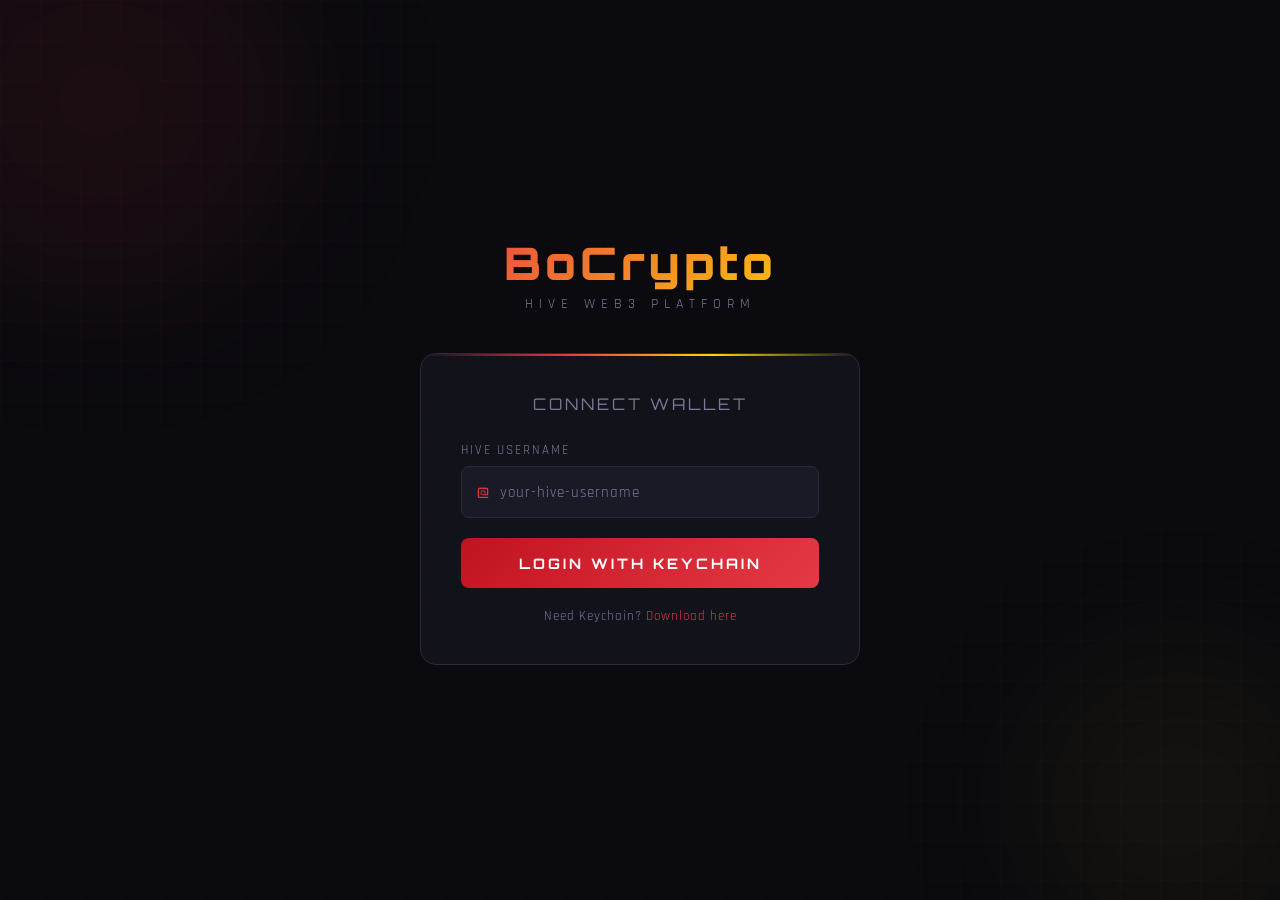
==== index.html @ 291c0d3e "BOKIPW - personal site + BoCrypto Web3 Platform" ====
<!DOCTYPE html>
<html lang="en">
<head>
<meta charset="UTF-8">
<meta name="viewport" content="width=device-width, initial-scale=1.0">
<title>BoCrypto — Hive Login</title>
<link href="https://fonts.googleapis.com/css2?family=Orbitron:wght@400;700;900&family=Rajdhani:wght@300;400;600&display=swap" rel="stylesheet">
<style>
  * { margin: 0; padding: 0; box-sizing: border-box; }
  :root {
    --red: #e63946; --red-dark: #c1121f; --gold: #ffd60a;
    --bg: #0a0a0f; --surface: #12121a; --surface2: #1a1a26;
    --border: #2a2a3a; --text: #e8e8f0; --text-dim: #7a7a9a;
  }
  body { font-family:'Rajdhani',sans-serif; background:var(--bg); color:var(--text); min-height:100vh; display:flex; align-items:center; justify-content:center; overflow:hidden; position:relative; }
  body::before { content:''; position:fixed; inset:0; background-image:linear-gradient(rgba(230,57,70,0.03) 1px,transparent 1px),linear-gradient(90deg,rgba(230,57,70,0.03) 1px,transparent 1px); background-size:40px 40px; animation:gridMove 20s linear infinite; }
  @keyframes gridMove { 0%{transform:translateY(0)} 100%{transform:translateY(40px)} }
  .orb { position:fixed; border-radius:50%; filter:blur(80px); pointer-events:none; }
  .orb-1 { width:400px; height:400px; background:rgba(230,57,70,0.08); top:-100px; left:-100px; animation:float1 8s ease-in-out infinite; }
  .orb-2 { width:300px; height:300px; background:rgba(255,214,10,0.05); bottom:-50px; right:-50px; animation:float2 10s ease-in-out infinite; }
  @keyframes float1 { 0%,100%{transform:translate(0,0)} 50%{transform:translate(30px,30px)} }
  @keyframes float2 { 0%,100%{transform:translate(0,0)} 50%{transform:translate(-20px,-20px)} }
  .container { position:relative; z-index:10; width:100%; max-width:480px; padding:20px; }
  .logo { text-align:center; margin-bottom:40px; animation:fadeDown 0.6s ease both; }
  .logo-text { font-family:'Orbitron',monospace; font-size:2.8rem; font-weight:900; letter-spacing:4px; background:linear-gradient(135deg,var(--red) 0%,var(--gold) 100%); -webkit-background-clip:text; -webkit-text-fill-color:transparent; background-clip:text; }
  .logo-sub { font-size:0.85rem; letter-spacing:6px; color:var(--text-dim); text-transform:uppercase; margin-top:4px; }
  .card { background:var(--surface); border:1px solid var(--border); border-radius:16px; padding:40px; position:relative; overflow:hidden; animation:fadeUp 0.6s ease 0.2s both; }
  .card::before { content:''; position:absolute; top:0; left:0; right:0; height:2px; background:linear-gradient(90deg,transparent,var(--red),var(--gold),transparent); }
  .card-title { font-family:'Orbitron',monospace; font-size:1rem; letter-spacing:3px; color:var(--text-dim); text-transform:uppercase; margin-bottom:28px; text-align:center; }
  .input-group { margin-bottom:20px; }
  .input-label { display:block; font-size:0.8rem; letter-spacing:2px; color:var(--text-dim); text-transform:uppercase; margin-bottom:8px; }
  .input-wrap { position:relative; }
  .input-wrap::before { content:'@'; position:absolute; left:16px; top:50%; transform:translateY(-50%); color:var(--red); font-family:'Orbitron',monospace; font-size:0.9rem; }
  input { width:100%; background:var(--surface2); border:1px solid var(--border); border-radius:8px; padding:14px 16px 14px 38px; color:var(--text); font-family:'Rajdhani',sans-serif; font-size:1.1rem; letter-spacing:1px; transition:border-color 0.2s,box-shadow 0.2s; outline:none; }
  input:focus { border-color:var(--red); box-shadow:0 0 0 3px rgba(230,57,70,0.1); }
  input::placeholder { color:var(--text-dim); font-size:0.95rem; }
  .btn { width:100%; padding:16px; background:linear-gradient(135deg,var(--red-dark),var(--red)); border:none; border-radius:8px; color:white; font-family:'Orbitron',monospace; font-size:0.9rem; font-weight:700; letter-spacing:3px; text-transform:uppercase; cursor:pointer; transition:all 0.2s; position:relative; overflow:hidden; }
  .btn::before { content:''; position:absolute; top:0; left:-100%; width:100%; height:100%; background:linear-gradient(90deg,transparent,rgba(255,255,255,0.1),transparent); transition:left 0.4s; }
  .btn:hover::before { left:100%; }
  .btn:hover { transform:translateY(-1px); box-shadow:0 8px 25px rgba(230,57,70,0.4); }
  .btn:active { transform:translateY(0); }
  .btn:disabled { opacity:0.5; cursor:not-allowed; transform:none; }
  .status { margin-top:16px; padding:12px 16px; border-radius:8px; font-size:0.9rem; letter-spacing:1px; display:none; animation:fadeIn 0.3s ease; }
  .status.error { display:block; background:rgba(230,57,70,0.1); border:1px solid rgba(230,57,70,0.3); color:#ff6b78; }
  .status.info { display:block; background:rgba(255,214,10,0.08); border:1px solid rgba(255,214,10,0.2); color:var(--gold); }
  .keychain-note { text-align:center; margin-top:20px; font-size:0.8rem; color:var(--text-dim); letter-spacing:1px; }
  .keychain-note a { color:var(--red); text-decoration:none; }
  #dashboard { display:none; animation:fadeUp 0.5s ease both; }
  .user-header { display:flex; align-items:center; gap:16px; margin-bottom:28px; padding-bottom:20px; border-bottom:1px solid var(--border); }
  .avatar { width:52px; height:52px; border-radius:50%; background:linear-gradient(135deg,var(--red),var(--gold)); display:flex; align-items:center; justify-content:center; font-family:'Orbitron',monospace; font-size:1.2rem; font-weight:900; color:white; flex-shrink:0; }
  .user-info h2 { font-family:'Orbitron',monospace; font-size:1rem; color:var(--text); }
  .user-info p { font-size:0.8rem; color:var(--text-dim); letter-spacing:1px; margin-top:2px; }
  .logout-btn { margin-left:auto; background:none; border:1px solid var(--border); color:var(--text-dim); padding:6px 14px; border-radius:6px; font-family:'Rajdhani',sans-serif; font-size:0.85rem; letter-spacing:1px; cursor:pointer; transition:all 0.2s; }
  .logout-btn:hover { border-color:var(--red); color:var(--red); }
  .balances-title { font-family:'Orbitron',monospace; font-size:0.75rem; letter-spacing:3px; color:var(--text-dim); text-transform:uppercase; margin-bottom:16px; }
  .balances-grid { display:grid; grid-template-columns:1fr 1fr; gap:12px; }
  .balance-card { background:var(--surface2); border:1px solid var(--border); border-radius:10px; padding:16px; transition:border-color 0.2s,transform 0.2s; position:relative; overflow:hidden; }
  .balance-card:hover { border-color:var(--red); transform:translateY(-2px); }
  .balance-card::after { content:''; position:absolute; bottom:0; left:0; right:0; height:2px; opacity:0; transition:opacity 0.2s; }
  .balance-card:hover::after { opacity:1; }
  .balance-card.hive::after { background:linear-gradient(90deg,#e63946,#ff6b78); }
  .balance-card.hbd::after { background:linear-gradient(90deg,#ffd60a,#ffb700); }
  .balance-card.token::after { background:linear-gradient(90deg,#4cc9f0,#4361ee); }
  .token-symbol { font-family:'Orbitron',monospace; font-size:0.7rem; letter-spacing:2px; color:var(--text-dim); margin-bottom:8px; }
  .token-amount { font-family:'Orbitron',monospace; font-size:1.3rem; font-weight:700; color:var(--text); }
  .token-amount.loading { color:var(--text-dim); font-size:0.9rem; animation:pulse 1.5s ease-in-out infinite; }
  @keyframes pulse { 0%,100%{opacity:1} 50%{opacity:0.4} }
  @keyframes fadeDown { from{opacity:0;transform:translateY(-20px)} to{opacity:1;transform:translateY(0)} }
  @keyframes fadeUp { from{opacity:0;transform:translateY(20px)} to{opacity:1;transform:translateY(0)} }
  @keyframes fadeIn { from{opacity:0} to{opacity:1} }
  .shop-link { display:block; margin-top:20px; padding:16px; background:linear-gradient(135deg,#c1121f,#e63946); border-radius:8px; color:white; font-family:'Orbitron',monospace; font-size:0.85rem; font-weight:700; letter-spacing:3px; text-transform:uppercase; text-align:center; text-decoration:none; transition:all 0.2s; }
  .shop-link:hover { transform:translateY(-1px); box-shadow:0 8px 25px rgba(230,57,70,0.4); }
</style>
</head>
<body>
<div class="orb orb-1"></div>
<div class="orb orb-2"></div>
<div class="container">
  <div class="logo">
    <div class="logo-text">BoCrypto</div>
    <div class="logo-sub">Hive Web3 Platform</div>
  </div>
  <div class="card" id="loginCard">
    <div class="card-title">Connect Wallet</div>
    <div class="input-group">
      <label class="input-label" for="username">Hive Username</label>
      <div class="input-wrap">
        <input type="text" id="username" placeholder="your-hive-username" autocomplete="off" />
      </div>
    </div>
    <button class="btn" id="loginBtn" onclick="loginWithKeychain()">Login with Keychain</button>
    <div class="status" id="statusMsg"></div>
    <div class="keychain-note">Need Keychain? <a href="https://hive-keychain.com" target="_blank">Download here</a></div>
  </div>
  <div class="card" id="dashboard">
    <div class="user-header">
      <div class="avatar" id="avatarEl">?</div>
      <div class="user-info">
        <h2 id="displayName">Loading...</h2>
        <p>HIVE ACCOUNT</p>
      </div>
      <button class="logout-btn" onclick="logout()">Logout</button>
    </div>
    <div class="balances-title">Token Balances</div>
    <div class="balances-grid">
      <div class="balance-card hive"><div class="token-symbol">HIVE</div><div class="token-amount loading" id="bal-HIVE">Loading...</div></div>
      <div class="balance-card hbd"><div class="token-symbol">HBD</div><div class="token-amount loading" id="bal-HBD">Loading...</div></div>
      <div class="balance-card token"><div class="token-symbol">BPW</div><div class="token-amount loading" id="bal-BPW">Loading...</div></div>
      <div class="balance-card token"><div class="token-symbol">BOCRYPTO</div><div class="token-amount loading" id="bal-BOCRYPTO">Loading...</div></div>
      <div class="balance-card token" style="grid-column:span 2"><div class="token-symbol">BCM</div><div class="token-amount loading" id="bal-BCM">Loading...</div></div>
    </div>
    <a href="shop.html" class="shop-link">🛒 ENTER SHOP</a>
    <a href="dungeon.html" style="display:block;margin-top:12px;padding:14px;background:linear-gradient(135deg,#1a0a0a,#4a1010);border:1px solid #5a2020;border-radius:8px;color:#c43030;font-family:'Orbitron',monospace;font-size:0.8rem;font-weight:700;letter-spacing:3px;text-transform:uppercase;text-align:center;text-decoration:none;transition:all 0.2s;" onmouseover="this.style.borderColor='#e63946';this.style.color='#e63946'" onmouseout="this.style.borderColor='#5a2020';this.style.color='#c43030'">⚔ BOCRYPTO DUNGEON</a>
    <a href="leaderboard.html" style="display:block;margin-top:12px;padding:14px;background:none;border:1px solid var(--border);border-radius:8px;color:var(--text-dim);font-family:'Orbitron',monospace;font-size:0.8rem;font-weight:700;letter-spacing:3px;text-transform:uppercase;text-align:center;text-decoration:none;transition:all 0.2s;" onmouseover="this.style.borderColor='var(--red)';this.style.color='var(--red)'" onmouseout="this.style.borderColor='var(--border)';this.style.color='var(--text-dim)'">🏆 LEADERBOARD</a>
    <a href="faucet.html" style="display:block;margin-top:12px;padding:14px;background:none;border:1px solid var(--border);border-radius:8px;color:var(--text-dim);font-family:'Orbitron',monospace;font-size:0.8rem;font-weight:700;letter-spacing:3px;text-transform:uppercase;text-align:center;text-decoration:none;transition:all 0.2s;" onmouseover="this.style.borderColor='var(--red)';this.style.color='var(--red)'" onmouseout="this.style.borderColor='var(--border)';this.style.color='var(--text-dim)'">⚡ BPW FAUCET</a>
    <a href="https://bokipw.github.io/hive-galaxy/" target="_blank" rel="noopener" style="display:block;margin-top:12px;padding:14px;background:linear-gradient(135deg,#0a1030,#1a2a6a);border:1px solid #3a5ad0;border-radius:8px;color:#6aa0ff;font-family:'Orbitron',monospace;font-size:0.8rem;font-weight:700;letter-spacing:3px;text-transform:uppercase;text-align:center;text-decoration:none;transition:all 0.2s;" onmouseover="this.style.borderColor='#8ab8ff';this.style.color='#8ab8ff'" onmouseout="this.style.borderColor='#3a5ad0';this.style.color='#6aa0ff'">🚀 HIVE GALAXY</a>
  </div>
</div>
<script>
  let currentUser = null;

  window.addEventListener('load', function() {
    const saved = sessionStorage.getItem('bocrypto_user');
    if (saved) { currentUser = saved; showDashboard(saved); }
  });

  function showStatus(msg, type) { const el=document.getElementById('statusMsg'); el.textContent=msg; el.className='status '+type; }
  function hideStatus() { document.getElementById('statusMsg').className='status'; }

  async function loginWithKeychain() {
    const username = document.getElementById('username').value.trim().toLowerCase();
    if (!username) { showStatus('Please enter your Hive username.','error'); return; }
    if (typeof window.hive_keychain==='undefined') { showStatus('Hive Keychain not detected. Please install the browser extension.','error'); return; }
    const btn = document.getElementById('loginBtn');
    btn.disabled=true; btn.textContent='Connecting...';
    showStatus('Waiting for Keychain confirmation...','info');
    window.hive_keychain.requestSignBuffer(username,`BoCrypto Login - ${Date.now()}`,'Posting',function(response){
      btn.disabled=false; btn.textContent='Login with Keychain';
      if (response.success) {
        currentUser=username;
        sessionStorage.setItem('bocrypto_user',username);
        hideStatus();
        showDashboard(username);
      } else {
        showStatus(response.message||'Login cancelled or failed.','error');
      }
    });
  }

  function showDashboard(username) {
    document.getElementById('loginCard').style.display='none';
    document.getElementById('dashboard').style.display='block';
    document.getElementById('avatarEl').textContent=username[0].toUpperCase();
    document.getElementById('displayName').textContent='@'+username;
    loadHiveBalances(username);
    loadHiveEngineBalances(username);
  }

  async function loadHiveBalances(username) {
    try {
      const res=await fetch('https://api.hive.blog',{method:'POST',headers:{'Content-Type':'application/json'},body:JSON.stringify({jsonrpc:'2.0',method:'condenser_api.get_accounts',params:[[username]],id:1})});
      const data=await res.json(); const account=data.result[0];
      if(account){
        document.getElementById('bal-HIVE').textContent=parseFloat(account.balance).toFixed(3); document.getElementById('bal-HIVE').className='token-amount';
        document.getElementById('bal-HBD').textContent=parseFloat(account.hbd_balance).toFixed(3); document.getElementById('bal-HBD').className='token-amount';
      }
    } catch(e){document.getElementById('bal-HIVE').textContent='Error';document.getElementById('bal-HBD').textContent='Error';}
  }

  async function loadHiveEngineBalances(username) {
    const tokens=['BPW','BOCRYPTO','BCM'];
    try {
      const res=await fetch('https://api.hive-engine.com/rpc/contracts',{method:'POST',headers:{'Content-Type':'application/json'},body:JSON.stringify({jsonrpc:'2.0',method:'find',params:{contract:'tokens',table:'balances',query:{account:username,symbol:{'$in':tokens}},limit:10,offset:0},id:1})});
      const data=await res.json();
      tokens.forEach(t=>{document.getElementById('bal-'+t).textContent='0.000';document.getElementById('bal-'+t).className='token-amount';});
      (data.result||[]).forEach(b=>{const el=document.getElementById('bal-'+b.symbol);if(el){el.textContent=parseFloat(b.balance).toFixed(3);el.className='token-amount';}});
    } catch(e){tokens.forEach(t=>{const el=document.getElementById('bal-'+t);if(el)el.textContent='Error';});}
  }

  function logout() {
    currentUser=null;
    sessionStorage.removeItem('bocrypto_user');
    document.getElementById('dashboard').style.display='none';
    document.getElementById('loginCard').style.display='block';
    document.getElementById('username').value='';
    hideStatus();
  }

  document.getElementById('username').addEventListener('keydown',function(e){if(e.key==='Enter')loginWithKeychain();});
</script>
</body>
</html>
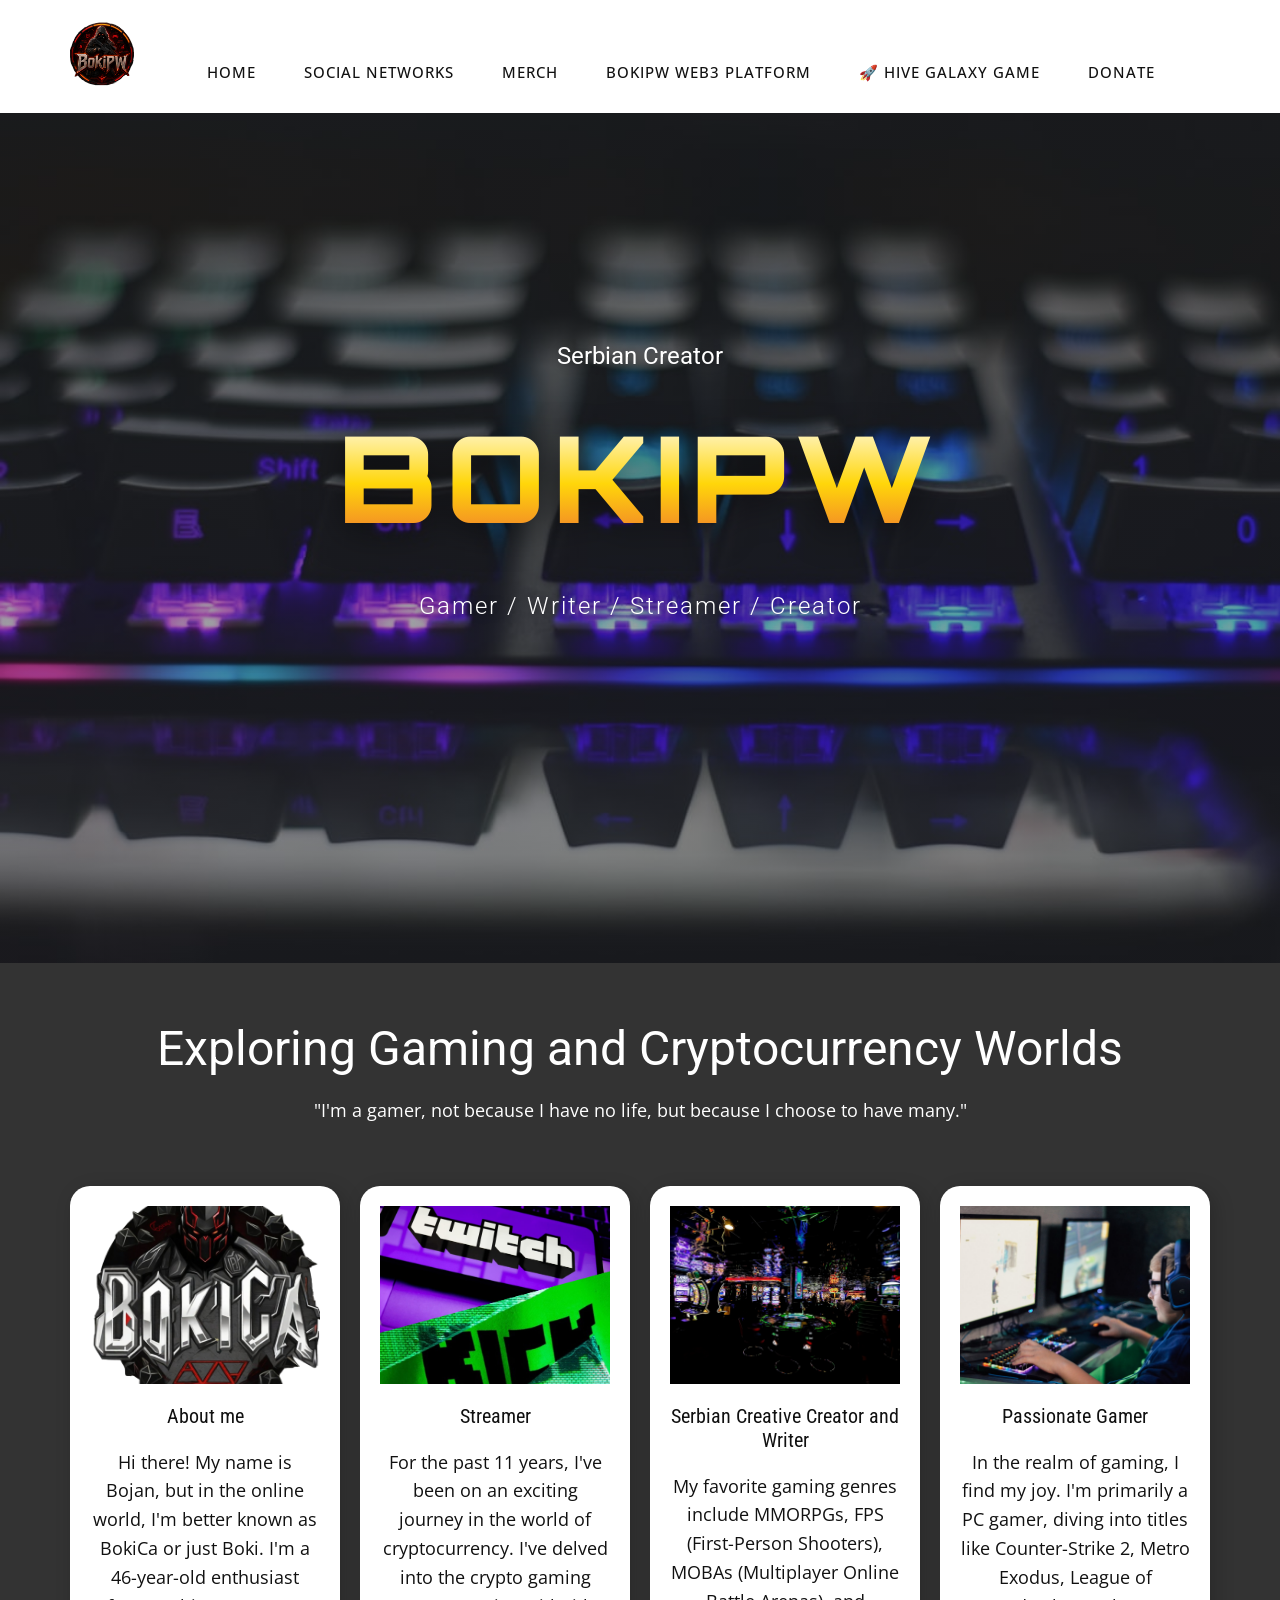
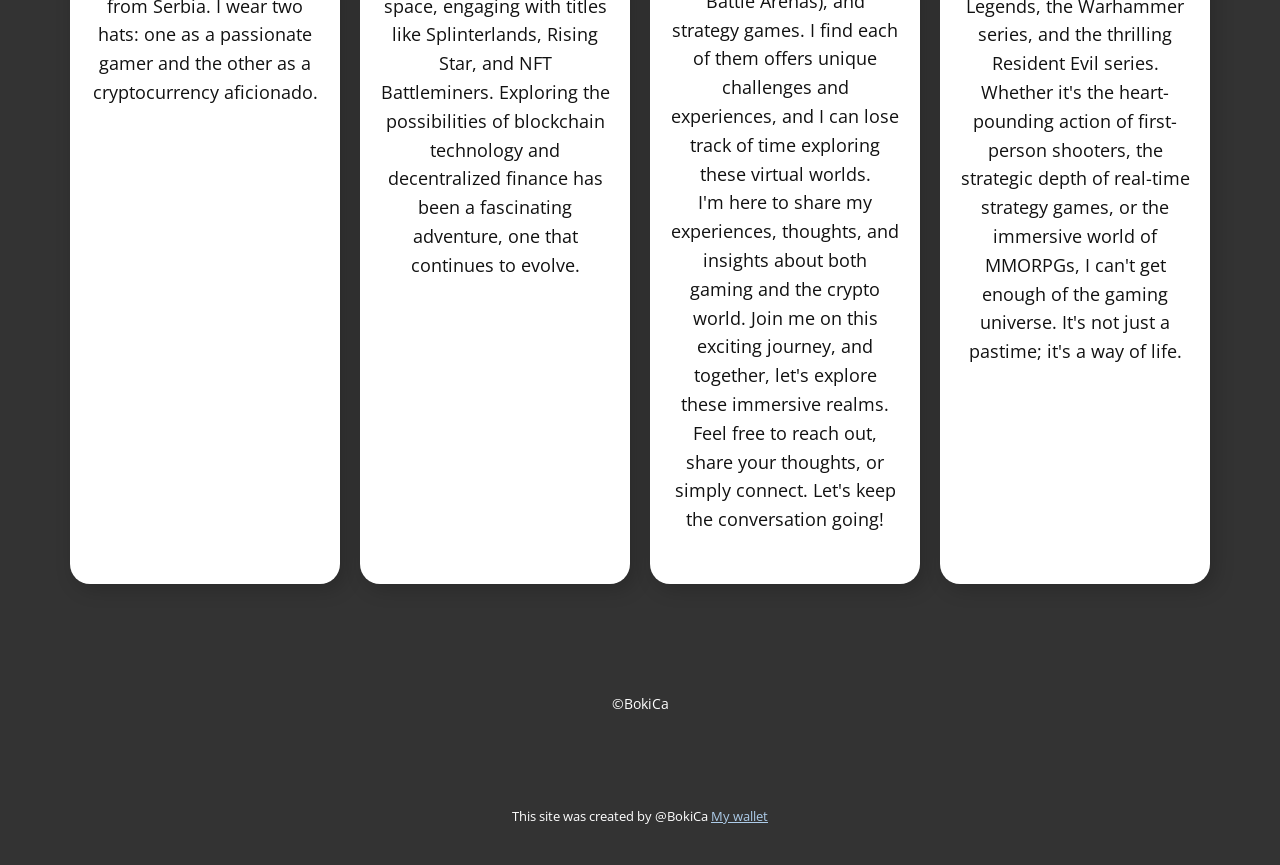
==== commit a7f505d2: "BOKIPW personal site as root, BoCrypto platform under /bocrypto" ====
--- a/index.html
+++ b/index.html
@@ -1,192 +1,156 @@
 <!DOCTYPE html>
-<html lang="en">
-<head>
-<meta charset="UTF-8">
-<meta name="viewport" content="width=device-width, initial-scale=1.0">
-<title>BoCrypto — Hive Login</title>
-<link href="https://fonts.googleapis.com/css2?family=Orbitron:wght@400;700;900&family=Rajdhani:wght@300;400;600&display=swap" rel="stylesheet">
-<style>
-  * { margin: 0; padding: 0; box-sizing: border-box; }
-  :root {
-    --red: #e63946; --red-dark: #c1121f; --gold: #ffd60a;
-    --bg: #0a0a0f; --surface: #12121a; --surface2: #1a1a26;
-    --border: #2a2a3a; --text: #e8e8f0; --text-dim: #7a7a9a;
-  }
-  body { font-family:'Rajdhani',sans-serif; background:var(--bg); color:var(--text); min-height:100vh; display:flex; align-items:center; justify-content:center; overflow:hidden; position:relative; }
-  body::before { content:''; position:fixed; inset:0; background-image:linear-gradient(rgba(230,57,70,0.03) 1px,transparent 1px),linear-gradient(90deg,rgba(230,57,70,0.03) 1px,transparent 1px); background-size:40px 40px; animation:gridMove 20s linear infinite; }
-  @keyframes gridMove { 0%{transform:translateY(0)} 100%{transform:translateY(40px)} }
-  .orb { position:fixed; border-radius:50%; filter:blur(80px); pointer-events:none; }
-  .orb-1 { width:400px; height:400px; background:rgba(230,57,70,0.08); top:-100px; left:-100px; animation:float1 8s ease-in-out infinite; }
-  .orb-2 { width:300px; height:300px; background:rgba(255,214,10,0.05); bottom:-50px; right:-50px; animation:float2 10s ease-in-out infinite; }
-  @keyframes float1 { 0%,100%{transform:translate(0,0)} 50%{transform:translate(30px,30px)} }
-  @keyframes float2 { 0%,100%{transform:translate(0,0)} 50%{transform:translate(-20px,-20px)} }
-  .container { position:relative; z-index:10; width:100%; max-width:480px; padding:20px; }
-  .logo { text-align:center; margin-bottom:40px; animation:fadeDown 0.6s ease both; }
-  .logo-text { font-family:'Orbitron',monospace; font-size:2.8rem; font-weight:900; letter-spacing:4px; background:linear-gradient(135deg,var(--red) 0%,var(--gold) 100%); -webkit-background-clip:text; -webkit-text-fill-color:transparent; background-clip:text; }
-  .logo-sub { font-size:0.85rem; letter-spacing:6px; color:var(--text-dim); text-transform:uppercase; margin-top:4px; }
-  .card { background:var(--surface); border:1px solid var(--border); border-radius:16px; padding:40px; position:relative; overflow:hidden; animation:fadeUp 0.6s ease 0.2s both; }
-  .card::before { content:''; position:absolute; top:0; left:0; right:0; height:2px; background:linear-gradient(90deg,transparent,var(--red),var(--gold),transparent); }
-  .card-title { font-family:'Orbitron',monospace; font-size:1rem; letter-spacing:3px; color:var(--text-dim); text-transform:uppercase; margin-bottom:28px; text-align:center; }
-  .input-group { margin-bottom:20px; }
-  .input-label { display:block; font-size:0.8rem; letter-spacing:2px; color:var(--text-dim); text-transform:uppercase; margin-bottom:8px; }
-  .input-wrap { position:relative; }
-  .input-wrap::before { content:'@'; position:absolute; left:16px; top:50%; transform:translateY(-50%); color:var(--red); font-family:'Orbitron',monospace; font-size:0.9rem; }
-  input { width:100%; background:var(--surface2); border:1px solid var(--border); border-radius:8px; padding:14px 16px 14px 38px; color:var(--text); font-family:'Rajdhani',sans-serif; font-size:1.1rem; letter-spacing:1px; transition:border-color 0.2s,box-shadow 0.2s; outline:none; }
-  input:focus { border-color:var(--red); box-shadow:0 0 0 3px rgba(230,57,70,0.1); }
-  input::placeholder { color:var(--text-dim); font-size:0.95rem; }
-  .btn { width:100%; padding:16px; background:linear-gradient(135deg,var(--red-dark),var(--red)); border:none; border-radius:8px; color:white; font-family:'Orbitron',monospace; font-size:0.9rem; font-weight:700; letter-spacing:3px; text-transform:uppercase; cursor:pointer; transition:all 0.2s; position:relative; overflow:hidden; }
-  .btn::before { content:''; position:absolute; top:0; left:-100%; width:100%; height:100%; background:linear-gradient(90deg,transparent,rgba(255,255,255,0.1),transparent); transition:left 0.4s; }
-  .btn:hover::before { left:100%; }
-  .btn:hover { transform:translateY(-1px); box-shadow:0 8px 25px rgba(230,57,70,0.4); }
-  .btn:active { transform:translateY(0); }
-  .btn:disabled { opacity:0.5; cursor:not-allowed; transform:none; }
-  .status { margin-top:16px; padding:12px 16px; border-radius:8px; font-size:0.9rem; letter-spacing:1px; display:none; animation:fadeIn 0.3s ease; }
-  .status.error { display:block; background:rgba(230,57,70,0.1); border:1px solid rgba(230,57,70,0.3); color:#ff6b78; }
-  .status.info { display:block; background:rgba(255,214,10,0.08); border:1px solid rgba(255,214,10,0.2); color:var(--gold); }
-  .keychain-note { text-align:center; margin-top:20px; font-size:0.8rem; color:var(--text-dim); letter-spacing:1px; }
-  .keychain-note a { color:var(--red); text-decoration:none; }
-  #dashboard { display:none; animation:fadeUp 0.5s ease both; }
-  .user-header { display:flex; align-items:center; gap:16px; margin-bottom:28px; padding-bottom:20px; border-bottom:1px solid var(--border); }
-  .avatar { width:52px; height:52px; border-radius:50%; background:linear-gradient(135deg,var(--red),var(--gold)); display:flex; align-items:center; justify-content:center; font-family:'Orbitron',monospace; font-size:1.2rem; font-weight:900; color:white; flex-shrink:0; }
-  .user-info h2 { font-family:'Orbitron',monospace; font-size:1rem; color:var(--text); }
-  .user-info p { font-size:0.8rem; color:var(--text-dim); letter-spacing:1px; margin-top:2px; }
-  .logout-btn { margin-left:auto; background:none; border:1px solid var(--border); color:var(--text-dim); padding:6px 14px; border-radius:6px; font-family:'Rajdhani',sans-serif; font-size:0.85rem; letter-spacing:1px; cursor:pointer; transition:all 0.2s; }
-  .logout-btn:hover { border-color:var(--red); color:var(--red); }
-  .balances-title { font-family:'Orbitron',monospace; font-size:0.75rem; letter-spacing:3px; color:var(--text-dim); text-transform:uppercase; margin-bottom:16px; }
-  .balances-grid { display:grid; grid-template-columns:1fr 1fr; gap:12px; }
-  .balance-card { background:var(--surface2); border:1px solid var(--border); border-radius:10px; padding:16px; transition:border-color 0.2s,transform 0.2s; position:relative; overflow:hidden; }
-  .balance-card:hover { border-color:var(--red); transform:translateY(-2px); }
-  .balance-card::after { content:''; position:absolute; bottom:0; left:0; right:0; height:2px; opacity:0; transition:opacity 0.2s; }
-  .balance-card:hover::after { opacity:1; }
-  .balance-card.hive::after { background:linear-gradient(90deg,#e63946,#ff6b78); }
-  .balance-card.hbd::after { background:linear-gradient(90deg,#ffd60a,#ffb700); }
-  .balance-card.token::after { background:linear-gradient(90deg,#4cc9f0,#4361ee); }
-  .token-symbol { font-family:'Orbitron',monospace; font-size:0.7rem; letter-spacing:2px; color:var(--text-dim); margin-bottom:8px; }
-  .token-amount { font-family:'Orbitron',monospace; font-size:1.3rem; font-weight:700; color:var(--text); }
-  .token-amount.loading { color:var(--text-dim); font-size:0.9rem; animation:pulse 1.5s ease-in-out infinite; }
-  @keyframes pulse { 0%,100%{opacity:1} 50%{opacity:0.4} }
-  @keyframes fadeDown { from{opacity:0;transform:translateY(-20px)} to{opacity:1;transform:translateY(0)} }
-  @keyframes fadeUp { from{opacity:0;transform:translateY(20px)} to{opacity:1;transform:translateY(0)} }
-  @keyframes fadeIn { from{opacity:0} to{opacity:1} }
-  .shop-link { display:block; margin-top:20px; padding:16px; background:linear-gradient(135deg,#c1121f,#e63946); border-radius:8px; color:white; font-family:'Orbitron',monospace; font-size:0.85rem; font-weight:700; letter-spacing:3px; text-transform:uppercase; text-align:center; text-decoration:none; transition:all 0.2s; }
-  .shop-link:hover { transform:translateY(-1px); box-shadow:0 8px 25px rgba(230,57,70,0.4); }
-</style>
-</head>
-<body>
-<div class="orb orb-1"></div>
-<div class="orb orb-2"></div>
-<div class="container">
-  <div class="logo">
-    <div class="logo-text">BoCrypto</div>
-    <div class="logo-sub">Hive Web3 Platform</div>
-  </div>
-  <div class="card" id="loginCard">
-    <div class="card-title">Connect Wallet</div>
-    <div class="input-group">
-      <label class="input-label" for="username">Hive Username</label>
-      <div class="input-wrap">
-        <input type="text" id="username" placeholder="your-hive-username" autocomplete="off" />
+<html style="font-size: 16px;" lang="en"><head>
+    <meta name="viewport" content="width=device-width, initial-scale=1.0">
+    <meta charset="utf-8">
+    <meta name="keywords" content="Passionate Gamer, Crypto Aficionado, Exploring Gaming and Cryptocurrency Worlds, Gaming Enthusiast, Diving into Thrilling Gaming Titles, Joy in PC Gaming and Crypto Space, Blockchain Gaming, Streamer Life, Embracing Gaming Universe and Blockchain, Serbian Enthusiast in Gaming and Crypto, Crypto Aficionado">
+    <meta name="description" content="BOKIPW — Bojan, gamer and crypto enthusiast from Serbia. Catch live streams, gaming content, crypto games like Splinterlands and Rising Star, and more.">
+    <title>BOKIPW | Home — Gaming &amp; Crypto Streamer</title>
+    <link rel="stylesheet" href="nicepage.css" media="screen">
+<link rel="stylesheet" href="index.css" media="screen">
+    <script class="u-script" type="text/javascript" src="jquery.js" defer=""></script>
+    <script class="u-script" type="text/javascript" src="nicepage.js" defer=""></script>
+    <meta name="generator" content="Nicepage 6.18.1, nicepage.com">
+    <link rel="icon" type="image/png" href="images/favicon.png">
+    <link id="u-theme-google-font" rel="stylesheet" href="https://fonts.googleapis.com/css?family=Roboto:100,100i,300,300i,400,400i,500,500i,700,700i,900,900i|Open+Sans:300,300i,400,400i,500,500i,600,600i,700,700i,800,800i">
+    <link id="u-page-google-font" rel="stylesheet" href="https://fonts.googleapis.com/css?family=Lato:100,100i,300,300i,400,400i,700,700i,900,900i|Roboto:100,100i,300,300i,400,400i,500,500i,700,700i,900,900i|Roboto+Condensed:100,100i,200,200i,300,300i,400,400i,500,500i,600,600i,700,700i,800,800i,900,900i">
+    <link rel="stylesheet" href="https://fonts.googleapis.com/css2?family=Orbitron:wght@700;900&display=swap">
+    
+    
+    
+    
+    <script type="application/ld+json">{
+		"@context": "http://schema.org",
+		"@type": "Organization",
+		"name": "BOKIPW",
+		"logo": "images/logo-web.png"
+}</script>
+    <meta name="theme-color" content="#478ac9">
+    <meta property="og:title" content="BOKIPW | Home — Gaming &amp; Crypto Streamer">
+    <meta property="og:type" content="website">
+  <meta data-intl-tel-input-cdn-path="intlTelInput/"></head>
+  <body data-home-page="Home.html" data-home-page-title="Home" data-path-to-root="./" data-include-products="false" class="u-body u-xl-mode" data-lang="en"><header class="u-clearfix u-header u-header" id="sec-3eed"><div class="u-clearfix u-sheet u-valign-middle u-sheet-1">
+        <a href="#" class="u-image u-logo u-image-1" data-image-width="500" data-image-height="500">
+          <img src="images/logo-web.png" class="u-logo-image u-logo-image-1">
+        </a>
+        <nav class="u-menu u-menu-dropdown u-offcanvas u-menu-1">
+          <div class="menu-collapse" style="font-size: 1rem; letter-spacing: 0px;">
+            <a class="u-button-style u-custom-left-right-menu-spacing u-custom-padding-bottom u-custom-top-bottom-menu-spacing u-nav-link u-text-active-palette-1-base u-text-hover-palette-2-base" href="#">
+              <svg class="u-svg-link" viewBox="0 0 24 24"><use xlink:href="#menu-hamburger"></use></svg>
+              <svg class="u-svg-content" version="1.1" id="menu-hamburger" viewBox="0 0 16 16" x="0px" y="0px" xmlns:xlink="http://www.w3.org/1999/xlink" xmlns="http://www.w3.org/2000/svg"><g><rect y="1" width="16" height="2"></rect><rect y="7" width="16" height="2"></rect><rect y="13" width="16" height="2"></rect>
+</g></svg>
+            </a>
+          </div>
+          <div class="u-nav-container">
+            <ul class="u-nav u-unstyled u-nav-1"><li class="u-nav-item"><a class="u-button-style u-nav-link u-text-active-palette-1-base u-text-hover-palette-2-base" href="./" style="padding: 10px 20px;">Home</a>
+</li><li class="u-nav-item"><a class="u-button-style u-nav-link u-text-active-palette-1-base u-text-hover-palette-2-base" href="Social-Networks.html" style="padding: 10px 20px;">Social Networks</a>
+</li><li class="u-nav-item"><a class="u-button-style u-nav-link u-text-active-palette-1-base u-text-hover-palette-2-base" href="Merch.html" style="padding: 10px 20px;">Merch</a>
+</li><li class="u-nav-item"><a class="u-button-style u-nav-link u-text-active-palette-1-base u-text-hover-palette-2-base" href="bocrypto/index.html" style="padding: 10px 20px;">BOKIPW WEB3 Platform</a></li><li class="u-nav-item"><a class="u-button-style u-nav-link u-text-active-palette-1-base u-text-hover-palette-2-base" href="https://bokipw.github.io/hive-galaxy/" target="_blank" rel="noopener" style="padding: 10px 20px;">🚀 HIVE GALAXY Game</a></li><li class="u-nav-item"><a class="u-button-style u-nav-link u-text-active-palette-1-base u-text-hover-palette-2-base" href="Donate.html" style="padding: 10px 20px;">Donate</a>
+</li></ul>
+          </div>
+          <div class="u-nav-container-collapse">
+            <div class="u-black u-container-style u-inner-container-layout u-opacity u-opacity-95 u-sidenav">
+              <div class="u-inner-container-layout u-sidenav-overflow">
+                <div class="u-menu-close"></div>
+                <ul class="u-align-center u-nav u-popupmenu-items u-unstyled u-nav-2"><li class="u-nav-item"><a class="u-button-style u-nav-link" href="./">Home</a>
+</li><li class="u-nav-item"><a class="u-button-style u-nav-link" href="Social-Networks.html">Social Networks</a>
+</li><li class="u-nav-item"><a class="u-button-style u-nav-link" href="Merch.html">Merch</a>
+</li><li class="u-nav-item"><a class="u-button-style u-nav-link" href="bocrypto/index.html">BOKIPW WEB3 Platform</a></li><li class="u-nav-item"><a class="u-button-style u-nav-link" href="https://bokipw.github.io/hive-galaxy/" target="_blank" rel="noopener">🚀 HIVE GALAXY Game</a></li><li class="u-nav-item"><a class="u-button-style u-nav-link" href="Donate.html">Donate</a>
+</li></ul>
+              </div>
+            </div>
+            <div class="u-black u-menu-overlay u-opacity u-opacity-70"></div>
+          </div>
+        </nav>
+      </div></header> 
+    <section class="u-align-center u-clearfix u-container-align-center u-image u-shading u-section-1" id="carousel_790c" data-image-width="1080" data-image-height="720">
+      <div class="u-clearfix u-sheet u-sheet-1">
+        <h4 class="u-align-center u-text u-text-default u-text-1" data-animation-name="customAnimationIn" data-animation-duration="1500">Serbian Creator</h4>
+        <h1 class="u-align-center u-text u-text-default u-text-2" data-animation-name="customAnimationIn" data-animation-duration="1500" data-animation-delay="500">BOKIPW </h1>
+        <h3 class="u-align-center u-text u-text-body-alt-color u-text-3" data-animation-name="customAnimationIn" data-animation-duration="1500" data-animation-delay="500">Gamer / Writer / Streamer / Creator<span style="font-weight: 700;"></span>
+        </h3>
       </div>
-    </div>
-    <button class="btn" id="loginBtn" onclick="loginWithKeychain()">Login with Keychain</button>
-    <div class="status" id="statusMsg"></div>
-    <div class="keychain-note">Need Keychain? <a href="https://hive-keychain.com" target="_blank">Download here</a></div>
-  </div>
-  <div class="card" id="dashboard">
-    <div class="user-header">
-      <div class="avatar" id="avatarEl">?</div>
-      <div class="user-info">
-        <h2 id="displayName">Loading...</h2>
-        <p>HIVE ACCOUNT</p>
+    </section>
+    <section class="u-align-center u-clearfix u-container-align-center u-grey-80 u-section-2" id="carousel_fe1c">
+      
+      
+      
+      
+      
+      
+      
+      
+      
+      
+      
+      
+      
+      
+      
+      
+      
+      
+      
+      
+      
+      
+      
+      
+      
+      
+      
+      <div class="u-clearfix u-sheet u-valign-middle u-sheet-1">
+        <h2 class="u-align-center u-text u-text-default u-text-1">Exploring Gaming and Cryptocurrency Worlds</h2>
+        <p class="u-align-center u-text u-text-2">"I'm a gamer, not because I have no life, but because I choose to have many." </p>
+        <div class="u-expanded-width u-list u-list-1">
+          <div class="u-repeater u-repeater-1">
+            <div class="u-align-center u-container-align-center u-container-style u-list-item u-radius-20 u-repeater-item u-shape-round u-white u-list-item-1">
+              <div class="u-container-layout u-similar-container u-container-layout-1">
+                <img class="u-expanded-width u-image u-image-default u-image-1" src="images/374207641_10229743266668938_2409367158348634727_n-removebg-preview.png" alt="" data-image-width="500" data-image-height="500">
+                <h4 class="u-custom-font u-font-roboto-condensed u-hover-feature u-text u-text-3">About me<br>
+                </h4>
+                <p class="u-hover-feature u-text u-text-4">Hi there! ​My name is Bojan, but in the online world, I'm better known as BokiCa or just Boki. I'm a 46-year-old enthusiast from Serbia. I wear two hats: one as a passionate gamer and the other as a cryptocurrency aficionado.</p>
+              </div>
+            </div>
+            <div class="u-align-center u-container-align-center u-container-style u-list-item u-radius-20 u-repeater-item u-shape-round u-video-cover u-white u-list-item-2">
+              <div class="u-container-layout u-similar-container u-container-layout-2">
+                <img class="u-expanded-width u-image u-image-default u-image-2" src="images/twitch-kick-crop.png" alt="" data-image-width="1200" data-image-height="1200">
+                <h4 class="u-custom-font u-font-roboto-condensed u-hover-feature u-text u-text-5">Streamer </h4>
+                <p class="u-hover-feature u-text u-text-6">For the past 11 years, I've been on an exciting journey in the world of cryptocurrency. I've delved into the crypto gaming space, engaging with titles like Splinterlands, Rising Star, and NFT Battleminers. Exploring the possibilities of blockchain technology and decentralized finance has been a fascinating adventure, one that continues to evolve. </p>
+              </div>
+            </div>
+            <div class="u-align-center u-container-align-center u-container-style u-list-item u-radius-20 u-repeater-item u-shape-round u-video-cover u-white u-list-item-3">
+              <div class="u-container-layout u-similar-container u-container-layout-3">
+                <img class="u-expanded-width u-image u-image-default u-image-3" src="images/photo-1543068658-74cb66994079.jpeg" alt="" data-image-width="425" data-image-height="283">
+                <h4 class="u-custom-font u-font-roboto-condensed u-hover-feature u-text u-text-7">Serbian Creative Creator and Writer<br>
+                </h4>
+                <p class="u-hover-feature u-text u-text-8"> My favorite gaming genres include MMORPGs, FPS (First-Person Shooters), MOBAs (Multiplayer Online Battle Arenas), and strategy games. I find each of them offers unique challenges and experiences, and I can lose track of time exploring these virtual worlds.<br>I'm here to share my experiences, thoughts, and insights about both gaming and the crypto world. Join me on this exciting journey, and together, let's explore these immersive realms.<br>Feel free to reach out, share your thoughts, or simply connect. Let's keep the conversation going! 
+                </p>
+              </div>
+            </div>
+            <div class="u-align-center u-container-align-center u-container-style u-list-item u-radius-20 u-repeater-item u-shape-round u-video-cover u-white u-list-item-4">
+              <div class="u-container-layout u-similar-container u-container-layout-4">
+                <img class="u-expanded-width u-image u-image-default u-image-4" src="images/photo-1548686304-89d188a80029.jpeg" alt="" data-image-width="1080" data-image-height="720">
+                <h4 class="u-custom-font u-font-roboto-condensed u-hover-feature u-text u-text-9">Passionate Gamer</h4>
+                <p class="u-hover-feature u-text u-text-10"> In the realm of gaming, I find my joy. I'm primarily a PC gamer, diving into titles like Counter-Strike 2, Metro Exodus, League of Legends, the Warhammer series, and the thrilling Resident Evil series. Whether it's the heart-pounding action of first-person shooters, the strategic depth of real-time strategy games, or the immersive world of MMORPGs, I can't get enough of the gaming universe. It's not just a pastime; it's a way of life. </p>
+              </div>
+            </div>
+          </div>
+        </div>
       </div>
-      <button class="logout-btn" onclick="logout()">Logout</button>
-    </div>
-    <div class="balances-title">Token Balances</div>
-    <div class="balances-grid">
-      <div class="balance-card hive"><div class="token-symbol">HIVE</div><div class="token-amount loading" id="bal-HIVE">Loading...</div></div>
-      <div class="balance-card hbd"><div class="token-symbol">HBD</div><div class="token-amount loading" id="bal-HBD">Loading...</div></div>
-      <div class="balance-card token"><div class="token-symbol">BPW</div><div class="token-amount loading" id="bal-BPW">Loading...</div></div>
-      <div class="balance-card token"><div class="token-symbol">BOCRYPTO</div><div class="token-amount loading" id="bal-BOCRYPTO">Loading...</div></div>
-      <div class="balance-card token" style="grid-column:span 2"><div class="token-symbol">BCM</div><div class="token-amount loading" id="bal-BCM">Loading...</div></div>
-    </div>
-    <a href="shop.html" class="shop-link">🛒 ENTER SHOP</a>
-    <a href="dungeon.html" style="display:block;margin-top:12px;padding:14px;background:linear-gradient(135deg,#1a0a0a,#4a1010);border:1px solid #5a2020;border-radius:8px;color:#c43030;font-family:'Orbitron',monospace;font-size:0.8rem;font-weight:700;letter-spacing:3px;text-transform:uppercase;text-align:center;text-decoration:none;transition:all 0.2s;" onmouseover="this.style.borderColor='#e63946';this.style.color='#e63946'" onmouseout="this.style.borderColor='#5a2020';this.style.color='#c43030'">⚔ BOCRYPTO DUNGEON</a>
-    <a href="leaderboard.html" style="display:block;margin-top:12px;padding:14px;background:none;border:1px solid var(--border);border-radius:8px;color:var(--text-dim);font-family:'Orbitron',monospace;font-size:0.8rem;font-weight:700;letter-spacing:3px;text-transform:uppercase;text-align:center;text-decoration:none;transition:all 0.2s;" onmouseover="this.style.borderColor='var(--red)';this.style.color='var(--red)'" onmouseout="this.style.borderColor='var(--border)';this.style.color='var(--text-dim)'">🏆 LEADERBOARD</a>
-    <a href="faucet.html" style="display:block;margin-top:12px;padding:14px;background:none;border:1px solid var(--border);border-radius:8px;color:var(--text-dim);font-family:'Orbitron',monospace;font-size:0.8rem;font-weight:700;letter-spacing:3px;text-transform:uppercase;text-align:center;text-decoration:none;transition:all 0.2s;" onmouseover="this.style.borderColor='var(--red)';this.style.color='var(--red)'" onmouseout="this.style.borderColor='var(--border)';this.style.color='var(--text-dim)'">⚡ BPW FAUCET</a>
-    <a href="https://bokipw.github.io/hive-galaxy/" target="_blank" rel="noopener" style="display:block;margin-top:12px;padding:14px;background:linear-gradient(135deg,#0a1030,#1a2a6a);border:1px solid #3a5ad0;border-radius:8px;color:#6aa0ff;font-family:'Orbitron',monospace;font-size:0.8rem;font-weight:700;letter-spacing:3px;text-transform:uppercase;text-align:center;text-decoration:none;transition:all 0.2s;" onmouseover="this.style.borderColor='#8ab8ff';this.style.color='#8ab8ff'" onmouseout="this.style.borderColor='#3a5ad0';this.style.color='#6aa0ff'">🚀 HIVE GALAXY</a>
-  </div>
-</div>
-<script>
-  let currentUser = null;
-
-  window.addEventListener('load', function() {
-    const saved = sessionStorage.getItem('bocrypto_user');
-    if (saved) { currentUser = saved; showDashboard(saved); }
-  });
-
-  function showStatus(msg, type) { const el=document.getElementById('statusMsg'); el.textContent=msg; el.className='status '+type; }
-  function hideStatus() { document.getElementById('statusMsg').className='status'; }
-
-  async function loginWithKeychain() {
-    const username = document.getElementById('username').value.trim().toLowerCase();
-    if (!username) { showStatus('Please enter your Hive username.','error'); return; }
-    if (typeof window.hive_keychain==='undefined') { showStatus('Hive Keychain not detected. Please install the browser extension.','error'); return; }
-    const btn = document.getElementById('loginBtn');
-    btn.disabled=true; btn.textContent='Connecting...';
-    showStatus('Waiting for Keychain confirmation...','info');
-    window.hive_keychain.requestSignBuffer(username,`BoCrypto Login - ${Date.now()}`,'Posting',function(response){
-      btn.disabled=false; btn.textContent='Login with Keychain';
-      if (response.success) {
-        currentUser=username;
-        sessionStorage.setItem('bocrypto_user',username);
-        hideStatus();
-        showDashboard(username);
-      } else {
-        showStatus(response.message||'Login cancelled or failed.','error');
-      }
-    });
-  }
-
-  function showDashboard(username) {
-    document.getElementById('loginCard').style.display='none';
-    document.getElementById('dashboard').style.display='block';
-    document.getElementById('avatarEl').textContent=username[0].toUpperCase();
-    document.getElementById('displayName').textContent='@'+username;
-    loadHiveBalances(username);
-    loadHiveEngineBalances(username);
-  }
-
-  async function loadHiveBalances(username) {
-    try {
-      const res=await fetch('https://api.hive.blog',{method:'POST',headers:{'Content-Type':'application/json'},body:JSON.stringify({jsonrpc:'2.0',method:'condenser_api.get_accounts',params:[[username]],id:1})});
-      const data=await res.json(); const account=data.result[0];
-      if(account){
-        document.getElementById('bal-HIVE').textContent=parseFloat(account.balance).toFixed(3); document.getElementById('bal-HIVE').className='token-amount';
-        document.getElementById('bal-HBD').textContent=parseFloat(account.hbd_balance).toFixed(3); document.getElementById('bal-HBD').className='token-amount';
-      }
-    } catch(e){document.getElementById('bal-HIVE').textContent='Error';document.getElementById('bal-HBD').textContent='Error';}
-  }
-
-  async function loadHiveEngineBalances(username) {
-    const tokens=['BPW','BOCRYPTO','BCM'];
-    try {
-      const res=await fetch('https://api.hive-engine.com/rpc/contracts',{method:'POST',headers:{'Content-Type':'application/json'},body:JSON.stringify({jsonrpc:'2.0',method:'find',params:{contract:'tokens',table:'balances',query:{account:username,symbol:{'$in':tokens}},limit:10,offset:0},id:1})});
-      const data=await res.json();
-      tokens.forEach(t=>{document.getElementById('bal-'+t).textContent='0.000';document.getElementById('bal-'+t).className='token-amount';});
-      (data.result||[]).forEach(b=>{const el=document.getElementById('bal-'+b.symbol);if(el){el.textContent=parseFloat(b.balance).toFixed(3);el.className='token-amount';}});
-    } catch(e){tokens.forEach(t=>{const el=document.getElementById('bal-'+t);if(el)el.textContent='Error';});}
-  }
-
-  function logout() {
-    currentUser=null;
-    sessionStorage.removeItem('bocrypto_user');
-    document.getElementById('dashboard').style.display='none';
-    document.getElementById('loginCard').style.display='block';
-    document.getElementById('username').value='';
-    hideStatus();
-  }
-
-  document.getElementById('username').addEventListener('keydown',function(e){if(e.key==='Enter')loginWithKeychain();});
-</script>
-</body>
-</html>
+    </section>
+    
+    
+    
+    <footer class="u-align-center u-clearfix u-container-align-center u-footer u-grey-80 u-footer" id="sec-1446"><div class="u-clearfix u-sheet u-sheet-1">
+        <p class="u-small-text u-text u-text-variant u-text-1">©BokiCa </p>
+      </div></footer>
+    <section class="u-backlink u-clearfix u-grey-80">
+      <p class="u-text">
+        <span>This site was created by @BokiCa </span>
+        <a class="u-link" href="https://ud.me/boki.unstoppable" target="_blank" rel="nofollow">
+          <span>my wallet</span>
+        </a>
+      </p>
+    </section>
+  
+</body></html>
--- a/nicepage.css
+++ b/nicepage.css
@@ -0,0 +1,43120 @@
+/*begin-commonstyles library*//*!
+ * froala_editor v4.0.6 (https://www.froala.com/wysiwyg-editor)
+ * License https://froala.com/wysiwyg-editor/terms/
+ * Copyright 2014-2021 Froala Labs
+ */
+
+.fr-clearfix::after {
+  clear: both;
+  display: block;
+  content: "";
+  height: 0; }
+
+.fr-hide-by-clipping {
+  position: absolute;
+  width: 1px;
+  height: 1px;
+  padding: 0;
+  margin: -1px;
+  overflow: hidden;
+  clip: rect(0, 0, 0, 0);
+  border: 0; }
+
+.fr-view img.fr-rounded, .fr-view .fr-img-caption.fr-rounded img {
+  border-radius: 10px;
+  -moz-border-radius: 10px;
+  -webkit-border-radius: 10px;
+  -moz-background-clip: padding;
+  -webkit-background-clip: padding-box;
+  background-clip: padding-box; }
+
+.fr-view img.fr-shadow, .fr-view .fr-img-caption.fr-shadow img {
+  -webkit-box-shadow: 10px 10px 5px 0px #cccccc;
+  -moz-box-shadow: 10px 10px 5px 0px #cccccc;
+  box-shadow: 10px 10px 5px 0px #cccccc; }
+
+.fr-view img.fr-bordered, .fr-view .fr-img-caption.fr-bordered img {
+  border: solid 5px #CCC; }
+
+.fr-view img.fr-bordered {
+  -webkit-box-sizing: content-box;
+  -moz-box-sizing: content-box;
+  box-sizing: content-box; }
+
+.fr-view .fr-img-caption.fr-bordered img {
+  -webkit-box-sizing: border-box;
+  -moz-box-sizing: border-box;
+  box-sizing: border-box; }
+
+.fr-view {
+  word-wrap: break-word; }
+  .fr-view span[style~="color:"] a {
+    color: inherit; }
+  .fr-view strong {
+    font-weight: 700; }
+  .fr-view table[border='0'] td:not([class]), .fr-view table[border='0'] th:not([class]), .fr-view table[border='0'] td[class=""], .fr-view table[border='0'] th[class=""] {
+    border-width: 0px; }
+  .fr-view table {
+    border: none;
+    border-collapse: collapse;
+    empty-cells: show;
+    max-width: 100%; }
+    .fr-view table td {
+      min-width: 5px; }
+    .fr-view table.fr-dashed-borders td, .fr-view table.fr-dashed-borders th {
+      border-style: dashed; }
+    .fr-view table.fr-alternate-rows tbody tr:nth-child(2n) {
+      background: whitesmoke; }
+    .fr-view table td, .fr-view table th {
+      border: 1px solid #DDD; }
+      .fr-view table td:empty, .fr-view table th:empty {
+        height: 20px; }
+      .fr-view table td.fr-highlighted, .fr-view table th.fr-highlighted {
+        border: 1px double red; }
+      .fr-view table td.fr-thick, .fr-view table th.fr-thick {
+        border-width: 2px; }
+    .fr-view table th {
+      background: #ececec; }
+  .fr-view hr {
+    clear: both;
+    user-select: none;
+    -o-user-select: none;
+    -moz-user-select: none;
+    -khtml-user-select: none;
+    -webkit-user-select: none;
+    -ms-user-select: none;
+    break-after: always;
+    page-break-after: always; }
+  .fr-view .fr-file {
+    position: relative; }
+    .fr-view .fr-file::after {
+      position: relative;
+      content: "\1F4CE";
+      font-weight: normal; }
+  .fr-view pre {
+    white-space: pre-wrap;
+    word-wrap: break-word;
+    overflow: visible; }
+/*  .fr-view[dir="rtl"] blockquote {
+    border-left: none;
+    border-right: solid 2px #5E35B1;
+    margin-right: 0;
+    padding-right: 5px;
+    padding-left: 0; }
+    .fr-view[dir="rtl"] blockquote blockquote {
+      border-color: #00BCD4; }
+      .fr-view[dir="rtl"] blockquote blockquote blockquote {
+        border-color: #43A047; }
+  .fr-view blockquote {
+    border-left: solid 2px #5E35B1;
+    margin-left: 0;
+    padding-left: 5px;
+    color: #5E35B1; }
+    .fr-view blockquote blockquote {
+      border-color: #00BCD4;
+      color: #00BCD4; }
+      .fr-view blockquote blockquote blockquote {
+        border-color: #43A047;
+        color: #43A047; } */
+  .fr-view span.fr-emoticon {
+    font-weight: normal;
+    font-family: "Apple Color Emoji","Segoe UI Emoji","NotoColorEmoji","Segoe UI Symbol","Android Emoji","EmojiSymbols";
+    display: inline;
+    line-height: 0; }
+    .fr-view span.fr-emoticon.fr-emoticon-img {
+      background-repeat: no-repeat !important;
+      font-size: inherit;
+      height: 1em;
+      width: 1em;
+      min-height: 20px;
+      min-width: 20px;
+      display: inline-block;
+      margin: -.1em .1em .1em;
+      line-height: 1;
+      vertical-align: middle; }
+  .fr-view .fr-text-gray {
+    color: #AAA !important; }
+  .fr-view .fr-text-bordered {
+    border-top: solid 1px #222;
+    border-bottom: solid 1px #222;
+    padding: 10px 0; }
+  .fr-view .fr-text-spaced {
+    letter-spacing: 1px; }
+  .fr-view .fr-text-uppercase {
+    text-transform: uppercase; }
+  .fr-view .fr-class-highlighted {
+    background-color: #ffff00; }
+  .fr-view .fr-class-code {
+    border-color: #cccccc;
+    border-radius: 2px;
+    -moz-border-radius: 2px;
+    -webkit-border-radius: 2px;
+    -moz-background-clip: padding;
+    -webkit-background-clip: padding-box;
+    background-clip: padding-box;
+    background: #f5f5f5;
+    padding: 10px;
+    font-family: "Courier New", Courier, monospace; }
+  .fr-view .fr-class-transparency {
+    opacity: 0.5; }
+  .fr-view img {
+    position: relative;
+    max-width: 100%; }
+    .fr-view img.fr-dib {
+      margin: 10px auto;
+      display: block;
+      float: none;
+      vertical-align: top; }
+      .fr-view img.fr-dib.fr-fil {
+        margin-left: 0;
+        text-align: left; }
+      .fr-view img.fr-dib.fr-fir {
+        margin-right: 0;
+        text-align: right; }
+    .fr-view img.fr-dii {
+      display: inline-block;
+      float: none;
+      vertical-align: bottom;
+      margin-left: 5px;
+      margin-right: 5px;
+      max-width: calc(100% - (2 * 5px)); }
+      .fr-view img.fr-dii.fr-fil {
+        float: left;
+        margin: 10px 15px 10px 0;
+        max-width: calc(100% - 5px); }
+      .fr-view img.fr-dii.fr-fir {
+        float: right;
+        margin: 10px 0 10px 15px;
+        max-width: calc(100% - 5px); }
+  .fr-view span.fr-img-caption {
+    position: relative;
+    max-width: 100%; }
+    .fr-view span.fr-img-caption.fr-dib {
+      margin: 5px auto;
+      display: block;
+      float: none;
+      vertical-align: top; }
+      .fr-view span.fr-img-caption.fr-dib.fr-fil {
+        margin-left: 0;
+        text-align: left; }
+      .fr-view span.fr-img-caption.fr-dib.fr-fir {
+        margin-right: 0;
+        text-align: right; }
+    .fr-view span.fr-img-caption.fr-dii {
+      display: inline-block;
+      float: none;
+      vertical-align: bottom;
+      margin-left: 5px;
+      margin-right: 5px;
+      max-width: calc(100% - (2 * 5px)); }
+      .fr-view span.fr-img-caption.fr-dii.fr-fil {
+        float: left;
+        margin: 5px 5px 5px 0;
+        max-width: calc(100% - 5px); }
+      .fr-view span.fr-img-caption.fr-dii.fr-fir {
+        float: right;
+        margin: 5px 0 5px 5px;
+        max-width: calc(100% - 5px); }
+  .fr-view .fr-video {
+    text-align: center;
+    position: relative; }
+    .fr-view .fr-video.fr-rv {
+      padding-bottom: 56.25%;
+      padding-top: 30px;
+      height: 0;
+      overflow: hidden; }
+      .fr-view .fr-video.fr-rv > iframe, .fr-view .fr-video.fr-rv object, .fr-view .fr-video.fr-rv embed {
+        position: absolute !important;
+        top: 0;
+        left: 0;
+        width: 100%;
+        height: 100%; }
+    .fr-view .fr-video > * {
+      -webkit-box-sizing: content-box;
+      -moz-box-sizing: content-box;
+      box-sizing: content-box;
+      max-width: 100%;
+      border: none; }
+    .fr-view .fr-video.fr-dvb {
+      display: block;
+      clear: both; }
+      .fr-view .fr-video.fr-dvb.fr-fvl {
+        text-align: left; }
+      .fr-view .fr-video.fr-dvb.fr-fvr {
+        text-align: right; }
+    .fr-view .fr-video.fr-dvi {
+      display: inline-block; }
+      .fr-view .fr-video.fr-dvi.fr-fvl {
+        float: left; }
+      .fr-view .fr-video.fr-dvi.fr-fvr {
+        float: right; }
+  .fr-view a.fr-strong {
+    font-weight: 700; }
+  .fr-view a.fr-green {
+    color: green; }
+  .fr-view .fr-img-caption {
+    text-align: center; }
+    .fr-view .fr-img-caption .fr-img-wrap {
+      padding: 0;
+      margin: auto;
+      text-align: center;
+      width: 100%; }
+      .fr-view .fr-img-caption .fr-img-wrap a {
+        display: block; }
+      .fr-view .fr-img-caption .fr-img-wrap img {
+        display: block;
+        margin: auto;
+        width: 100%; }
+      .fr-view .fr-img-caption .fr-img-wrap > span {
+        margin: auto;
+        display: block;
+        padding: 5px 5px 10px;
+        font-size: 14px;
+        font-weight: initial;
+        -webkit-box-sizing: border-box;
+        -moz-box-sizing: border-box;
+        box-sizing: border-box;
+        -webkit-opacity: 0.9;
+        -moz-opacity: 0.9;
+        opacity: 0.9;
+        -ms-filter: "progid:DXImageTransform.Microsoft.Alpha(Opacity=0)";
+        width: 100%;
+        text-align: center; }
+  .fr-view button.fr-rounded, .fr-view input.fr-rounded, .fr-view textarea.fr-rounded {
+    border-radius: 10px;
+    -moz-border-radius: 10px;
+    -webkit-border-radius: 10px;
+    -moz-background-clip: padding;
+    -webkit-background-clip: padding-box;
+    background-clip: padding-box; }
+  .fr-view button.fr-large, .fr-view input.fr-large, .fr-view textarea.fr-large {
+    font-size: 24px; }
+
+/**
+ * Image style.
+ */
+a.fr-view.fr-strong {
+  font-weight: 700; }
+a.fr-view.fr-green {
+  color: green; }
+
+/**
+ * Link style.
+ */
+img.fr-view {
+  position: relative;
+  max-width: 100%; }
+  img.fr-view.fr-dib {
+    margin: 5px auto;
+    display: block;
+    float: none;
+    vertical-align: top; }
+    img.fr-view.fr-dib.fr-fil {
+      margin-left: 0;
+      text-align: left; }
+    img.fr-view.fr-dib.fr-fir {
+      margin-right: 0;
+      text-align: right; }
+  img.fr-view.fr-dii {
+    display: inline-block;
+    float: none;
+    vertical-align: bottom;
+    margin-left: 5px;
+    margin-right: 5px;
+    max-width: calc(100% - (2 * 5px)); }
+    img.fr-view.fr-dii.fr-fil {
+      float: left;
+      margin: 5px 5px 5px 0;
+      max-width: calc(100% - 5px); }
+    img.fr-view.fr-dii.fr-fir {
+      float: right;
+      margin: 5px 0 5px 5px;
+      max-width: calc(100% - 5px); }
+
+span.fr-img-caption.fr-view {
+  position: relative;
+  max-width: 100%; }
+  span.fr-img-caption.fr-view.fr-dib {
+    margin: 5px auto;
+    display: block;
+    float: none;
+    vertical-align: top; }
+    span.fr-img-caption.fr-view.fr-dib.fr-fil {
+      margin-left: 0;
+      text-align: left; }
+    span.fr-img-caption.fr-view.fr-dib.fr-fir {
+      margin-right: 0;
+      text-align: right; }
+  span.fr-img-caption.fr-view.fr-dii {
+    display: inline-block;
+    float: none;
+    vertical-align: bottom;
+    margin-left: 5px;
+    margin-right: 5px;
+    max-width: calc(100% - (2 * 5px)); }
+    span.fr-img-caption.fr-view.fr-dii.fr-fil {
+      float: left;
+      margin: 5px 5px 5px 0;
+      max-width: calc(100% - 5px); }
+    span.fr-img-caption.fr-view.fr-dii.fr-fir {
+      float: right;
+      margin: 5px 0 5px 5px;
+      max-width: calc(100% - 5px); }
+/*end-commonstyles library*/@charset "UTF-8";
+.u-hidden-block {
+  visibility: hidden!important;
+}
+.u-locked-block {
+  pointer-events: none!important;
+}
+/*! normalize.css v4.1.1 | MIT License | github.com/necolas/normalize.css */
+html {
+  font-family: sans-serif;
+  -ms-text-size-adjust: 100%;
+  -webkit-text-size-adjust: 100%;
+}
+body {
+  margin: 0;
+}
+article,
+aside,
+details,
+figcaption,
+figure,
+footer,
+header,
+main,
+menu,
+nav,
+section,
+summary {
+  display: block;
+}
+audio,
+canvas,
+progress,
+video {
+  display: inline-block;
+}
+audio:not([controls]) {
+  display: none;
+  height: 0;
+}
+progress {
+  vertical-align: baseline;
+}
+template,
+[hidden] {
+  display: none;
+}
+a {
+  background-color: transparent;
+  -webkit-text-decoration-skip: objects;
+}
+a:active,
+a:hover {
+  outline-width: 0;
+}
+abbr[title] {
+  border-bottom: none;
+  text-decoration: underline;
+}
+b,
+strong {
+  font-weight: inherit;
+  font-weight: bold;
+}
+dfn {
+  font-style: italic;
+}
+h1 {
+  font-size: 2em;
+  margin: 0.67em 0;
+}
+mark {
+  background-color: #ff0;
+  color: #000;
+}
+small {
+  font-size: 80%;
+}
+sub,
+sup {
+  font-size: 75%;
+  line-height: 0;
+  position: relative;
+  vertical-align: baseline;
+}
+sub {
+  bottom: -0.25em;
+}
+sup {
+  top: -0.5em;
+}
+img {
+  border-style: none;
+}
+svg:not(:root) {
+  overflow: hidden;
+}
+code,
+kbd,
+pre,
+samp {
+  font-family: monospace,monospace;
+  font-size: 1em;
+}
+hr {
+  box-sizing: content-box;
+  height: 0;
+  overflow: visible;
+}
+button,
+input,
+optgroup,
+select,
+textarea {
+  color: inherit;
+  font: inherit;
+  margin: 0;
+}
+optgroup {
+  font-weight: 700;
+}
+button,
+input {
+  overflow: visible;
+}
+button,
+select {
+  text-transform: none;
+}
+button,
+html [type="button"],
+[type="reset"],
+[type="submit"] {
+  -webkit-appearance: button;
+}
+button::-moz-focus-inner,
+[type="button"]::-moz-focus-inner,
+[type="reset"]::-moz-focus-inner,
+[type="submit"]::-moz-focus-inner {
+  border-style: none;
+  padding: 0;
+}
+button:-moz-focusring,
+[type="button"]:-moz-focusring,
+[type="reset"]:-moz-focusring,
+[type="submit"]:-moz-focusring {
+  outline: 1px dotted ButtonText;
+}
+fieldset {
+  border: 1px solid silver;
+  margin: 0 2px;
+  padding: 0.35em 0.625em 0.75em;
+}
+legend {
+  box-sizing: border-box;
+  color: inherit;
+  display: table;
+  max-width: 100%;
+  padding: 0;
+  white-space: normal;
+}
+textarea {
+  overflow: auto;
+  outline: none;
+}
+button,
+select,
+input,
+textarea {
+  outline: none;
+}
+[type="checkbox"],
+[type="radio"] {
+  box-sizing: border-box;
+  padding: 0;
+}
+[type="number"]::-webkit-inner-spin-button,
+[type="number"]::-webkit-outer-spin-button {
+  height: auto;
+}
+[type="search"] {
+  -webkit-appearance: textfield;
+  outline-offset: -2px;
+}
+[type="search"]::-webkit-search-cancel-button,
+[type="search"]::-webkit-search-decoration {
+  -webkit-appearance: none;
+}
+::-webkit-input-placeholder {
+  color: inherit;
+  opacity: 0.54;
+}
+::-webkit-file-upload-button {
+  -webkit-appearance: button;
+  font: inherit;
+}
+ul,
+ol {
+  padding-left: 20px;
+}
+/* Fade effect */
+/* Over effect */
+/* Slide effect */
+/* Over and Slide effect */
+/* Flip Left effect */
+/* Flip Right effect */
+/* Flip Top effect */
+/* Flip Bottom effect */
+/* Wobble Left effect */
+/* Wobble Right effect */
+/* Wobble top effect */
+/* Wobble bottom effect */
+/* Zoom and Rotate Effects */
+/* Utility */
+.u-over-slide {
+  position: absolute;
+  left: 0;
+  top: 0;
+  width: 100%;
+  height: 100%;
+}
+.u-background-effect {
+  overflow: hidden;
+}
+.u-background-effect ~ .u-container-layout {
+  cursor: pointer;
+}
+/* Fade effect */
+.u-effect-fade .u-over-slide {
+  opacity: 0;
+  transition: all 500ms ease;
+}
+.u-effect-fade:hover .u-over-slide,
+.u-effect-fade.u-effect-active .u-over-slide {
+  opacity: 1;
+}
+/* Over effect */
+.u-effect-over-left .u-over-slide {
+  transform: translate(-100%, 0);
+  transition: all 500ms ease;
+}
+.u-effect-over-left:hover .u-over-slide,
+.u-effect-over-left.u-effect-active .u-over-slide {
+  transform: translate(0, 0);
+}
+.u-effect-over-right .u-over-slide {
+  transform: translate(100%, 0);
+  transition: all 500ms ease;
+}
+.u-effect-over-right:hover .u-over-slide,
+.u-effect-over-right.u-effect-active .u-over-slide {
+  transform: translate(0, 0);
+}
+.u-effect-over-top .u-over-slide {
+  transform: translate(0, -100%);
+  transition: all 500ms ease;
+}
+.u-effect-over-top:hover .u-over-slide,
+.u-effect-over-top.u-effect-active .u-over-slide {
+  transform: translate(0, 0);
+}
+.u-effect-over-bottom .u-over-slide {
+  transform: translate(0, 100%);
+  transition: all 500ms ease;
+}
+.u-effect-over-bottom:hover .u-over-slide,
+.u-effect-over-bottom.u-effect-active .u-over-slide {
+  transform: translate(0, 0);
+}
+.u-effect-over-topleft .u-over-slide {
+  transform: translate(-100%, -100%);
+  transition: all 500ms ease;
+}
+.u-effect-over-topleft:hover .u-over-slide,
+.u-effect-over-topleft.u-effect-active .u-over-slide {
+  transform: translate(0, 0);
+}
+.u-effect-over-topright .u-over-slide {
+  transform: translate(100%, -100%);
+  transition: all 500ms ease;
+}
+.u-effect-over-topright:hover .u-over-slide,
+.u-effect-over-topright.u-effect-active .u-over-slide {
+  transform: translate(0, 0);
+}
+.u-effect-over-bottomleft .u-over-slide {
+  transform: translate(-100%, 100%);
+  transition: all 500ms ease;
+}
+.u-effect-over-bottomleft:hover .u-over-slide,
+.u-effect-over-bottomleft.u-effect-active .u-over-slide {
+  transform: translate(0, 0);
+}
+.u-effect-over-bottomright .u-over-slide {
+  transform: translate(100%, 100%);
+  transition: all 500ms ease;
+}
+.u-effect-over-bottomright:hover .u-over-slide,
+.u-effect-over-bottomright.u-effect-active .u-over-slide {
+  transform: translate(0, 0);
+}
+/* Slide effect */
+.u-effect-slide-left .u-over-slide {
+  transform: translate(-100%, 0);
+  transition: all 500ms ease;
+}
+.u-effect-slide-left:hover .u-over-slide,
+.u-effect-slide-left.u-effect-active .u-over-slide {
+  transform: translate(0, 0);
+}
+.u-effect-slide-left .u-back-slide {
+  transition: all 500ms ease;
+}
+.u-effect-slide-left:hover .u-back-slide,
+.u-effect-slide-left.u-effect-active .u-back-slide {
+  transform: translate(100%, 0);
+}
+.u-effect-slide-right .u-over-slide {
+  transform: translate(100%, 0);
+  transition: all 500ms ease;
+}
+.u-effect-slide-right:hover .u-over-slide,
+.u-effect-slide-right.u-effect-active .u-over-slide {
+  transform: translate(0, 0);
+}
+.u-effect-slide-right .u-back-slide {
+  transition: all 500ms ease;
+}
+.u-effect-slide-right:hover .u-back-slide,
+.u-effect-slide-right.u-effect-active .u-back-slide {
+  transform: translate(-100%, 0);
+}
+.u-effect-slide-top .u-over-slide {
+  transform: translate(0, -100%);
+  transition: all 500ms ease;
+}
+.u-effect-slide-top:hover .u-over-slide,
+.u-effect-slide-top.u-effect-active .u-over-slide {
+  transform: translate(0, 0);
+}
+.u-effect-slide-top .u-back-slide {
+  transition: all 500ms ease;
+}
+.u-effect-slide-top:hover .u-back-slide,
+.u-effect-slide-top.u-effect-active .u-back-slide {
+  transform: translate(0, 100%);
+}
+.u-effect-slide-bottom .u-over-slide {
+  transform: translate(0, 100%);
+  transition: all 500ms ease;
+}
+.u-effect-slide-bottom:hover .u-over-slide,
+.u-effect-slide-bottom.u-effect-active .u-over-slide {
+  transform: translate(0, 0);
+}
+.u-effect-slide-bottom .u-back-slide {
+  transition: all 500ms ease;
+}
+.u-effect-slide-bottom:hover .u-back-slide,
+.u-effect-slide-bottom.u-effect-active .u-back-slide {
+  transform: translate(0, -100%);
+}
+.u-effect-slide-topleft .u-over-slide {
+  transform: translate(-100%, -100%);
+  transition: all 500ms ease;
+}
+.u-effect-slide-topleft:hover .u-over-slide,
+.u-effect-slide-topleft.u-effect-active .u-over-slide {
+  transform: translate(0, 0);
+}
+.u-effect-slide-topleft .u-back-slide {
+  transition: all 500ms ease;
+}
+.u-effect-slide-topleft:hover .u-back-slide,
+.u-effect-slide-topleft.u-effect-active .u-back-slide {
+  transform: translate(100%, 100%);
+}
+.u-effect-slide-topright .u-over-slide {
+  transform: translate(100%, -100%);
+  transition: all 500ms ease;
+}
+.u-effect-slide-topright:hover .u-over-slide,
+.u-effect-slide-topright.u-effect-active .u-over-slide {
+  transform: translate(0, 0);
+}
+.u-effect-slide-topright .u-back-slide {
+  transition: all 500ms ease;
+}
+.u-effect-slide-topright:hover .u-back-slide,
+.u-effect-slide-topright.u-effect-active .u-back-slide {
+  transform: translate(-100%, 100%);
+}
+.u-effect-slide-bottomleft .u-over-slide {
+  transform: translate(-100%, 100%);
+  transition: all 500ms ease;
+}
+.u-effect-slide-bottomleft:hover .u-over-slide,
+.u-effect-slide-bottomleft.u-effect-active .u-over-slide {
+  transform: translate(0, 0);
+}
+.u-effect-slide-bottomleft .u-back-slide {
+  transition: all 500ms ease;
+}
+.u-effect-slide-bottomleft:hover .u-back-slide,
+.u-effect-slide-bottomleft.u-effect-active .u-back-slide {
+  transform: translate(100%, -100%);
+}
+.u-effect-slide-bottomright .u-over-slide {
+  transform: translate(100%, 100%);
+  transition: all 500ms ease;
+}
+.u-effect-slide-bottomright:hover .u-over-slide,
+.u-effect-slide-bottomright.u-effect-active .u-over-slide {
+  transform: translate(0, 0);
+}
+.u-effect-slide-bottomright .u-back-slide {
+  transition: all 500ms ease;
+}
+.u-effect-slide-bottomright:hover .u-back-slide,
+.u-effect-slide-bottomright.u-effect-active .u-back-slide {
+  transform: translate(-100%, -100%);
+}
+/* Flip */
+.u-effect-flip-left,
+.u-effect-flip-left .u-slidesWrapper {
+  perspective: 300px;
+}
+.u-effect-flip-left .u-over-slide {
+  opacity: 0;
+  transform: rotateY(180deg);
+  transform-origin: center left;
+  transition: transform 500ms ease, transform-origin 500ms ease, opacity 0ms ease 500ms;
+}
+.u-effect-flip-left:hover .u-over-slide,
+.u-effect-flip-left.u-effect-active .u-over-slide {
+  opacity: 1;
+  transform: rotateY(0deg);
+  transition: transform 500ms ease, transform-origin 500ms ease;
+}
+.u-effect-flip-right,
+.u-effect-flip-right .u-slidesWrapper {
+  perspective: 300px;
+}
+.u-effect-flip-right .u-over-slide {
+  opacity: 0;
+  transform: rotateY(-180deg);
+  transform-origin: center right;
+  transition: transform 500ms ease, transform-origin 500ms ease, opacity 0ms ease 500ms;
+}
+.u-effect-flip-right:hover .u-over-slide,
+.u-effect-flip-right.u-effect-active .u-over-slide {
+  opacity: 1;
+  transform: rotateY(0deg);
+  transition: transform 500ms ease, transform-origin 500ms ease;
+}
+.u-effect-flip-top,
+.u-effect-flip-top .u-slidesWrapper {
+  perspective: 300px;
+}
+.u-effect-flip-top .u-over-slide {
+  opacity: 0;
+  transform: rotateX(-180deg);
+  transform-origin: center top;
+  transition: transform 500ms ease, transform-origin 500ms ease, opacity 0ms ease 500ms;
+}
+.u-effect-flip-top:hover .u-over-slide,
+.u-effect-flip-top.u-effect-active .u-over-slide {
+  opacity: 1;
+  transform: rotateX(0deg);
+  transition: transform 500ms ease, transform-origin 500ms ease;
+}
+.u-effect-flip-bottom,
+.u-effect-flip-bottom .u-slidesWrapper {
+  perspective: 300px;
+}
+.u-effect-flip-bottom .u-over-slide {
+  opacity: 0;
+  transform: rotateX(180deg);
+  transform-origin: center bottom;
+  transition: transform 500ms ease, transform-origin 500ms ease, opacity 0ms ease 500ms;
+}
+.u-effect-flip-bottom:hover .u-over-slide,
+.u-effect-flip-bottom.u-effect-active .u-over-slide {
+  opacity: 1;
+  transform: rotateX(0deg);
+  transition: transform 500ms ease, transform-origin 500ms ease;
+}
+/* Wooble */
+.u-effect-wobble-left,
+.u-effect-wobble-left .u-slidesWrapper {
+  perspective: 300px;
+}
+.u-effect-wobble-left .u-over-slide {
+  opacity: 0;
+  transform: rotateY(130deg);
+  transform-origin: center left;
+  transition: transform 500ms ease, transform-origin 500ms ease, opacity 0ms ease 500ms;
+}
+.u-effect-wobble-left:hover .u-over-slide,
+.u-effect-wobble-left.u-effect-active .u-over-slide {
+  opacity: 1;
+  transform: rotateY(0deg);
+  transform-origin: center right;
+  transition: transform 500ms ease, transform-origin 500ms ease;
+}
+.u-effect-wobble-right,
+.u-effect-wobble-right .u-slidesWrapper {
+  perspective: 300px;
+}
+.u-effect-wobble-right .u-over-slide {
+  opacity: 0;
+  transform: rotateY(-130deg);
+  transform-origin: center right;
+  transition: transform 500ms ease, transform-origin 500ms ease, opacity 0ms ease 500ms;
+}
+.u-effect-wobble-right:hover .u-over-slide,
+.u-effect-wobble-right.u-effect-active .u-over-slide {
+  opacity: 1;
+  transform: rotateY(0deg);
+  transform-origin: center left;
+  transition: transform 500ms ease, transform-origin 500ms ease;
+}
+.u-effect-wobble-top,
+.u-effect-wobble-top .u-slidesWrapper {
+  perspective: 300px;
+}
+.u-effect-wobble-top .u-over-slide {
+  opacity: 0;
+  transform: rotateX(-130deg);
+  transform-origin: center top;
+  transition: transform 500ms ease, transform-origin 500ms ease, opacity 0ms ease 500ms;
+}
+.u-effect-wobble-top:hover .u-over-slide,
+.u-effect-wobble-top.u-effect-active .u-over-slide {
+  opacity: 1;
+  transform: rotateX(0deg);
+  transform-origin: center bottom;
+  transition: transform 500ms ease, transform-origin 500ms ease;
+}
+.u-effect-wobble-bottom,
+.u-effect-wobble-bottom .u-slidesWrapper {
+  perspective: 300px;
+}
+.u-effect-wobble-bottom .u-over-slide {
+  opacity: 0;
+  transform: rotateX(130deg);
+  transform-origin: center bottom;
+  transition: transform 500ms ease, transform-origin 500ms ease, opacity 0ms ease 500ms;
+}
+.u-effect-wobble-bottom:hover .u-over-slide,
+.u-effect-wobble-bottom.u-effect-active .u-over-slide {
+  opacity: 1;
+  transform: rotateX(0deg);
+  transform-origin: center top;
+  transition: transform 500ms ease, transform-origin 500ms ease;
+}
+/* Zoom */
+.u-effect-zoom .u-over-slide {
+  transition: transform 500ms ease;
+  transform: scale(0, 0);
+}
+.u-effect-zoom:hover .u-over-slide,
+.u-effect-zoom.u-effect-active .u-over-slide {
+  transform: scale(1, 1);
+}
+.u-effect-hover-zoom .u-back-slide,
+.u-effect-hover-zoom .u-background-effect-image {
+  transition: transform 500ms ease;
+  transform: scale(1);
+}
+.u-effect-hover-zoom:hover .u-back-slide,
+.u-effect-hover-zoom:hover .u-background-effect-image,
+.u-effect-hover-zoom.u-effect-active .u-back-slide,
+.u-effect-hover-zoom.u-effect-active .u-background-effect-image {
+  transform: scale(var(--effect-scale));
+}
+.u-effect-hover-zoomOut .u-back-slide,
+.u-effect-hover-zoomOut .u-background-effect-image {
+  transition: transform 500ms ease;
+  transform: scale(var(--effect-scale));
+}
+.u-effect-hover-zoomOut:hover .u-back-slide,
+.u-effect-hover-zoomOut:hover .u-background-effect-image,
+.u-effect-hover-zoomOut.u-effect-active .u-back-slide,
+.u-effect-hover-zoomOut.u-effect-active .u-background-effect-image {
+  transform: scale(1);
+}
+.u-effect-hover-liftUp > .u-background-effect {
+  overflow: visible;
+}
+.u-effect-hover-liftUp .u-back-slide,
+.u-effect-hover-liftUp .u-background-effect-image {
+  transition: transform 500ms ease;
+  transform: scale(1);
+}
+.u-effect-hover-liftUp:hover .u-back-slide,
+.u-effect-hover-liftUp.u-effect-active .u-back-slide,
+.u-effect-hover-liftUp:hover .u-background-effect-image,
+.u-effect-hover-liftUp.u-effect-active .u-background-effect-image {
+  transform: scale(var(--effect-scale));
+  z-index: 1;
+}
+.u-effect-hover-liftUp:hover > .u-container-layout {
+  z-index: 2;
+}
+.u-effect-zoom-rotate .u-over-slide {
+  transition: transform 500ms ease;
+  transform: rotate(0deg) scale(0, 0);
+}
+.u-effect-zoom-rotate:hover .u-over-slide,
+.u-effect-zoom-rotate.u-effect-active .u-over-slide {
+  transform: rotate(360deg) scale(1, 1);
+}
+.u-effect-zoom-rotateX .u-over-slide {
+  transition: transform 500ms ease;
+  transform: rotateX(0deg) scale(0, 0);
+}
+.u-effect-zoom-rotateX:hover .u-over-slide,
+.u-effect-zoom-rotateX.u-effect-active .u-over-slide {
+  transform: rotateX(360deg) scale(1, 1);
+}
+.u-effect-zoom-rotateY .u-over-slide {
+  transition: transform 500ms ease;
+  transform: rotateY(0deg) scale(0, 0);
+}
+.u-effect-zoom-rotateY:hover .u-over-slide,
+.u-effect-zoom-rotateY.u-effect-active .u-over-slide {
+  transform: rotateY(360deg) scale(1, 1);
+}
+.u-effect-hover-slide .u-back-image,
+.u-effect-hover-slide .u-background-effect-image {
+  transition-duration: 500ms;
+  transition-timing-function: ease;
+  transition-property: left, right, top, bottom;
+}
+.u-effect-hover-slide .u-effect-hover-slide-direction-right {
+  left: auto;
+}
+.u-effect-hover-slide .u-effect-hover-slide-direction-up {
+  top: auto;
+}
+.u-effect-hover-slide:hover .u-back-image.u-effect-hover-slide-direction-left,
+.u-effect-hover-slide:hover .u-background-effect-image.u-effect-hover-slide-direction-left,
+.u-effect-hover-slide.u-effect-active .u-back-image.u-effect-hover-slide-direction-left,
+.u-effect-hover-slide.u-effect-active .u-background-effect-image.u-effect-hover-slide-direction-left {
+  left: 0 !important;
+}
+.u-effect-hover-slide:hover .u-back-image.u-effect-hover-slide-direction-right,
+.u-effect-hover-slide:hover .u-background-effect-image.u-effect-hover-slide-direction-right,
+.u-effect-hover-slide.u-effect-active .u-back-image.u-effect-hover-slide-direction-right,
+.u-effect-hover-slide.u-effect-active .u-background-effect-image.u-effect-hover-slide-direction-right {
+  right: 0 !important;
+}
+.u-effect-hover-slide:hover .u-back-image.u-effect-hover-slide-direction-up,
+.u-effect-hover-slide:hover .u-background-effect-image.u-effect-hover-slide-direction-up,
+.u-effect-hover-slide.u-effect-active .u-back-image.u-effect-hover-slide-direction-up,
+.u-effect-hover-slide.u-effect-active .u-background-effect-image.u-effect-hover-slide-direction-up {
+  bottom: 0 !important;
+}
+.u-effect-hover-slide:hover .u-back-image.u-effect-hover-slide-direction-down,
+.u-effect-hover-slide:hover .u-background-effect-image.u-effect-hover-slide-direction-down,
+.u-effect-hover-slide.u-effect-active .u-back-image.u-effect-hover-slide-direction-down,
+.u-effect-hover-slide.u-effect-active .u-background-effect-image.u-effect-hover-slide-direction-down {
+  top: 0 !important;
+}
+.u-btn {
+  /*display: inline-block;*/
+  display: table;
+  /*TODO maye need another solution for negative marin*/
+  cursor: pointer;
+  color: inherit;
+  font-size: inherit;
+  font-family: inherit;
+  line-height: inherit;
+  letter-spacing: inherit;
+  text-transform: inherit;
+  font-style: inherit;
+  font-weight: inherit;
+  text-decoration: none;
+  border: 0 none transparent;
+  outline-width: 0;
+  background-color: transparent;
+  margin: 0;
+  -webkit-text-decoration-skip: objects;
+  font-style: initial;
+  white-space: nowrap;
+  -webkit-user-select: none;
+      -ms-user-select: none;
+          user-select: none;
+  vertical-align: middle;
+  text-align: center;
+  padding: 10px 30px;
+  border-radius: 0;
+  --border-radius: 0;
+  align-self: flex-start;
+}
+.u-btn:focus,
+.u-btn:active:focus,
+.u-btn.active:focus {
+  outline: thin dotted;
+  outline: 5px auto -webkit-focus-ring-color;
+  outline-offset: -2px;
+}
+.u-btn:hover,
+.u-btn:focus {
+  text-decoration: none;
+}
+.u-btn:active,
+.u-btn.active {
+  outline: 0;
+  background-image: none;
+}
+.u-btn.disabled,
+.u-btn[disabled] {
+  opacity: 0.6;
+}
+.u-btn-circle {
+  border-radius: 50%;
+}
+.u-button-style.u-border-no-right.u-border-no-left.u-border-no-bottom,
+.u-button-style.u-border-no-top.u-border-no-left.u-border-no-bottom,
+.u-button-style.u-border-no-top.u-border-no-right.u-border-no-bottom,
+.u-button-style.u-border-no-top.u-border-no-right.u-border-no-left,
+.u-btn-rectangle {
+  border-radius: 0 !important;
+}
+.u-button-style {
+  transition-property: background-color, color, border-color;
+}
+.u-text a,
+.u-post-content a,
+.u-tab-item a,
+.u-nav-item a,
+.u-filter-item a,
+.u-product-control.u-text a {
+  font-size: inherit;
+  font-family: inherit;
+  line-height: inherit;
+  letter-spacing: inherit;
+  text-transform: inherit;
+}
+.u-text:not(ul):not(ol):not(p):not(.u-post-content):not(.u-block-content):not(.u-product-desc):not(.u-cart-block-content):not(.u-checkout-block-content) a {
+  color: inherit;
+}
+.u-text:not(ul):not(ol):not(p):not(.u-post-content):not(.u-block-content):not(.u-product-desc):not(.u-cart-block-content):not(.u-checkout-block-content) a,
+.u-text:not(ul):not(ol):not(p):not(.u-post-content):not(.u-block-content):not(.u-product-desc):not(.u-cart-block-content):not(.u-checkout-block-content) a:hover {
+  text-decoration: none;
+}
+.u-link,
+a {
+  border-top-width: 0;
+  border-left-width: 0;
+  border-right-width: 0;
+}
+.u-link {
+  display: table;
+  border-style: solid;
+  border-bottom-width: 0;
+  white-space: nowrap;
+  align-self: flex-start;
+}
+.u-link,
+.u-link:hover,
+.u-link:focus {
+  text-decoration: none;
+}
+.u-link:focus,
+.u-link:active:focus,
+.u-link.active:focus {
+  outline: thin dotted;
+  outline: 5px auto -webkit-focus-ring-color;
+  outline-offset: -2px;
+}
+.u-underline,
+.u-underline:hover {
+  text-decoration: underline;
+  border-bottom-width: 0;
+}
+.u-no-underline,
+.u-no-underline:hover {
+  text-decoration: none;
+  border-bottom-width: 0;
+}
+.u-block-content > :first-child,
+.u-product-desc > :first-child,
+.u-product-tab-pane > :first-child,
+.u-post-content > :first-child {
+  margin-top: 0;
+}
+.u-block-content > :last-child,
+.u-product-desc > :last-child,
+.u-product-tab-pane > :last-child,
+.u-post-content > :last-child {
+  margin-bottom: 0;
+}
+.u-block-content p,
+.u-product-desc p,
+.u-product-tab-pane p,
+.u-post-content p {
+  text-decoration: inherit !important;
+  color: inherit !important;
+  font-style: inherit !important;
+  font-size: inherit !important;
+  font-weight: inherit !important;
+  font-family: inherit !important;
+  line-height: inherit !important;
+  letter-spacing: inherit !important;
+  text-transform: inherit !important;
+}
+.u-logo {
+  color: inherit;
+  font-size: inherit;
+  font-family: inherit;
+  line-height: inherit;
+  letter-spacing: inherit;
+  text-transform: inherit;
+  font-style: inherit;
+  font-weight: inherit;
+  text-decoration: none;
+  border: 0 none transparent;
+  outline-width: 0;
+  background-color: transparent;
+  margin: 0;
+  -webkit-text-decoration-skip: objects;
+}
+.u-image.u-logo {
+  display: table;
+  white-space: nowrap;
+}
+.u-image.u-logo img {
+  display: block;
+}
+.u-form-horizontal {
+  display: flex;
+  flex-flow: row;
+  align-items: center;
+  flex-grow: 1;
+}
+.u-input {
+  display: block;
+  width: 100%;
+  padding: 10px 12px;
+  background-image: none;
+  background-clip: padding-box;
+  border-width: 0;
+  border-radius: 3px;
+  transition: border-color ease-in-out 0.15s, box-shadow ease-in-out 0.15s;
+  background-color: transparent;
+  color: inherit;
+  height: auto;
+}
+.u-form-horizontal .u-form-group:not(.u-label-top) label,
+.u-form-horizontal .u-form-group:not(.u-label-top) input,
+.u-form-horizontal .u-form-select-wrapper,
+.u-form-horizontal .u-form-radio-button-wrapper {
+  display: flex;
+  align-items: center;
+  justify-content: center;
+  margin-bottom: 0;
+  flex-grow: 1;
+}
+.u-form-vertical {
+  display: flex;
+  flex-wrap: wrap;
+  align-items: flex-end;
+}
+.u-form-vertical.u-form-spacing-50,
+.u-form-vertical.u-form-spacing-50 .u-form-step {
+  margin-left: -50px;
+  width: calc(100% +  50px);
+}
+.u-form-vertical.u-form-spacing-50 .u-form-group,
+.u-form-vertical.u-form-spacing-50 .u-form-step .u-form-group {
+  margin-bottom: 50px;
+}
+.u-form-vertical.u-form-spacing-50 .u-form-group:not(.u-image):not(.u-form-progress),
+.u-form-vertical.u-form-spacing-50 .u-form-step .u-form-group:not(.u-image):not(.u-form-progress) {
+  padding-left: 50px;
+}
+.u-form-vertical.u-form-spacing-50 .u-form-group.u-image,
+.u-form-vertical.u-form-spacing-50 .u-form-step .u-form-group.u-image {
+  margin-left: 50px !important;
+}
+.u-form-vertical.u-form-spacing-50 .u-form-group.u-form-line,
+.u-form-vertical.u-form-spacing-50 .u-form-step .u-form-group.u-form-line {
+  margin-left: 50px;
+}
+.u-form-vertical.u-form-spacing-49,
+.u-form-vertical.u-form-spacing-49 .u-form-step {
+  margin-left: -49px;
+  width: calc(100% +  49px);
+}
+.u-form-vertical.u-form-spacing-49 .u-form-group,
+.u-form-vertical.u-form-spacing-49 .u-form-step .u-form-group {
+  margin-bottom: 49px;
+}
+.u-form-vertical.u-form-spacing-49 .u-form-group:not(.u-image):not(.u-form-progress),
+.u-form-vertical.u-form-spacing-49 .u-form-step .u-form-group:not(.u-image):not(.u-form-progress) {
+  padding-left: 49px;
+}
+.u-form-vertical.u-form-spacing-49 .u-form-group.u-image,
+.u-form-vertical.u-form-spacing-49 .u-form-step .u-form-group.u-image {
+  margin-left: 49px !important;
+}
+.u-form-vertical.u-form-spacing-49 .u-form-group.u-form-line,
+.u-form-vertical.u-form-spacing-49 .u-form-step .u-form-group.u-form-line {
+  margin-left: 49px;
+}
+.u-form-vertical.u-form-spacing-48,
+.u-form-vertical.u-form-spacing-48 .u-form-step {
+  margin-left: -48px;
+  width: calc(100% +  48px);
+}
+.u-form-vertical.u-form-spacing-48 .u-form-group,
+.u-form-vertical.u-form-spacing-48 .u-form-step .u-form-group {
+  margin-bottom: 48px;
+}
+.u-form-vertical.u-form-spacing-48 .u-form-group:not(.u-image):not(.u-form-progress),
+.u-form-vertical.u-form-spacing-48 .u-form-step .u-form-group:not(.u-image):not(.u-form-progress) {
+  padding-left: 48px;
+}
+.u-form-vertical.u-form-spacing-48 .u-form-group.u-image,
+.u-form-vertical.u-form-spacing-48 .u-form-step .u-form-group.u-image {
+  margin-left: 48px !important;
+}
+.u-form-vertical.u-form-spacing-48 .u-form-group.u-form-line,
+.u-form-vertical.u-form-spacing-48 .u-form-step .u-form-group.u-form-line {
+  margin-left: 48px;
+}
+.u-form-vertical.u-form-spacing-47,
+.u-form-vertical.u-form-spacing-47 .u-form-step {
+  margin-left: -47px;
+  width: calc(100% +  47px);
+}
+.u-form-vertical.u-form-spacing-47 .u-form-group,
+.u-form-vertical.u-form-spacing-47 .u-form-step .u-form-group {
+  margin-bottom: 47px;
+}
+.u-form-vertical.u-form-spacing-47 .u-form-group:not(.u-image):not(.u-form-progress),
+.u-form-vertical.u-form-spacing-47 .u-form-step .u-form-group:not(.u-image):not(.u-form-progress) {
+  padding-left: 47px;
+}
+.u-form-vertical.u-form-spacing-47 .u-form-group.u-image,
+.u-form-vertical.u-form-spacing-47 .u-form-step .u-form-group.u-image {
+  margin-left: 47px !important;
+}
+.u-form-vertical.u-form-spacing-47 .u-form-group.u-form-line,
+.u-form-vertical.u-form-spacing-47 .u-form-step .u-form-group.u-form-line {
+  margin-left: 47px;
+}
+.u-form-vertical.u-form-spacing-46,
+.u-form-vertical.u-form-spacing-46 .u-form-step {
+  margin-left: -46px;
+  width: calc(100% +  46px);
+}
+.u-form-vertical.u-form-spacing-46 .u-form-group,
+.u-form-vertical.u-form-spacing-46 .u-form-step .u-form-group {
+  margin-bottom: 46px;
+}
+.u-form-vertical.u-form-spacing-46 .u-form-group:not(.u-image):not(.u-form-progress),
+.u-form-vertical.u-form-spacing-46 .u-form-step .u-form-group:not(.u-image):not(.u-form-progress) {
+  padding-left: 46px;
+}
+.u-form-vertical.u-form-spacing-46 .u-form-group.u-image,
+.u-form-vertical.u-form-spacing-46 .u-form-step .u-form-group.u-image {
+  margin-left: 46px !important;
+}
+.u-form-vertical.u-form-spacing-46 .u-form-group.u-form-line,
+.u-form-vertical.u-form-spacing-46 .u-form-step .u-form-group.u-form-line {
+  margin-left: 46px;
+}
+.u-form-vertical.u-form-spacing-45,
+.u-form-vertical.u-form-spacing-45 .u-form-step {
+  margin-left: -45px;
+  width: calc(100% +  45px);
+}
+.u-form-vertical.u-form-spacing-45 .u-form-group,
+.u-form-vertical.u-form-spacing-45 .u-form-step .u-form-group {
+  margin-bottom: 45px;
+}
+.u-form-vertical.u-form-spacing-45 .u-form-group:not(.u-image):not(.u-form-progress),
+.u-form-vertical.u-form-spacing-45 .u-form-step .u-form-group:not(.u-image):not(.u-form-progress) {
+  padding-left: 45px;
+}
+.u-form-vertical.u-form-spacing-45 .u-form-group.u-image,
+.u-form-vertical.u-form-spacing-45 .u-form-step .u-form-group.u-image {
+  margin-left: 45px !important;
+}
+.u-form-vertical.u-form-spacing-45 .u-form-group.u-form-line,
+.u-form-vertical.u-form-spacing-45 .u-form-step .u-form-group.u-form-line {
+  margin-left: 45px;
+}
+.u-form-vertical.u-form-spacing-44,
+.u-form-vertical.u-form-spacing-44 .u-form-step {
+  margin-left: -44px;
+  width: calc(100% +  44px);
+}
+.u-form-vertical.u-form-spacing-44 .u-form-group,
+.u-form-vertical.u-form-spacing-44 .u-form-step .u-form-group {
+  margin-bottom: 44px;
+}
+.u-form-vertical.u-form-spacing-44 .u-form-group:not(.u-image):not(.u-form-progress),
+.u-form-vertical.u-form-spacing-44 .u-form-step .u-form-group:not(.u-image):not(.u-form-progress) {
+  padding-left: 44px;
+}
+.u-form-vertical.u-form-spacing-44 .u-form-group.u-image,
+.u-form-vertical.u-form-spacing-44 .u-form-step .u-form-group.u-image {
+  margin-left: 44px !important;
+}
+.u-form-vertical.u-form-spacing-44 .u-form-group.u-form-line,
+.u-form-vertical.u-form-spacing-44 .u-form-step .u-form-group.u-form-line {
+  margin-left: 44px;
+}
+.u-form-vertical.u-form-spacing-43,
+.u-form-vertical.u-form-spacing-43 .u-form-step {
+  margin-left: -43px;
+  width: calc(100% +  43px);
+}
+.u-form-vertical.u-form-spacing-43 .u-form-group,
+.u-form-vertical.u-form-spacing-43 .u-form-step .u-form-group {
+  margin-bottom: 43px;
+}
+.u-form-vertical.u-form-spacing-43 .u-form-group:not(.u-image):not(.u-form-progress),
+.u-form-vertical.u-form-spacing-43 .u-form-step .u-form-group:not(.u-image):not(.u-form-progress) {
+  padding-left: 43px;
+}
+.u-form-vertical.u-form-spacing-43 .u-form-group.u-image,
+.u-form-vertical.u-form-spacing-43 .u-form-step .u-form-group.u-image {
+  margin-left: 43px !important;
+}
+.u-form-vertical.u-form-spacing-43 .u-form-group.u-form-line,
+.u-form-vertical.u-form-spacing-43 .u-form-step .u-form-group.u-form-line {
+  margin-left: 43px;
+}
+.u-form-vertical.u-form-spacing-42,
+.u-form-vertical.u-form-spacing-42 .u-form-step {
+  margin-left: -42px;
+  width: calc(100% +  42px);
+}
+.u-form-vertical.u-form-spacing-42 .u-form-group,
+.u-form-vertical.u-form-spacing-42 .u-form-step .u-form-group {
+  margin-bottom: 42px;
+}
+.u-form-vertical.u-form-spacing-42 .u-form-group:not(.u-image):not(.u-form-progress),
+.u-form-vertical.u-form-spacing-42 .u-form-step .u-form-group:not(.u-image):not(.u-form-progress) {
+  padding-left: 42px;
+}
+.u-form-vertical.u-form-spacing-42 .u-form-group.u-image,
+.u-form-vertical.u-form-spacing-42 .u-form-step .u-form-group.u-image {
+  margin-left: 42px !important;
+}
+.u-form-vertical.u-form-spacing-42 .u-form-group.u-form-line,
+.u-form-vertical.u-form-spacing-42 .u-form-step .u-form-group.u-form-line {
+  margin-left: 42px;
+}
+.u-form-vertical.u-form-spacing-41,
+.u-form-vertical.u-form-spacing-41 .u-form-step {
+  margin-left: -41px;
+  width: calc(100% +  41px);
+}
+.u-form-vertical.u-form-spacing-41 .u-form-group,
+.u-form-vertical.u-form-spacing-41 .u-form-step .u-form-group {
+  margin-bottom: 41px;
+}
+.u-form-vertical.u-form-spacing-41 .u-form-group:not(.u-image):not(.u-form-progress),
+.u-form-vertical.u-form-spacing-41 .u-form-step .u-form-group:not(.u-image):not(.u-form-progress) {
+  padding-left: 41px;
+}
+.u-form-vertical.u-form-spacing-41 .u-form-group.u-image,
+.u-form-vertical.u-form-spacing-41 .u-form-step .u-form-group.u-image {
+  margin-left: 41px !important;
+}
+.u-form-vertical.u-form-spacing-41 .u-form-group.u-form-line,
+.u-form-vertical.u-form-spacing-41 .u-form-step .u-form-group.u-form-line {
+  margin-left: 41px;
+}
+.u-form-vertical.u-form-spacing-40,
+.u-form-vertical.u-form-spacing-40 .u-form-step {
+  margin-left: -40px;
+  width: calc(100% +  40px);
+}
+.u-form-vertical.u-form-spacing-40 .u-form-group,
+.u-form-vertical.u-form-spacing-40 .u-form-step .u-form-group {
+  margin-bottom: 40px;
+}
+.u-form-vertical.u-form-spacing-40 .u-form-group:not(.u-image):not(.u-form-progress),
+.u-form-vertical.u-form-spacing-40 .u-form-step .u-form-group:not(.u-image):not(.u-form-progress) {
+  padding-left: 40px;
+}
+.u-form-vertical.u-form-spacing-40 .u-form-group.u-image,
+.u-form-vertical.u-form-spacing-40 .u-form-step .u-form-group.u-image {
+  margin-left: 40px !important;
+}
+.u-form-vertical.u-form-spacing-40 .u-form-group.u-form-line,
+.u-form-vertical.u-form-spacing-40 .u-form-step .u-form-group.u-form-line {
+  margin-left: 40px;
+}
+.u-form-vertical.u-form-spacing-39,
+.u-form-vertical.u-form-spacing-39 .u-form-step {
+  margin-left: -39px;
+  width: calc(100% +  39px);
+}
+.u-form-vertical.u-form-spacing-39 .u-form-group,
+.u-form-vertical.u-form-spacing-39 .u-form-step .u-form-group {
+  margin-bottom: 39px;
+}
+.u-form-vertical.u-form-spacing-39 .u-form-group:not(.u-image):not(.u-form-progress),
+.u-form-vertical.u-form-spacing-39 .u-form-step .u-form-group:not(.u-image):not(.u-form-progress) {
+  padding-left: 39px;
+}
+.u-form-vertical.u-form-spacing-39 .u-form-group.u-image,
+.u-form-vertical.u-form-spacing-39 .u-form-step .u-form-group.u-image {
+  margin-left: 39px !important;
+}
+.u-form-vertical.u-form-spacing-39 .u-form-group.u-form-line,
+.u-form-vertical.u-form-spacing-39 .u-form-step .u-form-group.u-form-line {
+  margin-left: 39px;
+}
+.u-form-vertical.u-form-spacing-38,
+.u-form-vertical.u-form-spacing-38 .u-form-step {
+  margin-left: -38px;
+  width: calc(100% +  38px);
+}
+.u-form-vertical.u-form-spacing-38 .u-form-group,
+.u-form-vertical.u-form-spacing-38 .u-form-step .u-form-group {
+  margin-bottom: 38px;
+}
+.u-form-vertical.u-form-spacing-38 .u-form-group:not(.u-image):not(.u-form-progress),
+.u-form-vertical.u-form-spacing-38 .u-form-step .u-form-group:not(.u-image):not(.u-form-progress) {
+  padding-left: 38px;
+}
+.u-form-vertical.u-form-spacing-38 .u-form-group.u-image,
+.u-form-vertical.u-form-spacing-38 .u-form-step .u-form-group.u-image {
+  margin-left: 38px !important;
+}
+.u-form-vertical.u-form-spacing-38 .u-form-group.u-form-line,
+.u-form-vertical.u-form-spacing-38 .u-form-step .u-form-group.u-form-line {
+  margin-left: 38px;
+}
+.u-form-vertical.u-form-spacing-37,
+.u-form-vertical.u-form-spacing-37 .u-form-step {
+  margin-left: -37px;
+  width: calc(100% +  37px);
+}
+.u-form-vertical.u-form-spacing-37 .u-form-group,
+.u-form-vertical.u-form-spacing-37 .u-form-step .u-form-group {
+  margin-bottom: 37px;
+}
+.u-form-vertical.u-form-spacing-37 .u-form-group:not(.u-image):not(.u-form-progress),
+.u-form-vertical.u-form-spacing-37 .u-form-step .u-form-group:not(.u-image):not(.u-form-progress) {
+  padding-left: 37px;
+}
+.u-form-vertical.u-form-spacing-37 .u-form-group.u-image,
+.u-form-vertical.u-form-spacing-37 .u-form-step .u-form-group.u-image {
+  margin-left: 37px !important;
+}
+.u-form-vertical.u-form-spacing-37 .u-form-group.u-form-line,
+.u-form-vertical.u-form-spacing-37 .u-form-step .u-form-group.u-form-line {
+  margin-left: 37px;
+}
+.u-form-vertical.u-form-spacing-36,
+.u-form-vertical.u-form-spacing-36 .u-form-step {
+  margin-left: -36px;
+  width: calc(100% +  36px);
+}
+.u-form-vertical.u-form-spacing-36 .u-form-group,
+.u-form-vertical.u-form-spacing-36 .u-form-step .u-form-group {
+  margin-bottom: 36px;
+}
+.u-form-vertical.u-form-spacing-36 .u-form-group:not(.u-image):not(.u-form-progress),
+.u-form-vertical.u-form-spacing-36 .u-form-step .u-form-group:not(.u-image):not(.u-form-progress) {
+  padding-left: 36px;
+}
+.u-form-vertical.u-form-spacing-36 .u-form-group.u-image,
+.u-form-vertical.u-form-spacing-36 .u-form-step .u-form-group.u-image {
+  margin-left: 36px !important;
+}
+.u-form-vertical.u-form-spacing-36 .u-form-group.u-form-line,
+.u-form-vertical.u-form-spacing-36 .u-form-step .u-form-group.u-form-line {
+  margin-left: 36px;
+}
+.u-form-vertical.u-form-spacing-35,
+.u-form-vertical.u-form-spacing-35 .u-form-step {
+  margin-left: -35px;
+  width: calc(100% +  35px);
+}
+.u-form-vertical.u-form-spacing-35 .u-form-group,
+.u-form-vertical.u-form-spacing-35 .u-form-step .u-form-group {
+  margin-bottom: 35px;
+}
+.u-form-vertical.u-form-spacing-35 .u-form-group:not(.u-image):not(.u-form-progress),
+.u-form-vertical.u-form-spacing-35 .u-form-step .u-form-group:not(.u-image):not(.u-form-progress) {
+  padding-left: 35px;
+}
+.u-form-vertical.u-form-spacing-35 .u-form-group.u-image,
+.u-form-vertical.u-form-spacing-35 .u-form-step .u-form-group.u-image {
+  margin-left: 35px !important;
+}
+.u-form-vertical.u-form-spacing-35 .u-form-group.u-form-line,
+.u-form-vertical.u-form-spacing-35 .u-form-step .u-form-group.u-form-line {
+  margin-left: 35px;
+}
+.u-form-vertical.u-form-spacing-34,
+.u-form-vertical.u-form-spacing-34 .u-form-step {
+  margin-left: -34px;
+  width: calc(100% +  34px);
+}
+.u-form-vertical.u-form-spacing-34 .u-form-group,
+.u-form-vertical.u-form-spacing-34 .u-form-step .u-form-group {
+  margin-bottom: 34px;
+}
+.u-form-vertical.u-form-spacing-34 .u-form-group:not(.u-image):not(.u-form-progress),
+.u-form-vertical.u-form-spacing-34 .u-form-step .u-form-group:not(.u-image):not(.u-form-progress) {
+  padding-left: 34px;
+}
+.u-form-vertical.u-form-spacing-34 .u-form-group.u-image,
+.u-form-vertical.u-form-spacing-34 .u-form-step .u-form-group.u-image {
+  margin-left: 34px !important;
+}
+.u-form-vertical.u-form-spacing-34 .u-form-group.u-form-line,
+.u-form-vertical.u-form-spacing-34 .u-form-step .u-form-group.u-form-line {
+  margin-left: 34px;
+}
+.u-form-vertical.u-form-spacing-33,
+.u-form-vertical.u-form-spacing-33 .u-form-step {
+  margin-left: -33px;
+  width: calc(100% +  33px);
+}
+.u-form-vertical.u-form-spacing-33 .u-form-group,
+.u-form-vertical.u-form-spacing-33 .u-form-step .u-form-group {
+  margin-bottom: 33px;
+}
+.u-form-vertical.u-form-spacing-33 .u-form-group:not(.u-image):not(.u-form-progress),
+.u-form-vertical.u-form-spacing-33 .u-form-step .u-form-group:not(.u-image):not(.u-form-progress) {
+  padding-left: 33px;
+}
+.u-form-vertical.u-form-spacing-33 .u-form-group.u-image,
+.u-form-vertical.u-form-spacing-33 .u-form-step .u-form-group.u-image {
+  margin-left: 33px !important;
+}
+.u-form-vertical.u-form-spacing-33 .u-form-group.u-form-line,
+.u-form-vertical.u-form-spacing-33 .u-form-step .u-form-group.u-form-line {
+  margin-left: 33px;
+}
+.u-form-vertical.u-form-spacing-32,
+.u-form-vertical.u-form-spacing-32 .u-form-step {
+  margin-left: -32px;
+  width: calc(100% +  32px);
+}
+.u-form-vertical.u-form-spacing-32 .u-form-group,
+.u-form-vertical.u-form-spacing-32 .u-form-step .u-form-group {
+  margin-bottom: 32px;
+}
+.u-form-vertical.u-form-spacing-32 .u-form-group:not(.u-image):not(.u-form-progress),
+.u-form-vertical.u-form-spacing-32 .u-form-step .u-form-group:not(.u-image):not(.u-form-progress) {
+  padding-left: 32px;
+}
+.u-form-vertical.u-form-spacing-32 .u-form-group.u-image,
+.u-form-vertical.u-form-spacing-32 .u-form-step .u-form-group.u-image {
+  margin-left: 32px !important;
+}
+.u-form-vertical.u-form-spacing-32 .u-form-group.u-form-line,
+.u-form-vertical.u-form-spacing-32 .u-form-step .u-form-group.u-form-line {
+  margin-left: 32px;
+}
+.u-form-vertical.u-form-spacing-31,
+.u-form-vertical.u-form-spacing-31 .u-form-step {
+  margin-left: -31px;
+  width: calc(100% +  31px);
+}
+.u-form-vertical.u-form-spacing-31 .u-form-group,
+.u-form-vertical.u-form-spacing-31 .u-form-step .u-form-group {
+  margin-bottom: 31px;
+}
+.u-form-vertical.u-form-spacing-31 .u-form-group:not(.u-image):not(.u-form-progress),
+.u-form-vertical.u-form-spacing-31 .u-form-step .u-form-group:not(.u-image):not(.u-form-progress) {
+  padding-left: 31px;
+}
+.u-form-vertical.u-form-spacing-31 .u-form-group.u-image,
+.u-form-vertical.u-form-spacing-31 .u-form-step .u-form-group.u-image {
+  margin-left: 31px !important;
+}
+.u-form-vertical.u-form-spacing-31 .u-form-group.u-form-line,
+.u-form-vertical.u-form-spacing-31 .u-form-step .u-form-group.u-form-line {
+  margin-left: 31px;
+}
+.u-form-vertical.u-form-spacing-30,
+.u-form-vertical.u-form-spacing-30 .u-form-step {
+  margin-left: -30px;
+  width: calc(100% +  30px);
+}
+.u-form-vertical.u-form-spacing-30 .u-form-group,
+.u-form-vertical.u-form-spacing-30 .u-form-step .u-form-group {
+  margin-bottom: 30px;
+}
+.u-form-vertical.u-form-spacing-30 .u-form-group:not(.u-image):not(.u-form-progress),
+.u-form-vertical.u-form-spacing-30 .u-form-step .u-form-group:not(.u-image):not(.u-form-progress) {
+  padding-left: 30px;
+}
+.u-form-vertical.u-form-spacing-30 .u-form-group.u-image,
+.u-form-vertical.u-form-spacing-30 .u-form-step .u-form-group.u-image {
+  margin-left: 30px !important;
+}
+.u-form-vertical.u-form-spacing-30 .u-form-group.u-form-line,
+.u-form-vertical.u-form-spacing-30 .u-form-step .u-form-group.u-form-line {
+  margin-left: 30px;
+}
+.u-form-vertical.u-form-spacing-29,
+.u-form-vertical.u-form-spacing-29 .u-form-step {
+  margin-left: -29px;
+  width: calc(100% +  29px);
+}
+.u-form-vertical.u-form-spacing-29 .u-form-group,
+.u-form-vertical.u-form-spacing-29 .u-form-step .u-form-group {
+  margin-bottom: 29px;
+}
+.u-form-vertical.u-form-spacing-29 .u-form-group:not(.u-image):not(.u-form-progress),
+.u-form-vertical.u-form-spacing-29 .u-form-step .u-form-group:not(.u-image):not(.u-form-progress) {
+  padding-left: 29px;
+}
+.u-form-vertical.u-form-spacing-29 .u-form-group.u-image,
+.u-form-vertical.u-form-spacing-29 .u-form-step .u-form-group.u-image {
+  margin-left: 29px !important;
+}
+.u-form-vertical.u-form-spacing-29 .u-form-group.u-form-line,
+.u-form-vertical.u-form-spacing-29 .u-form-step .u-form-group.u-form-line {
+  margin-left: 29px;
+}
+.u-form-vertical.u-form-spacing-28,
+.u-form-vertical.u-form-spacing-28 .u-form-step {
+  margin-left: -28px;
+  width: calc(100% +  28px);
+}
+.u-form-vertical.u-form-spacing-28 .u-form-group,
+.u-form-vertical.u-form-spacing-28 .u-form-step .u-form-group {
+  margin-bottom: 28px;
+}
+.u-form-vertical.u-form-spacing-28 .u-form-group:not(.u-image):not(.u-form-progress),
+.u-form-vertical.u-form-spacing-28 .u-form-step .u-form-group:not(.u-image):not(.u-form-progress) {
+  padding-left: 28px;
+}
+.u-form-vertical.u-form-spacing-28 .u-form-group.u-image,
+.u-form-vertical.u-form-spacing-28 .u-form-step .u-form-group.u-image {
+  margin-left: 28px !important;
+}
+.u-form-vertical.u-form-spacing-28 .u-form-group.u-form-line,
+.u-form-vertical.u-form-spacing-28 .u-form-step .u-form-group.u-form-line {
+  margin-left: 28px;
+}
+.u-form-vertical.u-form-spacing-27,
+.u-form-vertical.u-form-spacing-27 .u-form-step {
+  margin-left: -27px;
+  width: calc(100% +  27px);
+}
+.u-form-vertical.u-form-spacing-27 .u-form-group,
+.u-form-vertical.u-form-spacing-27 .u-form-step .u-form-group {
+  margin-bottom: 27px;
+}
+.u-form-vertical.u-form-spacing-27 .u-form-group:not(.u-image):not(.u-form-progress),
+.u-form-vertical.u-form-spacing-27 .u-form-step .u-form-group:not(.u-image):not(.u-form-progress) {
+  padding-left: 27px;
+}
+.u-form-vertical.u-form-spacing-27 .u-form-group.u-image,
+.u-form-vertical.u-form-spacing-27 .u-form-step .u-form-group.u-image {
+  margin-left: 27px !important;
+}
+.u-form-vertical.u-form-spacing-27 .u-form-group.u-form-line,
+.u-form-vertical.u-form-spacing-27 .u-form-step .u-form-group.u-form-line {
+  margin-left: 27px;
+}
+.u-form-vertical.u-form-spacing-26,
+.u-form-vertical.u-form-spacing-26 .u-form-step {
+  margin-left: -26px;
+  width: calc(100% +  26px);
+}
+.u-form-vertical.u-form-spacing-26 .u-form-group,
+.u-form-vertical.u-form-spacing-26 .u-form-step .u-form-group {
+  margin-bottom: 26px;
+}
+.u-form-vertical.u-form-spacing-26 .u-form-group:not(.u-image):not(.u-form-progress),
+.u-form-vertical.u-form-spacing-26 .u-form-step .u-form-group:not(.u-image):not(.u-form-progress) {
+  padding-left: 26px;
+}
+.u-form-vertical.u-form-spacing-26 .u-form-group.u-image,
+.u-form-vertical.u-form-spacing-26 .u-form-step .u-form-group.u-image {
+  margin-left: 26px !important;
+}
+.u-form-vertical.u-form-spacing-26 .u-form-group.u-form-line,
+.u-form-vertical.u-form-spacing-26 .u-form-step .u-form-group.u-form-line {
+  margin-left: 26px;
+}
+.u-form-vertical.u-form-spacing-25,
+.u-form-vertical.u-form-spacing-25 .u-form-step {
+  margin-left: -25px;
+  width: calc(100% +  25px);
+}
+.u-form-vertical.u-form-spacing-25 .u-form-group,
+.u-form-vertical.u-form-spacing-25 .u-form-step .u-form-group {
+  margin-bottom: 25px;
+}
+.u-form-vertical.u-form-spacing-25 .u-form-group:not(.u-image):not(.u-form-progress),
+.u-form-vertical.u-form-spacing-25 .u-form-step .u-form-group:not(.u-image):not(.u-form-progress) {
+  padding-left: 25px;
+}
+.u-form-vertical.u-form-spacing-25 .u-form-group.u-image,
+.u-form-vertical.u-form-spacing-25 .u-form-step .u-form-group.u-image {
+  margin-left: 25px !important;
+}
+.u-form-vertical.u-form-spacing-25 .u-form-group.u-form-line,
+.u-form-vertical.u-form-spacing-25 .u-form-step .u-form-group.u-form-line {
+  margin-left: 25px;
+}
+.u-form-vertical.u-form-spacing-24,
+.u-form-vertical.u-form-spacing-24 .u-form-step {
+  margin-left: -24px;
+  width: calc(100% +  24px);
+}
+.u-form-vertical.u-form-spacing-24 .u-form-group,
+.u-form-vertical.u-form-spacing-24 .u-form-step .u-form-group {
+  margin-bottom: 24px;
+}
+.u-form-vertical.u-form-spacing-24 .u-form-group:not(.u-image):not(.u-form-progress),
+.u-form-vertical.u-form-spacing-24 .u-form-step .u-form-group:not(.u-image):not(.u-form-progress) {
+  padding-left: 24px;
+}
+.u-form-vertical.u-form-spacing-24 .u-form-group.u-image,
+.u-form-vertical.u-form-spacing-24 .u-form-step .u-form-group.u-image {
+  margin-left: 24px !important;
+}
+.u-form-vertical.u-form-spacing-24 .u-form-group.u-form-line,
+.u-form-vertical.u-form-spacing-24 .u-form-step .u-form-group.u-form-line {
+  margin-left: 24px;
+}
+.u-form-vertical.u-form-spacing-23,
+.u-form-vertical.u-form-spacing-23 .u-form-step {
+  margin-left: -23px;
+  width: calc(100% +  23px);
+}
+.u-form-vertical.u-form-spacing-23 .u-form-group,
+.u-form-vertical.u-form-spacing-23 .u-form-step .u-form-group {
+  margin-bottom: 23px;
+}
+.u-form-vertical.u-form-spacing-23 .u-form-group:not(.u-image):not(.u-form-progress),
+.u-form-vertical.u-form-spacing-23 .u-form-step .u-form-group:not(.u-image):not(.u-form-progress) {
+  padding-left: 23px;
+}
+.u-form-vertical.u-form-spacing-23 .u-form-group.u-image,
+.u-form-vertical.u-form-spacing-23 .u-form-step .u-form-group.u-image {
+  margin-left: 23px !important;
+}
+.u-form-vertical.u-form-spacing-23 .u-form-group.u-form-line,
+.u-form-vertical.u-form-spacing-23 .u-form-step .u-form-group.u-form-line {
+  margin-left: 23px;
+}
+.u-form-vertical.u-form-spacing-22,
+.u-form-vertical.u-form-spacing-22 .u-form-step {
+  margin-left: -22px;
+  width: calc(100% +  22px);
+}
+.u-form-vertical.u-form-spacing-22 .u-form-group,
+.u-form-vertical.u-form-spacing-22 .u-form-step .u-form-group {
+  margin-bottom: 22px;
+}
+.u-form-vertical.u-form-spacing-22 .u-form-group:not(.u-image):not(.u-form-progress),
+.u-form-vertical.u-form-spacing-22 .u-form-step .u-form-group:not(.u-image):not(.u-form-progress) {
+  padding-left: 22px;
+}
+.u-form-vertical.u-form-spacing-22 .u-form-group.u-image,
+.u-form-vertical.u-form-spacing-22 .u-form-step .u-form-group.u-image {
+  margin-left: 22px !important;
+}
+.u-form-vertical.u-form-spacing-22 .u-form-group.u-form-line,
+.u-form-vertical.u-form-spacing-22 .u-form-step .u-form-group.u-form-line {
+  margin-left: 22px;
+}
+.u-form-vertical.u-form-spacing-21,
+.u-form-vertical.u-form-spacing-21 .u-form-step {
+  margin-left: -21px;
+  width: calc(100% +  21px);
+}
+.u-form-vertical.u-form-spacing-21 .u-form-group,
+.u-form-vertical.u-form-spacing-21 .u-form-step .u-form-group {
+  margin-bottom: 21px;
+}
+.u-form-vertical.u-form-spacing-21 .u-form-group:not(.u-image):not(.u-form-progress),
+.u-form-vertical.u-form-spacing-21 .u-form-step .u-form-group:not(.u-image):not(.u-form-progress) {
+  padding-left: 21px;
+}
+.u-form-vertical.u-form-spacing-21 .u-form-group.u-image,
+.u-form-vertical.u-form-spacing-21 .u-form-step .u-form-group.u-image {
+  margin-left: 21px !important;
+}
+.u-form-vertical.u-form-spacing-21 .u-form-group.u-form-line,
+.u-form-vertical.u-form-spacing-21 .u-form-step .u-form-group.u-form-line {
+  margin-left: 21px;
+}
+.u-form-vertical.u-form-spacing-20,
+.u-form-vertical.u-form-spacing-20 .u-form-step {
+  margin-left: -20px;
+  width: calc(100% +  20px);
+}
+.u-form-vertical.u-form-spacing-20 .u-form-group,
+.u-form-vertical.u-form-spacing-20 .u-form-step .u-form-group {
+  margin-bottom: 20px;
+}
+.u-form-vertical.u-form-spacing-20 .u-form-group:not(.u-image):not(.u-form-progress),
+.u-form-vertical.u-form-spacing-20 .u-form-step .u-form-group:not(.u-image):not(.u-form-progress) {
+  padding-left: 20px;
+}
+.u-form-vertical.u-form-spacing-20 .u-form-group.u-image,
+.u-form-vertical.u-form-spacing-20 .u-form-step .u-form-group.u-image {
+  margin-left: 20px !important;
+}
+.u-form-vertical.u-form-spacing-20 .u-form-group.u-form-line,
+.u-form-vertical.u-form-spacing-20 .u-form-step .u-form-group.u-form-line {
+  margin-left: 20px;
+}
+.u-form-vertical.u-form-spacing-19,
+.u-form-vertical.u-form-spacing-19 .u-form-step {
+  margin-left: -19px;
+  width: calc(100% +  19px);
+}
+.u-form-vertical.u-form-spacing-19 .u-form-group,
+.u-form-vertical.u-form-spacing-19 .u-form-step .u-form-group {
+  margin-bottom: 19px;
+}
+.u-form-vertical.u-form-spacing-19 .u-form-group:not(.u-image):not(.u-form-progress),
+.u-form-vertical.u-form-spacing-19 .u-form-step .u-form-group:not(.u-image):not(.u-form-progress) {
+  padding-left: 19px;
+}
+.u-form-vertical.u-form-spacing-19 .u-form-group.u-image,
+.u-form-vertical.u-form-spacing-19 .u-form-step .u-form-group.u-image {
+  margin-left: 19px !important;
+}
+.u-form-vertical.u-form-spacing-19 .u-form-group.u-form-line,
+.u-form-vertical.u-form-spacing-19 .u-form-step .u-form-group.u-form-line {
+  margin-left: 19px;
+}
+.u-form-vertical.u-form-spacing-18,
+.u-form-vertical.u-form-spacing-18 .u-form-step {
+  margin-left: -18px;
+  width: calc(100% +  18px);
+}
+.u-form-vertical.u-form-spacing-18 .u-form-group,
+.u-form-vertical.u-form-spacing-18 .u-form-step .u-form-group {
+  margin-bottom: 18px;
+}
+.u-form-vertical.u-form-spacing-18 .u-form-group:not(.u-image):not(.u-form-progress),
+.u-form-vertical.u-form-spacing-18 .u-form-step .u-form-group:not(.u-image):not(.u-form-progress) {
+  padding-left: 18px;
+}
+.u-form-vertical.u-form-spacing-18 .u-form-group.u-image,
+.u-form-vertical.u-form-spacing-18 .u-form-step .u-form-group.u-image {
+  margin-left: 18px !important;
+}
+.u-form-vertical.u-form-spacing-18 .u-form-group.u-form-line,
+.u-form-vertical.u-form-spacing-18 .u-form-step .u-form-group.u-form-line {
+  margin-left: 18px;
+}
+.u-form-vertical.u-form-spacing-17,
+.u-form-vertical.u-form-spacing-17 .u-form-step {
+  margin-left: -17px;
+  width: calc(100% +  17px);
+}
+.u-form-vertical.u-form-spacing-17 .u-form-group,
+.u-form-vertical.u-form-spacing-17 .u-form-step .u-form-group {
+  margin-bottom: 17px;
+}
+.u-form-vertical.u-form-spacing-17 .u-form-group:not(.u-image):not(.u-form-progress),
+.u-form-vertical.u-form-spacing-17 .u-form-step .u-form-group:not(.u-image):not(.u-form-progress) {
+  padding-left: 17px;
+}
+.u-form-vertical.u-form-spacing-17 .u-form-group.u-image,
+.u-form-vertical.u-form-spacing-17 .u-form-step .u-form-group.u-image {
+  margin-left: 17px !important;
+}
+.u-form-vertical.u-form-spacing-17 .u-form-group.u-form-line,
+.u-form-vertical.u-form-spacing-17 .u-form-step .u-form-group.u-form-line {
+  margin-left: 17px;
+}
+.u-form-vertical.u-form-spacing-16,
+.u-form-vertical.u-form-spacing-16 .u-form-step {
+  margin-left: -16px;
+  width: calc(100% +  16px);
+}
+.u-form-vertical.u-form-spacing-16 .u-form-group,
+.u-form-vertical.u-form-spacing-16 .u-form-step .u-form-group {
+  margin-bottom: 16px;
+}
+.u-form-vertical.u-form-spacing-16 .u-form-group:not(.u-image):not(.u-form-progress),
+.u-form-vertical.u-form-spacing-16 .u-form-step .u-form-group:not(.u-image):not(.u-form-progress) {
+  padding-left: 16px;
+}
+.u-form-vertical.u-form-spacing-16 .u-form-group.u-image,
+.u-form-vertical.u-form-spacing-16 .u-form-step .u-form-group.u-image {
+  margin-left: 16px !important;
+}
+.u-form-vertical.u-form-spacing-16 .u-form-group.u-form-line,
+.u-form-vertical.u-form-spacing-16 .u-form-step .u-form-group.u-form-line {
+  margin-left: 16px;
+}
+.u-form-vertical.u-form-spacing-15,
+.u-form-vertical.u-form-spacing-15 .u-form-step {
+  margin-left: -15px;
+  width: calc(100% +  15px);
+}
+.u-form-vertical.u-form-spacing-15 .u-form-group,
+.u-form-vertical.u-form-spacing-15 .u-form-step .u-form-group {
+  margin-bottom: 15px;
+}
+.u-form-vertical.u-form-spacing-15 .u-form-group:not(.u-image):not(.u-form-progress),
+.u-form-vertical.u-form-spacing-15 .u-form-step .u-form-group:not(.u-image):not(.u-form-progress) {
+  padding-left: 15px;
+}
+.u-form-vertical.u-form-spacing-15 .u-form-group.u-image,
+.u-form-vertical.u-form-spacing-15 .u-form-step .u-form-group.u-image {
+  margin-left: 15px !important;
+}
+.u-form-vertical.u-form-spacing-15 .u-form-group.u-form-line,
+.u-form-vertical.u-form-spacing-15 .u-form-step .u-form-group.u-form-line {
+  margin-left: 15px;
+}
+.u-form-vertical.u-form-spacing-14,
+.u-form-vertical.u-form-spacing-14 .u-form-step {
+  margin-left: -14px;
+  width: calc(100% +  14px);
+}
+.u-form-vertical.u-form-spacing-14 .u-form-group,
+.u-form-vertical.u-form-spacing-14 .u-form-step .u-form-group {
+  margin-bottom: 14px;
+}
+.u-form-vertical.u-form-spacing-14 .u-form-group:not(.u-image):not(.u-form-progress),
+.u-form-vertical.u-form-spacing-14 .u-form-step .u-form-group:not(.u-image):not(.u-form-progress) {
+  padding-left: 14px;
+}
+.u-form-vertical.u-form-spacing-14 .u-form-group.u-image,
+.u-form-vertical.u-form-spacing-14 .u-form-step .u-form-group.u-image {
+  margin-left: 14px !important;
+}
+.u-form-vertical.u-form-spacing-14 .u-form-group.u-form-line,
+.u-form-vertical.u-form-spacing-14 .u-form-step .u-form-group.u-form-line {
+  margin-left: 14px;
+}
+.u-form-vertical.u-form-spacing-13,
+.u-form-vertical.u-form-spacing-13 .u-form-step {
+  margin-left: -13px;
+  width: calc(100% +  13px);
+}
+.u-form-vertical.u-form-spacing-13 .u-form-group,
+.u-form-vertical.u-form-spacing-13 .u-form-step .u-form-group {
+  margin-bottom: 13px;
+}
+.u-form-vertical.u-form-spacing-13 .u-form-group:not(.u-image):not(.u-form-progress),
+.u-form-vertical.u-form-spacing-13 .u-form-step .u-form-group:not(.u-image):not(.u-form-progress) {
+  padding-left: 13px;
+}
+.u-form-vertical.u-form-spacing-13 .u-form-group.u-image,
+.u-form-vertical.u-form-spacing-13 .u-form-step .u-form-group.u-image {
+  margin-left: 13px !important;
+}
+.u-form-vertical.u-form-spacing-13 .u-form-group.u-form-line,
+.u-form-vertical.u-form-spacing-13 .u-form-step .u-form-group.u-form-line {
+  margin-left: 13px;
+}
+.u-form-vertical.u-form-spacing-12,
+.u-form-vertical.u-form-spacing-12 .u-form-step {
+  margin-left: -12px;
+  width: calc(100% +  12px);
+}
+.u-form-vertical.u-form-spacing-12 .u-form-group,
+.u-form-vertical.u-form-spacing-12 .u-form-step .u-form-group {
+  margin-bottom: 12px;
+}
+.u-form-vertical.u-form-spacing-12 .u-form-group:not(.u-image):not(.u-form-progress),
+.u-form-vertical.u-form-spacing-12 .u-form-step .u-form-group:not(.u-image):not(.u-form-progress) {
+  padding-left: 12px;
+}
+.u-form-vertical.u-form-spacing-12 .u-form-group.u-image,
+.u-form-vertical.u-form-spacing-12 .u-form-step .u-form-group.u-image {
+  margin-left: 12px !important;
+}
+.u-form-vertical.u-form-spacing-12 .u-form-group.u-form-line,
+.u-form-vertical.u-form-spacing-12 .u-form-step .u-form-group.u-form-line {
+  margin-left: 12px;
+}
+.u-form-vertical.u-form-spacing-11,
+.u-form-vertical.u-form-spacing-11 .u-form-step {
+  margin-left: -11px;
+  width: calc(100% +  11px);
+}
+.u-form-vertical.u-form-spacing-11 .u-form-group,
+.u-form-vertical.u-form-spacing-11 .u-form-step .u-form-group {
+  margin-bottom: 11px;
+}
+.u-form-vertical.u-form-spacing-11 .u-form-group:not(.u-image):not(.u-form-progress),
+.u-form-vertical.u-form-spacing-11 .u-form-step .u-form-group:not(.u-image):not(.u-form-progress) {
+  padding-left: 11px;
+}
+.u-form-vertical.u-form-spacing-11 .u-form-group.u-image,
+.u-form-vertical.u-form-spacing-11 .u-form-step .u-form-group.u-image {
+  margin-left: 11px !important;
+}
+.u-form-vertical.u-form-spacing-11 .u-form-group.u-form-line,
+.u-form-vertical.u-form-spacing-11 .u-form-step .u-form-group.u-form-line {
+  margin-left: 11px;
+}
+.u-form-vertical.u-form-spacing-10,
+.u-form-vertical.u-form-spacing-10 .u-form-step {
+  margin-left: -10px;
+  width: calc(100% +  10px);
+}
+.u-form-vertical.u-form-spacing-10 .u-form-group,
+.u-form-vertical.u-form-spacing-10 .u-form-step .u-form-group {
+  margin-bottom: 10px;
+}
+.u-form-vertical.u-form-spacing-10 .u-form-group:not(.u-image):not(.u-form-progress),
+.u-form-vertical.u-form-spacing-10 .u-form-step .u-form-group:not(.u-image):not(.u-form-progress) {
+  padding-left: 10px;
+}
+.u-form-vertical.u-form-spacing-10 .u-form-group.u-image,
+.u-form-vertical.u-form-spacing-10 .u-form-step .u-form-group.u-image {
+  margin-left: 10px !important;
+}
+.u-form-vertical.u-form-spacing-10 .u-form-group.u-form-line,
+.u-form-vertical.u-form-spacing-10 .u-form-step .u-form-group.u-form-line {
+  margin-left: 10px;
+}
+.u-form-vertical.u-form-spacing-9,
+.u-form-vertical.u-form-spacing-9 .u-form-step {
+  margin-left: -9px;
+  width: calc(100% +  9px);
+}
+.u-form-vertical.u-form-spacing-9 .u-form-group,
+.u-form-vertical.u-form-spacing-9 .u-form-step .u-form-group {
+  margin-bottom: 9px;
+}
+.u-form-vertical.u-form-spacing-9 .u-form-group:not(.u-image):not(.u-form-progress),
+.u-form-vertical.u-form-spacing-9 .u-form-step .u-form-group:not(.u-image):not(.u-form-progress) {
+  padding-left: 9px;
+}
+.u-form-vertical.u-form-spacing-9 .u-form-group.u-image,
+.u-form-vertical.u-form-spacing-9 .u-form-step .u-form-group.u-image {
+  margin-left: 9px !important;
+}
+.u-form-vertical.u-form-spacing-9 .u-form-group.u-form-line,
+.u-form-vertical.u-form-spacing-9 .u-form-step .u-form-group.u-form-line {
+  margin-left: 9px;
+}
+.u-form-vertical.u-form-spacing-8,
+.u-form-vertical.u-form-spacing-8 .u-form-step {
+  margin-left: -8px;
+  width: calc(100% +  8px);
+}
+.u-form-vertical.u-form-spacing-8 .u-form-group,
+.u-form-vertical.u-form-spacing-8 .u-form-step .u-form-group {
+  margin-bottom: 8px;
+}
+.u-form-vertical.u-form-spacing-8 .u-form-group:not(.u-image):not(.u-form-progress),
+.u-form-vertical.u-form-spacing-8 .u-form-step .u-form-group:not(.u-image):not(.u-form-progress) {
+  padding-left: 8px;
+}
+.u-form-vertical.u-form-spacing-8 .u-form-group.u-image,
+.u-form-vertical.u-form-spacing-8 .u-form-step .u-form-group.u-image {
+  margin-left: 8px !important;
+}
+.u-form-vertical.u-form-spacing-8 .u-form-group.u-form-line,
+.u-form-vertical.u-form-spacing-8 .u-form-step .u-form-group.u-form-line {
+  margin-left: 8px;
+}
+.u-form-vertical.u-form-spacing-7,
+.u-form-vertical.u-form-spacing-7 .u-form-step {
+  margin-left: -7px;
+  width: calc(100% +  7px);
+}
+.u-form-vertical.u-form-spacing-7 .u-form-group,
+.u-form-vertical.u-form-spacing-7 .u-form-step .u-form-group {
+  margin-bottom: 7px;
+}
+.u-form-vertical.u-form-spacing-7 .u-form-group:not(.u-image):not(.u-form-progress),
+.u-form-vertical.u-form-spacing-7 .u-form-step .u-form-group:not(.u-image):not(.u-form-progress) {
+  padding-left: 7px;
+}
+.u-form-vertical.u-form-spacing-7 .u-form-group.u-image,
+.u-form-vertical.u-form-spacing-7 .u-form-step .u-form-group.u-image {
+  margin-left: 7px !important;
+}
+.u-form-vertical.u-form-spacing-7 .u-form-group.u-form-line,
+.u-form-vertical.u-form-spacing-7 .u-form-step .u-form-group.u-form-line {
+  margin-left: 7px;
+}
+.u-form-vertical.u-form-spacing-6,
+.u-form-vertical.u-form-spacing-6 .u-form-step {
+  margin-left: -6px;
+  width: calc(100% +  6px);
+}
+.u-form-vertical.u-form-spacing-6 .u-form-group,
+.u-form-vertical.u-form-spacing-6 .u-form-step .u-form-group {
+  margin-bottom: 6px;
+}
+.u-form-vertical.u-form-spacing-6 .u-form-group:not(.u-image):not(.u-form-progress),
+.u-form-vertical.u-form-spacing-6 .u-form-step .u-form-group:not(.u-image):not(.u-form-progress) {
+  padding-left: 6px;
+}
+.u-form-vertical.u-form-spacing-6 .u-form-group.u-image,
+.u-form-vertical.u-form-spacing-6 .u-form-step .u-form-group.u-image {
+  margin-left: 6px !important;
+}
+.u-form-vertical.u-form-spacing-6 .u-form-group.u-form-line,
+.u-form-vertical.u-form-spacing-6 .u-form-step .u-form-group.u-form-line {
+  margin-left: 6px;
+}
+.u-form-vertical.u-form-spacing-5,
+.u-form-vertical.u-form-spacing-5 .u-form-step {
+  margin-left: -5px;
+  width: calc(100% +  5px);
+}
+.u-form-vertical.u-form-spacing-5 .u-form-group,
+.u-form-vertical.u-form-spacing-5 .u-form-step .u-form-group {
+  margin-bottom: 5px;
+}
+.u-form-vertical.u-form-spacing-5 .u-form-group:not(.u-image):not(.u-form-progress),
+.u-form-vertical.u-form-spacing-5 .u-form-step .u-form-group:not(.u-image):not(.u-form-progress) {
+  padding-left: 5px;
+}
+.u-form-vertical.u-form-spacing-5 .u-form-group.u-image,
+.u-form-vertical.u-form-spacing-5 .u-form-step .u-form-group.u-image {
+  margin-left: 5px !important;
+}
+.u-form-vertical.u-form-spacing-5 .u-form-group.u-form-line,
+.u-form-vertical.u-form-spacing-5 .u-form-step .u-form-group.u-form-line {
+  margin-left: 5px;
+}
+.u-form-vertical.u-form-spacing-4,
+.u-form-vertical.u-form-spacing-4 .u-form-step {
+  margin-left: -4px;
+  width: calc(100% +  4px);
+}
+.u-form-vertical.u-form-spacing-4 .u-form-group,
+.u-form-vertical.u-form-spacing-4 .u-form-step .u-form-group {
+  margin-bottom: 4px;
+}
+.u-form-vertical.u-form-spacing-4 .u-form-group:not(.u-image):not(.u-form-progress),
+.u-form-vertical.u-form-spacing-4 .u-form-step .u-form-group:not(.u-image):not(.u-form-progress) {
+  padding-left: 4px;
+}
+.u-form-vertical.u-form-spacing-4 .u-form-group.u-image,
+.u-form-vertical.u-form-spacing-4 .u-form-step .u-form-group.u-image {
+  margin-left: 4px !important;
+}
+.u-form-vertical.u-form-spacing-4 .u-form-group.u-form-line,
+.u-form-vertical.u-form-spacing-4 .u-form-step .u-form-group.u-form-line {
+  margin-left: 4px;
+}
+.u-form-vertical.u-form-spacing-3,
+.u-form-vertical.u-form-spacing-3 .u-form-step {
+  margin-left: -3px;
+  width: calc(100% +  3px);
+}
+.u-form-vertical.u-form-spacing-3 .u-form-group,
+.u-form-vertical.u-form-spacing-3 .u-form-step .u-form-group {
+  margin-bottom: 3px;
+}
+.u-form-vertical.u-form-spacing-3 .u-form-group:not(.u-image):not(.u-form-progress),
+.u-form-vertical.u-form-spacing-3 .u-form-step .u-form-group:not(.u-image):not(.u-form-progress) {
+  padding-left: 3px;
+}
+.u-form-vertical.u-form-spacing-3 .u-form-group.u-image,
+.u-form-vertical.u-form-spacing-3 .u-form-step .u-form-group.u-image {
+  margin-left: 3px !important;
+}
+.u-form-vertical.u-form-spacing-3 .u-form-group.u-form-line,
+.u-form-vertical.u-form-spacing-3 .u-form-step .u-form-group.u-form-line {
+  margin-left: 3px;
+}
+.u-form-vertical.u-form-spacing-2,
+.u-form-vertical.u-form-spacing-2 .u-form-step {
+  margin-left: -2px;
+  width: calc(100% +  2px);
+}
+.u-form-vertical.u-form-spacing-2 .u-form-group,
+.u-form-vertical.u-form-spacing-2 .u-form-step .u-form-group {
+  margin-bottom: 2px;
+}
+.u-form-vertical.u-form-spacing-2 .u-form-group:not(.u-image):not(.u-form-progress),
+.u-form-vertical.u-form-spacing-2 .u-form-step .u-form-group:not(.u-image):not(.u-form-progress) {
+  padding-left: 2px;
+}
+.u-form-vertical.u-form-spacing-2 .u-form-group.u-image,
+.u-form-vertical.u-form-spacing-2 .u-form-step .u-form-group.u-image {
+  margin-left: 2px !important;
+}
+.u-form-vertical.u-form-spacing-2 .u-form-group.u-form-line,
+.u-form-vertical.u-form-spacing-2 .u-form-step .u-form-group.u-form-line {
+  margin-left: 2px;
+}
+.u-form-vertical.u-form-spacing-1,
+.u-form-vertical.u-form-spacing-1 .u-form-step {
+  margin-left: -1px;
+  width: calc(100% +  1px);
+}
+.u-form-vertical.u-form-spacing-1 .u-form-group,
+.u-form-vertical.u-form-spacing-1 .u-form-step .u-form-group {
+  margin-bottom: 1px;
+}
+.u-form-vertical.u-form-spacing-1 .u-form-group:not(.u-image):not(.u-form-progress),
+.u-form-vertical.u-form-spacing-1 .u-form-step .u-form-group:not(.u-image):not(.u-form-progress) {
+  padding-left: 1px;
+}
+.u-form-vertical.u-form-spacing-1 .u-form-group.u-image,
+.u-form-vertical.u-form-spacing-1 .u-form-step .u-form-group.u-image {
+  margin-left: 1px !important;
+}
+.u-form-vertical.u-form-spacing-1 .u-form-group.u-form-line,
+.u-form-vertical.u-form-spacing-1 .u-form-step .u-form-group.u-form-line {
+  margin-left: 1px;
+}
+.u-form-vertical.u-form-spacing-0,
+.u-form-vertical.u-form-spacing-0 .u-form-step {
+  margin-left: 0px;
+  width: calc(100% +  0px);
+}
+.u-form-vertical.u-form-spacing-0 .u-form-group,
+.u-form-vertical.u-form-spacing-0 .u-form-step .u-form-group {
+  margin-bottom: 0px;
+}
+.u-form-vertical.u-form-spacing-0 .u-form-group:not(.u-image):not(.u-form-progress),
+.u-form-vertical.u-form-spacing-0 .u-form-step .u-form-group:not(.u-image):not(.u-form-progress) {
+  padding-left: 0px;
+}
+.u-form-vertical.u-form-spacing-0 .u-form-group.u-image,
+.u-form-vertical.u-form-spacing-0 .u-form-step .u-form-group.u-image {
+  margin-left: 0px !important;
+}
+.u-form-vertical.u-form-spacing-0 .u-form-group.u-form-line,
+.u-form-vertical.u-form-spacing-0 .u-form-step .u-form-group.u-form-line {
+  margin-left: 0px;
+}
+.u-form-vertical .u-form-group {
+  width: 100%;
+}
+.u-form-vertical .u-form-partition-factor-10 {
+  width: 10%;
+}
+.u-form-vertical .u-form-partition-factor-9 {
+  width: 11.11111111%;
+}
+.u-form-vertical .u-form-partition-factor-8 {
+  width: 12.5%;
+}
+.u-form-vertical .u-form-partition-factor-7 {
+  width: 14.28571429%;
+}
+.u-form-vertical .u-form-partition-factor-6 {
+  width: 16.66666667%;
+}
+.u-form-vertical .u-form-partition-factor-5 {
+  width: 20%;
+}
+.u-form-vertical .u-form-partition-factor-4 {
+  width: 25%;
+}
+.u-form-vertical .u-form-partition-factor-3 {
+  width: 33.33333333%;
+}
+.u-form-vertical .u-form-partition-factor-2 {
+  width: 50%;
+}
+.u-form-vertical .u-form-partition-factor-1 {
+  width: 100%;
+}
+@media (max-width: 575px) {
+  .u-form-vertical .u-form-group {
+    width: 100%;
+  }
+}
+@media (max-width: 575px) {
+  .u-form-vertical .u-form-group.u-label-left {
+    display: block;
+  }
+}
+.u-form-vertical.u-inner-form::before,
+.u-form-vertical.u-inner-form::after {
+  content: "";
+  width: 100%;
+  height: 0;
+  order: 1;
+}
+.u-form-vertical .u-form-image ~ .u-form-group {
+  order: 1;
+}
+.u-form-vertical .u-form-image ~ .u-form-image ~ .u-form-group {
+  order: 2;
+}
+.u-label-left {
+  display: flex;
+}
+.u-label-left label:nth-child(1) {
+  flex: none;
+  min-width: 100px;
+}
+.u-label-left label + input,
+.u-label-left label + textarea,
+.u-label-left label + .u-form-select-wrapper,
+.u-label-left label + div.u-input {
+  flex-grow: 1;
+}
+.u-agree-label {
+  width: auto!important;
+}
+.u-label-left.u-form-agree label + input {
+  flex-grow: 0;
+}
+.u-form-submit.u-label-left label {
+  pointer-events: none;
+}
+.u-form-submit.u-label-left .u-btn-submit {
+  pointer-events: auto;
+}
+.u-form-submit .u-btn-submit.disabled,
+.u-form-submit .u-btn-submit[disabled] {
+  pointer-events: none;
+  opacity: 0.6;
+}
+.u-form-horizontal .u-form-group:not(.u-label-top) {
+  display: flex;
+  flex: 0 0 auto;
+  flex-flow: row nowrap;
+  align-items: center;
+  margin-bottom: 0;
+  flex-grow: 1;
+}
+.u-form-horizontal .u-form-group.u-label-top:not(.u-form-submit) {
+  width: 100%;
+}
+.u-form-horizontal .u-form-group.u-form-image {
+  display: none;
+}
+.u-form-horizontal .u-form-group.u-form-line {
+  display: none;
+}
+.u-form-horizontal .u-form-submit {
+  display: flex;
+  flex-grow: 0 !important;
+}
+.u-form-horizontal .u-form-submit label {
+  display: none !important;
+}
+.u-form-horizontal .u-form-group.u-label-top.u-form-submit {
+  align-self: flex-end;
+}
+.u-form-horizontal .u-form-group:not(.u-label-top) label {
+  display: flex;
+  flex-grow: 0;
+  margin-right: 10px;
+}
+.u-form-horizontal .u-form-group:not(.u-label-top) .u-input {
+  display: flex;
+  width: 0;
+  vertical-align: middle;
+  flex-grow: 1;
+  flex-shrink: 1;
+  min-width: 0px;
+}
+.u-label-none:not(.u-form-agree):not(.u-form-checkbox) > label {
+  display: none !important;
+}
+.u-form-horizontal .input-group {
+  width: auto;
+}
+.u-form-control-hidden {
+  display: none !important;
+}
+.u-form .u-btn-submit,
+.u-form .u-btn-step {
+  margin-top: 1px;
+  margin-bottom: 1px;
+  position: relative;
+}
+.u-form-horizontal .u-form-group:not(.u-label-top) {
+  flex-shrink: 1;
+  min-width: 0;
+}
+/* ********  spacing ******** */
+.u-form-horizontal.u-form-spacing-50 .u-form-group {
+  margin-right: 50px;
+}
+.u-form-horizontal.u-form-spacing-49 .u-form-group {
+  margin-right: 49px;
+}
+.u-form-horizontal.u-form-spacing-48 .u-form-group {
+  margin-right: 48px;
+}
+.u-form-horizontal.u-form-spacing-47 .u-form-group {
+  margin-right: 47px;
+}
+.u-form-horizontal.u-form-spacing-46 .u-form-group {
+  margin-right: 46px;
+}
+.u-form-horizontal.u-form-spacing-45 .u-form-group {
+  margin-right: 45px;
+}
+.u-form-horizontal.u-form-spacing-44 .u-form-group {
+  margin-right: 44px;
+}
+.u-form-horizontal.u-form-spacing-43 .u-form-group {
+  margin-right: 43px;
+}
+.u-form-horizontal.u-form-spacing-42 .u-form-group {
+  margin-right: 42px;
+}
+.u-form-horizontal.u-form-spacing-41 .u-form-group {
+  margin-right: 41px;
+}
+.u-form-horizontal.u-form-spacing-40 .u-form-group {
+  margin-right: 40px;
+}
+.u-form-horizontal.u-form-spacing-39 .u-form-group {
+  margin-right: 39px;
+}
+.u-form-horizontal.u-form-spacing-38 .u-form-group {
+  margin-right: 38px;
+}
+.u-form-horizontal.u-form-spacing-37 .u-form-group {
+  margin-right: 37px;
+}
+.u-form-horizontal.u-form-spacing-36 .u-form-group {
+  margin-right: 36px;
+}
+.u-form-horizontal.u-form-spacing-35 .u-form-group {
+  margin-right: 35px;
+}
+.u-form-horizontal.u-form-spacing-34 .u-form-group {
+  margin-right: 34px;
+}
+.u-form-horizontal.u-form-spacing-33 .u-form-group {
+  margin-right: 33px;
+}
+.u-form-horizontal.u-form-spacing-32 .u-form-group {
+  margin-right: 32px;
+}
+.u-form-horizontal.u-form-spacing-31 .u-form-group {
+  margin-right: 31px;
+}
+.u-form-horizontal.u-form-spacing-30 .u-form-group {
+  margin-right: 30px;
+}
+.u-form-horizontal.u-form-spacing-29 .u-form-group {
+  margin-right: 29px;
+}
+.u-form-horizontal.u-form-spacing-28 .u-form-group {
+  margin-right: 28px;
+}
+.u-form-horizontal.u-form-spacing-27 .u-form-group {
+  margin-right: 27px;
+}
+.u-form-horizontal.u-form-spacing-26 .u-form-group {
+  margin-right: 26px;
+}
+.u-form-horizontal.u-form-spacing-25 .u-form-group {
+  margin-right: 25px;
+}
+.u-form-horizontal.u-form-spacing-24 .u-form-group {
+  margin-right: 24px;
+}
+.u-form-horizontal.u-form-spacing-23 .u-form-group {
+  margin-right: 23px;
+}
+.u-form-horizontal.u-form-spacing-22 .u-form-group {
+  margin-right: 22px;
+}
+.u-form-horizontal.u-form-spacing-21 .u-form-group {
+  margin-right: 21px;
+}
+.u-form-horizontal.u-form-spacing-20 .u-form-group {
+  margin-right: 20px;
+}
+.u-form-horizontal.u-form-spacing-19 .u-form-group {
+  margin-right: 19px;
+}
+.u-form-horizontal.u-form-spacing-18 .u-form-group {
+  margin-right: 18px;
+}
+.u-form-horizontal.u-form-spacing-17 .u-form-group {
+  margin-right: 17px;
+}
+.u-form-horizontal.u-form-spacing-16 .u-form-group {
+  margin-right: 16px;
+}
+.u-form-horizontal.u-form-spacing-15 .u-form-group {
+  margin-right: 15px;
+}
+.u-form-horizontal.u-form-spacing-14 .u-form-group {
+  margin-right: 14px;
+}
+.u-form-horizontal.u-form-spacing-13 .u-form-group {
+  margin-right: 13px;
+}
+.u-form-horizontal.u-form-spacing-12 .u-form-group {
+  margin-right: 12px;
+}
+.u-form-horizontal.u-form-spacing-11 .u-form-group {
+  margin-right: 11px;
+}
+.u-form-horizontal.u-form-spacing-10 .u-form-group {
+  margin-right: 10px;
+}
+.u-form-horizontal.u-form-spacing-9 .u-form-group {
+  margin-right: 9px;
+}
+.u-form-horizontal.u-form-spacing-8 .u-form-group {
+  margin-right: 8px;
+}
+.u-form-horizontal.u-form-spacing-7 .u-form-group {
+  margin-right: 7px;
+}
+.u-form-horizontal.u-form-spacing-6 .u-form-group {
+  margin-right: 6px;
+}
+.u-form-horizontal.u-form-spacing-5 .u-form-group {
+  margin-right: 5px;
+}
+.u-form-horizontal.u-form-spacing-4 .u-form-group {
+  margin-right: 4px;
+}
+.u-form-horizontal.u-form-spacing-3 .u-form-group {
+  margin-right: 3px;
+}
+.u-form-horizontal.u-form-spacing-2 .u-form-group {
+  margin-right: 2px;
+}
+.u-form-horizontal.u-form-spacing-1 .u-form-group {
+  margin-right: 1px;
+}
+.u-form-horizontal.u-form-spacing-0 .u-form-group {
+  margin-right: 0px;
+}
+/* ********  end of spacing ******** */
+.u-form-horizontal .u-form-group.u-form-submit {
+  margin-right: 0;
+}
+.u-form div.u-form-send-error,
+.u-form div.u-form-send-success {
+  display: none;
+  position: absolute;
+  bottom: 0px;
+  left: 0px;
+  width: 100%;
+  text-align: center;
+  color: #fff;
+  padding: 20px;
+  border: none;
+}
+.u-form .u-form-group.u-form-checkbox,
+.u-form .u-form-group.u-form-agree {
+  display: flex;
+}
+.u-form .u-form-group.u-form-checkbox input[type="checkbox"],
+.u-form .u-form-group.u-form-agree input[type="checkbox"] {
+  float: left;
+  flex-shrink: 0;
+}
+.u-form .u-form-group.u-form-checkbox label.u-field-label:last-child,
+.u-form .u-form-group.u-form-agree label.u-field-label:last-child,
+.u-form .u-form-group.u-form-checkbox label.u-label:last-child,
+.u-form .u-form-group.u-form-agree label.u-label:last-child {
+  margin-left: 5px;
+}
+.u-form .u-form-group.u-form-checkbox label.u-field-label:last-child a,
+.u-form .u-form-group.u-form-agree label.u-field-label:last-child a,
+.u-form .u-form-group.u-form-checkbox label.u-label:last-child a,
+.u-form .u-form-group.u-form-agree label.u-label:last-child a {
+  margin-top: 0;
+  margin-bottom: 0;
+}
+.u-form .u-form-horizontal .u-form-group.u-form-checkbox,
+.u-form .u-form-horizontal .u-form-group.u-form-agree {
+  align-items: center;
+}
+.u-form .u-form-horizontal input[type="checkbox"] {
+  width: 13px;
+  max-width: 13px;
+  margin-bottom: 3px;
+  min-width: 13px;
+}
+.u-form .u-form-vertical .u-form-group.u-form-checkbox,
+.u-form .u-form-vertical .u-form-group.u-form-agree {
+  align-items: baseline;
+}
+.u-form .u-form-send-message-close {
+  color: white;
+  position: absolute;
+  right: 8px;
+  top: 0;
+}
+.u-form-send-message {
+  z-index: 1;
+}
+.u-form-send-error {
+  background: #F95D51;
+}
+.u-form-send-success {
+  background: #62C584;
+}
+.u-form {
+  position: relative;
+  font-size: 1rem;
+  height: auto !important;
+}
+.u-form-group {
+  text-align: start;
+}
+.u-btn-submit,
+.u-btn-step {
+  display: inline-block;
+}
+.u-field-label,
+.u-label {
+  font-weight: normal;
+}
+.u-form ::placeholder {
+  opacity: 0.5;
+}
+.u-form :-ms-input-placeholder {
+  opacity: 1;
+}
+.u-form-horizontal .u-form-submit {
+  margin-right: 0 !important;
+}
+@media (max-width: 767px) {
+  .u-form-horizontal {
+    flex-direction: column;
+    align-items: stretch;
+    margin: -0.5rem !important;
+  }
+  .u-form-horizontal .u-form-group {
+    border: 0.5rem solid transparent !important;
+    margin-right: 0 !important;
+  }
+  .u-form-horizontal label {
+    display: none;
+  }
+  .u-form-horizontal .u-btn-submit {
+    flex-grow: 1;
+  }
+}
+.u-input-round {
+  border-radius: 4px;
+}
+.u-input-rectangle {
+  border-radius: 0;
+}
+.u-form-select-wrapper {
+  position: relative;
+}
+.u-form-select-wrapper select {
+  -webkit-appearance: none;
+     -moz-appearance: none;
+          appearance: none;
+}
+.u-form-select-wrapper .u-caret {
+  position: absolute;
+  top: 50%;
+  transform: translateY(-50%);
+  right: 10px;
+  pointer-events: none;
+}
+.u-form-select-wrapper select[size] ~ .u-caret {
+  display: none;
+}
+.u-btn-submit-container {
+  width: 100%;
+  pointer-events: none;
+}
+.u-form-file-upload input[type="file"] {
+  display: none !important;
+}
+.u-form-file-upload .u-file-template {
+  display: none !important;
+}
+.u-form-file-upload .u-file-input-wrapper,
+.u-form-file-upload .u-file-list,
+.u-form-file-upload .u-file-item {
+  display: flex;
+}
+.u-form-file-upload .u-file-input-wrapper {
+  flex-wrap: wrap;
+}
+.u-form-file-upload .u-file-item {
+  align-items: center;
+}
+.u-form-file-upload .u-file-name {
+  text-overflow: ellipsis;
+  word-wrap: normal;
+}
+.u-form-file-upload .u-file-list {
+  flex: 1 0 auto;
+  flex-direction: column;
+  max-width: 100%;
+}
+.u-form-file-upload .u-file-remove {
+  margin-left: 0.5em;
+}
+.u-form-file-upload .u-file-spinner {
+  margin-left: 0.5em;
+  width: 100%;
+  height: 100%;
+  border: 2px solid;
+  border-bottom-color: transparent;
+  border-radius: 50%;
+  display: inline-block;
+  box-sizing: border-box;
+  animation: loaderIconRotation 1s linear infinite;
+}
+@keyframes loaderIconRotation {
+  0% {
+    transform: rotate(0deg);
+  }
+  100% {
+    transform: rotate(360deg);
+  }
+}
+.u-form-file-upload .u-file-error-tooltip {
+  position: relative;
+  display: inline-block;
+  color: red;
+}
+.u-form-file-upload .u-file-error-tooltip-text {
+  visibility: hidden;
+  width: 420px;
+  background-color: #5d5d5d;
+  color: #fff;
+  text-align: center;
+  border-radius: 6px;
+  padding: 5px 0;
+  position: absolute;
+  z-index: 1;
+}
+.u-form-file-upload .u-file-error-tooltip:hover .u-file-error-tooltip-text {
+  visibility: visible;
+}
+.u-form-file-upload .u-upload-button {
+  margin: 0 0.5em 0 0;
+}
+.u-form-file-upload .u-file-remove {
+  cursor: pointer;
+}
+.u-form-file-upload .u-file-max {
+  flex-basis: 100%;
+  margin-top: 0.5em;
+  margin-bottom: 0;
+}
+.u-form-text.u-text {
+  margin-top: 0;
+  margin-bottom: 0;
+}
+.u-input-row {
+  display: flex;
+  align-items: center;
+}
+.u-input-row:first-child {
+  margin-top: 0 !important;
+}
+.u-input-row input {
+  margin: 0;
+  flex-shrink: 0;
+}
+.u-input-row .u-field-label,
+.u-input-row .u-label {
+  display: inline-block;
+  margin-left: 5px;
+  margin-bottom: 0;
+}
+.u-form-radiobutton.u-form-input-layout-horizontal .u-form-radio-button-wrapper,
+.u-form-radiobutton.u-form-input-layout-horizontal .u-form-checkbox-group-wrapper,
+.u-form-checkbox-group.u-form-input-layout-horizontal .u-form-radio-button-wrapper,
+.u-form-checkbox-group.u-form-input-layout-horizontal .u-form-checkbox-group-wrapper {
+  display: flex;
+  align-items: center;
+  flex-wrap: wrap;
+}
+.u-form-radiobutton.u-form-input-layout-horizontal .u-form-radio-button-wrapper .u-input-row,
+.u-form-radiobutton.u-form-input-layout-horizontal .u-form-checkbox-group-wrapper .u-input-row,
+.u-form-checkbox-group.u-form-input-layout-horizontal .u-form-radio-button-wrapper .u-input-row,
+.u-form-checkbox-group.u-form-input-layout-horizontal .u-form-checkbox-group-wrapper .u-input-row {
+  margin-top: 0;
+  margin-right: 1em;
+}
+.u-form-rating .u-input-hidden {
+  height: 100%;
+  width: 0 !important;
+  opacity: 0;
+  flex-grow: 0;
+  float: right;
+  display: block;
+  border: none;
+  pointer-events: none;
+  margin-left: -12%;
+}
+.u-form-rating .u-rating-icons {
+  display: flex;
+}
+.u-form-rating .u-rating-icons .u-form-rating-item {
+  display: inline;
+  line-height: 0;
+  cursor: pointer;
+}
+.u-form-horizontal .u-form-rating.u-form-group {
+  display: none;
+}
+.u-form-signature div {
+  position: relative;
+}
+.u-form-signature div canvas {
+  width: 100%;
+  height: 200px;
+}
+.u-form-signature div .u-clear-button {
+  position: absolute;
+  top: 2px;
+  right: 5px;
+  cursor: pointer;
+  margin: 0;
+}
+.u-form-gallery.u-layout-grid .u-back-slide {
+  height: auto;
+}
+.u-form-gallery.u-layout-grid .u-over-slide {
+  display: flex;
+  position: relative;
+  height: auto;
+}
+.u-form-gallery.u-layout-grid input {
+  margin: 0;
+  vertical-align: middle;
+}
+.u-form {
+  --thumb-color: transparent;
+  --thumb-hover-color: transparent;
+  --thumb-border-width: 0;
+  --thumb-border-color: transparent;
+  --thumb-radius: 50%;
+  --thumb-shadow: none;
+  --thumb-size: 13px;
+  --track-color: transparent;
+  --track-active-color: transparent;
+  --range-width: 50%;
+  --number-width: 100px;
+}
+.u-form-number {
+  --progress: 0%;
+}
+.u-form-number .u-input-row {
+  flex: 1;
+}
+.u-form-number .u-input-row .u-input:not(:first-child) {
+  margin-left: 12px;
+}
+.u-form-number.u-form-number-layout-range .u-input-row:after {
+  content: attr(data-value);
+  display: inline-block;
+  margin-left: 12px;
+}
+.u-form-number input[type="number"] {
+  width: var(--number-width);
+}
+.u-form-number input[type="range"] {
+  -webkit-appearance: none;
+  padding-left: 0;
+  padding-right: 0;
+  border: 0;
+}
+.u-form-number-layout-range.u-form-number input[type="range"] {
+  flex-shrink: 1;
+  width: var(--range-width);
+}
+.u-form-number-layout-range-number.u-form-number input[type="range"] {
+  flex: 1 1 0;
+}
+.u-form-number input[type="range"]:focus {
+  outline: none;
+}
+.u-form-number input[type="range"]::-webkit-slider-thumb {
+  -webkit-appearance: none;
+  width: var(--thumb-size);
+  height: var(--thumb-size);
+  border-radius: var(--thumb-radius);
+  background: var(--thumb-color);
+  border: var(--thumb-border-width) solid var(--thumb-border-color);
+  box-shadow: var(--thumb-shadow);
+  margin-top: -6px;
+}
+.u-form-number input[type="range"]::-webkit-slider-thumb:hover {
+  background: var(--thumb-hover-color);
+}
+.u-form-number input[type="range"]::-webkit-slider-runnable-track {
+  height: 2px;
+  border: none;
+  border-radius: 0;
+  box-shadow: none;
+}
+.u-form-number input[type="range"]::-webkit-slider-runnable-track {
+  background: linear-gradient(var(--track-active-color), var(--track-active-color)) 0/var(--progress) 100% no-repeat, var(--track-color);
+}
+.u-form-number input[type="range"]::-moz-range-thumb {
+  width: var(--thumb-size);
+  height: var(--thumb-size);
+  transform: translateY(-1px);
+  border-radius: var(--thumb-radius);
+  background: var(--thumb-color);
+  border: var(--thumb-border-width) solid var(--thumb-border-color);
+  box-shadow: var(--thumb-shadow);
+}
+.u-form-number input[type="range"]::-moz-range-thumb:hover {
+  background: var(--thumb-hover-color);
+}
+.u-form-number input[type="range"]::-moz-range-track {
+  height: 2px;
+  border: none;
+  border-radius: 0;
+  box-shadow: none;
+}
+.u-form-number input[type="range"]::-moz-range-track {
+  background: linear-gradient(var(--track-active-color), var(--track-active-color)) 0/var(--progress) 100% no-repeat, var(--track-color);
+}
+.u-form.u-carousel form {
+  width: 100%;
+  margin-left: unset;
+}
+.u-form.u-carousel .u-carousel-inner {
+  z-index: 1;
+}
+.u-form.u-carousel .u-form-step.u-carousel-item.u-active {
+  display: flex;
+  flex-wrap: wrap;
+  align-items: flex-end;
+}
+.u-form.u-carousel .u-form-submit {
+  padding-left: 0 !important;
+  margin-bottom: 0 !important;
+}
+.u-form.u-carousel .u-form-submit .u-btn {
+  margin-left: 0;
+  margin-right: 12px;
+}
+.u-form.u-carousel .u-form-submit.u-align-right .u-btn {
+  margin-left: 12px;
+  margin-right: 0;
+}
+.u-form {
+  --progress-spacing: 0px;
+  --bar-size: 0px;
+  --bar-default-color: transparent;
+  --bar-active-color: transparent;
+  --step-icon-default-color: transparent;
+  --step-icon-done-color: transparent;
+  --step-icon-active-color: transparent;
+  --step-icon-text-default-color: transparent;
+  --step-icon-text-done-color: transparent;
+  --step-icon-text-active-color: transparent;
+  --step-text-default-color: transparent;
+  --step-text-done-color: transparent;
+  --step-text-active-color: transparent;
+  --step-icon-border-color: transparent;
+  --step-icon-border-width: 0px;
+  --step-icon-border-radius: 0px;
+  --step-icon-size: 0px;
+  
+}
+.u-form-progress-responsive {
+  --step-icon-size: 0px;
+}
+.u-form-progress-inner {
+  display: flex;
+  justify-content: space-between;
+  counter-reset: step;
+  margin-top: 0;
+  margin-bottom: 2em;
+  position: relative;
+  margin-left: var(--progress-spacing);
+  margin-right: var(--progress-spacing);
+}
+.u-form-progress-inner:before,
+.u-form-progress-bar {
+  content: '';
+  position: absolute;
+  top: 50%;
+  left: calc(var(--step-icon-size) / 2);
+  width: calc(100% - var(--step-icon-size));
+  transform: translateY(-50%);
+  background-color: var(--bar-default-color);
+  height: var(--bar-size);
+}
+.u-form-progress.u-hidden-bar .u-form-progress-inner:before,
+.u-form-progress.u-hidden-bar .u-form-progress-bar {
+  display: none;
+}
+.u-form-progress-bar {
+  background-color: var(--bar-active-color);
+  transition: 0.5s;
+  width: 0;
+}
+.u-form-progress-step {
+  display: flex;
+  justify-content: center;
+  align-items: center;
+  z-index: 1;
+  margin-right: 7px;
+}
+.u-form-progress-step:last-child {
+  margin-right: 0;
+}
+.u-form-progress-responsive .u-form-progress-step {
+  display: none;
+}
+.u-form-progress-icon.u-icon {
+  display: flex;
+  align-items: center;
+  justify-content: center;
+  overflow: hidden;
+  transition: .5s;
+  counter-increment: step;
+  background-color: var(--step-icon-default-color);
+  border: var(--step-icon-border-width) solid var(--step-icon-border-color);
+  border-radius: var(--step-icon-border-radius);
+  color: var(--step-icon-text-default-color);
+  width: var(--step-icon-size);
+  height: var(--step-icon-size);
+}
+.u-form-progress-icon.u-icon svg:first-child {
+  width: 100% !important;
+  height: 100% !important;
+}
+.u-form-progress-icon.u-icon img {
+  height: 100% !important;
+  width: auto !important;
+}
+.u-form-progress-icon.u-icon:empty:before {
+  line-height: normal;
+}
+.u-form-progress-icon-text .u-form-progress-step .u-form-progress-icon.u-icon {
+  transform: none;
+}
+.u-form-progress-icon-text .u-form-progress-step .u-form-progress-icon.u-icon:empty:before {
+  content: counter(step);
+}
+.u-form-progress-step.active .u-form-progress-icon {
+  transform: scale(2);
+  background-color: var(--step-icon-active-color);
+  color: var(--step-icon-text-active-color);
+}
+.u-form-progress-step.done .u-form-progress-icon {
+  background-color: var(--step-icon-done-color);
+  color: var(--step-icon-text-done-color);
+}
+.u-form-progress .u-form-progress-text {
+  position: absolute;
+  top: calc(100% + 0.5rem);
+  bottom: auto;
+  color: var(--step-text-default-color);
+}
+.u-form-progress .u-form-progress-step.active .u-form-progress-text {
+  color: var(--step-text-active-color);
+}
+.u-form-progress .u-form-progress-step.done .u-form-progress-text {
+  color: var(--step-text-done-color);
+}
+.u-form-progress-text-top .u-form-progress-text {
+  top: auto;
+  bottom: calc(100% + 0.5rem);
+}
+.u-form-progress-text-top .u-form-progress-inner {
+  margin-bottom: 0;
+  margin-top: 2em;
+}
+.u-progress-text-hidden .u-form-progress-inner {
+  margin-bottom: 0;
+}
+.u-progress-text-hidden .u-form-progress-text {
+  display: none !important;
+}
+@media (min-width: 1400px) {
+  .u-progress-text-hidden-xxl .u-form-progress-inner {
+    margin-bottom: 0;
+  }
+  .u-progress-text-hidden-xxl .u-form-progress-text {
+    display: none !important;
+  }
+}
+@media (min-width: 1200px) {
+  .u-xl-mode .u-progress-text-hidden-xl .u-form-progress-inner {
+    margin-bottom: 0;
+  }
+  .u-xl-mode .u-progress-text-hidden-xl .u-form-progress-text {
+    display: none !important;
+  }
+}
+@media (min-width: 1200px) and (max-width: 1399px) {
+  .u-xxl-mode .u-progress-text-hidden-xl .u-form-progress-inner {
+    margin-bottom: 0;
+  }
+  .u-xxl-mode .u-progress-text-hidden-xl .u-form-progress-text {
+    display: none !important;
+  }
+}
+@media (min-width: 992px) and (max-width: 1199px) {
+  .u-progress-text-hidden-lg .u-form-progress-inner {
+    margin-bottom: 0;
+  }
+  .u-progress-text-hidden-lg .u-form-progress-text {
+    display: none !important;
+  }
+}
+@media (min-width: 768px) and (max-width: 991px) {
+  .u-progress-text-hidden-md .u-form-progress-inner {
+    margin-bottom: 0;
+  }
+  .u-progress-text-hidden-md .u-form-progress-text {
+    display: none !important;
+  }
+}
+@media (min-width: 576px) and (max-width: 767px) {
+  .u-progress-text-hidden-sm .u-form-progress-inner {
+    margin-bottom: 0;
+  }
+  .u-progress-text-hidden-sm .u-form-progress-text {
+    display: none !important;
+  }
+}
+@media (max-width: 575px) {
+  .u-progress-text-hidden-xs .u-form-progress-inner {
+    margin-bottom: 0;
+  }
+  .u-progress-text-hidden-xs .u-form-progress-text {
+    display: none !important;
+  }
+}
+*,
+*:before,
+*:after {
+  box-sizing: border-box;
+}
+html {
+  height: 100%;
+  overflow-y: auto;
+  overflow-x: hidden;
+}
+body {
+  height: auto;
+  min-height: 100%;
+  overflow-x: clip;
+}
+body,
+aside,
+.u-sidebar-block,
+section,
+header,
+footer {
+  position: relative;
+}
+section > *,
+header > *,
+footer > *,
+.u-sheet > *,
+.u-section-row > * {
+  position: relative;
+}
+base {
+  display: none;
+}
+a {
+  color: #259bca;
+  text-decoration: none;
+}
+a:hover {
+  color: #0676a4;
+}
+a:focus {
+  outline: thin dotted;
+  outline: 5px auto -webkit-focus-ring-color;
+  outline-offset: -2px;
+}
+.u-clearfix:after,
+.u-clearfix:before {
+  content: '';
+  display: table;
+}
+.u-clearfix:after {
+  clear: both;
+}
+.u-textlink,
+.u-textlink:hover,
+.u-textlink:focus,
+.u-textlink:active {
+  color: inherit;
+}
+.u-spacing-100.u-language-layout-dropdown .u-language-url + .u-language-url,
+.u-form-checks-spacing-100 .u-form-checkbox-group .u-input-row,
+.u-form-radios-spacing-100 .u-form-radiobutton .u-input-row {
+  margin-top: 100px;
+}
+.u-spacing-100.u-countdown-item .u-countdown-counter,
+.u-text.u-spacing-100 li {
+  margin-bottom: 100px;
+}
+.u-spacing-100.u-countdown-counter > div + div,
+.u-spacing-100.u-price-wrapper > div + div,
+.u-spacing-100.u-language-layout-icons .u-language-url + .u-language-url,
+.u-spacing-100 .u-social-url + .u-social-url {
+  margin-left: 100px;
+}
+.u-spacing-100.u-countdown-wrapper > div:not(.u-hidden) + div {
+  margin-left: 50px;
+}
+.u-form-vertical .u-label-left .u-spacing-100.u-field-label,
+.u-form-vertical .u-label-left .u-spacing-100.u-label,
+.u-rating-icons.u-spacing-100 > .u-form-rating-item,
+.u-form-checks-spacing-100 .u-form-checkbox-group.u-form-input-layout-horizontal .u-input-row,
+.u-form-radios-spacing-100 .u-form-radiobutton.u-form-input-layout-horizontal .u-input-row {
+  margin-right: 100px;
+}
+blockquote.u-text.u-indent-100 {
+  padding-left: 100px;
+}
+.u-text.u-indent-100,
+.u-text.u-indent-100 ul,
+.u-text.u-indent-100 ol {
+  padding-left: 120px;
+}
+.u-spacing-100.u-search-icon,
+.u-spacing-100.u-gallery-nav,
+.u-spacing-100.u-carousel-control {
+  padding: 100px;
+}
+.u-spacing-99.u-language-layout-dropdown .u-language-url + .u-language-url,
+.u-form-checks-spacing-99 .u-form-checkbox-group .u-input-row,
+.u-form-radios-spacing-99 .u-form-radiobutton .u-input-row {
+  margin-top: 99px;
+}
+.u-spacing-99.u-countdown-item .u-countdown-counter,
+.u-text.u-spacing-99 li {
+  margin-bottom: 99px;
+}
+.u-spacing-99.u-countdown-counter > div + div,
+.u-spacing-99.u-price-wrapper > div + div,
+.u-spacing-99.u-language-layout-icons .u-language-url + .u-language-url,
+.u-spacing-99 .u-social-url + .u-social-url {
+  margin-left: 99px;
+}
+.u-spacing-99.u-countdown-wrapper > div:not(.u-hidden) + div {
+  margin-left: 49.5px;
+}
+.u-form-vertical .u-label-left .u-spacing-99.u-field-label,
+.u-form-vertical .u-label-left .u-spacing-99.u-label,
+.u-rating-icons.u-spacing-99 > .u-form-rating-item,
+.u-form-checks-spacing-99 .u-form-checkbox-group.u-form-input-layout-horizontal .u-input-row,
+.u-form-radios-spacing-99 .u-form-radiobutton.u-form-input-layout-horizontal .u-input-row {
+  margin-right: 99px;
+}
+blockquote.u-text.u-indent-99 {
+  padding-left: 99px;
+}
+.u-text.u-indent-99,
+.u-text.u-indent-99 ul,
+.u-text.u-indent-99 ol {
+  padding-left: 119px;
+}
+.u-spacing-99.u-search-icon,
+.u-spacing-99.u-gallery-nav,
+.u-spacing-99.u-carousel-control {
+  padding: 99px;
+}
+.u-spacing-98.u-language-layout-dropdown .u-language-url + .u-language-url,
+.u-form-checks-spacing-98 .u-form-checkbox-group .u-input-row,
+.u-form-radios-spacing-98 .u-form-radiobutton .u-input-row {
+  margin-top: 98px;
+}
+.u-spacing-98.u-countdown-item .u-countdown-counter,
+.u-text.u-spacing-98 li {
+  margin-bottom: 98px;
+}
+.u-spacing-98.u-countdown-counter > div + div,
+.u-spacing-98.u-price-wrapper > div + div,
+.u-spacing-98.u-language-layout-icons .u-language-url + .u-language-url,
+.u-spacing-98 .u-social-url + .u-social-url {
+  margin-left: 98px;
+}
+.u-spacing-98.u-countdown-wrapper > div:not(.u-hidden) + div {
+  margin-left: 49px;
+}
+.u-form-vertical .u-label-left .u-spacing-98.u-field-label,
+.u-form-vertical .u-label-left .u-spacing-98.u-label,
+.u-rating-icons.u-spacing-98 > .u-form-rating-item,
+.u-form-checks-spacing-98 .u-form-checkbox-group.u-form-input-layout-horizontal .u-input-row,
+.u-form-radios-spacing-98 .u-form-radiobutton.u-form-input-layout-horizontal .u-input-row {
+  margin-right: 98px;
+}
+blockquote.u-text.u-indent-98 {
+  padding-left: 98px;
+}
+.u-text.u-indent-98,
+.u-text.u-indent-98 ul,
+.u-text.u-indent-98 ol {
+  padding-left: 118px;
+}
+.u-spacing-98.u-search-icon,
+.u-spacing-98.u-gallery-nav,
+.u-spacing-98.u-carousel-control {
+  padding: 98px;
+}
+.u-spacing-97.u-language-layout-dropdown .u-language-url + .u-language-url,
+.u-form-checks-spacing-97 .u-form-checkbox-group .u-input-row,
+.u-form-radios-spacing-97 .u-form-radiobutton .u-input-row {
+  margin-top: 97px;
+}
+.u-spacing-97.u-countdown-item .u-countdown-counter,
+.u-text.u-spacing-97 li {
+  margin-bottom: 97px;
+}
+.u-spacing-97.u-countdown-counter > div + div,
+.u-spacing-97.u-price-wrapper > div + div,
+.u-spacing-97.u-language-layout-icons .u-language-url + .u-language-url,
+.u-spacing-97 .u-social-url + .u-social-url {
+  margin-left: 97px;
+}
+.u-spacing-97.u-countdown-wrapper > div:not(.u-hidden) + div {
+  margin-left: 48.5px;
+}
+.u-form-vertical .u-label-left .u-spacing-97.u-field-label,
+.u-form-vertical .u-label-left .u-spacing-97.u-label,
+.u-rating-icons.u-spacing-97 > .u-form-rating-item,
+.u-form-checks-spacing-97 .u-form-checkbox-group.u-form-input-layout-horizontal .u-input-row,
+.u-form-radios-spacing-97 .u-form-radiobutton.u-form-input-layout-horizontal .u-input-row {
+  margin-right: 97px;
+}
+blockquote.u-text.u-indent-97 {
+  padding-left: 97px;
+}
+.u-text.u-indent-97,
+.u-text.u-indent-97 ul,
+.u-text.u-indent-97 ol {
+  padding-left: 117px;
+}
+.u-spacing-97.u-search-icon,
+.u-spacing-97.u-gallery-nav,
+.u-spacing-97.u-carousel-control {
+  padding: 97px;
+}
+.u-spacing-96.u-language-layout-dropdown .u-language-url + .u-language-url,
+.u-form-checks-spacing-96 .u-form-checkbox-group .u-input-row,
+.u-form-radios-spacing-96 .u-form-radiobutton .u-input-row {
+  margin-top: 96px;
+}
+.u-spacing-96.u-countdown-item .u-countdown-counter,
+.u-text.u-spacing-96 li {
+  margin-bottom: 96px;
+}
+.u-spacing-96.u-countdown-counter > div + div,
+.u-spacing-96.u-price-wrapper > div + div,
+.u-spacing-96.u-language-layout-icons .u-language-url + .u-language-url,
+.u-spacing-96 .u-social-url + .u-social-url {
+  margin-left: 96px;
+}
+.u-spacing-96.u-countdown-wrapper > div:not(.u-hidden) + div {
+  margin-left: 48px;
+}
+.u-form-vertical .u-label-left .u-spacing-96.u-field-label,
+.u-form-vertical .u-label-left .u-spacing-96.u-label,
+.u-rating-icons.u-spacing-96 > .u-form-rating-item,
+.u-form-checks-spacing-96 .u-form-checkbox-group.u-form-input-layout-horizontal .u-input-row,
+.u-form-radios-spacing-96 .u-form-radiobutton.u-form-input-layout-horizontal .u-input-row {
+  margin-right: 96px;
+}
+blockquote.u-text.u-indent-96 {
+  padding-left: 96px;
+}
+.u-text.u-indent-96,
+.u-text.u-indent-96 ul,
+.u-text.u-indent-96 ol {
+  padding-left: 116px;
+}
+.u-spacing-96.u-search-icon,
+.u-spacing-96.u-gallery-nav,
+.u-spacing-96.u-carousel-control {
+  padding: 96px;
+}
+.u-spacing-95.u-language-layout-dropdown .u-language-url + .u-language-url,
+.u-form-checks-spacing-95 .u-form-checkbox-group .u-input-row,
+.u-form-radios-spacing-95 .u-form-radiobutton .u-input-row {
+  margin-top: 95px;
+}
+.u-spacing-95.u-countdown-item .u-countdown-counter,
+.u-text.u-spacing-95 li {
+  margin-bottom: 95px;
+}
+.u-spacing-95.u-countdown-counter > div + div,
+.u-spacing-95.u-price-wrapper > div + div,
+.u-spacing-95.u-language-layout-icons .u-language-url + .u-language-url,
+.u-spacing-95 .u-social-url + .u-social-url {
+  margin-left: 95px;
+}
+.u-spacing-95.u-countdown-wrapper > div:not(.u-hidden) + div {
+  margin-left: 47.5px;
+}
+.u-form-vertical .u-label-left .u-spacing-95.u-field-label,
+.u-form-vertical .u-label-left .u-spacing-95.u-label,
+.u-rating-icons.u-spacing-95 > .u-form-rating-item,
+.u-form-checks-spacing-95 .u-form-checkbox-group.u-form-input-layout-horizontal .u-input-row,
+.u-form-radios-spacing-95 .u-form-radiobutton.u-form-input-layout-horizontal .u-input-row {
+  margin-right: 95px;
+}
+blockquote.u-text.u-indent-95 {
+  padding-left: 95px;
+}
+.u-text.u-indent-95,
+.u-text.u-indent-95 ul,
+.u-text.u-indent-95 ol {
+  padding-left: 115px;
+}
+.u-spacing-95.u-search-icon,
+.u-spacing-95.u-gallery-nav,
+.u-spacing-95.u-carousel-control {
+  padding: 95px;
+}
+.u-spacing-94.u-language-layout-dropdown .u-language-url + .u-language-url,
+.u-form-checks-spacing-94 .u-form-checkbox-group .u-input-row,
+.u-form-radios-spacing-94 .u-form-radiobutton .u-input-row {
+  margin-top: 94px;
+}
+.u-spacing-94.u-countdown-item .u-countdown-counter,
+.u-text.u-spacing-94 li {
+  margin-bottom: 94px;
+}
+.u-spacing-94.u-countdown-counter > div + div,
+.u-spacing-94.u-price-wrapper > div + div,
+.u-spacing-94.u-language-layout-icons .u-language-url + .u-language-url,
+.u-spacing-94 .u-social-url + .u-social-url {
+  margin-left: 94px;
+}
+.u-spacing-94.u-countdown-wrapper > div:not(.u-hidden) + div {
+  margin-left: 47px;
+}
+.u-form-vertical .u-label-left .u-spacing-94.u-field-label,
+.u-form-vertical .u-label-left .u-spacing-94.u-label,
+.u-rating-icons.u-spacing-94 > .u-form-rating-item,
+.u-form-checks-spacing-94 .u-form-checkbox-group.u-form-input-layout-horizontal .u-input-row,
+.u-form-radios-spacing-94 .u-form-radiobutton.u-form-input-layout-horizontal .u-input-row {
+  margin-right: 94px;
+}
+blockquote.u-text.u-indent-94 {
+  padding-left: 94px;
+}
+.u-text.u-indent-94,
+.u-text.u-indent-94 ul,
+.u-text.u-indent-94 ol {
+  padding-left: 114px;
+}
+.u-spacing-94.u-search-icon,
+.u-spacing-94.u-gallery-nav,
+.u-spacing-94.u-carousel-control {
+  padding: 94px;
+}
+.u-spacing-93.u-language-layout-dropdown .u-language-url + .u-language-url,
+.u-form-checks-spacing-93 .u-form-checkbox-group .u-input-row,
+.u-form-radios-spacing-93 .u-form-radiobutton .u-input-row {
+  margin-top: 93px;
+}
+.u-spacing-93.u-countdown-item .u-countdown-counter,
+.u-text.u-spacing-93 li {
+  margin-bottom: 93px;
+}
+.u-spacing-93.u-countdown-counter > div + div,
+.u-spacing-93.u-price-wrapper > div + div,
+.u-spacing-93.u-language-layout-icons .u-language-url + .u-language-url,
+.u-spacing-93 .u-social-url + .u-social-url {
+  margin-left: 93px;
+}
+.u-spacing-93.u-countdown-wrapper > div:not(.u-hidden) + div {
+  margin-left: 46.5px;
+}
+.u-form-vertical .u-label-left .u-spacing-93.u-field-label,
+.u-form-vertical .u-label-left .u-spacing-93.u-label,
+.u-rating-icons.u-spacing-93 > .u-form-rating-item,
+.u-form-checks-spacing-93 .u-form-checkbox-group.u-form-input-layout-horizontal .u-input-row,
+.u-form-radios-spacing-93 .u-form-radiobutton.u-form-input-layout-horizontal .u-input-row {
+  margin-right: 93px;
+}
+blockquote.u-text.u-indent-93 {
+  padding-left: 93px;
+}
+.u-text.u-indent-93,
+.u-text.u-indent-93 ul,
+.u-text.u-indent-93 ol {
+  padding-left: 113px;
+}
+.u-spacing-93.u-search-icon,
+.u-spacing-93.u-gallery-nav,
+.u-spacing-93.u-carousel-control {
+  padding: 93px;
+}
+.u-spacing-92.u-language-layout-dropdown .u-language-url + .u-language-url,
+.u-form-checks-spacing-92 .u-form-checkbox-group .u-input-row,
+.u-form-radios-spacing-92 .u-form-radiobutton .u-input-row {
+  margin-top: 92px;
+}
+.u-spacing-92.u-countdown-item .u-countdown-counter,
+.u-text.u-spacing-92 li {
+  margin-bottom: 92px;
+}
+.u-spacing-92.u-countdown-counter > div + div,
+.u-spacing-92.u-price-wrapper > div + div,
+.u-spacing-92.u-language-layout-icons .u-language-url + .u-language-url,
+.u-spacing-92 .u-social-url + .u-social-url {
+  margin-left: 92px;
+}
+.u-spacing-92.u-countdown-wrapper > div:not(.u-hidden) + div {
+  margin-left: 46px;
+}
+.u-form-vertical .u-label-left .u-spacing-92.u-field-label,
+.u-form-vertical .u-label-left .u-spacing-92.u-label,
+.u-rating-icons.u-spacing-92 > .u-form-rating-item,
+.u-form-checks-spacing-92 .u-form-checkbox-group.u-form-input-layout-horizontal .u-input-row,
+.u-form-radios-spacing-92 .u-form-radiobutton.u-form-input-layout-horizontal .u-input-row {
+  margin-right: 92px;
+}
+blockquote.u-text.u-indent-92 {
+  padding-left: 92px;
+}
+.u-text.u-indent-92,
+.u-text.u-indent-92 ul,
+.u-text.u-indent-92 ol {
+  padding-left: 112px;
+}
+.u-spacing-92.u-search-icon,
+.u-spacing-92.u-gallery-nav,
+.u-spacing-92.u-carousel-control {
+  padding: 92px;
+}
+.u-spacing-91.u-language-layout-dropdown .u-language-url + .u-language-url,
+.u-form-checks-spacing-91 .u-form-checkbox-group .u-input-row,
+.u-form-radios-spacing-91 .u-form-radiobutton .u-input-row {
+  margin-top: 91px;
+}
+.u-spacing-91.u-countdown-item .u-countdown-counter,
+.u-text.u-spacing-91 li {
+  margin-bottom: 91px;
+}
+.u-spacing-91.u-countdown-counter > div + div,
+.u-spacing-91.u-price-wrapper > div + div,
+.u-spacing-91.u-language-layout-icons .u-language-url + .u-language-url,
+.u-spacing-91 .u-social-url + .u-social-url {
+  margin-left: 91px;
+}
+.u-spacing-91.u-countdown-wrapper > div:not(.u-hidden) + div {
+  margin-left: 45.5px;
+}
+.u-form-vertical .u-label-left .u-spacing-91.u-field-label,
+.u-form-vertical .u-label-left .u-spacing-91.u-label,
+.u-rating-icons.u-spacing-91 > .u-form-rating-item,
+.u-form-checks-spacing-91 .u-form-checkbox-group.u-form-input-layout-horizontal .u-input-row,
+.u-form-radios-spacing-91 .u-form-radiobutton.u-form-input-layout-horizontal .u-input-row {
+  margin-right: 91px;
+}
+blockquote.u-text.u-indent-91 {
+  padding-left: 91px;
+}
+.u-text.u-indent-91,
+.u-text.u-indent-91 ul,
+.u-text.u-indent-91 ol {
+  padding-left: 111px;
+}
+.u-spacing-91.u-search-icon,
+.u-spacing-91.u-gallery-nav,
+.u-spacing-91.u-carousel-control {
+  padding: 91px;
+}
+.u-spacing-90.u-language-layout-dropdown .u-language-url + .u-language-url,
+.u-form-checks-spacing-90 .u-form-checkbox-group .u-input-row,
+.u-form-radios-spacing-90 .u-form-radiobutton .u-input-row {
+  margin-top: 90px;
+}
+.u-spacing-90.u-countdown-item .u-countdown-counter,
+.u-text.u-spacing-90 li {
+  margin-bottom: 90px;
+}
+.u-spacing-90.u-countdown-counter > div + div,
+.u-spacing-90.u-price-wrapper > div + div,
+.u-spacing-90.u-language-layout-icons .u-language-url + .u-language-url,
+.u-spacing-90 .u-social-url + .u-social-url {
+  margin-left: 90px;
+}
+.u-spacing-90.u-countdown-wrapper > div:not(.u-hidden) + div {
+  margin-left: 45px;
+}
+.u-form-vertical .u-label-left .u-spacing-90.u-field-label,
+.u-form-vertical .u-label-left .u-spacing-90.u-label,
+.u-rating-icons.u-spacing-90 > .u-form-rating-item,
+.u-form-checks-spacing-90 .u-form-checkbox-group.u-form-input-layout-horizontal .u-input-row,
+.u-form-radios-spacing-90 .u-form-radiobutton.u-form-input-layout-horizontal .u-input-row {
+  margin-right: 90px;
+}
+blockquote.u-text.u-indent-90 {
+  padding-left: 90px;
+}
+.u-text.u-indent-90,
+.u-text.u-indent-90 ul,
+.u-text.u-indent-90 ol {
+  padding-left: 110px;
+}
+.u-spacing-90.u-search-icon,
+.u-spacing-90.u-gallery-nav,
+.u-spacing-90.u-carousel-control {
+  padding: 90px;
+}
+.u-spacing-89.u-language-layout-dropdown .u-language-url + .u-language-url,
+.u-form-checks-spacing-89 .u-form-checkbox-group .u-input-row,
+.u-form-radios-spacing-89 .u-form-radiobutton .u-input-row {
+  margin-top: 89px;
+}
+.u-spacing-89.u-countdown-item .u-countdown-counter,
+.u-text.u-spacing-89 li {
+  margin-bottom: 89px;
+}
+.u-spacing-89.u-countdown-counter > div + div,
+.u-spacing-89.u-price-wrapper > div + div,
+.u-spacing-89.u-language-layout-icons .u-language-url + .u-language-url,
+.u-spacing-89 .u-social-url + .u-social-url {
+  margin-left: 89px;
+}
+.u-spacing-89.u-countdown-wrapper > div:not(.u-hidden) + div {
+  margin-left: 44.5px;
+}
+.u-form-vertical .u-label-left .u-spacing-89.u-field-label,
+.u-form-vertical .u-label-left .u-spacing-89.u-label,
+.u-rating-icons.u-spacing-89 > .u-form-rating-item,
+.u-form-checks-spacing-89 .u-form-checkbox-group.u-form-input-layout-horizontal .u-input-row,
+.u-form-radios-spacing-89 .u-form-radiobutton.u-form-input-layout-horizontal .u-input-row {
+  margin-right: 89px;
+}
+blockquote.u-text.u-indent-89 {
+  padding-left: 89px;
+}
+.u-text.u-indent-89,
+.u-text.u-indent-89 ul,
+.u-text.u-indent-89 ol {
+  padding-left: 109px;
+}
+.u-spacing-89.u-search-icon,
+.u-spacing-89.u-gallery-nav,
+.u-spacing-89.u-carousel-control {
+  padding: 89px;
+}
+.u-spacing-88.u-language-layout-dropdown .u-language-url + .u-language-url,
+.u-form-checks-spacing-88 .u-form-checkbox-group .u-input-row,
+.u-form-radios-spacing-88 .u-form-radiobutton .u-input-row {
+  margin-top: 88px;
+}
+.u-spacing-88.u-countdown-item .u-countdown-counter,
+.u-text.u-spacing-88 li {
+  margin-bottom: 88px;
+}
+.u-spacing-88.u-countdown-counter > div + div,
+.u-spacing-88.u-price-wrapper > div + div,
+.u-spacing-88.u-language-layout-icons .u-language-url + .u-language-url,
+.u-spacing-88 .u-social-url + .u-social-url {
+  margin-left: 88px;
+}
+.u-spacing-88.u-countdown-wrapper > div:not(.u-hidden) + div {
+  margin-left: 44px;
+}
+.u-form-vertical .u-label-left .u-spacing-88.u-field-label,
+.u-form-vertical .u-label-left .u-spacing-88.u-label,
+.u-rating-icons.u-spacing-88 > .u-form-rating-item,
+.u-form-checks-spacing-88 .u-form-checkbox-group.u-form-input-layout-horizontal .u-input-row,
+.u-form-radios-spacing-88 .u-form-radiobutton.u-form-input-layout-horizontal .u-input-row {
+  margin-right: 88px;
+}
+blockquote.u-text.u-indent-88 {
+  padding-left: 88px;
+}
+.u-text.u-indent-88,
+.u-text.u-indent-88 ul,
+.u-text.u-indent-88 ol {
+  padding-left: 108px;
+}
+.u-spacing-88.u-search-icon,
+.u-spacing-88.u-gallery-nav,
+.u-spacing-88.u-carousel-control {
+  padding: 88px;
+}
+.u-spacing-87.u-language-layout-dropdown .u-language-url + .u-language-url,
+.u-form-checks-spacing-87 .u-form-checkbox-group .u-input-row,
+.u-form-radios-spacing-87 .u-form-radiobutton .u-input-row {
+  margin-top: 87px;
+}
+.u-spacing-87.u-countdown-item .u-countdown-counter,
+.u-text.u-spacing-87 li {
+  margin-bottom: 87px;
+}
+.u-spacing-87.u-countdown-counter > div + div,
+.u-spacing-87.u-price-wrapper > div + div,
+.u-spacing-87.u-language-layout-icons .u-language-url + .u-language-url,
+.u-spacing-87 .u-social-url + .u-social-url {
+  margin-left: 87px;
+}
+.u-spacing-87.u-countdown-wrapper > div:not(.u-hidden) + div {
+  margin-left: 43.5px;
+}
+.u-form-vertical .u-label-left .u-spacing-87.u-field-label,
+.u-form-vertical .u-label-left .u-spacing-87.u-label,
+.u-rating-icons.u-spacing-87 > .u-form-rating-item,
+.u-form-checks-spacing-87 .u-form-checkbox-group.u-form-input-layout-horizontal .u-input-row,
+.u-form-radios-spacing-87 .u-form-radiobutton.u-form-input-layout-horizontal .u-input-row {
+  margin-right: 87px;
+}
+blockquote.u-text.u-indent-87 {
+  padding-left: 87px;
+}
+.u-text.u-indent-87,
+.u-text.u-indent-87 ul,
+.u-text.u-indent-87 ol {
+  padding-left: 107px;
+}
+.u-spacing-87.u-search-icon,
+.u-spacing-87.u-gallery-nav,
+.u-spacing-87.u-carousel-control {
+  padding: 87px;
+}
+.u-spacing-86.u-language-layout-dropdown .u-language-url + .u-language-url,
+.u-form-checks-spacing-86 .u-form-checkbox-group .u-input-row,
+.u-form-radios-spacing-86 .u-form-radiobutton .u-input-row {
+  margin-top: 86px;
+}
+.u-spacing-86.u-countdown-item .u-countdown-counter,
+.u-text.u-spacing-86 li {
+  margin-bottom: 86px;
+}
+.u-spacing-86.u-countdown-counter > div + div,
+.u-spacing-86.u-price-wrapper > div + div,
+.u-spacing-86.u-language-layout-icons .u-language-url + .u-language-url,
+.u-spacing-86 .u-social-url + .u-social-url {
+  margin-left: 86px;
+}
+.u-spacing-86.u-countdown-wrapper > div:not(.u-hidden) + div {
+  margin-left: 43px;
+}
+.u-form-vertical .u-label-left .u-spacing-86.u-field-label,
+.u-form-vertical .u-label-left .u-spacing-86.u-label,
+.u-rating-icons.u-spacing-86 > .u-form-rating-item,
+.u-form-checks-spacing-86 .u-form-checkbox-group.u-form-input-layout-horizontal .u-input-row,
+.u-form-radios-spacing-86 .u-form-radiobutton.u-form-input-layout-horizontal .u-input-row {
+  margin-right: 86px;
+}
+blockquote.u-text.u-indent-86 {
+  padding-left: 86px;
+}
+.u-text.u-indent-86,
+.u-text.u-indent-86 ul,
+.u-text.u-indent-86 ol {
+  padding-left: 106px;
+}
+.u-spacing-86.u-search-icon,
+.u-spacing-86.u-gallery-nav,
+.u-spacing-86.u-carousel-control {
+  padding: 86px;
+}
+.u-spacing-85.u-language-layout-dropdown .u-language-url + .u-language-url,
+.u-form-checks-spacing-85 .u-form-checkbox-group .u-input-row,
+.u-form-radios-spacing-85 .u-form-radiobutton .u-input-row {
+  margin-top: 85px;
+}
+.u-spacing-85.u-countdown-item .u-countdown-counter,
+.u-text.u-spacing-85 li {
+  margin-bottom: 85px;
+}
+.u-spacing-85.u-countdown-counter > div + div,
+.u-spacing-85.u-price-wrapper > div + div,
+.u-spacing-85.u-language-layout-icons .u-language-url + .u-language-url,
+.u-spacing-85 .u-social-url + .u-social-url {
+  margin-left: 85px;
+}
+.u-spacing-85.u-countdown-wrapper > div:not(.u-hidden) + div {
+  margin-left: 42.5px;
+}
+.u-form-vertical .u-label-left .u-spacing-85.u-field-label,
+.u-form-vertical .u-label-left .u-spacing-85.u-label,
+.u-rating-icons.u-spacing-85 > .u-form-rating-item,
+.u-form-checks-spacing-85 .u-form-checkbox-group.u-form-input-layout-horizontal .u-input-row,
+.u-form-radios-spacing-85 .u-form-radiobutton.u-form-input-layout-horizontal .u-input-row {
+  margin-right: 85px;
+}
+blockquote.u-text.u-indent-85 {
+  padding-left: 85px;
+}
+.u-text.u-indent-85,
+.u-text.u-indent-85 ul,
+.u-text.u-indent-85 ol {
+  padding-left: 105px;
+}
+.u-spacing-85.u-search-icon,
+.u-spacing-85.u-gallery-nav,
+.u-spacing-85.u-carousel-control {
+  padding: 85px;
+}
+.u-spacing-84.u-language-layout-dropdown .u-language-url + .u-language-url,
+.u-form-checks-spacing-84 .u-form-checkbox-group .u-input-row,
+.u-form-radios-spacing-84 .u-form-radiobutton .u-input-row {
+  margin-top: 84px;
+}
+.u-spacing-84.u-countdown-item .u-countdown-counter,
+.u-text.u-spacing-84 li {
+  margin-bottom: 84px;
+}
+.u-spacing-84.u-countdown-counter > div + div,
+.u-spacing-84.u-price-wrapper > div + div,
+.u-spacing-84.u-language-layout-icons .u-language-url + .u-language-url,
+.u-spacing-84 .u-social-url + .u-social-url {
+  margin-left: 84px;
+}
+.u-spacing-84.u-countdown-wrapper > div:not(.u-hidden) + div {
+  margin-left: 42px;
+}
+.u-form-vertical .u-label-left .u-spacing-84.u-field-label,
+.u-form-vertical .u-label-left .u-spacing-84.u-label,
+.u-rating-icons.u-spacing-84 > .u-form-rating-item,
+.u-form-checks-spacing-84 .u-form-checkbox-group.u-form-input-layout-horizontal .u-input-row,
+.u-form-radios-spacing-84 .u-form-radiobutton.u-form-input-layout-horizontal .u-input-row {
+  margin-right: 84px;
+}
+blockquote.u-text.u-indent-84 {
+  padding-left: 84px;
+}
+.u-text.u-indent-84,
+.u-text.u-indent-84 ul,
+.u-text.u-indent-84 ol {
+  padding-left: 104px;
+}
+.u-spacing-84.u-search-icon,
+.u-spacing-84.u-gallery-nav,
+.u-spacing-84.u-carousel-control {
+  padding: 84px;
+}
+.u-spacing-83.u-language-layout-dropdown .u-language-url + .u-language-url,
+.u-form-checks-spacing-83 .u-form-checkbox-group .u-input-row,
+.u-form-radios-spacing-83 .u-form-radiobutton .u-input-row {
+  margin-top: 83px;
+}
+.u-spacing-83.u-countdown-item .u-countdown-counter,
+.u-text.u-spacing-83 li {
+  margin-bottom: 83px;
+}
+.u-spacing-83.u-countdown-counter > div + div,
+.u-spacing-83.u-price-wrapper > div + div,
+.u-spacing-83.u-language-layout-icons .u-language-url + .u-language-url,
+.u-spacing-83 .u-social-url + .u-social-url {
+  margin-left: 83px;
+}
+.u-spacing-83.u-countdown-wrapper > div:not(.u-hidden) + div {
+  margin-left: 41.5px;
+}
+.u-form-vertical .u-label-left .u-spacing-83.u-field-label,
+.u-form-vertical .u-label-left .u-spacing-83.u-label,
+.u-rating-icons.u-spacing-83 > .u-form-rating-item,
+.u-form-checks-spacing-83 .u-form-checkbox-group.u-form-input-layout-horizontal .u-input-row,
+.u-form-radios-spacing-83 .u-form-radiobutton.u-form-input-layout-horizontal .u-input-row {
+  margin-right: 83px;
+}
+blockquote.u-text.u-indent-83 {
+  padding-left: 83px;
+}
+.u-text.u-indent-83,
+.u-text.u-indent-83 ul,
+.u-text.u-indent-83 ol {
+  padding-left: 103px;
+}
+.u-spacing-83.u-search-icon,
+.u-spacing-83.u-gallery-nav,
+.u-spacing-83.u-carousel-control {
+  padding: 83px;
+}
+.u-spacing-82.u-language-layout-dropdown .u-language-url + .u-language-url,
+.u-form-checks-spacing-82 .u-form-checkbox-group .u-input-row,
+.u-form-radios-spacing-82 .u-form-radiobutton .u-input-row {
+  margin-top: 82px;
+}
+.u-spacing-82.u-countdown-item .u-countdown-counter,
+.u-text.u-spacing-82 li {
+  margin-bottom: 82px;
+}
+.u-spacing-82.u-countdown-counter > div + div,
+.u-spacing-82.u-price-wrapper > div + div,
+.u-spacing-82.u-language-layout-icons .u-language-url + .u-language-url,
+.u-spacing-82 .u-social-url + .u-social-url {
+  margin-left: 82px;
+}
+.u-spacing-82.u-countdown-wrapper > div:not(.u-hidden) + div {
+  margin-left: 41px;
+}
+.u-form-vertical .u-label-left .u-spacing-82.u-field-label,
+.u-form-vertical .u-label-left .u-spacing-82.u-label,
+.u-rating-icons.u-spacing-82 > .u-form-rating-item,
+.u-form-checks-spacing-82 .u-form-checkbox-group.u-form-input-layout-horizontal .u-input-row,
+.u-form-radios-spacing-82 .u-form-radiobutton.u-form-input-layout-horizontal .u-input-row {
+  margin-right: 82px;
+}
+blockquote.u-text.u-indent-82 {
+  padding-left: 82px;
+}
+.u-text.u-indent-82,
+.u-text.u-indent-82 ul,
+.u-text.u-indent-82 ol {
+  padding-left: 102px;
+}
+.u-spacing-82.u-search-icon,
+.u-spacing-82.u-gallery-nav,
+.u-spacing-82.u-carousel-control {
+  padding: 82px;
+}
+.u-spacing-81.u-language-layout-dropdown .u-language-url + .u-language-url,
+.u-form-checks-spacing-81 .u-form-checkbox-group .u-input-row,
+.u-form-radios-spacing-81 .u-form-radiobutton .u-input-row {
+  margin-top: 81px;
+}
+.u-spacing-81.u-countdown-item .u-countdown-counter,
+.u-text.u-spacing-81 li {
+  margin-bottom: 81px;
+}
+.u-spacing-81.u-countdown-counter > div + div,
+.u-spacing-81.u-price-wrapper > div + div,
+.u-spacing-81.u-language-layout-icons .u-language-url + .u-language-url,
+.u-spacing-81 .u-social-url + .u-social-url {
+  margin-left: 81px;
+}
+.u-spacing-81.u-countdown-wrapper > div:not(.u-hidden) + div {
+  margin-left: 40.5px;
+}
+.u-form-vertical .u-label-left .u-spacing-81.u-field-label,
+.u-form-vertical .u-label-left .u-spacing-81.u-label,
+.u-rating-icons.u-spacing-81 > .u-form-rating-item,
+.u-form-checks-spacing-81 .u-form-checkbox-group.u-form-input-layout-horizontal .u-input-row,
+.u-form-radios-spacing-81 .u-form-radiobutton.u-form-input-layout-horizontal .u-input-row {
+  margin-right: 81px;
+}
+blockquote.u-text.u-indent-81 {
+  padding-left: 81px;
+}
+.u-text.u-indent-81,
+.u-text.u-indent-81 ul,
+.u-text.u-indent-81 ol {
+  padding-left: 101px;
+}
+.u-spacing-81.u-search-icon,
+.u-spacing-81.u-gallery-nav,
+.u-spacing-81.u-carousel-control {
+  padding: 81px;
+}
+.u-spacing-80.u-language-layout-dropdown .u-language-url + .u-language-url,
+.u-form-checks-spacing-80 .u-form-checkbox-group .u-input-row,
+.u-form-radios-spacing-80 .u-form-radiobutton .u-input-row {
+  margin-top: 80px;
+}
+.u-spacing-80.u-countdown-item .u-countdown-counter,
+.u-text.u-spacing-80 li {
+  margin-bottom: 80px;
+}
+.u-spacing-80.u-countdown-counter > div + div,
+.u-spacing-80.u-price-wrapper > div + div,
+.u-spacing-80.u-language-layout-icons .u-language-url + .u-language-url,
+.u-spacing-80 .u-social-url + .u-social-url {
+  margin-left: 80px;
+}
+.u-spacing-80.u-countdown-wrapper > div:not(.u-hidden) + div {
+  margin-left: 40px;
+}
+.u-form-vertical .u-label-left .u-spacing-80.u-field-label,
+.u-form-vertical .u-label-left .u-spacing-80.u-label,
+.u-rating-icons.u-spacing-80 > .u-form-rating-item,
+.u-form-checks-spacing-80 .u-form-checkbox-group.u-form-input-layout-horizontal .u-input-row,
+.u-form-radios-spacing-80 .u-form-radiobutton.u-form-input-layout-horizontal .u-input-row {
+  margin-right: 80px;
+}
+blockquote.u-text.u-indent-80 {
+  padding-left: 80px;
+}
+.u-text.u-indent-80,
+.u-text.u-indent-80 ul,
+.u-text.u-indent-80 ol {
+  padding-left: 100px;
+}
+.u-spacing-80.u-search-icon,
+.u-spacing-80.u-gallery-nav,
+.u-spacing-80.u-carousel-control {
+  padding: 80px;
+}
+.u-spacing-79.u-language-layout-dropdown .u-language-url + .u-language-url,
+.u-form-checks-spacing-79 .u-form-checkbox-group .u-input-row,
+.u-form-radios-spacing-79 .u-form-radiobutton .u-input-row {
+  margin-top: 79px;
+}
+.u-spacing-79.u-countdown-item .u-countdown-counter,
+.u-text.u-spacing-79 li {
+  margin-bottom: 79px;
+}
+.u-spacing-79.u-countdown-counter > div + div,
+.u-spacing-79.u-price-wrapper > div + div,
+.u-spacing-79.u-language-layout-icons .u-language-url + .u-language-url,
+.u-spacing-79 .u-social-url + .u-social-url {
+  margin-left: 79px;
+}
+.u-spacing-79.u-countdown-wrapper > div:not(.u-hidden) + div {
+  margin-left: 39.5px;
+}
+.u-form-vertical .u-label-left .u-spacing-79.u-field-label,
+.u-form-vertical .u-label-left .u-spacing-79.u-label,
+.u-rating-icons.u-spacing-79 > .u-form-rating-item,
+.u-form-checks-spacing-79 .u-form-checkbox-group.u-form-input-layout-horizontal .u-input-row,
+.u-form-radios-spacing-79 .u-form-radiobutton.u-form-input-layout-horizontal .u-input-row {
+  margin-right: 79px;
+}
+blockquote.u-text.u-indent-79 {
+  padding-left: 79px;
+}
+.u-text.u-indent-79,
+.u-text.u-indent-79 ul,
+.u-text.u-indent-79 ol {
+  padding-left: 99px;
+}
+.u-spacing-79.u-search-icon,
+.u-spacing-79.u-gallery-nav,
+.u-spacing-79.u-carousel-control {
+  padding: 79px;
+}
+.u-spacing-78.u-language-layout-dropdown .u-language-url + .u-language-url,
+.u-form-checks-spacing-78 .u-form-checkbox-group .u-input-row,
+.u-form-radios-spacing-78 .u-form-radiobutton .u-input-row {
+  margin-top: 78px;
+}
+.u-spacing-78.u-countdown-item .u-countdown-counter,
+.u-text.u-spacing-78 li {
+  margin-bottom: 78px;
+}
+.u-spacing-78.u-countdown-counter > div + div,
+.u-spacing-78.u-price-wrapper > div + div,
+.u-spacing-78.u-language-layout-icons .u-language-url + .u-language-url,
+.u-spacing-78 .u-social-url + .u-social-url {
+  margin-left: 78px;
+}
+.u-spacing-78.u-countdown-wrapper > div:not(.u-hidden) + div {
+  margin-left: 39px;
+}
+.u-form-vertical .u-label-left .u-spacing-78.u-field-label,
+.u-form-vertical .u-label-left .u-spacing-78.u-label,
+.u-rating-icons.u-spacing-78 > .u-form-rating-item,
+.u-form-checks-spacing-78 .u-form-checkbox-group.u-form-input-layout-horizontal .u-input-row,
+.u-form-radios-spacing-78 .u-form-radiobutton.u-form-input-layout-horizontal .u-input-row {
+  margin-right: 78px;
+}
+blockquote.u-text.u-indent-78 {
+  padding-left: 78px;
+}
+.u-text.u-indent-78,
+.u-text.u-indent-78 ul,
+.u-text.u-indent-78 ol {
+  padding-left: 98px;
+}
+.u-spacing-78.u-search-icon,
+.u-spacing-78.u-gallery-nav,
+.u-spacing-78.u-carousel-control {
+  padding: 78px;
+}
+.u-spacing-77.u-language-layout-dropdown .u-language-url + .u-language-url,
+.u-form-checks-spacing-77 .u-form-checkbox-group .u-input-row,
+.u-form-radios-spacing-77 .u-form-radiobutton .u-input-row {
+  margin-top: 77px;
+}
+.u-spacing-77.u-countdown-item .u-countdown-counter,
+.u-text.u-spacing-77 li {
+  margin-bottom: 77px;
+}
+.u-spacing-77.u-countdown-counter > div + div,
+.u-spacing-77.u-price-wrapper > div + div,
+.u-spacing-77.u-language-layout-icons .u-language-url + .u-language-url,
+.u-spacing-77 .u-social-url + .u-social-url {
+  margin-left: 77px;
+}
+.u-spacing-77.u-countdown-wrapper > div:not(.u-hidden) + div {
+  margin-left: 38.5px;
+}
+.u-form-vertical .u-label-left .u-spacing-77.u-field-label,
+.u-form-vertical .u-label-left .u-spacing-77.u-label,
+.u-rating-icons.u-spacing-77 > .u-form-rating-item,
+.u-form-checks-spacing-77 .u-form-checkbox-group.u-form-input-layout-horizontal .u-input-row,
+.u-form-radios-spacing-77 .u-form-radiobutton.u-form-input-layout-horizontal .u-input-row {
+  margin-right: 77px;
+}
+blockquote.u-text.u-indent-77 {
+  padding-left: 77px;
+}
+.u-text.u-indent-77,
+.u-text.u-indent-77 ul,
+.u-text.u-indent-77 ol {
+  padding-left: 97px;
+}
+.u-spacing-77.u-search-icon,
+.u-spacing-77.u-gallery-nav,
+.u-spacing-77.u-carousel-control {
+  padding: 77px;
+}
+.u-spacing-76.u-language-layout-dropdown .u-language-url + .u-language-url,
+.u-form-checks-spacing-76 .u-form-checkbox-group .u-input-row,
+.u-form-radios-spacing-76 .u-form-radiobutton .u-input-row {
+  margin-top: 76px;
+}
+.u-spacing-76.u-countdown-item .u-countdown-counter,
+.u-text.u-spacing-76 li {
+  margin-bottom: 76px;
+}
+.u-spacing-76.u-countdown-counter > div + div,
+.u-spacing-76.u-price-wrapper > div + div,
+.u-spacing-76.u-language-layout-icons .u-language-url + .u-language-url,
+.u-spacing-76 .u-social-url + .u-social-url {
+  margin-left: 76px;
+}
+.u-spacing-76.u-countdown-wrapper > div:not(.u-hidden) + div {
+  margin-left: 38px;
+}
+.u-form-vertical .u-label-left .u-spacing-76.u-field-label,
+.u-form-vertical .u-label-left .u-spacing-76.u-label,
+.u-rating-icons.u-spacing-76 > .u-form-rating-item,
+.u-form-checks-spacing-76 .u-form-checkbox-group.u-form-input-layout-horizontal .u-input-row,
+.u-form-radios-spacing-76 .u-form-radiobutton.u-form-input-layout-horizontal .u-input-row {
+  margin-right: 76px;
+}
+blockquote.u-text.u-indent-76 {
+  padding-left: 76px;
+}
+.u-text.u-indent-76,
+.u-text.u-indent-76 ul,
+.u-text.u-indent-76 ol {
+  padding-left: 96px;
+}
+.u-spacing-76.u-search-icon,
+.u-spacing-76.u-gallery-nav,
+.u-spacing-76.u-carousel-control {
+  padding: 76px;
+}
+.u-spacing-75.u-language-layout-dropdown .u-language-url + .u-language-url,
+.u-form-checks-spacing-75 .u-form-checkbox-group .u-input-row,
+.u-form-radios-spacing-75 .u-form-radiobutton .u-input-row {
+  margin-top: 75px;
+}
+.u-spacing-75.u-countdown-item .u-countdown-counter,
+.u-text.u-spacing-75 li {
+  margin-bottom: 75px;
+}
+.u-spacing-75.u-countdown-counter > div + div,
+.u-spacing-75.u-price-wrapper > div + div,
+.u-spacing-75.u-language-layout-icons .u-language-url + .u-language-url,
+.u-spacing-75 .u-social-url + .u-social-url {
+  margin-left: 75px;
+}
+.u-spacing-75.u-countdown-wrapper > div:not(.u-hidden) + div {
+  margin-left: 37.5px;
+}
+.u-form-vertical .u-label-left .u-spacing-75.u-field-label,
+.u-form-vertical .u-label-left .u-spacing-75.u-label,
+.u-rating-icons.u-spacing-75 > .u-form-rating-item,
+.u-form-checks-spacing-75 .u-form-checkbox-group.u-form-input-layout-horizontal .u-input-row,
+.u-form-radios-spacing-75 .u-form-radiobutton.u-form-input-layout-horizontal .u-input-row {
+  margin-right: 75px;
+}
+blockquote.u-text.u-indent-75 {
+  padding-left: 75px;
+}
+.u-text.u-indent-75,
+.u-text.u-indent-75 ul,
+.u-text.u-indent-75 ol {
+  padding-left: 95px;
+}
+.u-spacing-75.u-search-icon,
+.u-spacing-75.u-gallery-nav,
+.u-spacing-75.u-carousel-control {
+  padding: 75px;
+}
+.u-spacing-74.u-language-layout-dropdown .u-language-url + .u-language-url,
+.u-form-checks-spacing-74 .u-form-checkbox-group .u-input-row,
+.u-form-radios-spacing-74 .u-form-radiobutton .u-input-row {
+  margin-top: 74px;
+}
+.u-spacing-74.u-countdown-item .u-countdown-counter,
+.u-text.u-spacing-74 li {
+  margin-bottom: 74px;
+}
+.u-spacing-74.u-countdown-counter > div + div,
+.u-spacing-74.u-price-wrapper > div + div,
+.u-spacing-74.u-language-layout-icons .u-language-url + .u-language-url,
+.u-spacing-74 .u-social-url + .u-social-url {
+  margin-left: 74px;
+}
+.u-spacing-74.u-countdown-wrapper > div:not(.u-hidden) + div {
+  margin-left: 37px;
+}
+.u-form-vertical .u-label-left .u-spacing-74.u-field-label,
+.u-form-vertical .u-label-left .u-spacing-74.u-label,
+.u-rating-icons.u-spacing-74 > .u-form-rating-item,
+.u-form-checks-spacing-74 .u-form-checkbox-group.u-form-input-layout-horizontal .u-input-row,
+.u-form-radios-spacing-74 .u-form-radiobutton.u-form-input-layout-horizontal .u-input-row {
+  margin-right: 74px;
+}
+blockquote.u-text.u-indent-74 {
+  padding-left: 74px;
+}
+.u-text.u-indent-74,
+.u-text.u-indent-74 ul,
+.u-text.u-indent-74 ol {
+  padding-left: 94px;
+}
+.u-spacing-74.u-search-icon,
+.u-spacing-74.u-gallery-nav,
+.u-spacing-74.u-carousel-control {
+  padding: 74px;
+}
+.u-spacing-73.u-language-layout-dropdown .u-language-url + .u-language-url,
+.u-form-checks-spacing-73 .u-form-checkbox-group .u-input-row,
+.u-form-radios-spacing-73 .u-form-radiobutton .u-input-row {
+  margin-top: 73px;
+}
+.u-spacing-73.u-countdown-item .u-countdown-counter,
+.u-text.u-spacing-73 li {
+  margin-bottom: 73px;
+}
+.u-spacing-73.u-countdown-counter > div + div,
+.u-spacing-73.u-price-wrapper > div + div,
+.u-spacing-73.u-language-layout-icons .u-language-url + .u-language-url,
+.u-spacing-73 .u-social-url + .u-social-url {
+  margin-left: 73px;
+}
+.u-spacing-73.u-countdown-wrapper > div:not(.u-hidden) + div {
+  margin-left: 36.5px;
+}
+.u-form-vertical .u-label-left .u-spacing-73.u-field-label,
+.u-form-vertical .u-label-left .u-spacing-73.u-label,
+.u-rating-icons.u-spacing-73 > .u-form-rating-item,
+.u-form-checks-spacing-73 .u-form-checkbox-group.u-form-input-layout-horizontal .u-input-row,
+.u-form-radios-spacing-73 .u-form-radiobutton.u-form-input-layout-horizontal .u-input-row {
+  margin-right: 73px;
+}
+blockquote.u-text.u-indent-73 {
+  padding-left: 73px;
+}
+.u-text.u-indent-73,
+.u-text.u-indent-73 ul,
+.u-text.u-indent-73 ol {
+  padding-left: 93px;
+}
+.u-spacing-73.u-search-icon,
+.u-spacing-73.u-gallery-nav,
+.u-spacing-73.u-carousel-control {
+  padding: 73px;
+}
+.u-spacing-72.u-language-layout-dropdown .u-language-url + .u-language-url,
+.u-form-checks-spacing-72 .u-form-checkbox-group .u-input-row,
+.u-form-radios-spacing-72 .u-form-radiobutton .u-input-row {
+  margin-top: 72px;
+}
+.u-spacing-72.u-countdown-item .u-countdown-counter,
+.u-text.u-spacing-72 li {
+  margin-bottom: 72px;
+}
+.u-spacing-72.u-countdown-counter > div + div,
+.u-spacing-72.u-price-wrapper > div + div,
+.u-spacing-72.u-language-layout-icons .u-language-url + .u-language-url,
+.u-spacing-72 .u-social-url + .u-social-url {
+  margin-left: 72px;
+}
+.u-spacing-72.u-countdown-wrapper > div:not(.u-hidden) + div {
+  margin-left: 36px;
+}
+.u-form-vertical .u-label-left .u-spacing-72.u-field-label,
+.u-form-vertical .u-label-left .u-spacing-72.u-label,
+.u-rating-icons.u-spacing-72 > .u-form-rating-item,
+.u-form-checks-spacing-72 .u-form-checkbox-group.u-form-input-layout-horizontal .u-input-row,
+.u-form-radios-spacing-72 .u-form-radiobutton.u-form-input-layout-horizontal .u-input-row {
+  margin-right: 72px;
+}
+blockquote.u-text.u-indent-72 {
+  padding-left: 72px;
+}
+.u-text.u-indent-72,
+.u-text.u-indent-72 ul,
+.u-text.u-indent-72 ol {
+  padding-left: 92px;
+}
+.u-spacing-72.u-search-icon,
+.u-spacing-72.u-gallery-nav,
+.u-spacing-72.u-carousel-control {
+  padding: 72px;
+}
+.u-spacing-71.u-language-layout-dropdown .u-language-url + .u-language-url,
+.u-form-checks-spacing-71 .u-form-checkbox-group .u-input-row,
+.u-form-radios-spacing-71 .u-form-radiobutton .u-input-row {
+  margin-top: 71px;
+}
+.u-spacing-71.u-countdown-item .u-countdown-counter,
+.u-text.u-spacing-71 li {
+  margin-bottom: 71px;
+}
+.u-spacing-71.u-countdown-counter > div + div,
+.u-spacing-71.u-price-wrapper > div + div,
+.u-spacing-71.u-language-layout-icons .u-language-url + .u-language-url,
+.u-spacing-71 .u-social-url + .u-social-url {
+  margin-left: 71px;
+}
+.u-spacing-71.u-countdown-wrapper > div:not(.u-hidden) + div {
+  margin-left: 35.5px;
+}
+.u-form-vertical .u-label-left .u-spacing-71.u-field-label,
+.u-form-vertical .u-label-left .u-spacing-71.u-label,
+.u-rating-icons.u-spacing-71 > .u-form-rating-item,
+.u-form-checks-spacing-71 .u-form-checkbox-group.u-form-input-layout-horizontal .u-input-row,
+.u-form-radios-spacing-71 .u-form-radiobutton.u-form-input-layout-horizontal .u-input-row {
+  margin-right: 71px;
+}
+blockquote.u-text.u-indent-71 {
+  padding-left: 71px;
+}
+.u-text.u-indent-71,
+.u-text.u-indent-71 ul,
+.u-text.u-indent-71 ol {
+  padding-left: 91px;
+}
+.u-spacing-71.u-search-icon,
+.u-spacing-71.u-gallery-nav,
+.u-spacing-71.u-carousel-control {
+  padding: 71px;
+}
+.u-spacing-70.u-language-layout-dropdown .u-language-url + .u-language-url,
+.u-form-checks-spacing-70 .u-form-checkbox-group .u-input-row,
+.u-form-radios-spacing-70 .u-form-radiobutton .u-input-row {
+  margin-top: 70px;
+}
+.u-spacing-70.u-countdown-item .u-countdown-counter,
+.u-text.u-spacing-70 li {
+  margin-bottom: 70px;
+}
+.u-spacing-70.u-countdown-counter > div + div,
+.u-spacing-70.u-price-wrapper > div + div,
+.u-spacing-70.u-language-layout-icons .u-language-url + .u-language-url,
+.u-spacing-70 .u-social-url + .u-social-url {
+  margin-left: 70px;
+}
+.u-spacing-70.u-countdown-wrapper > div:not(.u-hidden) + div {
+  margin-left: 35px;
+}
+.u-form-vertical .u-label-left .u-spacing-70.u-field-label,
+.u-form-vertical .u-label-left .u-spacing-70.u-label,
+.u-rating-icons.u-spacing-70 > .u-form-rating-item,
+.u-form-checks-spacing-70 .u-form-checkbox-group.u-form-input-layout-horizontal .u-input-row,
+.u-form-radios-spacing-70 .u-form-radiobutton.u-form-input-layout-horizontal .u-input-row {
+  margin-right: 70px;
+}
+blockquote.u-text.u-indent-70 {
+  padding-left: 70px;
+}
+.u-text.u-indent-70,
+.u-text.u-indent-70 ul,
+.u-text.u-indent-70 ol {
+  padding-left: 90px;
+}
+.u-spacing-70.u-search-icon,
+.u-spacing-70.u-gallery-nav,
+.u-spacing-70.u-carousel-control {
+  padding: 70px;
+}
+.u-spacing-69.u-language-layout-dropdown .u-language-url + .u-language-url,
+.u-form-checks-spacing-69 .u-form-checkbox-group .u-input-row,
+.u-form-radios-spacing-69 .u-form-radiobutton .u-input-row {
+  margin-top: 69px;
+}
+.u-spacing-69.u-countdown-item .u-countdown-counter,
+.u-text.u-spacing-69 li {
+  margin-bottom: 69px;
+}
+.u-spacing-69.u-countdown-counter > div + div,
+.u-spacing-69.u-price-wrapper > div + div,
+.u-spacing-69.u-language-layout-icons .u-language-url + .u-language-url,
+.u-spacing-69 .u-social-url + .u-social-url {
+  margin-left: 69px;
+}
+.u-spacing-69.u-countdown-wrapper > div:not(.u-hidden) + div {
+  margin-left: 34.5px;
+}
+.u-form-vertical .u-label-left .u-spacing-69.u-field-label,
+.u-form-vertical .u-label-left .u-spacing-69.u-label,
+.u-rating-icons.u-spacing-69 > .u-form-rating-item,
+.u-form-checks-spacing-69 .u-form-checkbox-group.u-form-input-layout-horizontal .u-input-row,
+.u-form-radios-spacing-69 .u-form-radiobutton.u-form-input-layout-horizontal .u-input-row {
+  margin-right: 69px;
+}
+blockquote.u-text.u-indent-69 {
+  padding-left: 69px;
+}
+.u-text.u-indent-69,
+.u-text.u-indent-69 ul,
+.u-text.u-indent-69 ol {
+  padding-left: 89px;
+}
+.u-spacing-69.u-search-icon,
+.u-spacing-69.u-gallery-nav,
+.u-spacing-69.u-carousel-control {
+  padding: 69px;
+}
+.u-spacing-68.u-language-layout-dropdown .u-language-url + .u-language-url,
+.u-form-checks-spacing-68 .u-form-checkbox-group .u-input-row,
+.u-form-radios-spacing-68 .u-form-radiobutton .u-input-row {
+  margin-top: 68px;
+}
+.u-spacing-68.u-countdown-item .u-countdown-counter,
+.u-text.u-spacing-68 li {
+  margin-bottom: 68px;
+}
+.u-spacing-68.u-countdown-counter > div + div,
+.u-spacing-68.u-price-wrapper > div + div,
+.u-spacing-68.u-language-layout-icons .u-language-url + .u-language-url,
+.u-spacing-68 .u-social-url + .u-social-url {
+  margin-left: 68px;
+}
+.u-spacing-68.u-countdown-wrapper > div:not(.u-hidden) + div {
+  margin-left: 34px;
+}
+.u-form-vertical .u-label-left .u-spacing-68.u-field-label,
+.u-form-vertical .u-label-left .u-spacing-68.u-label,
+.u-rating-icons.u-spacing-68 > .u-form-rating-item,
+.u-form-checks-spacing-68 .u-form-checkbox-group.u-form-input-layout-horizontal .u-input-row,
+.u-form-radios-spacing-68 .u-form-radiobutton.u-form-input-layout-horizontal .u-input-row {
+  margin-right: 68px;
+}
+blockquote.u-text.u-indent-68 {
+  padding-left: 68px;
+}
+.u-text.u-indent-68,
+.u-text.u-indent-68 ul,
+.u-text.u-indent-68 ol {
+  padding-left: 88px;
+}
+.u-spacing-68.u-search-icon,
+.u-spacing-68.u-gallery-nav,
+.u-spacing-68.u-carousel-control {
+  padding: 68px;
+}
+.u-spacing-67.u-language-layout-dropdown .u-language-url + .u-language-url,
+.u-form-checks-spacing-67 .u-form-checkbox-group .u-input-row,
+.u-form-radios-spacing-67 .u-form-radiobutton .u-input-row {
+  margin-top: 67px;
+}
+.u-spacing-67.u-countdown-item .u-countdown-counter,
+.u-text.u-spacing-67 li {
+  margin-bottom: 67px;
+}
+.u-spacing-67.u-countdown-counter > div + div,
+.u-spacing-67.u-price-wrapper > div + div,
+.u-spacing-67.u-language-layout-icons .u-language-url + .u-language-url,
+.u-spacing-67 .u-social-url + .u-social-url {
+  margin-left: 67px;
+}
+.u-spacing-67.u-countdown-wrapper > div:not(.u-hidden) + div {
+  margin-left: 33.5px;
+}
+.u-form-vertical .u-label-left .u-spacing-67.u-field-label,
+.u-form-vertical .u-label-left .u-spacing-67.u-label,
+.u-rating-icons.u-spacing-67 > .u-form-rating-item,
+.u-form-checks-spacing-67 .u-form-checkbox-group.u-form-input-layout-horizontal .u-input-row,
+.u-form-radios-spacing-67 .u-form-radiobutton.u-form-input-layout-horizontal .u-input-row {
+  margin-right: 67px;
+}
+blockquote.u-text.u-indent-67 {
+  padding-left: 67px;
+}
+.u-text.u-indent-67,
+.u-text.u-indent-67 ul,
+.u-text.u-indent-67 ol {
+  padding-left: 87px;
+}
+.u-spacing-67.u-search-icon,
+.u-spacing-67.u-gallery-nav,
+.u-spacing-67.u-carousel-control {
+  padding: 67px;
+}
+.u-spacing-66.u-language-layout-dropdown .u-language-url + .u-language-url,
+.u-form-checks-spacing-66 .u-form-checkbox-group .u-input-row,
+.u-form-radios-spacing-66 .u-form-radiobutton .u-input-row {
+  margin-top: 66px;
+}
+.u-spacing-66.u-countdown-item .u-countdown-counter,
+.u-text.u-spacing-66 li {
+  margin-bottom: 66px;
+}
+.u-spacing-66.u-countdown-counter > div + div,
+.u-spacing-66.u-price-wrapper > div + div,
+.u-spacing-66.u-language-layout-icons .u-language-url + .u-language-url,
+.u-spacing-66 .u-social-url + .u-social-url {
+  margin-left: 66px;
+}
+.u-spacing-66.u-countdown-wrapper > div:not(.u-hidden) + div {
+  margin-left: 33px;
+}
+.u-form-vertical .u-label-left .u-spacing-66.u-field-label,
+.u-form-vertical .u-label-left .u-spacing-66.u-label,
+.u-rating-icons.u-spacing-66 > .u-form-rating-item,
+.u-form-checks-spacing-66 .u-form-checkbox-group.u-form-input-layout-horizontal .u-input-row,
+.u-form-radios-spacing-66 .u-form-radiobutton.u-form-input-layout-horizontal .u-input-row {
+  margin-right: 66px;
+}
+blockquote.u-text.u-indent-66 {
+  padding-left: 66px;
+}
+.u-text.u-indent-66,
+.u-text.u-indent-66 ul,
+.u-text.u-indent-66 ol {
+  padding-left: 86px;
+}
+.u-spacing-66.u-search-icon,
+.u-spacing-66.u-gallery-nav,
+.u-spacing-66.u-carousel-control {
+  padding: 66px;
+}
+.u-spacing-65.u-language-layout-dropdown .u-language-url + .u-language-url,
+.u-form-checks-spacing-65 .u-form-checkbox-group .u-input-row,
+.u-form-radios-spacing-65 .u-form-radiobutton .u-input-row {
+  margin-top: 65px;
+}
+.u-spacing-65.u-countdown-item .u-countdown-counter,
+.u-text.u-spacing-65 li {
+  margin-bottom: 65px;
+}
+.u-spacing-65.u-countdown-counter > div + div,
+.u-spacing-65.u-price-wrapper > div + div,
+.u-spacing-65.u-language-layout-icons .u-language-url + .u-language-url,
+.u-spacing-65 .u-social-url + .u-social-url {
+  margin-left: 65px;
+}
+.u-spacing-65.u-countdown-wrapper > div:not(.u-hidden) + div {
+  margin-left: 32.5px;
+}
+.u-form-vertical .u-label-left .u-spacing-65.u-field-label,
+.u-form-vertical .u-label-left .u-spacing-65.u-label,
+.u-rating-icons.u-spacing-65 > .u-form-rating-item,
+.u-form-checks-spacing-65 .u-form-checkbox-group.u-form-input-layout-horizontal .u-input-row,
+.u-form-radios-spacing-65 .u-form-radiobutton.u-form-input-layout-horizontal .u-input-row {
+  margin-right: 65px;
+}
+blockquote.u-text.u-indent-65 {
+  padding-left: 65px;
+}
+.u-text.u-indent-65,
+.u-text.u-indent-65 ul,
+.u-text.u-indent-65 ol {
+  padding-left: 85px;
+}
+.u-spacing-65.u-search-icon,
+.u-spacing-65.u-gallery-nav,
+.u-spacing-65.u-carousel-control {
+  padding: 65px;
+}
+.u-spacing-64.u-language-layout-dropdown .u-language-url + .u-language-url,
+.u-form-checks-spacing-64 .u-form-checkbox-group .u-input-row,
+.u-form-radios-spacing-64 .u-form-radiobutton .u-input-row {
+  margin-top: 64px;
+}
+.u-spacing-64.u-countdown-item .u-countdown-counter,
+.u-text.u-spacing-64 li {
+  margin-bottom: 64px;
+}
+.u-spacing-64.u-countdown-counter > div + div,
+.u-spacing-64.u-price-wrapper > div + div,
+.u-spacing-64.u-language-layout-icons .u-language-url + .u-language-url,
+.u-spacing-64 .u-social-url + .u-social-url {
+  margin-left: 64px;
+}
+.u-spacing-64.u-countdown-wrapper > div:not(.u-hidden) + div {
+  margin-left: 32px;
+}
+.u-form-vertical .u-label-left .u-spacing-64.u-field-label,
+.u-form-vertical .u-label-left .u-spacing-64.u-label,
+.u-rating-icons.u-spacing-64 > .u-form-rating-item,
+.u-form-checks-spacing-64 .u-form-checkbox-group.u-form-input-layout-horizontal .u-input-row,
+.u-form-radios-spacing-64 .u-form-radiobutton.u-form-input-layout-horizontal .u-input-row {
+  margin-right: 64px;
+}
+blockquote.u-text.u-indent-64 {
+  padding-left: 64px;
+}
+.u-text.u-indent-64,
+.u-text.u-indent-64 ul,
+.u-text.u-indent-64 ol {
+  padding-left: 84px;
+}
+.u-spacing-64.u-search-icon,
+.u-spacing-64.u-gallery-nav,
+.u-spacing-64.u-carousel-control {
+  padding: 64px;
+}
+.u-spacing-63.u-language-layout-dropdown .u-language-url + .u-language-url,
+.u-form-checks-spacing-63 .u-form-checkbox-group .u-input-row,
+.u-form-radios-spacing-63 .u-form-radiobutton .u-input-row {
+  margin-top: 63px;
+}
+.u-spacing-63.u-countdown-item .u-countdown-counter,
+.u-text.u-spacing-63 li {
+  margin-bottom: 63px;
+}
+.u-spacing-63.u-countdown-counter > div + div,
+.u-spacing-63.u-price-wrapper > div + div,
+.u-spacing-63.u-language-layout-icons .u-language-url + .u-language-url,
+.u-spacing-63 .u-social-url + .u-social-url {
+  margin-left: 63px;
+}
+.u-spacing-63.u-countdown-wrapper > div:not(.u-hidden) + div {
+  margin-left: 31.5px;
+}
+.u-form-vertical .u-label-left .u-spacing-63.u-field-label,
+.u-form-vertical .u-label-left .u-spacing-63.u-label,
+.u-rating-icons.u-spacing-63 > .u-form-rating-item,
+.u-form-checks-spacing-63 .u-form-checkbox-group.u-form-input-layout-horizontal .u-input-row,
+.u-form-radios-spacing-63 .u-form-radiobutton.u-form-input-layout-horizontal .u-input-row {
+  margin-right: 63px;
+}
+blockquote.u-text.u-indent-63 {
+  padding-left: 63px;
+}
+.u-text.u-indent-63,
+.u-text.u-indent-63 ul,
+.u-text.u-indent-63 ol {
+  padding-left: 83px;
+}
+.u-spacing-63.u-search-icon,
+.u-spacing-63.u-gallery-nav,
+.u-spacing-63.u-carousel-control {
+  padding: 63px;
+}
+.u-spacing-62.u-language-layout-dropdown .u-language-url + .u-language-url,
+.u-form-checks-spacing-62 .u-form-checkbox-group .u-input-row,
+.u-form-radios-spacing-62 .u-form-radiobutton .u-input-row {
+  margin-top: 62px;
+}
+.u-spacing-62.u-countdown-item .u-countdown-counter,
+.u-text.u-spacing-62 li {
+  margin-bottom: 62px;
+}
+.u-spacing-62.u-countdown-counter > div + div,
+.u-spacing-62.u-price-wrapper > div + div,
+.u-spacing-62.u-language-layout-icons .u-language-url + .u-language-url,
+.u-spacing-62 .u-social-url + .u-social-url {
+  margin-left: 62px;
+}
+.u-spacing-62.u-countdown-wrapper > div:not(.u-hidden) + div {
+  margin-left: 31px;
+}
+.u-form-vertical .u-label-left .u-spacing-62.u-field-label,
+.u-form-vertical .u-label-left .u-spacing-62.u-label,
+.u-rating-icons.u-spacing-62 > .u-form-rating-item,
+.u-form-checks-spacing-62 .u-form-checkbox-group.u-form-input-layout-horizontal .u-input-row,
+.u-form-radios-spacing-62 .u-form-radiobutton.u-form-input-layout-horizontal .u-input-row {
+  margin-right: 62px;
+}
+blockquote.u-text.u-indent-62 {
+  padding-left: 62px;
+}
+.u-text.u-indent-62,
+.u-text.u-indent-62 ul,
+.u-text.u-indent-62 ol {
+  padding-left: 82px;
+}
+.u-spacing-62.u-search-icon,
+.u-spacing-62.u-gallery-nav,
+.u-spacing-62.u-carousel-control {
+  padding: 62px;
+}
+.u-spacing-61.u-language-layout-dropdown .u-language-url + .u-language-url,
+.u-form-checks-spacing-61 .u-form-checkbox-group .u-input-row,
+.u-form-radios-spacing-61 .u-form-radiobutton .u-input-row {
+  margin-top: 61px;
+}
+.u-spacing-61.u-countdown-item .u-countdown-counter,
+.u-text.u-spacing-61 li {
+  margin-bottom: 61px;
+}
+.u-spacing-61.u-countdown-counter > div + div,
+.u-spacing-61.u-price-wrapper > div + div,
+.u-spacing-61.u-language-layout-icons .u-language-url + .u-language-url,
+.u-spacing-61 .u-social-url + .u-social-url {
+  margin-left: 61px;
+}
+.u-spacing-61.u-countdown-wrapper > div:not(.u-hidden) + div {
+  margin-left: 30.5px;
+}
+.u-form-vertical .u-label-left .u-spacing-61.u-field-label,
+.u-form-vertical .u-label-left .u-spacing-61.u-label,
+.u-rating-icons.u-spacing-61 > .u-form-rating-item,
+.u-form-checks-spacing-61 .u-form-checkbox-group.u-form-input-layout-horizontal .u-input-row,
+.u-form-radios-spacing-61 .u-form-radiobutton.u-form-input-layout-horizontal .u-input-row {
+  margin-right: 61px;
+}
+blockquote.u-text.u-indent-61 {
+  padding-left: 61px;
+}
+.u-text.u-indent-61,
+.u-text.u-indent-61 ul,
+.u-text.u-indent-61 ol {
+  padding-left: 81px;
+}
+.u-spacing-61.u-search-icon,
+.u-spacing-61.u-gallery-nav,
+.u-spacing-61.u-carousel-control {
+  padding: 61px;
+}
+.u-spacing-60.u-language-layout-dropdown .u-language-url + .u-language-url,
+.u-form-checks-spacing-60 .u-form-checkbox-group .u-input-row,
+.u-form-radios-spacing-60 .u-form-radiobutton .u-input-row {
+  margin-top: 60px;
+}
+.u-spacing-60.u-countdown-item .u-countdown-counter,
+.u-text.u-spacing-60 li {
+  margin-bottom: 60px;
+}
+.u-spacing-60.u-countdown-counter > div + div,
+.u-spacing-60.u-price-wrapper > div + div,
+.u-spacing-60.u-language-layout-icons .u-language-url + .u-language-url,
+.u-spacing-60 .u-social-url + .u-social-url {
+  margin-left: 60px;
+}
+.u-spacing-60.u-countdown-wrapper > div:not(.u-hidden) + div {
+  margin-left: 30px;
+}
+.u-form-vertical .u-label-left .u-spacing-60.u-field-label,
+.u-form-vertical .u-label-left .u-spacing-60.u-label,
+.u-rating-icons.u-spacing-60 > .u-form-rating-item,
+.u-form-checks-spacing-60 .u-form-checkbox-group.u-form-input-layout-horizontal .u-input-row,
+.u-form-radios-spacing-60 .u-form-radiobutton.u-form-input-layout-horizontal .u-input-row {
+  margin-right: 60px;
+}
+blockquote.u-text.u-indent-60 {
+  padding-left: 60px;
+}
+.u-text.u-indent-60,
+.u-text.u-indent-60 ul,
+.u-text.u-indent-60 ol {
+  padding-left: 80px;
+}
+.u-spacing-60.u-search-icon,
+.u-spacing-60.u-gallery-nav,
+.u-spacing-60.u-carousel-control {
+  padding: 60px;
+}
+.u-spacing-59.u-language-layout-dropdown .u-language-url + .u-language-url,
+.u-form-checks-spacing-59 .u-form-checkbox-group .u-input-row,
+.u-form-radios-spacing-59 .u-form-radiobutton .u-input-row {
+  margin-top: 59px;
+}
+.u-spacing-59.u-countdown-item .u-countdown-counter,
+.u-text.u-spacing-59 li {
+  margin-bottom: 59px;
+}
+.u-spacing-59.u-countdown-counter > div + div,
+.u-spacing-59.u-price-wrapper > div + div,
+.u-spacing-59.u-language-layout-icons .u-language-url + .u-language-url,
+.u-spacing-59 .u-social-url + .u-social-url {
+  margin-left: 59px;
+}
+.u-spacing-59.u-countdown-wrapper > div:not(.u-hidden) + div {
+  margin-left: 29.5px;
+}
+.u-form-vertical .u-label-left .u-spacing-59.u-field-label,
+.u-form-vertical .u-label-left .u-spacing-59.u-label,
+.u-rating-icons.u-spacing-59 > .u-form-rating-item,
+.u-form-checks-spacing-59 .u-form-checkbox-group.u-form-input-layout-horizontal .u-input-row,
+.u-form-radios-spacing-59 .u-form-radiobutton.u-form-input-layout-horizontal .u-input-row {
+  margin-right: 59px;
+}
+blockquote.u-text.u-indent-59 {
+  padding-left: 59px;
+}
+.u-text.u-indent-59,
+.u-text.u-indent-59 ul,
+.u-text.u-indent-59 ol {
+  padding-left: 79px;
+}
+.u-spacing-59.u-search-icon,
+.u-spacing-59.u-gallery-nav,
+.u-spacing-59.u-carousel-control {
+  padding: 59px;
+}
+.u-spacing-58.u-language-layout-dropdown .u-language-url + .u-language-url,
+.u-form-checks-spacing-58 .u-form-checkbox-group .u-input-row,
+.u-form-radios-spacing-58 .u-form-radiobutton .u-input-row {
+  margin-top: 58px;
+}
+.u-spacing-58.u-countdown-item .u-countdown-counter,
+.u-text.u-spacing-58 li {
+  margin-bottom: 58px;
+}
+.u-spacing-58.u-countdown-counter > div + div,
+.u-spacing-58.u-price-wrapper > div + div,
+.u-spacing-58.u-language-layout-icons .u-language-url + .u-language-url,
+.u-spacing-58 .u-social-url + .u-social-url {
+  margin-left: 58px;
+}
+.u-spacing-58.u-countdown-wrapper > div:not(.u-hidden) + div {
+  margin-left: 29px;
+}
+.u-form-vertical .u-label-left .u-spacing-58.u-field-label,
+.u-form-vertical .u-label-left .u-spacing-58.u-label,
+.u-rating-icons.u-spacing-58 > .u-form-rating-item,
+.u-form-checks-spacing-58 .u-form-checkbox-group.u-form-input-layout-horizontal .u-input-row,
+.u-form-radios-spacing-58 .u-form-radiobutton.u-form-input-layout-horizontal .u-input-row {
+  margin-right: 58px;
+}
+blockquote.u-text.u-indent-58 {
+  padding-left: 58px;
+}
+.u-text.u-indent-58,
+.u-text.u-indent-58 ul,
+.u-text.u-indent-58 ol {
+  padding-left: 78px;
+}
+.u-spacing-58.u-search-icon,
+.u-spacing-58.u-gallery-nav,
+.u-spacing-58.u-carousel-control {
+  padding: 58px;
+}
+.u-spacing-57.u-language-layout-dropdown .u-language-url + .u-language-url,
+.u-form-checks-spacing-57 .u-form-checkbox-group .u-input-row,
+.u-form-radios-spacing-57 .u-form-radiobutton .u-input-row {
+  margin-top: 57px;
+}
+.u-spacing-57.u-countdown-item .u-countdown-counter,
+.u-text.u-spacing-57 li {
+  margin-bottom: 57px;
+}
+.u-spacing-57.u-countdown-counter > div + div,
+.u-spacing-57.u-price-wrapper > div + div,
+.u-spacing-57.u-language-layout-icons .u-language-url + .u-language-url,
+.u-spacing-57 .u-social-url + .u-social-url {
+  margin-left: 57px;
+}
+.u-spacing-57.u-countdown-wrapper > div:not(.u-hidden) + div {
+  margin-left: 28.5px;
+}
+.u-form-vertical .u-label-left .u-spacing-57.u-field-label,
+.u-form-vertical .u-label-left .u-spacing-57.u-label,
+.u-rating-icons.u-spacing-57 > .u-form-rating-item,
+.u-form-checks-spacing-57 .u-form-checkbox-group.u-form-input-layout-horizontal .u-input-row,
+.u-form-radios-spacing-57 .u-form-radiobutton.u-form-input-layout-horizontal .u-input-row {
+  margin-right: 57px;
+}
+blockquote.u-text.u-indent-57 {
+  padding-left: 57px;
+}
+.u-text.u-indent-57,
+.u-text.u-indent-57 ul,
+.u-text.u-indent-57 ol {
+  padding-left: 77px;
+}
+.u-spacing-57.u-search-icon,
+.u-spacing-57.u-gallery-nav,
+.u-spacing-57.u-carousel-control {
+  padding: 57px;
+}
+.u-spacing-56.u-language-layout-dropdown .u-language-url + .u-language-url,
+.u-form-checks-spacing-56 .u-form-checkbox-group .u-input-row,
+.u-form-radios-spacing-56 .u-form-radiobutton .u-input-row {
+  margin-top: 56px;
+}
+.u-spacing-56.u-countdown-item .u-countdown-counter,
+.u-text.u-spacing-56 li {
+  margin-bottom: 56px;
+}
+.u-spacing-56.u-countdown-counter > div + div,
+.u-spacing-56.u-price-wrapper > div + div,
+.u-spacing-56.u-language-layout-icons .u-language-url + .u-language-url,
+.u-spacing-56 .u-social-url + .u-social-url {
+  margin-left: 56px;
+}
+.u-spacing-56.u-countdown-wrapper > div:not(.u-hidden) + div {
+  margin-left: 28px;
+}
+.u-form-vertical .u-label-left .u-spacing-56.u-field-label,
+.u-form-vertical .u-label-left .u-spacing-56.u-label,
+.u-rating-icons.u-spacing-56 > .u-form-rating-item,
+.u-form-checks-spacing-56 .u-form-checkbox-group.u-form-input-layout-horizontal .u-input-row,
+.u-form-radios-spacing-56 .u-form-radiobutton.u-form-input-layout-horizontal .u-input-row {
+  margin-right: 56px;
+}
+blockquote.u-text.u-indent-56 {
+  padding-left: 56px;
+}
+.u-text.u-indent-56,
+.u-text.u-indent-56 ul,
+.u-text.u-indent-56 ol {
+  padding-left: 76px;
+}
+.u-spacing-56.u-search-icon,
+.u-spacing-56.u-gallery-nav,
+.u-spacing-56.u-carousel-control {
+  padding: 56px;
+}
+.u-spacing-55.u-language-layout-dropdown .u-language-url + .u-language-url,
+.u-form-checks-spacing-55 .u-form-checkbox-group .u-input-row,
+.u-form-radios-spacing-55 .u-form-radiobutton .u-input-row {
+  margin-top: 55px;
+}
+.u-spacing-55.u-countdown-item .u-countdown-counter,
+.u-text.u-spacing-55 li {
+  margin-bottom: 55px;
+}
+.u-spacing-55.u-countdown-counter > div + div,
+.u-spacing-55.u-price-wrapper > div + div,
+.u-spacing-55.u-language-layout-icons .u-language-url + .u-language-url,
+.u-spacing-55 .u-social-url + .u-social-url {
+  margin-left: 55px;
+}
+.u-spacing-55.u-countdown-wrapper > div:not(.u-hidden) + div {
+  margin-left: 27.5px;
+}
+.u-form-vertical .u-label-left .u-spacing-55.u-field-label,
+.u-form-vertical .u-label-left .u-spacing-55.u-label,
+.u-rating-icons.u-spacing-55 > .u-form-rating-item,
+.u-form-checks-spacing-55 .u-form-checkbox-group.u-form-input-layout-horizontal .u-input-row,
+.u-form-radios-spacing-55 .u-form-radiobutton.u-form-input-layout-horizontal .u-input-row {
+  margin-right: 55px;
+}
+blockquote.u-text.u-indent-55 {
+  padding-left: 55px;
+}
+.u-text.u-indent-55,
+.u-text.u-indent-55 ul,
+.u-text.u-indent-55 ol {
+  padding-left: 75px;
+}
+.u-spacing-55.u-search-icon,
+.u-spacing-55.u-gallery-nav,
+.u-spacing-55.u-carousel-control {
+  padding: 55px;
+}
+.u-spacing-54.u-language-layout-dropdown .u-language-url + .u-language-url,
+.u-form-checks-spacing-54 .u-form-checkbox-group .u-input-row,
+.u-form-radios-spacing-54 .u-form-radiobutton .u-input-row {
+  margin-top: 54px;
+}
+.u-spacing-54.u-countdown-item .u-countdown-counter,
+.u-text.u-spacing-54 li {
+  margin-bottom: 54px;
+}
+.u-spacing-54.u-countdown-counter > div + div,
+.u-spacing-54.u-price-wrapper > div + div,
+.u-spacing-54.u-language-layout-icons .u-language-url + .u-language-url,
+.u-spacing-54 .u-social-url + .u-social-url {
+  margin-left: 54px;
+}
+.u-spacing-54.u-countdown-wrapper > div:not(.u-hidden) + div {
+  margin-left: 27px;
+}
+.u-form-vertical .u-label-left .u-spacing-54.u-field-label,
+.u-form-vertical .u-label-left .u-spacing-54.u-label,
+.u-rating-icons.u-spacing-54 > .u-form-rating-item,
+.u-form-checks-spacing-54 .u-form-checkbox-group.u-form-input-layout-horizontal .u-input-row,
+.u-form-radios-spacing-54 .u-form-radiobutton.u-form-input-layout-horizontal .u-input-row {
+  margin-right: 54px;
+}
+blockquote.u-text.u-indent-54 {
+  padding-left: 54px;
+}
+.u-text.u-indent-54,
+.u-text.u-indent-54 ul,
+.u-text.u-indent-54 ol {
+  padding-left: 74px;
+}
+.u-spacing-54.u-search-icon,
+.u-spacing-54.u-gallery-nav,
+.u-spacing-54.u-carousel-control {
+  padding: 54px;
+}
+.u-spacing-53.u-language-layout-dropdown .u-language-url + .u-language-url,
+.u-form-checks-spacing-53 .u-form-checkbox-group .u-input-row,
+.u-form-radios-spacing-53 .u-form-radiobutton .u-input-row {
+  margin-top: 53px;
+}
+.u-spacing-53.u-countdown-item .u-countdown-counter,
+.u-text.u-spacing-53 li {
+  margin-bottom: 53px;
+}
+.u-spacing-53.u-countdown-counter > div + div,
+.u-spacing-53.u-price-wrapper > div + div,
+.u-spacing-53.u-language-layout-icons .u-language-url + .u-language-url,
+.u-spacing-53 .u-social-url + .u-social-url {
+  margin-left: 53px;
+}
+.u-spacing-53.u-countdown-wrapper > div:not(.u-hidden) + div {
+  margin-left: 26.5px;
+}
+.u-form-vertical .u-label-left .u-spacing-53.u-field-label,
+.u-form-vertical .u-label-left .u-spacing-53.u-label,
+.u-rating-icons.u-spacing-53 > .u-form-rating-item,
+.u-form-checks-spacing-53 .u-form-checkbox-group.u-form-input-layout-horizontal .u-input-row,
+.u-form-radios-spacing-53 .u-form-radiobutton.u-form-input-layout-horizontal .u-input-row {
+  margin-right: 53px;
+}
+blockquote.u-text.u-indent-53 {
+  padding-left: 53px;
+}
+.u-text.u-indent-53,
+.u-text.u-indent-53 ul,
+.u-text.u-indent-53 ol {
+  padding-left: 73px;
+}
+.u-spacing-53.u-search-icon,
+.u-spacing-53.u-gallery-nav,
+.u-spacing-53.u-carousel-control {
+  padding: 53px;
+}
+.u-spacing-52.u-language-layout-dropdown .u-language-url + .u-language-url,
+.u-form-checks-spacing-52 .u-form-checkbox-group .u-input-row,
+.u-form-radios-spacing-52 .u-form-radiobutton .u-input-row {
+  margin-top: 52px;
+}
+.u-spacing-52.u-countdown-item .u-countdown-counter,
+.u-text.u-spacing-52 li {
+  margin-bottom: 52px;
+}
+.u-spacing-52.u-countdown-counter > div + div,
+.u-spacing-52.u-price-wrapper > div + div,
+.u-spacing-52.u-language-layout-icons .u-language-url + .u-language-url,
+.u-spacing-52 .u-social-url + .u-social-url {
+  margin-left: 52px;
+}
+.u-spacing-52.u-countdown-wrapper > div:not(.u-hidden) + div {
+  margin-left: 26px;
+}
+.u-form-vertical .u-label-left .u-spacing-52.u-field-label,
+.u-form-vertical .u-label-left .u-spacing-52.u-label,
+.u-rating-icons.u-spacing-52 > .u-form-rating-item,
+.u-form-checks-spacing-52 .u-form-checkbox-group.u-form-input-layout-horizontal .u-input-row,
+.u-form-radios-spacing-52 .u-form-radiobutton.u-form-input-layout-horizontal .u-input-row {
+  margin-right: 52px;
+}
+blockquote.u-text.u-indent-52 {
+  padding-left: 52px;
+}
+.u-text.u-indent-52,
+.u-text.u-indent-52 ul,
+.u-text.u-indent-52 ol {
+  padding-left: 72px;
+}
+.u-spacing-52.u-search-icon,
+.u-spacing-52.u-gallery-nav,
+.u-spacing-52.u-carousel-control {
+  padding: 52px;
+}
+.u-spacing-51.u-language-layout-dropdown .u-language-url + .u-language-url,
+.u-form-checks-spacing-51 .u-form-checkbox-group .u-input-row,
+.u-form-radios-spacing-51 .u-form-radiobutton .u-input-row {
+  margin-top: 51px;
+}
+.u-spacing-51.u-countdown-item .u-countdown-counter,
+.u-text.u-spacing-51 li {
+  margin-bottom: 51px;
+}
+.u-spacing-51.u-countdown-counter > div + div,
+.u-spacing-51.u-price-wrapper > div + div,
+.u-spacing-51.u-language-layout-icons .u-language-url + .u-language-url,
+.u-spacing-51 .u-social-url + .u-social-url {
+  margin-left: 51px;
+}
+.u-spacing-51.u-countdown-wrapper > div:not(.u-hidden) + div {
+  margin-left: 25.5px;
+}
+.u-form-vertical .u-label-left .u-spacing-51.u-field-label,
+.u-form-vertical .u-label-left .u-spacing-51.u-label,
+.u-rating-icons.u-spacing-51 > .u-form-rating-item,
+.u-form-checks-spacing-51 .u-form-checkbox-group.u-form-input-layout-horizontal .u-input-row,
+.u-form-radios-spacing-51 .u-form-radiobutton.u-form-input-layout-horizontal .u-input-row {
+  margin-right: 51px;
+}
+blockquote.u-text.u-indent-51 {
+  padding-left: 51px;
+}
+.u-text.u-indent-51,
+.u-text.u-indent-51 ul,
+.u-text.u-indent-51 ol {
+  padding-left: 71px;
+}
+.u-spacing-51.u-search-icon,
+.u-spacing-51.u-gallery-nav,
+.u-spacing-51.u-carousel-control {
+  padding: 51px;
+}
+.u-spacing-50.u-language-layout-dropdown .u-language-url + .u-language-url,
+.u-form-checks-spacing-50 .u-form-checkbox-group .u-input-row,
+.u-form-radios-spacing-50 .u-form-radiobutton .u-input-row {
+  margin-top: 50px;
+}
+.u-spacing-50.u-countdown-item .u-countdown-counter,
+.u-text.u-spacing-50 li {
+  margin-bottom: 50px;
+}
+.u-spacing-50.u-countdown-counter > div + div,
+.u-spacing-50.u-price-wrapper > div + div,
+.u-spacing-50.u-language-layout-icons .u-language-url + .u-language-url,
+.u-spacing-50 .u-social-url + .u-social-url {
+  margin-left: 50px;
+}
+.u-spacing-50.u-countdown-wrapper > div:not(.u-hidden) + div {
+  margin-left: 25px;
+}
+.u-form-vertical .u-label-left .u-spacing-50.u-field-label,
+.u-form-vertical .u-label-left .u-spacing-50.u-label,
+.u-rating-icons.u-spacing-50 > .u-form-rating-item,
+.u-form-checks-spacing-50 .u-form-checkbox-group.u-form-input-layout-horizontal .u-input-row,
+.u-form-radios-spacing-50 .u-form-radiobutton.u-form-input-layout-horizontal .u-input-row {
+  margin-right: 50px;
+}
+blockquote.u-text.u-indent-50 {
+  padding-left: 50px;
+}
+.u-text.u-indent-50,
+.u-text.u-indent-50 ul,
+.u-text.u-indent-50 ol {
+  padding-left: 70px;
+}
+.u-spacing-50.u-search-icon,
+.u-spacing-50.u-gallery-nav,
+.u-spacing-50.u-carousel-control {
+  padding: 50px;
+}
+.u-spacing-49.u-language-layout-dropdown .u-language-url + .u-language-url,
+.u-form-checks-spacing-49 .u-form-checkbox-group .u-input-row,
+.u-form-radios-spacing-49 .u-form-radiobutton .u-input-row {
+  margin-top: 49px;
+}
+.u-spacing-49.u-countdown-item .u-countdown-counter,
+.u-text.u-spacing-49 li {
+  margin-bottom: 49px;
+}
+.u-spacing-49.u-countdown-counter > div + div,
+.u-spacing-49.u-price-wrapper > div + div,
+.u-spacing-49.u-language-layout-icons .u-language-url + .u-language-url,
+.u-spacing-49 .u-social-url + .u-social-url {
+  margin-left: 49px;
+}
+.u-spacing-49.u-countdown-wrapper > div:not(.u-hidden) + div {
+  margin-left: 24.5px;
+}
+.u-form-vertical .u-label-left .u-spacing-49.u-field-label,
+.u-form-vertical .u-label-left .u-spacing-49.u-label,
+.u-rating-icons.u-spacing-49 > .u-form-rating-item,
+.u-form-checks-spacing-49 .u-form-checkbox-group.u-form-input-layout-horizontal .u-input-row,
+.u-form-radios-spacing-49 .u-form-radiobutton.u-form-input-layout-horizontal .u-input-row {
+  margin-right: 49px;
+}
+blockquote.u-text.u-indent-49 {
+  padding-left: 49px;
+}
+.u-text.u-indent-49,
+.u-text.u-indent-49 ul,
+.u-text.u-indent-49 ol {
+  padding-left: 69px;
+}
+.u-spacing-49.u-search-icon,
+.u-spacing-49.u-gallery-nav,
+.u-spacing-49.u-carousel-control {
+  padding: 49px;
+}
+.u-spacing-48.u-language-layout-dropdown .u-language-url + .u-language-url,
+.u-form-checks-spacing-48 .u-form-checkbox-group .u-input-row,
+.u-form-radios-spacing-48 .u-form-radiobutton .u-input-row {
+  margin-top: 48px;
+}
+.u-spacing-48.u-countdown-item .u-countdown-counter,
+.u-text.u-spacing-48 li {
+  margin-bottom: 48px;
+}
+.u-spacing-48.u-countdown-counter > div + div,
+.u-spacing-48.u-price-wrapper > div + div,
+.u-spacing-48.u-language-layout-icons .u-language-url + .u-language-url,
+.u-spacing-48 .u-social-url + .u-social-url {
+  margin-left: 48px;
+}
+.u-spacing-48.u-countdown-wrapper > div:not(.u-hidden) + div {
+  margin-left: 24px;
+}
+.u-form-vertical .u-label-left .u-spacing-48.u-field-label,
+.u-form-vertical .u-label-left .u-spacing-48.u-label,
+.u-rating-icons.u-spacing-48 > .u-form-rating-item,
+.u-form-checks-spacing-48 .u-form-checkbox-group.u-form-input-layout-horizontal .u-input-row,
+.u-form-radios-spacing-48 .u-form-radiobutton.u-form-input-layout-horizontal .u-input-row {
+  margin-right: 48px;
+}
+blockquote.u-text.u-indent-48 {
+  padding-left: 48px;
+}
+.u-text.u-indent-48,
+.u-text.u-indent-48 ul,
+.u-text.u-indent-48 ol {
+  padding-left: 68px;
+}
+.u-spacing-48.u-search-icon,
+.u-spacing-48.u-gallery-nav,
+.u-spacing-48.u-carousel-control {
+  padding: 48px;
+}
+.u-spacing-47.u-language-layout-dropdown .u-language-url + .u-language-url,
+.u-form-checks-spacing-47 .u-form-checkbox-group .u-input-row,
+.u-form-radios-spacing-47 .u-form-radiobutton .u-input-row {
+  margin-top: 47px;
+}
+.u-spacing-47.u-countdown-item .u-countdown-counter,
+.u-text.u-spacing-47 li {
+  margin-bottom: 47px;
+}
+.u-spacing-47.u-countdown-counter > div + div,
+.u-spacing-47.u-price-wrapper > div + div,
+.u-spacing-47.u-language-layout-icons .u-language-url + .u-language-url,
+.u-spacing-47 .u-social-url + .u-social-url {
+  margin-left: 47px;
+}
+.u-spacing-47.u-countdown-wrapper > div:not(.u-hidden) + div {
+  margin-left: 23.5px;
+}
+.u-form-vertical .u-label-left .u-spacing-47.u-field-label,
+.u-form-vertical .u-label-left .u-spacing-47.u-label,
+.u-rating-icons.u-spacing-47 > .u-form-rating-item,
+.u-form-checks-spacing-47 .u-form-checkbox-group.u-form-input-layout-horizontal .u-input-row,
+.u-form-radios-spacing-47 .u-form-radiobutton.u-form-input-layout-horizontal .u-input-row {
+  margin-right: 47px;
+}
+blockquote.u-text.u-indent-47 {
+  padding-left: 47px;
+}
+.u-text.u-indent-47,
+.u-text.u-indent-47 ul,
+.u-text.u-indent-47 ol {
+  padding-left: 67px;
+}
+.u-spacing-47.u-search-icon,
+.u-spacing-47.u-gallery-nav,
+.u-spacing-47.u-carousel-control {
+  padding: 47px;
+}
+.u-spacing-46.u-language-layout-dropdown .u-language-url + .u-language-url,
+.u-form-checks-spacing-46 .u-form-checkbox-group .u-input-row,
+.u-form-radios-spacing-46 .u-form-radiobutton .u-input-row {
+  margin-top: 46px;
+}
+.u-spacing-46.u-countdown-item .u-countdown-counter,
+.u-text.u-spacing-46 li {
+  margin-bottom: 46px;
+}
+.u-spacing-46.u-countdown-counter > div + div,
+.u-spacing-46.u-price-wrapper > div + div,
+.u-spacing-46.u-language-layout-icons .u-language-url + .u-language-url,
+.u-spacing-46 .u-social-url + .u-social-url {
+  margin-left: 46px;
+}
+.u-spacing-46.u-countdown-wrapper > div:not(.u-hidden) + div {
+  margin-left: 23px;
+}
+.u-form-vertical .u-label-left .u-spacing-46.u-field-label,
+.u-form-vertical .u-label-left .u-spacing-46.u-label,
+.u-rating-icons.u-spacing-46 > .u-form-rating-item,
+.u-form-checks-spacing-46 .u-form-checkbox-group.u-form-input-layout-horizontal .u-input-row,
+.u-form-radios-spacing-46 .u-form-radiobutton.u-form-input-layout-horizontal .u-input-row {
+  margin-right: 46px;
+}
+blockquote.u-text.u-indent-46 {
+  padding-left: 46px;
+}
+.u-text.u-indent-46,
+.u-text.u-indent-46 ul,
+.u-text.u-indent-46 ol {
+  padding-left: 66px;
+}
+.u-spacing-46.u-search-icon,
+.u-spacing-46.u-gallery-nav,
+.u-spacing-46.u-carousel-control {
+  padding: 46px;
+}
+.u-spacing-45.u-language-layout-dropdown .u-language-url + .u-language-url,
+.u-form-checks-spacing-45 .u-form-checkbox-group .u-input-row,
+.u-form-radios-spacing-45 .u-form-radiobutton .u-input-row {
+  margin-top: 45px;
+}
+.u-spacing-45.u-countdown-item .u-countdown-counter,
+.u-text.u-spacing-45 li {
+  margin-bottom: 45px;
+}
+.u-spacing-45.u-countdown-counter > div + div,
+.u-spacing-45.u-price-wrapper > div + div,
+.u-spacing-45.u-language-layout-icons .u-language-url + .u-language-url,
+.u-spacing-45 .u-social-url + .u-social-url {
+  margin-left: 45px;
+}
+.u-spacing-45.u-countdown-wrapper > div:not(.u-hidden) + div {
+  margin-left: 22.5px;
+}
+.u-form-vertical .u-label-left .u-spacing-45.u-field-label,
+.u-form-vertical .u-label-left .u-spacing-45.u-label,
+.u-rating-icons.u-spacing-45 > .u-form-rating-item,
+.u-form-checks-spacing-45 .u-form-checkbox-group.u-form-input-layout-horizontal .u-input-row,
+.u-form-radios-spacing-45 .u-form-radiobutton.u-form-input-layout-horizontal .u-input-row {
+  margin-right: 45px;
+}
+blockquote.u-text.u-indent-45 {
+  padding-left: 45px;
+}
+.u-text.u-indent-45,
+.u-text.u-indent-45 ul,
+.u-text.u-indent-45 ol {
+  padding-left: 65px;
+}
+.u-spacing-45.u-search-icon,
+.u-spacing-45.u-gallery-nav,
+.u-spacing-45.u-carousel-control {
+  padding: 45px;
+}
+.u-spacing-44.u-language-layout-dropdown .u-language-url + .u-language-url,
+.u-form-checks-spacing-44 .u-form-checkbox-group .u-input-row,
+.u-form-radios-spacing-44 .u-form-radiobutton .u-input-row {
+  margin-top: 44px;
+}
+.u-spacing-44.u-countdown-item .u-countdown-counter,
+.u-text.u-spacing-44 li {
+  margin-bottom: 44px;
+}
+.u-spacing-44.u-countdown-counter > div + div,
+.u-spacing-44.u-price-wrapper > div + div,
+.u-spacing-44.u-language-layout-icons .u-language-url + .u-language-url,
+.u-spacing-44 .u-social-url + .u-social-url {
+  margin-left: 44px;
+}
+.u-spacing-44.u-countdown-wrapper > div:not(.u-hidden) + div {
+  margin-left: 22px;
+}
+.u-form-vertical .u-label-left .u-spacing-44.u-field-label,
+.u-form-vertical .u-label-left .u-spacing-44.u-label,
+.u-rating-icons.u-spacing-44 > .u-form-rating-item,
+.u-form-checks-spacing-44 .u-form-checkbox-group.u-form-input-layout-horizontal .u-input-row,
+.u-form-radios-spacing-44 .u-form-radiobutton.u-form-input-layout-horizontal .u-input-row {
+  margin-right: 44px;
+}
+blockquote.u-text.u-indent-44 {
+  padding-left: 44px;
+}
+.u-text.u-indent-44,
+.u-text.u-indent-44 ul,
+.u-text.u-indent-44 ol {
+  padding-left: 64px;
+}
+.u-spacing-44.u-search-icon,
+.u-spacing-44.u-gallery-nav,
+.u-spacing-44.u-carousel-control {
+  padding: 44px;
+}
+.u-spacing-43.u-language-layout-dropdown .u-language-url + .u-language-url,
+.u-form-checks-spacing-43 .u-form-checkbox-group .u-input-row,
+.u-form-radios-spacing-43 .u-form-radiobutton .u-input-row {
+  margin-top: 43px;
+}
+.u-spacing-43.u-countdown-item .u-countdown-counter,
+.u-text.u-spacing-43 li {
+  margin-bottom: 43px;
+}
+.u-spacing-43.u-countdown-counter > div + div,
+.u-spacing-43.u-price-wrapper > div + div,
+.u-spacing-43.u-language-layout-icons .u-language-url + .u-language-url,
+.u-spacing-43 .u-social-url + .u-social-url {
+  margin-left: 43px;
+}
+.u-spacing-43.u-countdown-wrapper > div:not(.u-hidden) + div {
+  margin-left: 21.5px;
+}
+.u-form-vertical .u-label-left .u-spacing-43.u-field-label,
+.u-form-vertical .u-label-left .u-spacing-43.u-label,
+.u-rating-icons.u-spacing-43 > .u-form-rating-item,
+.u-form-checks-spacing-43 .u-form-checkbox-group.u-form-input-layout-horizontal .u-input-row,
+.u-form-radios-spacing-43 .u-form-radiobutton.u-form-input-layout-horizontal .u-input-row {
+  margin-right: 43px;
+}
+blockquote.u-text.u-indent-43 {
+  padding-left: 43px;
+}
+.u-text.u-indent-43,
+.u-text.u-indent-43 ul,
+.u-text.u-indent-43 ol {
+  padding-left: 63px;
+}
+.u-spacing-43.u-search-icon,
+.u-spacing-43.u-gallery-nav,
+.u-spacing-43.u-carousel-control {
+  padding: 43px;
+}
+.u-spacing-42.u-language-layout-dropdown .u-language-url + .u-language-url,
+.u-form-checks-spacing-42 .u-form-checkbox-group .u-input-row,
+.u-form-radios-spacing-42 .u-form-radiobutton .u-input-row {
+  margin-top: 42px;
+}
+.u-spacing-42.u-countdown-item .u-countdown-counter,
+.u-text.u-spacing-42 li {
+  margin-bottom: 42px;
+}
+.u-spacing-42.u-countdown-counter > div + div,
+.u-spacing-42.u-price-wrapper > div + div,
+.u-spacing-42.u-language-layout-icons .u-language-url + .u-language-url,
+.u-spacing-42 .u-social-url + .u-social-url {
+  margin-left: 42px;
+}
+.u-spacing-42.u-countdown-wrapper > div:not(.u-hidden) + div {
+  margin-left: 21px;
+}
+.u-form-vertical .u-label-left .u-spacing-42.u-field-label,
+.u-form-vertical .u-label-left .u-spacing-42.u-label,
+.u-rating-icons.u-spacing-42 > .u-form-rating-item,
+.u-form-checks-spacing-42 .u-form-checkbox-group.u-form-input-layout-horizontal .u-input-row,
+.u-form-radios-spacing-42 .u-form-radiobutton.u-form-input-layout-horizontal .u-input-row {
+  margin-right: 42px;
+}
+blockquote.u-text.u-indent-42 {
+  padding-left: 42px;
+}
+.u-text.u-indent-42,
+.u-text.u-indent-42 ul,
+.u-text.u-indent-42 ol {
+  padding-left: 62px;
+}
+.u-spacing-42.u-search-icon,
+.u-spacing-42.u-gallery-nav,
+.u-spacing-42.u-carousel-control {
+  padding: 42px;
+}
+.u-spacing-41.u-language-layout-dropdown .u-language-url + .u-language-url,
+.u-form-checks-spacing-41 .u-form-checkbox-group .u-input-row,
+.u-form-radios-spacing-41 .u-form-radiobutton .u-input-row {
+  margin-top: 41px;
+}
+.u-spacing-41.u-countdown-item .u-countdown-counter,
+.u-text.u-spacing-41 li {
+  margin-bottom: 41px;
+}
+.u-spacing-41.u-countdown-counter > div + div,
+.u-spacing-41.u-price-wrapper > div + div,
+.u-spacing-41.u-language-layout-icons .u-language-url + .u-language-url,
+.u-spacing-41 .u-social-url + .u-social-url {
+  margin-left: 41px;
+}
+.u-spacing-41.u-countdown-wrapper > div:not(.u-hidden) + div {
+  margin-left: 20.5px;
+}
+.u-form-vertical .u-label-left .u-spacing-41.u-field-label,
+.u-form-vertical .u-label-left .u-spacing-41.u-label,
+.u-rating-icons.u-spacing-41 > .u-form-rating-item,
+.u-form-checks-spacing-41 .u-form-checkbox-group.u-form-input-layout-horizontal .u-input-row,
+.u-form-radios-spacing-41 .u-form-radiobutton.u-form-input-layout-horizontal .u-input-row {
+  margin-right: 41px;
+}
+blockquote.u-text.u-indent-41 {
+  padding-left: 41px;
+}
+.u-text.u-indent-41,
+.u-text.u-indent-41 ul,
+.u-text.u-indent-41 ol {
+  padding-left: 61px;
+}
+.u-spacing-41.u-search-icon,
+.u-spacing-41.u-gallery-nav,
+.u-spacing-41.u-carousel-control {
+  padding: 41px;
+}
+.u-spacing-40.u-language-layout-dropdown .u-language-url + .u-language-url,
+.u-form-checks-spacing-40 .u-form-checkbox-group .u-input-row,
+.u-form-radios-spacing-40 .u-form-radiobutton .u-input-row {
+  margin-top: 40px;
+}
+.u-spacing-40.u-countdown-item .u-countdown-counter,
+.u-text.u-spacing-40 li {
+  margin-bottom: 40px;
+}
+.u-spacing-40.u-countdown-counter > div + div,
+.u-spacing-40.u-price-wrapper > div + div,
+.u-spacing-40.u-language-layout-icons .u-language-url + .u-language-url,
+.u-spacing-40 .u-social-url + .u-social-url {
+  margin-left: 40px;
+}
+.u-spacing-40.u-countdown-wrapper > div:not(.u-hidden) + div {
+  margin-left: 20px;
+}
+.u-form-vertical .u-label-left .u-spacing-40.u-field-label,
+.u-form-vertical .u-label-left .u-spacing-40.u-label,
+.u-rating-icons.u-spacing-40 > .u-form-rating-item,
+.u-form-checks-spacing-40 .u-form-checkbox-group.u-form-input-layout-horizontal .u-input-row,
+.u-form-radios-spacing-40 .u-form-radiobutton.u-form-input-layout-horizontal .u-input-row {
+  margin-right: 40px;
+}
+blockquote.u-text.u-indent-40 {
+  padding-left: 40px;
+}
+.u-text.u-indent-40,
+.u-text.u-indent-40 ul,
+.u-text.u-indent-40 ol {
+  padding-left: 60px;
+}
+.u-spacing-40.u-search-icon,
+.u-spacing-40.u-gallery-nav,
+.u-spacing-40.u-carousel-control {
+  padding: 40px;
+}
+.u-spacing-39.u-language-layout-dropdown .u-language-url + .u-language-url,
+.u-form-checks-spacing-39 .u-form-checkbox-group .u-input-row,
+.u-form-radios-spacing-39 .u-form-radiobutton .u-input-row {
+  margin-top: 39px;
+}
+.u-spacing-39.u-countdown-item .u-countdown-counter,
+.u-text.u-spacing-39 li {
+  margin-bottom: 39px;
+}
+.u-spacing-39.u-countdown-counter > div + div,
+.u-spacing-39.u-price-wrapper > div + div,
+.u-spacing-39.u-language-layout-icons .u-language-url + .u-language-url,
+.u-spacing-39 .u-social-url + .u-social-url {
+  margin-left: 39px;
+}
+.u-spacing-39.u-countdown-wrapper > div:not(.u-hidden) + div {
+  margin-left: 19.5px;
+}
+.u-form-vertical .u-label-left .u-spacing-39.u-field-label,
+.u-form-vertical .u-label-left .u-spacing-39.u-label,
+.u-rating-icons.u-spacing-39 > .u-form-rating-item,
+.u-form-checks-spacing-39 .u-form-checkbox-group.u-form-input-layout-horizontal .u-input-row,
+.u-form-radios-spacing-39 .u-form-radiobutton.u-form-input-layout-horizontal .u-input-row {
+  margin-right: 39px;
+}
+blockquote.u-text.u-indent-39 {
+  padding-left: 39px;
+}
+.u-text.u-indent-39,
+.u-text.u-indent-39 ul,
+.u-text.u-indent-39 ol {
+  padding-left: 59px;
+}
+.u-spacing-39.u-search-icon,
+.u-spacing-39.u-gallery-nav,
+.u-spacing-39.u-carousel-control {
+  padding: 39px;
+}
+.u-spacing-38.u-language-layout-dropdown .u-language-url + .u-language-url,
+.u-form-checks-spacing-38 .u-form-checkbox-group .u-input-row,
+.u-form-radios-spacing-38 .u-form-radiobutton .u-input-row {
+  margin-top: 38px;
+}
+.u-spacing-38.u-countdown-item .u-countdown-counter,
+.u-text.u-spacing-38 li {
+  margin-bottom: 38px;
+}
+.u-spacing-38.u-countdown-counter > div + div,
+.u-spacing-38.u-price-wrapper > div + div,
+.u-spacing-38.u-language-layout-icons .u-language-url + .u-language-url,
+.u-spacing-38 .u-social-url + .u-social-url {
+  margin-left: 38px;
+}
+.u-spacing-38.u-countdown-wrapper > div:not(.u-hidden) + div {
+  margin-left: 19px;
+}
+.u-form-vertical .u-label-left .u-spacing-38.u-field-label,
+.u-form-vertical .u-label-left .u-spacing-38.u-label,
+.u-rating-icons.u-spacing-38 > .u-form-rating-item,
+.u-form-checks-spacing-38 .u-form-checkbox-group.u-form-input-layout-horizontal .u-input-row,
+.u-form-radios-spacing-38 .u-form-radiobutton.u-form-input-layout-horizontal .u-input-row {
+  margin-right: 38px;
+}
+blockquote.u-text.u-indent-38 {
+  padding-left: 38px;
+}
+.u-text.u-indent-38,
+.u-text.u-indent-38 ul,
+.u-text.u-indent-38 ol {
+  padding-left: 58px;
+}
+.u-spacing-38.u-search-icon,
+.u-spacing-38.u-gallery-nav,
+.u-spacing-38.u-carousel-control {
+  padding: 38px;
+}
+.u-spacing-37.u-language-layout-dropdown .u-language-url + .u-language-url,
+.u-form-checks-spacing-37 .u-form-checkbox-group .u-input-row,
+.u-form-radios-spacing-37 .u-form-radiobutton .u-input-row {
+  margin-top: 37px;
+}
+.u-spacing-37.u-countdown-item .u-countdown-counter,
+.u-text.u-spacing-37 li {
+  margin-bottom: 37px;
+}
+.u-spacing-37.u-countdown-counter > div + div,
+.u-spacing-37.u-price-wrapper > div + div,
+.u-spacing-37.u-language-layout-icons .u-language-url + .u-language-url,
+.u-spacing-37 .u-social-url + .u-social-url {
+  margin-left: 37px;
+}
+.u-spacing-37.u-countdown-wrapper > div:not(.u-hidden) + div {
+  margin-left: 18.5px;
+}
+.u-form-vertical .u-label-left .u-spacing-37.u-field-label,
+.u-form-vertical .u-label-left .u-spacing-37.u-label,
+.u-rating-icons.u-spacing-37 > .u-form-rating-item,
+.u-form-checks-spacing-37 .u-form-checkbox-group.u-form-input-layout-horizontal .u-input-row,
+.u-form-radios-spacing-37 .u-form-radiobutton.u-form-input-layout-horizontal .u-input-row {
+  margin-right: 37px;
+}
+blockquote.u-text.u-indent-37 {
+  padding-left: 37px;
+}
+.u-text.u-indent-37,
+.u-text.u-indent-37 ul,
+.u-text.u-indent-37 ol {
+  padding-left: 57px;
+}
+.u-spacing-37.u-search-icon,
+.u-spacing-37.u-gallery-nav,
+.u-spacing-37.u-carousel-control {
+  padding: 37px;
+}
+.u-spacing-36.u-language-layout-dropdown .u-language-url + .u-language-url,
+.u-form-checks-spacing-36 .u-form-checkbox-group .u-input-row,
+.u-form-radios-spacing-36 .u-form-radiobutton .u-input-row {
+  margin-top: 36px;
+}
+.u-spacing-36.u-countdown-item .u-countdown-counter,
+.u-text.u-spacing-36 li {
+  margin-bottom: 36px;
+}
+.u-spacing-36.u-countdown-counter > div + div,
+.u-spacing-36.u-price-wrapper > div + div,
+.u-spacing-36.u-language-layout-icons .u-language-url + .u-language-url,
+.u-spacing-36 .u-social-url + .u-social-url {
+  margin-left: 36px;
+}
+.u-spacing-36.u-countdown-wrapper > div:not(.u-hidden) + div {
+  margin-left: 18px;
+}
+.u-form-vertical .u-label-left .u-spacing-36.u-field-label,
+.u-form-vertical .u-label-left .u-spacing-36.u-label,
+.u-rating-icons.u-spacing-36 > .u-form-rating-item,
+.u-form-checks-spacing-36 .u-form-checkbox-group.u-form-input-layout-horizontal .u-input-row,
+.u-form-radios-spacing-36 .u-form-radiobutton.u-form-input-layout-horizontal .u-input-row {
+  margin-right: 36px;
+}
+blockquote.u-text.u-indent-36 {
+  padding-left: 36px;
+}
+.u-text.u-indent-36,
+.u-text.u-indent-36 ul,
+.u-text.u-indent-36 ol {
+  padding-left: 56px;
+}
+.u-spacing-36.u-search-icon,
+.u-spacing-36.u-gallery-nav,
+.u-spacing-36.u-carousel-control {
+  padding: 36px;
+}
+.u-spacing-35.u-language-layout-dropdown .u-language-url + .u-language-url,
+.u-form-checks-spacing-35 .u-form-checkbox-group .u-input-row,
+.u-form-radios-spacing-35 .u-form-radiobutton .u-input-row {
+  margin-top: 35px;
+}
+.u-spacing-35.u-countdown-item .u-countdown-counter,
+.u-text.u-spacing-35 li {
+  margin-bottom: 35px;
+}
+.u-spacing-35.u-countdown-counter > div + div,
+.u-spacing-35.u-price-wrapper > div + div,
+.u-spacing-35.u-language-layout-icons .u-language-url + .u-language-url,
+.u-spacing-35 .u-social-url + .u-social-url {
+  margin-left: 35px;
+}
+.u-spacing-35.u-countdown-wrapper > div:not(.u-hidden) + div {
+  margin-left: 17.5px;
+}
+.u-form-vertical .u-label-left .u-spacing-35.u-field-label,
+.u-form-vertical .u-label-left .u-spacing-35.u-label,
+.u-rating-icons.u-spacing-35 > .u-form-rating-item,
+.u-form-checks-spacing-35 .u-form-checkbox-group.u-form-input-layout-horizontal .u-input-row,
+.u-form-radios-spacing-35 .u-form-radiobutton.u-form-input-layout-horizontal .u-input-row {
+  margin-right: 35px;
+}
+blockquote.u-text.u-indent-35 {
+  padding-left: 35px;
+}
+.u-text.u-indent-35,
+.u-text.u-indent-35 ul,
+.u-text.u-indent-35 ol {
+  padding-left: 55px;
+}
+.u-spacing-35.u-search-icon,
+.u-spacing-35.u-gallery-nav,
+.u-spacing-35.u-carousel-control {
+  padding: 35px;
+}
+.u-spacing-34.u-language-layout-dropdown .u-language-url + .u-language-url,
+.u-form-checks-spacing-34 .u-form-checkbox-group .u-input-row,
+.u-form-radios-spacing-34 .u-form-radiobutton .u-input-row {
+  margin-top: 34px;
+}
+.u-spacing-34.u-countdown-item .u-countdown-counter,
+.u-text.u-spacing-34 li {
+  margin-bottom: 34px;
+}
+.u-spacing-34.u-countdown-counter > div + div,
+.u-spacing-34.u-price-wrapper > div + div,
+.u-spacing-34.u-language-layout-icons .u-language-url + .u-language-url,
+.u-spacing-34 .u-social-url + .u-social-url {
+  margin-left: 34px;
+}
+.u-spacing-34.u-countdown-wrapper > div:not(.u-hidden) + div {
+  margin-left: 17px;
+}
+.u-form-vertical .u-label-left .u-spacing-34.u-field-label,
+.u-form-vertical .u-label-left .u-spacing-34.u-label,
+.u-rating-icons.u-spacing-34 > .u-form-rating-item,
+.u-form-checks-spacing-34 .u-form-checkbox-group.u-form-input-layout-horizontal .u-input-row,
+.u-form-radios-spacing-34 .u-form-radiobutton.u-form-input-layout-horizontal .u-input-row {
+  margin-right: 34px;
+}
+blockquote.u-text.u-indent-34 {
+  padding-left: 34px;
+}
+.u-text.u-indent-34,
+.u-text.u-indent-34 ul,
+.u-text.u-indent-34 ol {
+  padding-left: 54px;
+}
+.u-spacing-34.u-search-icon,
+.u-spacing-34.u-gallery-nav,
+.u-spacing-34.u-carousel-control {
+  padding: 34px;
+}
+.u-spacing-33.u-language-layout-dropdown .u-language-url + .u-language-url,
+.u-form-checks-spacing-33 .u-form-checkbox-group .u-input-row,
+.u-form-radios-spacing-33 .u-form-radiobutton .u-input-row {
+  margin-top: 33px;
+}
+.u-spacing-33.u-countdown-item .u-countdown-counter,
+.u-text.u-spacing-33 li {
+  margin-bottom: 33px;
+}
+.u-spacing-33.u-countdown-counter > div + div,
+.u-spacing-33.u-price-wrapper > div + div,
+.u-spacing-33.u-language-layout-icons .u-language-url + .u-language-url,
+.u-spacing-33 .u-social-url + .u-social-url {
+  margin-left: 33px;
+}
+.u-spacing-33.u-countdown-wrapper > div:not(.u-hidden) + div {
+  margin-left: 16.5px;
+}
+.u-form-vertical .u-label-left .u-spacing-33.u-field-label,
+.u-form-vertical .u-label-left .u-spacing-33.u-label,
+.u-rating-icons.u-spacing-33 > .u-form-rating-item,
+.u-form-checks-spacing-33 .u-form-checkbox-group.u-form-input-layout-horizontal .u-input-row,
+.u-form-radios-spacing-33 .u-form-radiobutton.u-form-input-layout-horizontal .u-input-row {
+  margin-right: 33px;
+}
+blockquote.u-text.u-indent-33 {
+  padding-left: 33px;
+}
+.u-text.u-indent-33,
+.u-text.u-indent-33 ul,
+.u-text.u-indent-33 ol {
+  padding-left: 53px;
+}
+.u-spacing-33.u-search-icon,
+.u-spacing-33.u-gallery-nav,
+.u-spacing-33.u-carousel-control {
+  padding: 33px;
+}
+.u-spacing-32.u-language-layout-dropdown .u-language-url + .u-language-url,
+.u-form-checks-spacing-32 .u-form-checkbox-group .u-input-row,
+.u-form-radios-spacing-32 .u-form-radiobutton .u-input-row {
+  margin-top: 32px;
+}
+.u-spacing-32.u-countdown-item .u-countdown-counter,
+.u-text.u-spacing-32 li {
+  margin-bottom: 32px;
+}
+.u-spacing-32.u-countdown-counter > div + div,
+.u-spacing-32.u-price-wrapper > div + div,
+.u-spacing-32.u-language-layout-icons .u-language-url + .u-language-url,
+.u-spacing-32 .u-social-url + .u-social-url {
+  margin-left: 32px;
+}
+.u-spacing-32.u-countdown-wrapper > div:not(.u-hidden) + div {
+  margin-left: 16px;
+}
+.u-form-vertical .u-label-left .u-spacing-32.u-field-label,
+.u-form-vertical .u-label-left .u-spacing-32.u-label,
+.u-rating-icons.u-spacing-32 > .u-form-rating-item,
+.u-form-checks-spacing-32 .u-form-checkbox-group.u-form-input-layout-horizontal .u-input-row,
+.u-form-radios-spacing-32 .u-form-radiobutton.u-form-input-layout-horizontal .u-input-row {
+  margin-right: 32px;
+}
+blockquote.u-text.u-indent-32 {
+  padding-left: 32px;
+}
+.u-text.u-indent-32,
+.u-text.u-indent-32 ul,
+.u-text.u-indent-32 ol {
+  padding-left: 52px;
+}
+.u-spacing-32.u-search-icon,
+.u-spacing-32.u-gallery-nav,
+.u-spacing-32.u-carousel-control {
+  padding: 32px;
+}
+.u-spacing-31.u-language-layout-dropdown .u-language-url + .u-language-url,
+.u-form-checks-spacing-31 .u-form-checkbox-group .u-input-row,
+.u-form-radios-spacing-31 .u-form-radiobutton .u-input-row {
+  margin-top: 31px;
+}
+.u-spacing-31.u-countdown-item .u-countdown-counter,
+.u-text.u-spacing-31 li {
+  margin-bottom: 31px;
+}
+.u-spacing-31.u-countdown-counter > div + div,
+.u-spacing-31.u-price-wrapper > div + div,
+.u-spacing-31.u-language-layout-icons .u-language-url + .u-language-url,
+.u-spacing-31 .u-social-url + .u-social-url {
+  margin-left: 31px;
+}
+.u-spacing-31.u-countdown-wrapper > div:not(.u-hidden) + div {
+  margin-left: 15.5px;
+}
+.u-form-vertical .u-label-left .u-spacing-31.u-field-label,
+.u-form-vertical .u-label-left .u-spacing-31.u-label,
+.u-rating-icons.u-spacing-31 > .u-form-rating-item,
+.u-form-checks-spacing-31 .u-form-checkbox-group.u-form-input-layout-horizontal .u-input-row,
+.u-form-radios-spacing-31 .u-form-radiobutton.u-form-input-layout-horizontal .u-input-row {
+  margin-right: 31px;
+}
+blockquote.u-text.u-indent-31 {
+  padding-left: 31px;
+}
+.u-text.u-indent-31,
+.u-text.u-indent-31 ul,
+.u-text.u-indent-31 ol {
+  padding-left: 51px;
+}
+.u-spacing-31.u-search-icon,
+.u-spacing-31.u-gallery-nav,
+.u-spacing-31.u-carousel-control {
+  padding: 31px;
+}
+.u-spacing-30.u-language-layout-dropdown .u-language-url + .u-language-url,
+.u-form-checks-spacing-30 .u-form-checkbox-group .u-input-row,
+.u-form-radios-spacing-30 .u-form-radiobutton .u-input-row {
+  margin-top: 30px;
+}
+.u-spacing-30.u-countdown-item .u-countdown-counter,
+.u-text.u-spacing-30 li {
+  margin-bottom: 30px;
+}
+.u-spacing-30.u-countdown-counter > div + div,
+.u-spacing-30.u-price-wrapper > div + div,
+.u-spacing-30.u-language-layout-icons .u-language-url + .u-language-url,
+.u-spacing-30 .u-social-url + .u-social-url {
+  margin-left: 30px;
+}
+.u-spacing-30.u-countdown-wrapper > div:not(.u-hidden) + div {
+  margin-left: 15px;
+}
+.u-form-vertical .u-label-left .u-spacing-30.u-field-label,
+.u-form-vertical .u-label-left .u-spacing-30.u-label,
+.u-rating-icons.u-spacing-30 > .u-form-rating-item,
+.u-form-checks-spacing-30 .u-form-checkbox-group.u-form-input-layout-horizontal .u-input-row,
+.u-form-radios-spacing-30 .u-form-radiobutton.u-form-input-layout-horizontal .u-input-row {
+  margin-right: 30px;
+}
+blockquote.u-text.u-indent-30 {
+  padding-left: 30px;
+}
+.u-text.u-indent-30,
+.u-text.u-indent-30 ul,
+.u-text.u-indent-30 ol {
+  padding-left: 50px;
+}
+.u-spacing-30.u-search-icon,
+.u-spacing-30.u-gallery-nav,
+.u-spacing-30.u-carousel-control {
+  padding: 30px;
+}
+.u-spacing-29.u-language-layout-dropdown .u-language-url + .u-language-url,
+.u-form-checks-spacing-29 .u-form-checkbox-group .u-input-row,
+.u-form-radios-spacing-29 .u-form-radiobutton .u-input-row {
+  margin-top: 29px;
+}
+.u-spacing-29.u-countdown-item .u-countdown-counter,
+.u-text.u-spacing-29 li {
+  margin-bottom: 29px;
+}
+.u-spacing-29.u-countdown-counter > div + div,
+.u-spacing-29.u-price-wrapper > div + div,
+.u-spacing-29.u-language-layout-icons .u-language-url + .u-language-url,
+.u-spacing-29 .u-social-url + .u-social-url {
+  margin-left: 29px;
+}
+.u-spacing-29.u-countdown-wrapper > div:not(.u-hidden) + div {
+  margin-left: 14.5px;
+}
+.u-form-vertical .u-label-left .u-spacing-29.u-field-label,
+.u-form-vertical .u-label-left .u-spacing-29.u-label,
+.u-rating-icons.u-spacing-29 > .u-form-rating-item,
+.u-form-checks-spacing-29 .u-form-checkbox-group.u-form-input-layout-horizontal .u-input-row,
+.u-form-radios-spacing-29 .u-form-radiobutton.u-form-input-layout-horizontal .u-input-row {
+  margin-right: 29px;
+}
+blockquote.u-text.u-indent-29 {
+  padding-left: 29px;
+}
+.u-text.u-indent-29,
+.u-text.u-indent-29 ul,
+.u-text.u-indent-29 ol {
+  padding-left: 49px;
+}
+.u-spacing-29.u-search-icon,
+.u-spacing-29.u-gallery-nav,
+.u-spacing-29.u-carousel-control {
+  padding: 29px;
+}
+.u-spacing-28.u-language-layout-dropdown .u-language-url + .u-language-url,
+.u-form-checks-spacing-28 .u-form-checkbox-group .u-input-row,
+.u-form-radios-spacing-28 .u-form-radiobutton .u-input-row {
+  margin-top: 28px;
+}
+.u-spacing-28.u-countdown-item .u-countdown-counter,
+.u-text.u-spacing-28 li {
+  margin-bottom: 28px;
+}
+.u-spacing-28.u-countdown-counter > div + div,
+.u-spacing-28.u-price-wrapper > div + div,
+.u-spacing-28.u-language-layout-icons .u-language-url + .u-language-url,
+.u-spacing-28 .u-social-url + .u-social-url {
+  margin-left: 28px;
+}
+.u-spacing-28.u-countdown-wrapper > div:not(.u-hidden) + div {
+  margin-left: 14px;
+}
+.u-form-vertical .u-label-left .u-spacing-28.u-field-label,
+.u-form-vertical .u-label-left .u-spacing-28.u-label,
+.u-rating-icons.u-spacing-28 > .u-form-rating-item,
+.u-form-checks-spacing-28 .u-form-checkbox-group.u-form-input-layout-horizontal .u-input-row,
+.u-form-radios-spacing-28 .u-form-radiobutton.u-form-input-layout-horizontal .u-input-row {
+  margin-right: 28px;
+}
+blockquote.u-text.u-indent-28 {
+  padding-left: 28px;
+}
+.u-text.u-indent-28,
+.u-text.u-indent-28 ul,
+.u-text.u-indent-28 ol {
+  padding-left: 48px;
+}
+.u-spacing-28.u-search-icon,
+.u-spacing-28.u-gallery-nav,
+.u-spacing-28.u-carousel-control {
+  padding: 28px;
+}
+.u-spacing-27.u-language-layout-dropdown .u-language-url + .u-language-url,
+.u-form-checks-spacing-27 .u-form-checkbox-group .u-input-row,
+.u-form-radios-spacing-27 .u-form-radiobutton .u-input-row {
+  margin-top: 27px;
+}
+.u-spacing-27.u-countdown-item .u-countdown-counter,
+.u-text.u-spacing-27 li {
+  margin-bottom: 27px;
+}
+.u-spacing-27.u-countdown-counter > div + div,
+.u-spacing-27.u-price-wrapper > div + div,
+.u-spacing-27.u-language-layout-icons .u-language-url + .u-language-url,
+.u-spacing-27 .u-social-url + .u-social-url {
+  margin-left: 27px;
+}
+.u-spacing-27.u-countdown-wrapper > div:not(.u-hidden) + div {
+  margin-left: 13.5px;
+}
+.u-form-vertical .u-label-left .u-spacing-27.u-field-label,
+.u-form-vertical .u-label-left .u-spacing-27.u-label,
+.u-rating-icons.u-spacing-27 > .u-form-rating-item,
+.u-form-checks-spacing-27 .u-form-checkbox-group.u-form-input-layout-horizontal .u-input-row,
+.u-form-radios-spacing-27 .u-form-radiobutton.u-form-input-layout-horizontal .u-input-row {
+  margin-right: 27px;
+}
+blockquote.u-text.u-indent-27 {
+  padding-left: 27px;
+}
+.u-text.u-indent-27,
+.u-text.u-indent-27 ul,
+.u-text.u-indent-27 ol {
+  padding-left: 47px;
+}
+.u-spacing-27.u-search-icon,
+.u-spacing-27.u-gallery-nav,
+.u-spacing-27.u-carousel-control {
+  padding: 27px;
+}
+.u-spacing-26.u-language-layout-dropdown .u-language-url + .u-language-url,
+.u-form-checks-spacing-26 .u-form-checkbox-group .u-input-row,
+.u-form-radios-spacing-26 .u-form-radiobutton .u-input-row {
+  margin-top: 26px;
+}
+.u-spacing-26.u-countdown-item .u-countdown-counter,
+.u-text.u-spacing-26 li {
+  margin-bottom: 26px;
+}
+.u-spacing-26.u-countdown-counter > div + div,
+.u-spacing-26.u-price-wrapper > div + div,
+.u-spacing-26.u-language-layout-icons .u-language-url + .u-language-url,
+.u-spacing-26 .u-social-url + .u-social-url {
+  margin-left: 26px;
+}
+.u-spacing-26.u-countdown-wrapper > div:not(.u-hidden) + div {
+  margin-left: 13px;
+}
+.u-form-vertical .u-label-left .u-spacing-26.u-field-label,
+.u-form-vertical .u-label-left .u-spacing-26.u-label,
+.u-rating-icons.u-spacing-26 > .u-form-rating-item,
+.u-form-checks-spacing-26 .u-form-checkbox-group.u-form-input-layout-horizontal .u-input-row,
+.u-form-radios-spacing-26 .u-form-radiobutton.u-form-input-layout-horizontal .u-input-row {
+  margin-right: 26px;
+}
+blockquote.u-text.u-indent-26 {
+  padding-left: 26px;
+}
+.u-text.u-indent-26,
+.u-text.u-indent-26 ul,
+.u-text.u-indent-26 ol {
+  padding-left: 46px;
+}
+.u-spacing-26.u-search-icon,
+.u-spacing-26.u-gallery-nav,
+.u-spacing-26.u-carousel-control {
+  padding: 26px;
+}
+.u-spacing-25.u-language-layout-dropdown .u-language-url + .u-language-url,
+.u-form-checks-spacing-25 .u-form-checkbox-group .u-input-row,
+.u-form-radios-spacing-25 .u-form-radiobutton .u-input-row {
+  margin-top: 25px;
+}
+.u-spacing-25.u-countdown-item .u-countdown-counter,
+.u-text.u-spacing-25 li {
+  margin-bottom: 25px;
+}
+.u-spacing-25.u-countdown-counter > div + div,
+.u-spacing-25.u-price-wrapper > div + div,
+.u-spacing-25.u-language-layout-icons .u-language-url + .u-language-url,
+.u-spacing-25 .u-social-url + .u-social-url {
+  margin-left: 25px;
+}
+.u-spacing-25.u-countdown-wrapper > div:not(.u-hidden) + div {
+  margin-left: 12.5px;
+}
+.u-form-vertical .u-label-left .u-spacing-25.u-field-label,
+.u-form-vertical .u-label-left .u-spacing-25.u-label,
+.u-rating-icons.u-spacing-25 > .u-form-rating-item,
+.u-form-checks-spacing-25 .u-form-checkbox-group.u-form-input-layout-horizontal .u-input-row,
+.u-form-radios-spacing-25 .u-form-radiobutton.u-form-input-layout-horizontal .u-input-row {
+  margin-right: 25px;
+}
+blockquote.u-text.u-indent-25 {
+  padding-left: 25px;
+}
+.u-text.u-indent-25,
+.u-text.u-indent-25 ul,
+.u-text.u-indent-25 ol {
+  padding-left: 45px;
+}
+.u-spacing-25.u-search-icon,
+.u-spacing-25.u-gallery-nav,
+.u-spacing-25.u-carousel-control {
+  padding: 25px;
+}
+.u-spacing-24.u-language-layout-dropdown .u-language-url + .u-language-url,
+.u-form-checks-spacing-24 .u-form-checkbox-group .u-input-row,
+.u-form-radios-spacing-24 .u-form-radiobutton .u-input-row {
+  margin-top: 24px;
+}
+.u-spacing-24.u-countdown-item .u-countdown-counter,
+.u-text.u-spacing-24 li {
+  margin-bottom: 24px;
+}
+.u-spacing-24.u-countdown-counter > div + div,
+.u-spacing-24.u-price-wrapper > div + div,
+.u-spacing-24.u-language-layout-icons .u-language-url + .u-language-url,
+.u-spacing-24 .u-social-url + .u-social-url {
+  margin-left: 24px;
+}
+.u-spacing-24.u-countdown-wrapper > div:not(.u-hidden) + div {
+  margin-left: 12px;
+}
+.u-form-vertical .u-label-left .u-spacing-24.u-field-label,
+.u-form-vertical .u-label-left .u-spacing-24.u-label,
+.u-rating-icons.u-spacing-24 > .u-form-rating-item,
+.u-form-checks-spacing-24 .u-form-checkbox-group.u-form-input-layout-horizontal .u-input-row,
+.u-form-radios-spacing-24 .u-form-radiobutton.u-form-input-layout-horizontal .u-input-row {
+  margin-right: 24px;
+}
+blockquote.u-text.u-indent-24 {
+  padding-left: 24px;
+}
+.u-text.u-indent-24,
+.u-text.u-indent-24 ul,
+.u-text.u-indent-24 ol {
+  padding-left: 44px;
+}
+.u-spacing-24.u-search-icon,
+.u-spacing-24.u-gallery-nav,
+.u-spacing-24.u-carousel-control {
+  padding: 24px;
+}
+.u-spacing-23.u-language-layout-dropdown .u-language-url + .u-language-url,
+.u-form-checks-spacing-23 .u-form-checkbox-group .u-input-row,
+.u-form-radios-spacing-23 .u-form-radiobutton .u-input-row {
+  margin-top: 23px;
+}
+.u-spacing-23.u-countdown-item .u-countdown-counter,
+.u-text.u-spacing-23 li {
+  margin-bottom: 23px;
+}
+.u-spacing-23.u-countdown-counter > div + div,
+.u-spacing-23.u-price-wrapper > div + div,
+.u-spacing-23.u-language-layout-icons .u-language-url + .u-language-url,
+.u-spacing-23 .u-social-url + .u-social-url {
+  margin-left: 23px;
+}
+.u-spacing-23.u-countdown-wrapper > div:not(.u-hidden) + div {
+  margin-left: 11.5px;
+}
+.u-form-vertical .u-label-left .u-spacing-23.u-field-label,
+.u-form-vertical .u-label-left .u-spacing-23.u-label,
+.u-rating-icons.u-spacing-23 > .u-form-rating-item,
+.u-form-checks-spacing-23 .u-form-checkbox-group.u-form-input-layout-horizontal .u-input-row,
+.u-form-radios-spacing-23 .u-form-radiobutton.u-form-input-layout-horizontal .u-input-row {
+  margin-right: 23px;
+}
+blockquote.u-text.u-indent-23 {
+  padding-left: 23px;
+}
+.u-text.u-indent-23,
+.u-text.u-indent-23 ul,
+.u-text.u-indent-23 ol {
+  padding-left: 43px;
+}
+.u-spacing-23.u-search-icon,
+.u-spacing-23.u-gallery-nav,
+.u-spacing-23.u-carousel-control {
+  padding: 23px;
+}
+.u-spacing-22.u-language-layout-dropdown .u-language-url + .u-language-url,
+.u-form-checks-spacing-22 .u-form-checkbox-group .u-input-row,
+.u-form-radios-spacing-22 .u-form-radiobutton .u-input-row {
+  margin-top: 22px;
+}
+.u-spacing-22.u-countdown-item .u-countdown-counter,
+.u-text.u-spacing-22 li {
+  margin-bottom: 22px;
+}
+.u-spacing-22.u-countdown-counter > div + div,
+.u-spacing-22.u-price-wrapper > div + div,
+.u-spacing-22.u-language-layout-icons .u-language-url + .u-language-url,
+.u-spacing-22 .u-social-url + .u-social-url {
+  margin-left: 22px;
+}
+.u-spacing-22.u-countdown-wrapper > div:not(.u-hidden) + div {
+  margin-left: 11px;
+}
+.u-form-vertical .u-label-left .u-spacing-22.u-field-label,
+.u-form-vertical .u-label-left .u-spacing-22.u-label,
+.u-rating-icons.u-spacing-22 > .u-form-rating-item,
+.u-form-checks-spacing-22 .u-form-checkbox-group.u-form-input-layout-horizontal .u-input-row,
+.u-form-radios-spacing-22 .u-form-radiobutton.u-form-input-layout-horizontal .u-input-row {
+  margin-right: 22px;
+}
+blockquote.u-text.u-indent-22 {
+  padding-left: 22px;
+}
+.u-text.u-indent-22,
+.u-text.u-indent-22 ul,
+.u-text.u-indent-22 ol {
+  padding-left: 42px;
+}
+.u-spacing-22.u-search-icon,
+.u-spacing-22.u-gallery-nav,
+.u-spacing-22.u-carousel-control {
+  padding: 22px;
+}
+.u-spacing-21.u-language-layout-dropdown .u-language-url + .u-language-url,
+.u-form-checks-spacing-21 .u-form-checkbox-group .u-input-row,
+.u-form-radios-spacing-21 .u-form-radiobutton .u-input-row {
+  margin-top: 21px;
+}
+.u-spacing-21.u-countdown-item .u-countdown-counter,
+.u-text.u-spacing-21 li {
+  margin-bottom: 21px;
+}
+.u-spacing-21.u-countdown-counter > div + div,
+.u-spacing-21.u-price-wrapper > div + div,
+.u-spacing-21.u-language-layout-icons .u-language-url + .u-language-url,
+.u-spacing-21 .u-social-url + .u-social-url {
+  margin-left: 21px;
+}
+.u-spacing-21.u-countdown-wrapper > div:not(.u-hidden) + div {
+  margin-left: 10.5px;
+}
+.u-form-vertical .u-label-left .u-spacing-21.u-field-label,
+.u-form-vertical .u-label-left .u-spacing-21.u-label,
+.u-rating-icons.u-spacing-21 > .u-form-rating-item,
+.u-form-checks-spacing-21 .u-form-checkbox-group.u-form-input-layout-horizontal .u-input-row,
+.u-form-radios-spacing-21 .u-form-radiobutton.u-form-input-layout-horizontal .u-input-row {
+  margin-right: 21px;
+}
+blockquote.u-text.u-indent-21 {
+  padding-left: 21px;
+}
+.u-text.u-indent-21,
+.u-text.u-indent-21 ul,
+.u-text.u-indent-21 ol {
+  padding-left: 41px;
+}
+.u-spacing-21.u-search-icon,
+.u-spacing-21.u-gallery-nav,
+.u-spacing-21.u-carousel-control {
+  padding: 21px;
+}
+.u-spacing-20.u-language-layout-dropdown .u-language-url + .u-language-url,
+.u-form-checks-spacing-20 .u-form-checkbox-group .u-input-row,
+.u-form-radios-spacing-20 .u-form-radiobutton .u-input-row {
+  margin-top: 20px;
+}
+.u-spacing-20.u-countdown-item .u-countdown-counter,
+.u-text.u-spacing-20 li {
+  margin-bottom: 20px;
+}
+.u-spacing-20.u-countdown-counter > div + div,
+.u-spacing-20.u-price-wrapper > div + div,
+.u-spacing-20.u-language-layout-icons .u-language-url + .u-language-url,
+.u-spacing-20 .u-social-url + .u-social-url {
+  margin-left: 20px;
+}
+.u-spacing-20.u-countdown-wrapper > div:not(.u-hidden) + div {
+  margin-left: 10px;
+}
+.u-form-vertical .u-label-left .u-spacing-20.u-field-label,
+.u-form-vertical .u-label-left .u-spacing-20.u-label,
+.u-rating-icons.u-spacing-20 > .u-form-rating-item,
+.u-form-checks-spacing-20 .u-form-checkbox-group.u-form-input-layout-horizontal .u-input-row,
+.u-form-radios-spacing-20 .u-form-radiobutton.u-form-input-layout-horizontal .u-input-row {
+  margin-right: 20px;
+}
+blockquote.u-text.u-indent-20 {
+  padding-left: 20px;
+}
+.u-text.u-indent-20,
+.u-text.u-indent-20 ul,
+.u-text.u-indent-20 ol {
+  padding-left: 40px;
+}
+.u-spacing-20.u-search-icon,
+.u-spacing-20.u-gallery-nav,
+.u-spacing-20.u-carousel-control {
+  padding: 20px;
+}
+.u-spacing-19.u-language-layout-dropdown .u-language-url + .u-language-url,
+.u-form-checks-spacing-19 .u-form-checkbox-group .u-input-row,
+.u-form-radios-spacing-19 .u-form-radiobutton .u-input-row {
+  margin-top: 19px;
+}
+.u-spacing-19.u-countdown-item .u-countdown-counter,
+.u-text.u-spacing-19 li {
+  margin-bottom: 19px;
+}
+.u-spacing-19.u-countdown-counter > div + div,
+.u-spacing-19.u-price-wrapper > div + div,
+.u-spacing-19.u-language-layout-icons .u-language-url + .u-language-url,
+.u-spacing-19 .u-social-url + .u-social-url {
+  margin-left: 19px;
+}
+.u-spacing-19.u-countdown-wrapper > div:not(.u-hidden) + div {
+  margin-left: 9.5px;
+}
+.u-form-vertical .u-label-left .u-spacing-19.u-field-label,
+.u-form-vertical .u-label-left .u-spacing-19.u-label,
+.u-rating-icons.u-spacing-19 > .u-form-rating-item,
+.u-form-checks-spacing-19 .u-form-checkbox-group.u-form-input-layout-horizontal .u-input-row,
+.u-form-radios-spacing-19 .u-form-radiobutton.u-form-input-layout-horizontal .u-input-row {
+  margin-right: 19px;
+}
+blockquote.u-text.u-indent-19 {
+  padding-left: 19px;
+}
+.u-text.u-indent-19,
+.u-text.u-indent-19 ul,
+.u-text.u-indent-19 ol {
+  padding-left: 39px;
+}
+.u-spacing-19.u-search-icon,
+.u-spacing-19.u-gallery-nav,
+.u-spacing-19.u-carousel-control {
+  padding: 19px;
+}
+.u-spacing-18.u-language-layout-dropdown .u-language-url + .u-language-url,
+.u-form-checks-spacing-18 .u-form-checkbox-group .u-input-row,
+.u-form-radios-spacing-18 .u-form-radiobutton .u-input-row {
+  margin-top: 18px;
+}
+.u-spacing-18.u-countdown-item .u-countdown-counter,
+.u-text.u-spacing-18 li {
+  margin-bottom: 18px;
+}
+.u-spacing-18.u-countdown-counter > div + div,
+.u-spacing-18.u-price-wrapper > div + div,
+.u-spacing-18.u-language-layout-icons .u-language-url + .u-language-url,
+.u-spacing-18 .u-social-url + .u-social-url {
+  margin-left: 18px;
+}
+.u-spacing-18.u-countdown-wrapper > div:not(.u-hidden) + div {
+  margin-left: 9px;
+}
+.u-form-vertical .u-label-left .u-spacing-18.u-field-label,
+.u-form-vertical .u-label-left .u-spacing-18.u-label,
+.u-rating-icons.u-spacing-18 > .u-form-rating-item,
+.u-form-checks-spacing-18 .u-form-checkbox-group.u-form-input-layout-horizontal .u-input-row,
+.u-form-radios-spacing-18 .u-form-radiobutton.u-form-input-layout-horizontal .u-input-row {
+  margin-right: 18px;
+}
+blockquote.u-text.u-indent-18 {
+  padding-left: 18px;
+}
+.u-text.u-indent-18,
+.u-text.u-indent-18 ul,
+.u-text.u-indent-18 ol {
+  padding-left: 38px;
+}
+.u-spacing-18.u-search-icon,
+.u-spacing-18.u-gallery-nav,
+.u-spacing-18.u-carousel-control {
+  padding: 18px;
+}
+.u-spacing-17.u-language-layout-dropdown .u-language-url + .u-language-url,
+.u-form-checks-spacing-17 .u-form-checkbox-group .u-input-row,
+.u-form-radios-spacing-17 .u-form-radiobutton .u-input-row {
+  margin-top: 17px;
+}
+.u-spacing-17.u-countdown-item .u-countdown-counter,
+.u-text.u-spacing-17 li {
+  margin-bottom: 17px;
+}
+.u-spacing-17.u-countdown-counter > div + div,
+.u-spacing-17.u-price-wrapper > div + div,
+.u-spacing-17.u-language-layout-icons .u-language-url + .u-language-url,
+.u-spacing-17 .u-social-url + .u-social-url {
+  margin-left: 17px;
+}
+.u-spacing-17.u-countdown-wrapper > div:not(.u-hidden) + div {
+  margin-left: 8.5px;
+}
+.u-form-vertical .u-label-left .u-spacing-17.u-field-label,
+.u-form-vertical .u-label-left .u-spacing-17.u-label,
+.u-rating-icons.u-spacing-17 > .u-form-rating-item,
+.u-form-checks-spacing-17 .u-form-checkbox-group.u-form-input-layout-horizontal .u-input-row,
+.u-form-radios-spacing-17 .u-form-radiobutton.u-form-input-layout-horizontal .u-input-row {
+  margin-right: 17px;
+}
+blockquote.u-text.u-indent-17 {
+  padding-left: 17px;
+}
+.u-text.u-indent-17,
+.u-text.u-indent-17 ul,
+.u-text.u-indent-17 ol {
+  padding-left: 37px;
+}
+.u-spacing-17.u-search-icon,
+.u-spacing-17.u-gallery-nav,
+.u-spacing-17.u-carousel-control {
+  padding: 17px;
+}
+.u-spacing-16.u-language-layout-dropdown .u-language-url + .u-language-url,
+.u-form-checks-spacing-16 .u-form-checkbox-group .u-input-row,
+.u-form-radios-spacing-16 .u-form-radiobutton .u-input-row {
+  margin-top: 16px;
+}
+.u-spacing-16.u-countdown-item .u-countdown-counter,
+.u-text.u-spacing-16 li {
+  margin-bottom: 16px;
+}
+.u-spacing-16.u-countdown-counter > div + div,
+.u-spacing-16.u-price-wrapper > div + div,
+.u-spacing-16.u-language-layout-icons .u-language-url + .u-language-url,
+.u-spacing-16 .u-social-url + .u-social-url {
+  margin-left: 16px;
+}
+.u-spacing-16.u-countdown-wrapper > div:not(.u-hidden) + div {
+  margin-left: 8px;
+}
+.u-form-vertical .u-label-left .u-spacing-16.u-field-label,
+.u-form-vertical .u-label-left .u-spacing-16.u-label,
+.u-rating-icons.u-spacing-16 > .u-form-rating-item,
+.u-form-checks-spacing-16 .u-form-checkbox-group.u-form-input-layout-horizontal .u-input-row,
+.u-form-radios-spacing-16 .u-form-radiobutton.u-form-input-layout-horizontal .u-input-row {
+  margin-right: 16px;
+}
+blockquote.u-text.u-indent-16 {
+  padding-left: 16px;
+}
+.u-text.u-indent-16,
+.u-text.u-indent-16 ul,
+.u-text.u-indent-16 ol {
+  padding-left: 36px;
+}
+.u-spacing-16.u-search-icon,
+.u-spacing-16.u-gallery-nav,
+.u-spacing-16.u-carousel-control {
+  padding: 16px;
+}
+.u-spacing-15.u-language-layout-dropdown .u-language-url + .u-language-url,
+.u-form-checks-spacing-15 .u-form-checkbox-group .u-input-row,
+.u-form-radios-spacing-15 .u-form-radiobutton .u-input-row {
+  margin-top: 15px;
+}
+.u-spacing-15.u-countdown-item .u-countdown-counter,
+.u-text.u-spacing-15 li {
+  margin-bottom: 15px;
+}
+.u-spacing-15.u-countdown-counter > div + div,
+.u-spacing-15.u-price-wrapper > div + div,
+.u-spacing-15.u-language-layout-icons .u-language-url + .u-language-url,
+.u-spacing-15 .u-social-url + .u-social-url {
+  margin-left: 15px;
+}
+.u-spacing-15.u-countdown-wrapper > div:not(.u-hidden) + div {
+  margin-left: 7.5px;
+}
+.u-form-vertical .u-label-left .u-spacing-15.u-field-label,
+.u-form-vertical .u-label-left .u-spacing-15.u-label,
+.u-rating-icons.u-spacing-15 > .u-form-rating-item,
+.u-form-checks-spacing-15 .u-form-checkbox-group.u-form-input-layout-horizontal .u-input-row,
+.u-form-radios-spacing-15 .u-form-radiobutton.u-form-input-layout-horizontal .u-input-row {
+  margin-right: 15px;
+}
+blockquote.u-text.u-indent-15 {
+  padding-left: 15px;
+}
+.u-text.u-indent-15,
+.u-text.u-indent-15 ul,
+.u-text.u-indent-15 ol {
+  padding-left: 35px;
+}
+.u-spacing-15.u-search-icon,
+.u-spacing-15.u-gallery-nav,
+.u-spacing-15.u-carousel-control {
+  padding: 15px;
+}
+.u-spacing-14.u-language-layout-dropdown .u-language-url + .u-language-url,
+.u-form-checks-spacing-14 .u-form-checkbox-group .u-input-row,
+.u-form-radios-spacing-14 .u-form-radiobutton .u-input-row {
+  margin-top: 14px;
+}
+.u-spacing-14.u-countdown-item .u-countdown-counter,
+.u-text.u-spacing-14 li {
+  margin-bottom: 14px;
+}
+.u-spacing-14.u-countdown-counter > div + div,
+.u-spacing-14.u-price-wrapper > div + div,
+.u-spacing-14.u-language-layout-icons .u-language-url + .u-language-url,
+.u-spacing-14 .u-social-url + .u-social-url {
+  margin-left: 14px;
+}
+.u-spacing-14.u-countdown-wrapper > div:not(.u-hidden) + div {
+  margin-left: 7px;
+}
+.u-form-vertical .u-label-left .u-spacing-14.u-field-label,
+.u-form-vertical .u-label-left .u-spacing-14.u-label,
+.u-rating-icons.u-spacing-14 > .u-form-rating-item,
+.u-form-checks-spacing-14 .u-form-checkbox-group.u-form-input-layout-horizontal .u-input-row,
+.u-form-radios-spacing-14 .u-form-radiobutton.u-form-input-layout-horizontal .u-input-row {
+  margin-right: 14px;
+}
+blockquote.u-text.u-indent-14 {
+  padding-left: 14px;
+}
+.u-text.u-indent-14,
+.u-text.u-indent-14 ul,
+.u-text.u-indent-14 ol {
+  padding-left: 34px;
+}
+.u-spacing-14.u-search-icon,
+.u-spacing-14.u-gallery-nav,
+.u-spacing-14.u-carousel-control {
+  padding: 14px;
+}
+.u-spacing-13.u-language-layout-dropdown .u-language-url + .u-language-url,
+.u-form-checks-spacing-13 .u-form-checkbox-group .u-input-row,
+.u-form-radios-spacing-13 .u-form-radiobutton .u-input-row {
+  margin-top: 13px;
+}
+.u-spacing-13.u-countdown-item .u-countdown-counter,
+.u-text.u-spacing-13 li {
+  margin-bottom: 13px;
+}
+.u-spacing-13.u-countdown-counter > div + div,
+.u-spacing-13.u-price-wrapper > div + div,
+.u-spacing-13.u-language-layout-icons .u-language-url + .u-language-url,
+.u-spacing-13 .u-social-url + .u-social-url {
+  margin-left: 13px;
+}
+.u-spacing-13.u-countdown-wrapper > div:not(.u-hidden) + div {
+  margin-left: 6.5px;
+}
+.u-form-vertical .u-label-left .u-spacing-13.u-field-label,
+.u-form-vertical .u-label-left .u-spacing-13.u-label,
+.u-rating-icons.u-spacing-13 > .u-form-rating-item,
+.u-form-checks-spacing-13 .u-form-checkbox-group.u-form-input-layout-horizontal .u-input-row,
+.u-form-radios-spacing-13 .u-form-radiobutton.u-form-input-layout-horizontal .u-input-row {
+  margin-right: 13px;
+}
+blockquote.u-text.u-indent-13 {
+  padding-left: 13px;
+}
+.u-text.u-indent-13,
+.u-text.u-indent-13 ul,
+.u-text.u-indent-13 ol {
+  padding-left: 33px;
+}
+.u-spacing-13.u-search-icon,
+.u-spacing-13.u-gallery-nav,
+.u-spacing-13.u-carousel-control {
+  padding: 13px;
+}
+.u-spacing-12.u-language-layout-dropdown .u-language-url + .u-language-url,
+.u-form-checks-spacing-12 .u-form-checkbox-group .u-input-row,
+.u-form-radios-spacing-12 .u-form-radiobutton .u-input-row {
+  margin-top: 12px;
+}
+.u-spacing-12.u-countdown-item .u-countdown-counter,
+.u-text.u-spacing-12 li {
+  margin-bottom: 12px;
+}
+.u-spacing-12.u-countdown-counter > div + div,
+.u-spacing-12.u-price-wrapper > div + div,
+.u-spacing-12.u-language-layout-icons .u-language-url + .u-language-url,
+.u-spacing-12 .u-social-url + .u-social-url {
+  margin-left: 12px;
+}
+.u-spacing-12.u-countdown-wrapper > div:not(.u-hidden) + div {
+  margin-left: 6px;
+}
+.u-form-vertical .u-label-left .u-spacing-12.u-field-label,
+.u-form-vertical .u-label-left .u-spacing-12.u-label,
+.u-rating-icons.u-spacing-12 > .u-form-rating-item,
+.u-form-checks-spacing-12 .u-form-checkbox-group.u-form-input-layout-horizontal .u-input-row,
+.u-form-radios-spacing-12 .u-form-radiobutton.u-form-input-layout-horizontal .u-input-row {
+  margin-right: 12px;
+}
+blockquote.u-text.u-indent-12 {
+  padding-left: 12px;
+}
+.u-text.u-indent-12,
+.u-text.u-indent-12 ul,
+.u-text.u-indent-12 ol {
+  padding-left: 32px;
+}
+.u-spacing-12.u-search-icon,
+.u-spacing-12.u-gallery-nav,
+.u-spacing-12.u-carousel-control {
+  padding: 12px;
+}
+.u-spacing-11.u-language-layout-dropdown .u-language-url + .u-language-url,
+.u-form-checks-spacing-11 .u-form-checkbox-group .u-input-row,
+.u-form-radios-spacing-11 .u-form-radiobutton .u-input-row {
+  margin-top: 11px;
+}
+.u-spacing-11.u-countdown-item .u-countdown-counter,
+.u-text.u-spacing-11 li {
+  margin-bottom: 11px;
+}
+.u-spacing-11.u-countdown-counter > div + div,
+.u-spacing-11.u-price-wrapper > div + div,
+.u-spacing-11.u-language-layout-icons .u-language-url + .u-language-url,
+.u-spacing-11 .u-social-url + .u-social-url {
+  margin-left: 11px;
+}
+.u-spacing-11.u-countdown-wrapper > div:not(.u-hidden) + div {
+  margin-left: 5.5px;
+}
+.u-form-vertical .u-label-left .u-spacing-11.u-field-label,
+.u-form-vertical .u-label-left .u-spacing-11.u-label,
+.u-rating-icons.u-spacing-11 > .u-form-rating-item,
+.u-form-checks-spacing-11 .u-form-checkbox-group.u-form-input-layout-horizontal .u-input-row,
+.u-form-radios-spacing-11 .u-form-radiobutton.u-form-input-layout-horizontal .u-input-row {
+  margin-right: 11px;
+}
+blockquote.u-text.u-indent-11 {
+  padding-left: 11px;
+}
+.u-text.u-indent-11,
+.u-text.u-indent-11 ul,
+.u-text.u-indent-11 ol {
+  padding-left: 31px;
+}
+.u-spacing-11.u-search-icon,
+.u-spacing-11.u-gallery-nav,
+.u-spacing-11.u-carousel-control {
+  padding: 11px;
+}
+.u-spacing-10.u-language-layout-dropdown .u-language-url + .u-language-url,
+.u-form-checks-spacing-10 .u-form-checkbox-group .u-input-row,
+.u-form-radios-spacing-10 .u-form-radiobutton .u-input-row {
+  margin-top: 10px;
+}
+.u-spacing-10.u-countdown-item .u-countdown-counter,
+.u-text.u-spacing-10 li {
+  margin-bottom: 10px;
+}
+.u-spacing-10.u-countdown-counter > div + div,
+.u-spacing-10.u-price-wrapper > div + div,
+.u-spacing-10.u-language-layout-icons .u-language-url + .u-language-url,
+.u-spacing-10 .u-social-url + .u-social-url {
+  margin-left: 10px;
+}
+.u-spacing-10.u-countdown-wrapper > div:not(.u-hidden) + div {
+  margin-left: 5px;
+}
+.u-form-vertical .u-label-left .u-spacing-10.u-field-label,
+.u-form-vertical .u-label-left .u-spacing-10.u-label,
+.u-rating-icons.u-spacing-10 > .u-form-rating-item,
+.u-form-checks-spacing-10 .u-form-checkbox-group.u-form-input-layout-horizontal .u-input-row,
+.u-form-radios-spacing-10 .u-form-radiobutton.u-form-input-layout-horizontal .u-input-row {
+  margin-right: 10px;
+}
+blockquote.u-text.u-indent-10 {
+  padding-left: 10px;
+}
+.u-text.u-indent-10,
+.u-text.u-indent-10 ul,
+.u-text.u-indent-10 ol {
+  padding-left: 30px;
+}
+.u-spacing-10.u-search-icon,
+.u-spacing-10.u-gallery-nav,
+.u-spacing-10.u-carousel-control {
+  padding: 10px;
+}
+.u-spacing-9.u-language-layout-dropdown .u-language-url + .u-language-url,
+.u-form-checks-spacing-9 .u-form-checkbox-group .u-input-row,
+.u-form-radios-spacing-9 .u-form-radiobutton .u-input-row {
+  margin-top: 9px;
+}
+.u-spacing-9.u-countdown-item .u-countdown-counter,
+.u-text.u-spacing-9 li {
+  margin-bottom: 9px;
+}
+.u-spacing-9.u-countdown-counter > div + div,
+.u-spacing-9.u-price-wrapper > div + div,
+.u-spacing-9.u-language-layout-icons .u-language-url + .u-language-url,
+.u-spacing-9 .u-social-url + .u-social-url {
+  margin-left: 9px;
+}
+.u-spacing-9.u-countdown-wrapper > div:not(.u-hidden) + div {
+  margin-left: 4.5px;
+}
+.u-form-vertical .u-label-left .u-spacing-9.u-field-label,
+.u-form-vertical .u-label-left .u-spacing-9.u-label,
+.u-rating-icons.u-spacing-9 > .u-form-rating-item,
+.u-form-checks-spacing-9 .u-form-checkbox-group.u-form-input-layout-horizontal .u-input-row,
+.u-form-radios-spacing-9 .u-form-radiobutton.u-form-input-layout-horizontal .u-input-row {
+  margin-right: 9px;
+}
+blockquote.u-text.u-indent-9 {
+  padding-left: 9px;
+}
+.u-text.u-indent-9,
+.u-text.u-indent-9 ul,
+.u-text.u-indent-9 ol {
+  padding-left: 29px;
+}
+.u-spacing-9.u-search-icon,
+.u-spacing-9.u-gallery-nav,
+.u-spacing-9.u-carousel-control {
+  padding: 9px;
+}
+.u-spacing-8.u-language-layout-dropdown .u-language-url + .u-language-url,
+.u-form-checks-spacing-8 .u-form-checkbox-group .u-input-row,
+.u-form-radios-spacing-8 .u-form-radiobutton .u-input-row {
+  margin-top: 8px;
+}
+.u-spacing-8.u-countdown-item .u-countdown-counter,
+.u-text.u-spacing-8 li {
+  margin-bottom: 8px;
+}
+.u-spacing-8.u-countdown-counter > div + div,
+.u-spacing-8.u-price-wrapper > div + div,
+.u-spacing-8.u-language-layout-icons .u-language-url + .u-language-url,
+.u-spacing-8 .u-social-url + .u-social-url {
+  margin-left: 8px;
+}
+.u-spacing-8.u-countdown-wrapper > div:not(.u-hidden) + div {
+  margin-left: 4px;
+}
+.u-form-vertical .u-label-left .u-spacing-8.u-field-label,
+.u-form-vertical .u-label-left .u-spacing-8.u-label,
+.u-rating-icons.u-spacing-8 > .u-form-rating-item,
+.u-form-checks-spacing-8 .u-form-checkbox-group.u-form-input-layout-horizontal .u-input-row,
+.u-form-radios-spacing-8 .u-form-radiobutton.u-form-input-layout-horizontal .u-input-row {
+  margin-right: 8px;
+}
+blockquote.u-text.u-indent-8 {
+  padding-left: 8px;
+}
+.u-text.u-indent-8,
+.u-text.u-indent-8 ul,
+.u-text.u-indent-8 ol {
+  padding-left: 28px;
+}
+.u-spacing-8.u-search-icon,
+.u-spacing-8.u-gallery-nav,
+.u-spacing-8.u-carousel-control {
+  padding: 8px;
+}
+.u-spacing-7.u-language-layout-dropdown .u-language-url + .u-language-url,
+.u-form-checks-spacing-7 .u-form-checkbox-group .u-input-row,
+.u-form-radios-spacing-7 .u-form-radiobutton .u-input-row {
+  margin-top: 7px;
+}
+.u-spacing-7.u-countdown-item .u-countdown-counter,
+.u-text.u-spacing-7 li {
+  margin-bottom: 7px;
+}
+.u-spacing-7.u-countdown-counter > div + div,
+.u-spacing-7.u-price-wrapper > div + div,
+.u-spacing-7.u-language-layout-icons .u-language-url + .u-language-url,
+.u-spacing-7 .u-social-url + .u-social-url {
+  margin-left: 7px;
+}
+.u-spacing-7.u-countdown-wrapper > div:not(.u-hidden) + div {
+  margin-left: 3.5px;
+}
+.u-form-vertical .u-label-left .u-spacing-7.u-field-label,
+.u-form-vertical .u-label-left .u-spacing-7.u-label,
+.u-rating-icons.u-spacing-7 > .u-form-rating-item,
+.u-form-checks-spacing-7 .u-form-checkbox-group.u-form-input-layout-horizontal .u-input-row,
+.u-form-radios-spacing-7 .u-form-radiobutton.u-form-input-layout-horizontal .u-input-row {
+  margin-right: 7px;
+}
+blockquote.u-text.u-indent-7 {
+  padding-left: 7px;
+}
+.u-text.u-indent-7,
+.u-text.u-indent-7 ul,
+.u-text.u-indent-7 ol {
+  padding-left: 27px;
+}
+.u-spacing-7.u-search-icon,
+.u-spacing-7.u-gallery-nav,
+.u-spacing-7.u-carousel-control {
+  padding: 7px;
+}
+.u-spacing-6.u-language-layout-dropdown .u-language-url + .u-language-url,
+.u-form-checks-spacing-6 .u-form-checkbox-group .u-input-row,
+.u-form-radios-spacing-6 .u-form-radiobutton .u-input-row {
+  margin-top: 6px;
+}
+.u-spacing-6.u-countdown-item .u-countdown-counter,
+.u-text.u-spacing-6 li {
+  margin-bottom: 6px;
+}
+.u-spacing-6.u-countdown-counter > div + div,
+.u-spacing-6.u-price-wrapper > div + div,
+.u-spacing-6.u-language-layout-icons .u-language-url + .u-language-url,
+.u-spacing-6 .u-social-url + .u-social-url {
+  margin-left: 6px;
+}
+.u-spacing-6.u-countdown-wrapper > div:not(.u-hidden) + div {
+  margin-left: 3px;
+}
+.u-form-vertical .u-label-left .u-spacing-6.u-field-label,
+.u-form-vertical .u-label-left .u-spacing-6.u-label,
+.u-rating-icons.u-spacing-6 > .u-form-rating-item,
+.u-form-checks-spacing-6 .u-form-checkbox-group.u-form-input-layout-horizontal .u-input-row,
+.u-form-radios-spacing-6 .u-form-radiobutton.u-form-input-layout-horizontal .u-input-row {
+  margin-right: 6px;
+}
+blockquote.u-text.u-indent-6 {
+  padding-left: 6px;
+}
+.u-text.u-indent-6,
+.u-text.u-indent-6 ul,
+.u-text.u-indent-6 ol {
+  padding-left: 26px;
+}
+.u-spacing-6.u-search-icon,
+.u-spacing-6.u-gallery-nav,
+.u-spacing-6.u-carousel-control {
+  padding: 6px;
+}
+.u-spacing-5.u-language-layout-dropdown .u-language-url + .u-language-url,
+.u-form-checks-spacing-5 .u-form-checkbox-group .u-input-row,
+.u-form-radios-spacing-5 .u-form-radiobutton .u-input-row {
+  margin-top: 5px;
+}
+.u-spacing-5.u-countdown-item .u-countdown-counter,
+.u-text.u-spacing-5 li {
+  margin-bottom: 5px;
+}
+.u-spacing-5.u-countdown-counter > div + div,
+.u-spacing-5.u-price-wrapper > div + div,
+.u-spacing-5.u-language-layout-icons .u-language-url + .u-language-url,
+.u-spacing-5 .u-social-url + .u-social-url {
+  margin-left: 5px;
+}
+.u-spacing-5.u-countdown-wrapper > div:not(.u-hidden) + div {
+  margin-left: 2.5px;
+}
+.u-form-vertical .u-label-left .u-spacing-5.u-field-label,
+.u-form-vertical .u-label-left .u-spacing-5.u-label,
+.u-rating-icons.u-spacing-5 > .u-form-rating-item,
+.u-form-checks-spacing-5 .u-form-checkbox-group.u-form-input-layout-horizontal .u-input-row,
+.u-form-radios-spacing-5 .u-form-radiobutton.u-form-input-layout-horizontal .u-input-row {
+  margin-right: 5px;
+}
+blockquote.u-text.u-indent-5 {
+  padding-left: 5px;
+}
+.u-text.u-indent-5,
+.u-text.u-indent-5 ul,
+.u-text.u-indent-5 ol {
+  padding-left: 25px;
+}
+.u-spacing-5.u-search-icon,
+.u-spacing-5.u-gallery-nav,
+.u-spacing-5.u-carousel-control {
+  padding: 5px;
+}
+.u-spacing-4.u-language-layout-dropdown .u-language-url + .u-language-url,
+.u-form-checks-spacing-4 .u-form-checkbox-group .u-input-row,
+.u-form-radios-spacing-4 .u-form-radiobutton .u-input-row {
+  margin-top: 4px;
+}
+.u-spacing-4.u-countdown-item .u-countdown-counter,
+.u-text.u-spacing-4 li {
+  margin-bottom: 4px;
+}
+.u-spacing-4.u-countdown-counter > div + div,
+.u-spacing-4.u-price-wrapper > div + div,
+.u-spacing-4.u-language-layout-icons .u-language-url + .u-language-url,
+.u-spacing-4 .u-social-url + .u-social-url {
+  margin-left: 4px;
+}
+.u-spacing-4.u-countdown-wrapper > div:not(.u-hidden) + div {
+  margin-left: 2px;
+}
+.u-form-vertical .u-label-left .u-spacing-4.u-field-label,
+.u-form-vertical .u-label-left .u-spacing-4.u-label,
+.u-rating-icons.u-spacing-4 > .u-form-rating-item,
+.u-form-checks-spacing-4 .u-form-checkbox-group.u-form-input-layout-horizontal .u-input-row,
+.u-form-radios-spacing-4 .u-form-radiobutton.u-form-input-layout-horizontal .u-input-row {
+  margin-right: 4px;
+}
+blockquote.u-text.u-indent-4 {
+  padding-left: 4px;
+}
+.u-text.u-indent-4,
+.u-text.u-indent-4 ul,
+.u-text.u-indent-4 ol {
+  padding-left: 24px;
+}
+.u-spacing-4.u-search-icon,
+.u-spacing-4.u-gallery-nav,
+.u-spacing-4.u-carousel-control {
+  padding: 4px;
+}
+.u-spacing-3.u-language-layout-dropdown .u-language-url + .u-language-url,
+.u-form-checks-spacing-3 .u-form-checkbox-group .u-input-row,
+.u-form-radios-spacing-3 .u-form-radiobutton .u-input-row {
+  margin-top: 3px;
+}
+.u-spacing-3.u-countdown-item .u-countdown-counter,
+.u-text.u-spacing-3 li {
+  margin-bottom: 3px;
+}
+.u-spacing-3.u-countdown-counter > div + div,
+.u-spacing-3.u-price-wrapper > div + div,
+.u-spacing-3.u-language-layout-icons .u-language-url + .u-language-url,
+.u-spacing-3 .u-social-url + .u-social-url {
+  margin-left: 3px;
+}
+.u-spacing-3.u-countdown-wrapper > div:not(.u-hidden) + div {
+  margin-left: 1.5px;
+}
+.u-form-vertical .u-label-left .u-spacing-3.u-field-label,
+.u-form-vertical .u-label-left .u-spacing-3.u-label,
+.u-rating-icons.u-spacing-3 > .u-form-rating-item,
+.u-form-checks-spacing-3 .u-form-checkbox-group.u-form-input-layout-horizontal .u-input-row,
+.u-form-radios-spacing-3 .u-form-radiobutton.u-form-input-layout-horizontal .u-input-row {
+  margin-right: 3px;
+}
+blockquote.u-text.u-indent-3 {
+  padding-left: 3px;
+}
+.u-text.u-indent-3,
+.u-text.u-indent-3 ul,
+.u-text.u-indent-3 ol {
+  padding-left: 23px;
+}
+.u-spacing-3.u-search-icon,
+.u-spacing-3.u-gallery-nav,
+.u-spacing-3.u-carousel-control {
+  padding: 3px;
+}
+.u-spacing-2.u-language-layout-dropdown .u-language-url + .u-language-url,
+.u-form-checks-spacing-2 .u-form-checkbox-group .u-input-row,
+.u-form-radios-spacing-2 .u-form-radiobutton .u-input-row {
+  margin-top: 2px;
+}
+.u-spacing-2.u-countdown-item .u-countdown-counter,
+.u-text.u-spacing-2 li {
+  margin-bottom: 2px;
+}
+.u-spacing-2.u-countdown-counter > div + div,
+.u-spacing-2.u-price-wrapper > div + div,
+.u-spacing-2.u-language-layout-icons .u-language-url + .u-language-url,
+.u-spacing-2 .u-social-url + .u-social-url {
+  margin-left: 2px;
+}
+.u-spacing-2.u-countdown-wrapper > div:not(.u-hidden) + div {
+  margin-left: 1px;
+}
+.u-form-vertical .u-label-left .u-spacing-2.u-field-label,
+.u-form-vertical .u-label-left .u-spacing-2.u-label,
+.u-rating-icons.u-spacing-2 > .u-form-rating-item,
+.u-form-checks-spacing-2 .u-form-checkbox-group.u-form-input-layout-horizontal .u-input-row,
+.u-form-radios-spacing-2 .u-form-radiobutton.u-form-input-layout-horizontal .u-input-row {
+  margin-right: 2px;
+}
+blockquote.u-text.u-indent-2 {
+  padding-left: 2px;
+}
+.u-text.u-indent-2,
+.u-text.u-indent-2 ul,
+.u-text.u-indent-2 ol {
+  padding-left: 22px;
+}
+.u-spacing-2.u-search-icon,
+.u-spacing-2.u-gallery-nav,
+.u-spacing-2.u-carousel-control {
+  padding: 2px;
+}
+.u-spacing-1.u-language-layout-dropdown .u-language-url + .u-language-url,
+.u-form-checks-spacing-1 .u-form-checkbox-group .u-input-row,
+.u-form-radios-spacing-1 .u-form-radiobutton .u-input-row {
+  margin-top: 1px;
+}
+.u-spacing-1.u-countdown-item .u-countdown-counter,
+.u-text.u-spacing-1 li {
+  margin-bottom: 1px;
+}
+.u-spacing-1.u-countdown-counter > div + div,
+.u-spacing-1.u-price-wrapper > div + div,
+.u-spacing-1.u-language-layout-icons .u-language-url + .u-language-url,
+.u-spacing-1 .u-social-url + .u-social-url {
+  margin-left: 1px;
+}
+.u-spacing-1.u-countdown-wrapper > div:not(.u-hidden) + div {
+  margin-left: 0.5px;
+}
+.u-form-vertical .u-label-left .u-spacing-1.u-field-label,
+.u-form-vertical .u-label-left .u-spacing-1.u-label,
+.u-rating-icons.u-spacing-1 > .u-form-rating-item,
+.u-form-checks-spacing-1 .u-form-checkbox-group.u-form-input-layout-horizontal .u-input-row,
+.u-form-radios-spacing-1 .u-form-radiobutton.u-form-input-layout-horizontal .u-input-row {
+  margin-right: 1px;
+}
+blockquote.u-text.u-indent-1 {
+  padding-left: 1px;
+}
+.u-text.u-indent-1,
+.u-text.u-indent-1 ul,
+.u-text.u-indent-1 ol {
+  padding-left: 21px;
+}
+.u-spacing-1.u-search-icon,
+.u-spacing-1.u-gallery-nav,
+.u-spacing-1.u-carousel-control {
+  padding: 1px;
+}
+.u-spacing-0.u-language-layout-dropdown .u-language-url + .u-language-url,
+.u-form-checks-spacing-0 .u-form-checkbox-group .u-input-row,
+.u-form-radios-spacing-0 .u-form-radiobutton .u-input-row {
+  margin-top: 0px;
+}
+.u-spacing-0.u-countdown-item .u-countdown-counter,
+.u-text.u-spacing-0 li {
+  margin-bottom: 0px;
+}
+.u-spacing-0.u-countdown-counter > div + div,
+.u-spacing-0.u-price-wrapper > div + div,
+.u-spacing-0.u-language-layout-icons .u-language-url + .u-language-url,
+.u-spacing-0 .u-social-url + .u-social-url {
+  margin-left: 0px;
+}
+.u-spacing-0.u-countdown-wrapper > div:not(.u-hidden) + div {
+  margin-left: 0px;
+}
+.u-form-vertical .u-label-left .u-spacing-0.u-field-label,
+.u-form-vertical .u-label-left .u-spacing-0.u-label,
+.u-rating-icons.u-spacing-0 > .u-form-rating-item,
+.u-form-checks-spacing-0 .u-form-checkbox-group.u-form-input-layout-horizontal .u-input-row,
+.u-form-radios-spacing-0 .u-form-radiobutton.u-form-input-layout-horizontal .u-input-row {
+  margin-right: 0px;
+}
+blockquote.u-text.u-indent-0 {
+  padding-left: 0px;
+}
+.u-text.u-indent-0,
+.u-text.u-indent-0 ul,
+.u-text.u-indent-0 ol {
+  padding-left: 20px;
+}
+.u-spacing-0.u-search-icon,
+.u-spacing-0.u-gallery-nav,
+.u-spacing-0.u-carousel-control {
+  padding: 0px;
+}
+ul.u-text li:last-child {
+  margin-bottom: 0;
+}
+.u-vertical-spacing.u-spacing-100 > li:not(:last-child) {
+  margin-right: 0 !important;
+  margin-bottom: 100px;
+}
+.u-vertical-spacing.u-spacing-99 > li:not(:last-child) {
+  margin-right: 0 !important;
+  margin-bottom: 99px;
+}
+.u-vertical-spacing.u-spacing-98 > li:not(:last-child) {
+  margin-right: 0 !important;
+  margin-bottom: 98px;
+}
+.u-vertical-spacing.u-spacing-97 > li:not(:last-child) {
+  margin-right: 0 !important;
+  margin-bottom: 97px;
+}
+.u-vertical-spacing.u-spacing-96 > li:not(:last-child) {
+  margin-right: 0 !important;
+  margin-bottom: 96px;
+}
+.u-vertical-spacing.u-spacing-95 > li:not(:last-child) {
+  margin-right: 0 !important;
+  margin-bottom: 95px;
+}
+.u-vertical-spacing.u-spacing-94 > li:not(:last-child) {
+  margin-right: 0 !important;
+  margin-bottom: 94px;
+}
+.u-vertical-spacing.u-spacing-93 > li:not(:last-child) {
+  margin-right: 0 !important;
+  margin-bottom: 93px;
+}
+.u-vertical-spacing.u-spacing-92 > li:not(:last-child) {
+  margin-right: 0 !important;
+  margin-bottom: 92px;
+}
+.u-vertical-spacing.u-spacing-91 > li:not(:last-child) {
+  margin-right: 0 !important;
+  margin-bottom: 91px;
+}
+.u-vertical-spacing.u-spacing-90 > li:not(:last-child) {
+  margin-right: 0 !important;
+  margin-bottom: 90px;
+}
+.u-vertical-spacing.u-spacing-89 > li:not(:last-child) {
+  margin-right: 0 !important;
+  margin-bottom: 89px;
+}
+.u-vertical-spacing.u-spacing-88 > li:not(:last-child) {
+  margin-right: 0 !important;
+  margin-bottom: 88px;
+}
+.u-vertical-spacing.u-spacing-87 > li:not(:last-child) {
+  margin-right: 0 !important;
+  margin-bottom: 87px;
+}
+.u-vertical-spacing.u-spacing-86 > li:not(:last-child) {
+  margin-right: 0 !important;
+  margin-bottom: 86px;
+}
+.u-vertical-spacing.u-spacing-85 > li:not(:last-child) {
+  margin-right: 0 !important;
+  margin-bottom: 85px;
+}
+.u-vertical-spacing.u-spacing-84 > li:not(:last-child) {
+  margin-right: 0 !important;
+  margin-bottom: 84px;
+}
+.u-vertical-spacing.u-spacing-83 > li:not(:last-child) {
+  margin-right: 0 !important;
+  margin-bottom: 83px;
+}
+.u-vertical-spacing.u-spacing-82 > li:not(:last-child) {
+  margin-right: 0 !important;
+  margin-bottom: 82px;
+}
+.u-vertical-spacing.u-spacing-81 > li:not(:last-child) {
+  margin-right: 0 !important;
+  margin-bottom: 81px;
+}
+.u-vertical-spacing.u-spacing-80 > li:not(:last-child) {
+  margin-right: 0 !important;
+  margin-bottom: 80px;
+}
+.u-vertical-spacing.u-spacing-79 > li:not(:last-child) {
+  margin-right: 0 !important;
+  margin-bottom: 79px;
+}
+.u-vertical-spacing.u-spacing-78 > li:not(:last-child) {
+  margin-right: 0 !important;
+  margin-bottom: 78px;
+}
+.u-vertical-spacing.u-spacing-77 > li:not(:last-child) {
+  margin-right: 0 !important;
+  margin-bottom: 77px;
+}
+.u-vertical-spacing.u-spacing-76 > li:not(:last-child) {
+  margin-right: 0 !important;
+  margin-bottom: 76px;
+}
+.u-vertical-spacing.u-spacing-75 > li:not(:last-child) {
+  margin-right: 0 !important;
+  margin-bottom: 75px;
+}
+.u-vertical-spacing.u-spacing-74 > li:not(:last-child) {
+  margin-right: 0 !important;
+  margin-bottom: 74px;
+}
+.u-vertical-spacing.u-spacing-73 > li:not(:last-child) {
+  margin-right: 0 !important;
+  margin-bottom: 73px;
+}
+.u-vertical-spacing.u-spacing-72 > li:not(:last-child) {
+  margin-right: 0 !important;
+  margin-bottom: 72px;
+}
+.u-vertical-spacing.u-spacing-71 > li:not(:last-child) {
+  margin-right: 0 !important;
+  margin-bottom: 71px;
+}
+.u-vertical-spacing.u-spacing-70 > li:not(:last-child) {
+  margin-right: 0 !important;
+  margin-bottom: 70px;
+}
+.u-vertical-spacing.u-spacing-69 > li:not(:last-child) {
+  margin-right: 0 !important;
+  margin-bottom: 69px;
+}
+.u-vertical-spacing.u-spacing-68 > li:not(:last-child) {
+  margin-right: 0 !important;
+  margin-bottom: 68px;
+}
+.u-vertical-spacing.u-spacing-67 > li:not(:last-child) {
+  margin-right: 0 !important;
+  margin-bottom: 67px;
+}
+.u-vertical-spacing.u-spacing-66 > li:not(:last-child) {
+  margin-right: 0 !important;
+  margin-bottom: 66px;
+}
+.u-vertical-spacing.u-spacing-65 > li:not(:last-child) {
+  margin-right: 0 !important;
+  margin-bottom: 65px;
+}
+.u-vertical-spacing.u-spacing-64 > li:not(:last-child) {
+  margin-right: 0 !important;
+  margin-bottom: 64px;
+}
+.u-vertical-spacing.u-spacing-63 > li:not(:last-child) {
+  margin-right: 0 !important;
+  margin-bottom: 63px;
+}
+.u-vertical-spacing.u-spacing-62 > li:not(:last-child) {
+  margin-right: 0 !important;
+  margin-bottom: 62px;
+}
+.u-vertical-spacing.u-spacing-61 > li:not(:last-child) {
+  margin-right: 0 !important;
+  margin-bottom: 61px;
+}
+.u-vertical-spacing.u-spacing-60 > li:not(:last-child) {
+  margin-right: 0 !important;
+  margin-bottom: 60px;
+}
+.u-vertical-spacing.u-spacing-59 > li:not(:last-child) {
+  margin-right: 0 !important;
+  margin-bottom: 59px;
+}
+.u-vertical-spacing.u-spacing-58 > li:not(:last-child) {
+  margin-right: 0 !important;
+  margin-bottom: 58px;
+}
+.u-vertical-spacing.u-spacing-57 > li:not(:last-child) {
+  margin-right: 0 !important;
+  margin-bottom: 57px;
+}
+.u-vertical-spacing.u-spacing-56 > li:not(:last-child) {
+  margin-right: 0 !important;
+  margin-bottom: 56px;
+}
+.u-vertical-spacing.u-spacing-55 > li:not(:last-child) {
+  margin-right: 0 !important;
+  margin-bottom: 55px;
+}
+.u-vertical-spacing.u-spacing-54 > li:not(:last-child) {
+  margin-right: 0 !important;
+  margin-bottom: 54px;
+}
+.u-vertical-spacing.u-spacing-53 > li:not(:last-child) {
+  margin-right: 0 !important;
+  margin-bottom: 53px;
+}
+.u-vertical-spacing.u-spacing-52 > li:not(:last-child) {
+  margin-right: 0 !important;
+  margin-bottom: 52px;
+}
+.u-vertical-spacing.u-spacing-51 > li:not(:last-child) {
+  margin-right: 0 !important;
+  margin-bottom: 51px;
+}
+.u-vertical-spacing.u-spacing-50 > li:not(:last-child) {
+  margin-right: 0 !important;
+  margin-bottom: 50px;
+}
+.u-vertical-spacing.u-spacing-49 > li:not(:last-child) {
+  margin-right: 0 !important;
+  margin-bottom: 49px;
+}
+.u-vertical-spacing.u-spacing-48 > li:not(:last-child) {
+  margin-right: 0 !important;
+  margin-bottom: 48px;
+}
+.u-vertical-spacing.u-spacing-47 > li:not(:last-child) {
+  margin-right: 0 !important;
+  margin-bottom: 47px;
+}
+.u-vertical-spacing.u-spacing-46 > li:not(:last-child) {
+  margin-right: 0 !important;
+  margin-bottom: 46px;
+}
+.u-vertical-spacing.u-spacing-45 > li:not(:last-child) {
+  margin-right: 0 !important;
+  margin-bottom: 45px;
+}
+.u-vertical-spacing.u-spacing-44 > li:not(:last-child) {
+  margin-right: 0 !important;
+  margin-bottom: 44px;
+}
+.u-vertical-spacing.u-spacing-43 > li:not(:last-child) {
+  margin-right: 0 !important;
+  margin-bottom: 43px;
+}
+.u-vertical-spacing.u-spacing-42 > li:not(:last-child) {
+  margin-right: 0 !important;
+  margin-bottom: 42px;
+}
+.u-vertical-spacing.u-spacing-41 > li:not(:last-child) {
+  margin-right: 0 !important;
+  margin-bottom: 41px;
+}
+.u-vertical-spacing.u-spacing-40 > li:not(:last-child) {
+  margin-right: 0 !important;
+  margin-bottom: 40px;
+}
+.u-vertical-spacing.u-spacing-39 > li:not(:last-child) {
+  margin-right: 0 !important;
+  margin-bottom: 39px;
+}
+.u-vertical-spacing.u-spacing-38 > li:not(:last-child) {
+  margin-right: 0 !important;
+  margin-bottom: 38px;
+}
+.u-vertical-spacing.u-spacing-37 > li:not(:last-child) {
+  margin-right: 0 !important;
+  margin-bottom: 37px;
+}
+.u-vertical-spacing.u-spacing-36 > li:not(:last-child) {
+  margin-right: 0 !important;
+  margin-bottom: 36px;
+}
+.u-vertical-spacing.u-spacing-35 > li:not(:last-child) {
+  margin-right: 0 !important;
+  margin-bottom: 35px;
+}
+.u-vertical-spacing.u-spacing-34 > li:not(:last-child) {
+  margin-right: 0 !important;
+  margin-bottom: 34px;
+}
+.u-vertical-spacing.u-spacing-33 > li:not(:last-child) {
+  margin-right: 0 !important;
+  margin-bottom: 33px;
+}
+.u-vertical-spacing.u-spacing-32 > li:not(:last-child) {
+  margin-right: 0 !important;
+  margin-bottom: 32px;
+}
+.u-vertical-spacing.u-spacing-31 > li:not(:last-child) {
+  margin-right: 0 !important;
+  margin-bottom: 31px;
+}
+.u-vertical-spacing.u-spacing-30 > li:not(:last-child) {
+  margin-right: 0 !important;
+  margin-bottom: 30px;
+}
+.u-vertical-spacing.u-spacing-29 > li:not(:last-child) {
+  margin-right: 0 !important;
+  margin-bottom: 29px;
+}
+.u-vertical-spacing.u-spacing-28 > li:not(:last-child) {
+  margin-right: 0 !important;
+  margin-bottom: 28px;
+}
+.u-vertical-spacing.u-spacing-27 > li:not(:last-child) {
+  margin-right: 0 !important;
+  margin-bottom: 27px;
+}
+.u-vertical-spacing.u-spacing-26 > li:not(:last-child) {
+  margin-right: 0 !important;
+  margin-bottom: 26px;
+}
+.u-vertical-spacing.u-spacing-25 > li:not(:last-child) {
+  margin-right: 0 !important;
+  margin-bottom: 25px;
+}
+.u-vertical-spacing.u-spacing-24 > li:not(:last-child) {
+  margin-right: 0 !important;
+  margin-bottom: 24px;
+}
+.u-vertical-spacing.u-spacing-23 > li:not(:last-child) {
+  margin-right: 0 !important;
+  margin-bottom: 23px;
+}
+.u-vertical-spacing.u-spacing-22 > li:not(:last-child) {
+  margin-right: 0 !important;
+  margin-bottom: 22px;
+}
+.u-vertical-spacing.u-spacing-21 > li:not(:last-child) {
+  margin-right: 0 !important;
+  margin-bottom: 21px;
+}
+.u-vertical-spacing.u-spacing-20 > li:not(:last-child) {
+  margin-right: 0 !important;
+  margin-bottom: 20px;
+}
+.u-vertical-spacing.u-spacing-19 > li:not(:last-child) {
+  margin-right: 0 !important;
+  margin-bottom: 19px;
+}
+.u-vertical-spacing.u-spacing-18 > li:not(:last-child) {
+  margin-right: 0 !important;
+  margin-bottom: 18px;
+}
+.u-vertical-spacing.u-spacing-17 > li:not(:last-child) {
+  margin-right: 0 !important;
+  margin-bottom: 17px;
+}
+.u-vertical-spacing.u-spacing-16 > li:not(:last-child) {
+  margin-right: 0 !important;
+  margin-bottom: 16px;
+}
+.u-vertical-spacing.u-spacing-15 > li:not(:last-child) {
+  margin-right: 0 !important;
+  margin-bottom: 15px;
+}
+.u-vertical-spacing.u-spacing-14 > li:not(:last-child) {
+  margin-right: 0 !important;
+  margin-bottom: 14px;
+}
+.u-vertical-spacing.u-spacing-13 > li:not(:last-child) {
+  margin-right: 0 !important;
+  margin-bottom: 13px;
+}
+.u-vertical-spacing.u-spacing-12 > li:not(:last-child) {
+  margin-right: 0 !important;
+  margin-bottom: 12px;
+}
+.u-vertical-spacing.u-spacing-11 > li:not(:last-child) {
+  margin-right: 0 !important;
+  margin-bottom: 11px;
+}
+.u-vertical-spacing.u-spacing-10 > li:not(:last-child) {
+  margin-right: 0 !important;
+  margin-bottom: 10px;
+}
+.u-vertical-spacing.u-spacing-9 > li:not(:last-child) {
+  margin-right: 0 !important;
+  margin-bottom: 9px;
+}
+.u-vertical-spacing.u-spacing-8 > li:not(:last-child) {
+  margin-right: 0 !important;
+  margin-bottom: 8px;
+}
+.u-vertical-spacing.u-spacing-7 > li:not(:last-child) {
+  margin-right: 0 !important;
+  margin-bottom: 7px;
+}
+.u-vertical-spacing.u-spacing-6 > li:not(:last-child) {
+  margin-right: 0 !important;
+  margin-bottom: 6px;
+}
+.u-vertical-spacing.u-spacing-5 > li:not(:last-child) {
+  margin-right: 0 !important;
+  margin-bottom: 5px;
+}
+.u-vertical-spacing.u-spacing-4 > li:not(:last-child) {
+  margin-right: 0 !important;
+  margin-bottom: 4px;
+}
+.u-vertical-spacing.u-spacing-3 > li:not(:last-child) {
+  margin-right: 0 !important;
+  margin-bottom: 3px;
+}
+.u-vertical-spacing.u-spacing-2 > li:not(:last-child) {
+  margin-right: 0 !important;
+  margin-bottom: 2px;
+}
+.u-vertical-spacing.u-spacing-1 > li:not(:last-child) {
+  margin-right: 0 !important;
+  margin-bottom: 1px;
+}
+.u-vertical-spacing.u-spacing-0 > li:not(:last-child) {
+  margin-right: 0 !important;
+  margin-bottom: 0px;
+}
+.u-backlink {
+  position: relative;
+  text-align: center;
+  padding: 1em;
+}
+.u-backlink a:first-letter {
+  text-transform: capitalize;
+}
+.u-backlink a,
+.u-backlink p {
+  display: inline-block;
+}
+.u-backlink span {
+  font-size: 0.8rem;
+}
+.u-backlink .u-link {
+  text-decoration: underline;
+}
+.u-backlink span,
+.u-backlink .u-link:hover {
+  text-decoration: none;
+}
+.u-hidden {
+  display: none !important;
+}
+@media (min-width: 1400px) {
+  .u-hidden-xxl {
+    display: none !important;
+  }
+}
+@media (min-width: 1200px) {
+  .u-xl-mode .u-hidden-xl {
+    display: none !important;
+  }
+}
+@media (min-width: 1200px) and (max-width: 1399px) {
+  .u-xxl-mode .u-hidden-xl {
+    display: none !important;
+  }
+}
+@media (min-width: 992px) and (max-width: 1199px) {
+  .u-hidden-lg {
+    display: none !important;
+  }
+}
+@media (min-width: 768px) and (max-width: 991px) {
+  .u-hidden-md {
+    display: none !important;
+  }
+}
+@media (min-width: 576px) and (max-width: 767px) {
+  .u-hidden-sm {
+    display: none !important;
+  }
+}
+@media (max-width: 575px) {
+  .u-hidden-xs {
+    display: none !important;
+  }
+}
+.u-invisible {
+  visibility: hidden;
+}
+.u-border-none {
+  border-width: 0 !important;
+}
+.u-outline-none {
+  outline: none !important;
+}
+.u-button-style[class*="u-border-"].u-border-no-top,
+[class*="u-border-"].u-border-no-top {
+  border-top-width: 0;
+  border-top-style: none;
+}
+.u-button-style[class*="u-border-"].u-border-no-right,
+[class*="u-border-"].u-border-no-right {
+  border-right-width: 0;
+  border-right-style: none;
+}
+.u-button-style[class*="u-border-"].u-border-no-bottom,
+[class*="u-border-"].u-border-no-bottom {
+  border-bottom-width: 0;
+  border-bottom-style: none;
+}
+.u-button-style[class*="u-border-"].u-border-no-left,
+[class*="u-border-"].u-border-no-left {
+  border-left-width: 0;
+  border-left-style: none;
+}
+.u-border-color-none {
+  background-color: transparent;
+}
+.u-text.u-indent-none {
+  padding-left: 0 !important;
+}
+.u-text-default {
+  display: table;
+  align-self: flex-start;
+  width: -webkit-fit-content;
+  width: fit-content;
+  width: -moz-fit-content;
+}
+.u-text-default:empty {
+  display: block;
+  width: 15px;
+}
+@media (min-width: 1400px) {
+  .u-text-default-xxl {
+    display: table;
+    align-self: flex-start;
+    width: -webkit-fit-content;
+    width: fit-content;
+    width: -moz-fit-content;
+  }
+  .u-text-default-xxl:empty {
+    display: block;
+    width: 15px;
+  }
+}
+@media (min-width: 1200px) {
+  .u-xl-mode .u-text-default-xl {
+    display: table;
+    align-self: flex-start;
+    width: -webkit-fit-content;
+    width: fit-content;
+    width: -moz-fit-content;
+  }
+  .u-xl-mode .u-text-default-xl:empty {
+    display: block;
+    width: 15px;
+  }
+}
+@media (min-width: 1200px) and (max-width: 1399px) {
+  .u-xxl-mode .u-text-default-xl {
+    display: table;
+    align-self: flex-start;
+    width: -webkit-fit-content;
+    width: fit-content;
+    width: -moz-fit-content;
+  }
+  .u-xxl-mode .u-text-default-xl:empty {
+    display: block;
+    width: 15px;
+  }
+}
+@media (min-width: 992px) and (max-width: 1199px) {
+  .u-text-default-lg {
+    display: table;
+    align-self: flex-start;
+    width: -webkit-fit-content;
+    width: fit-content;
+    width: -moz-fit-content;
+  }
+  .u-text-default-lg:empty {
+    display: block;
+    width: 15px;
+  }
+}
+@media (min-width: 768px) and (max-width: 991px) {
+  .u-text-default-md {
+    display: table;
+    align-self: flex-start;
+    width: -webkit-fit-content;
+    width: fit-content;
+    width: -moz-fit-content;
+  }
+  .u-text-default-md:empty {
+    display: block;
+    width: 15px;
+  }
+}
+@media (min-width: 576px) and (max-width: 767px) {
+  .u-text-default-sm {
+    display: table;
+    align-self: flex-start;
+    width: -webkit-fit-content;
+    width: fit-content;
+    width: -moz-fit-content;
+  }
+  .u-text-default-sm:empty {
+    display: block;
+    width: 15px;
+  }
+}
+@media (max-width: 575px) {
+  .u-text-default-xs {
+    display: table;
+    align-self: flex-start;
+    width: -webkit-fit-content;
+    width: fit-content;
+    width: -moz-fit-content;
+  }
+  .u-text-default-xs:empty {
+    display: block;
+    width: 15px;
+  }
+}
+.u-caret {
+  content: '';
+  display: inline-block;
+  vertical-align: middle;
+  height: 1em;
+  width: 1.5em;
+}
+.u-image,
+.u-background-effect-image,
+.u-video-poster {
+  object-fit: cover;
+  display: block;
+  vertical-align: middle;
+  background-size: cover;
+  background-position: 50% 50%;
+  background-repeat: no-repeat;
+}
+img.u-image,
+.u-video-poster {
+  overflow: hidden;
+}
+.u-back-image.u-image-contain,
+.u-image.u-image-contain {
+  object-fit: contain;
+  background-size: contain;
+}
+.u-back-image.u-image-tiles,
+.u-image.u-image-tiles {
+  background-size: initial;
+  background-repeat: repeat;
+  background-position: top left !important;
+}
+section.u-image:not(.u-hover-box),
+.u-sheet.u-image:not(.u-hover-box),
+.u-group.u-image:not(.u-hover-box),
+.u-layout-cell.u-image:not(.u-hover-box) {
+  overflow: visible;
+}
+.u-text .u-image {
+  display: inline-block;
+}
+.u-post-content .u-image {
+  margin-bottom: 0.5rem;
+}
+.u-image-circle.u-image {
+  border-radius: 50% !important;
+}
+.u-image-square {
+  border-radius: 0;
+}
+[data-post-link],
+[data-href] {
+  cursor: pointer;
+}
+.u-sheet {
+  position: relative;
+  margin: 0 auto;
+}
+.u-xl-mode .u-sheet {
+  width: var(--theme-sheet-width-xl);
+}
+.u-xxl-mode .u-sheet {
+  width: var(--theme-sheet-width-xxl);
+}
+@media (min-width: 1400px) {
+  .u-sheet {
+    width: var(--theme-sheet-width-xxl) !important;
+  }
+}
+@media (min-width: 1200px) {
+  .u-xl-mode .u-sheet {
+    width: var(--theme-sheet-width-xl) !important;
+  }
+}
+@media (min-width: 1200px) and (max-width: 1399px) {
+  .u-xxl-mode .u-sheet {
+    width: var(--theme-sheet-width-xl) !important;
+  }
+}
+@media (min-width: 992px) and (max-width: 1199px) {
+  .u-sheet {
+    width: var(--theme-sheet-width-lg) !important;
+  }
+}
+@media (min-width: 768px) and (max-width: 991px) {
+  .u-sheet {
+    width: var(--theme-sheet-width-md) !important;
+  }
+}
+@media (min-width: 576px) and (max-width: 767px) {
+  .u-sheet {
+    width: var(--theme-sheet-width-sm) !important;
+  }
+}
+@media (max-width: 575px) {
+  .u-sheet {
+    width: var(--theme-sheet-width-xs) !important;
+  }
+}
+.u-body .u-sheet .u-sheet {
+  width: 100% !important;
+}
+.u-container-layout {
+  position: relative;
+  flex: 1;
+  max-width: 100%;
+  transition-duration: inherit;
+}
+.u-audio-main-layout-wrapper,
+.u-audio-main-layout-wrapper > *,
+.u-inner-container-layout,
+.u-inner-container-layout > *,
+.u-group-elements,
+.u-group-elements > *,
+.u-container-layout > * {
+  position: relative;
+}
+.u-inner-container-layout {
+  white-space: normal;
+}
+.u-expanded {
+  position: absolute !important;
+  left: 0;
+  top: 0;
+  width: 100%;
+  height: 100%;
+}
+.u-expanded-width {
+  width: 100% !important;
+}
+@media (min-width: 1400px) {
+  .u-expanded-width-xxl {
+    width: 100% !important;
+  }
+}
+@media (min-width: 1200px) {
+  .u-xl-mode .u-expanded-width-xl {
+    width: 100% !important;
+  }
+}
+@media (min-width: 1200px) and (max-width: 1399px) {
+  .u-xxl-mode .u-expanded-width-xl {
+    width: 100% !important;
+  }
+}
+@media (min-width: 992px) and (max-width: 1199px) {
+  .u-expanded-width-lg {
+    width: 100% !important;
+  }
+}
+@media (min-width: 768px) and (max-width: 991px) {
+  .u-expanded-width-md {
+    width: 100% !important;
+  }
+}
+@media (min-width: 576px) and (max-width: 767px) {
+  .u-expanded-width-sm {
+    width: 100% !important;
+  }
+}
+@media (max-width: 575px) {
+  .u-expanded-width-xs {
+    width: 100% !important;
+  }
+}
+.u-expanded-width:not(.custom-expanded) {
+  margin-left: 0 !important;
+  margin-right: 0 !important;
+}
+@media (min-width: 1400px) {
+  .u-expanded-width:not(.custom-expanded)-xxl {
+    margin-left: 0 !important;
+    margin-right: 0 !important;
+  }
+}
+@media (min-width: 1200px) {
+  .u-xl-mode .u-expanded-width:not(.custom-expanded)-xl {
+    margin-left: 0 !important;
+    margin-right: 0 !important;
+  }
+}
+@media (min-width: 1200px) and (max-width: 1399px) {
+  .u-xxl-mode .u-expanded-width:not(.custom-expanded)-xl {
+    margin-left: 0 !important;
+    margin-right: 0 !important;
+  }
+}
+@media (min-width: 992px) and (max-width: 1199px) {
+  .u-expanded-width:not(.custom-expanded)-lg {
+    margin-left: 0 !important;
+    margin-right: 0 !important;
+  }
+}
+@media (min-width: 768px) and (max-width: 991px) {
+  .u-expanded-width:not(.custom-expanded)-md {
+    margin-left: 0 !important;
+    margin-right: 0 !important;
+  }
+}
+@media (min-width: 576px) and (max-width: 767px) {
+  .u-expanded-width:not(.custom-expanded)-sm {
+    margin-left: 0 !important;
+    margin-right: 0 !important;
+  }
+}
+@media (max-width: 575px) {
+  .u-expanded-width:not(.custom-expanded)-xs {
+    margin-left: 0 !important;
+    margin-right: 0 !important;
+  }
+}
+.u-preserve-proportions.u-expanded-width > * {
+  position: absolute !important;
+}
+.u-preserve-proportions.u-expanded-width-xl > * {
+  position: absolute !important;
+}
+.u-preserve-proportions.u-expanded-width-lg > * {
+  position: absolute !important;
+}
+.u-preserve-proportions.u-expanded-width-md > * {
+  position: absolute !important;
+}
+.u-preserve-proportions.u-expanded-width-sm > * {
+  position: absolute !important;
+}
+.u-preserve-proportions.u-expanded-width-xs > * {
+  position: absolute !important;
+}
+.u-preserve-proportions.u-expanded-width > .u-preserve-proportions-child {
+  position: relative !important;
+}
+.u-preserve-proportions.u-expanded-width-xl > .u-preserve-proportions-child {
+  position: relative !important;
+}
+.u-preserve-proportions.u-expanded-width-lg > .u-preserve-proportions-child {
+  position: relative !important;
+}
+.u-preserve-proportions.u-expanded-width-md > .u-preserve-proportions-child {
+  position: relative !important;
+}
+.u-preserve-proportions.u-expanded-width-sm > .u-preserve-proportions-child {
+  position: relative !important;
+}
+.u-preserve-proportions.u-expanded-width-xs > .u-preserve-proportions-child {
+  position: relative !important;
+}
+.u-expanded-height {
+  position: absolute !important;
+  height: 100% !important;
+}
+@media (min-width: 1400px) {
+  .u-expanded-height-xxl {
+    position: absolute !important;
+    height: 100% !important;
+  }
+}
+@media (min-width: 1200px) {
+  .u-xl-mode .u-expanded-height-xl {
+    position: absolute !important;
+    height: 100% !important;
+  }
+}
+@media (min-width: 1200px) and (max-width: 1399px) {
+  .u-xxl-mode .u-expanded-height-xl {
+    position: absolute !important;
+    height: 100% !important;
+  }
+}
+@media (min-width: 992px) and (max-width: 1199px) {
+  .u-expanded-height-lg {
+    position: absolute !important;
+    height: 100% !important;
+  }
+}
+@media (min-width: 768px) and (max-width: 991px) {
+  .u-expanded-height-md {
+    position: absolute !important;
+    height: 100% !important;
+  }
+}
+@media (min-width: 576px) and (max-width: 767px) {
+  .u-expanded-height-sm {
+    position: absolute !important;
+    height: 100% !important;
+  }
+}
+@media (max-width: 575px) {
+  .u-expanded-height-xs {
+    position: absolute !important;
+    height: 100% !important;
+  }
+}
+.u-expanded-height:not(.custom-expanded) {
+  top: 0 !important;
+}
+@media (min-width: 1400px) {
+  .u-expanded-height:not(.custom-expanded)-xxl {
+    top: 0 !important;
+  }
+}
+@media (min-width: 1200px) {
+  .u-xl-mode .u-expanded-height:not(.custom-expanded)-xl {
+    top: 0 !important;
+  }
+}
+@media (min-width: 1200px) and (max-width: 1399px) {
+  .u-xxl-mode .u-expanded-height:not(.custom-expanded)-xl {
+    top: 0 !important;
+  }
+}
+@media (min-width: 992px) and (max-width: 1199px) {
+  .u-expanded-height:not(.custom-expanded)-lg {
+    top: 0 !important;
+  }
+}
+@media (min-width: 768px) and (max-width: 991px) {
+  .u-expanded-height:not(.custom-expanded)-md {
+    top: 0 !important;
+  }
+}
+@media (min-width: 576px) and (max-width: 767px) {
+  .u-expanded-height:not(.custom-expanded)-sm {
+    top: 0 !important;
+  }
+}
+@media (max-width: 575px) {
+  .u-expanded-height:not(.custom-expanded)-xs {
+    top: 0 !important;
+  }
+}
+.u-valign-middle,
+.u-valign-top,
+.u-valign-bottom {
+  display: flex;
+  flex-direction: column;
+}
+@media (min-width: 1400px) {
+  .u-valign-middle-xxl,
+  .u-valign-top-xxl,
+  .u-valign-bottom-xxl {
+    display: flex;
+    flex-direction: column;
+  }
+}
+@media (min-width: 1200px) {
+  .u-xl-mode .u-valign-middle-xl,
+  .u-xl-mode .u-valign-top-xl,
+  .u-xl-mode .u-valign-bottom-xl {
+    display: flex;
+    flex-direction: column;
+  }
+}
+@media (min-width: 1200px) and (max-width: 1399px) {
+  .u-xxl-mode .u-valign-middle-xl,
+  .u-xxl-mode .u-valign-top-xl,
+  .u-xxl-mode .u-valign-bottom-xl {
+    display: flex;
+    flex-direction: column;
+  }
+}
+@media (min-width: 992px) and (max-width: 1199px) {
+  .u-valign-middle-lg,
+  .u-valign-top-lg,
+  .u-valign-bottom-lg {
+    display: flex;
+    flex-direction: column;
+  }
+}
+@media (min-width: 768px) and (max-width: 991px) {
+  .u-valign-middle-md,
+  .u-valign-top-md,
+  .u-valign-bottom-md {
+    display: flex;
+    flex-direction: column;
+  }
+}
+@media (min-width: 576px) and (max-width: 767px) {
+  .u-valign-middle-sm,
+  .u-valign-top-sm,
+  .u-valign-bottom-sm {
+    display: flex;
+    flex-direction: column;
+  }
+}
+@media (max-width: 575px) {
+  .u-valign-middle-xs,
+  .u-valign-top-xs,
+  .u-valign-bottom-xs {
+    display: flex;
+    flex-direction: column;
+  }
+}
+.u-valign-middle > *,
+.u-valign-top > *,
+.u-valign-bottom > * {
+  flex-shrink: 0;
+}
+.u-valign-middle {
+  justify-content: center;
+}
+@media (min-width: 1400px) {
+  .u-valign-middle-xxl {
+    justify-content: center;
+  }
+}
+@media (min-width: 1200px) {
+  .u-xl-mode .u-valign-middle-xl {
+    justify-content: center;
+  }
+}
+@media (min-width: 1200px) and (max-width: 1399px) {
+  .u-xxl-mode .u-valign-middle-xl {
+    justify-content: center;
+  }
+}
+@media (min-width: 992px) and (max-width: 1199px) {
+  .u-valign-middle-lg {
+    justify-content: center;
+  }
+}
+@media (min-width: 768px) and (max-width: 991px) {
+  .u-valign-middle-md {
+    justify-content: center;
+  }
+}
+@media (min-width: 576px) and (max-width: 767px) {
+  .u-valign-middle-sm {
+    justify-content: center;
+  }
+}
+@media (max-width: 575px) {
+  .u-valign-middle-xs {
+    justify-content: center;
+  }
+}
+.u-valign-top {
+  justify-content: flex-start;
+}
+@media (min-width: 1400px) {
+  .u-valign-top-xxl {
+    justify-content: flex-start;
+  }
+}
+@media (min-width: 1200px) {
+  .u-xl-mode .u-valign-top-xl {
+    justify-content: flex-start;
+  }
+}
+@media (min-width: 1200px) and (max-width: 1399px) {
+  .u-xxl-mode .u-valign-top-xl {
+    justify-content: flex-start;
+  }
+}
+@media (min-width: 992px) and (max-width: 1199px) {
+  .u-valign-top-lg {
+    justify-content: flex-start;
+  }
+}
+@media (min-width: 768px) and (max-width: 991px) {
+  .u-valign-top-md {
+    justify-content: flex-start;
+  }
+}
+@media (min-width: 576px) and (max-width: 767px) {
+  .u-valign-top-sm {
+    justify-content: flex-start;
+  }
+}
+@media (max-width: 575px) {
+  .u-valign-top-xs {
+    justify-content: flex-start;
+  }
+}
+.u-valign-bottom {
+  justify-content: flex-end;
+}
+@media (min-width: 1400px) {
+  .u-valign-bottom-xxl {
+    justify-content: flex-end;
+  }
+}
+@media (min-width: 1200px) {
+  .u-xl-mode .u-valign-bottom-xl {
+    justify-content: flex-end;
+  }
+}
+@media (min-width: 1200px) and (max-width: 1399px) {
+  .u-xxl-mode .u-valign-bottom-xl {
+    justify-content: flex-end;
+  }
+}
+@media (min-width: 992px) and (max-width: 1199px) {
+  .u-valign-bottom-lg {
+    justify-content: flex-end;
+  }
+}
+@media (min-width: 768px) and (max-width: 991px) {
+  .u-valign-bottom-md {
+    justify-content: flex-end;
+  }
+}
+@media (min-width: 576px) and (max-width: 767px) {
+  .u-valign-bottom-sm {
+    justify-content: flex-end;
+  }
+}
+@media (max-width: 575px) {
+  .u-valign-bottom-xs {
+    justify-content: flex-end;
+  }
+}
+@media (max-width: 767px) {
+  :not(.u-sheet) > [class*="u-gutter-"]:not(.u-gutter-0).u-expanded-width {
+    overflow: hidden;
+  }
+}
+@media (min-width: 576px) and (max-width: 767px) {
+  .u-layout-wrap:not(.u-layout-custom-sm) .u-layout-row > * {
+    min-width: 100%;
+  }
+  .u-layout-wrap:not(.u-layout-custom-sm) .u-layout {
+    margin-left: 0 !important;
+    margin-right: 0 !important;
+  }
+  .u-layout-wrap:not(.u-layout-custom-sm) .u-layout .u-layout-cell {
+    border-left: 0 !important;
+    border-right: 0 !important;
+  }
+  .u-absolute-hcenter,
+  .u-absolute-hcenter-sm {
+    max-width: 100%;
+  }
+}
+@media (max-width: 575px) {
+  .u-layout-wrap:not(.u-layout-custom-xs) .u-layout-row > * {
+    min-width: 100%;
+  }
+  .u-layout-wrap:not(.u-layout-custom-xs) .u-layout {
+    margin-left: 0 !important;
+    margin-right: 0 !important;
+  }
+  .u-layout-wrap:not(.u-layout-custom-xs) .u-layout .u-layout-cell {
+    border-left: 0 !important;
+    border-right: 0 !important;
+  }
+  .u-absolute-hcenter,
+  .u-absolute-hcenter-xs {
+    max-width: 100%;
+  }
+}
+.u-layout-row > .u-size-60 {
+  flex: 0 0 100%;
+  max-width: 100%;
+  min-width: 100%;
+}
+.u-layout-col > .u-size-60 {
+  flex: 60 0 auto;
+}
+.u-layout-row > .u-size-59 {
+  flex: 0 0 98.33333333%;
+  max-width: 98.33333333%;
+  min-width: 98.33333333%;
+}
+.u-layout-col > .u-size-59 {
+  flex: 59 0 auto;
+}
+.u-layout-row > .u-size-58 {
+  flex: 0 0 96.66666667%;
+  max-width: 96.66666667%;
+  min-width: 96.66666667%;
+}
+.u-layout-col > .u-size-58 {
+  flex: 58 0 auto;
+}
+.u-layout-row > .u-size-57 {
+  flex: 0 0 95%;
+  max-width: 95%;
+  min-width: 95%;
+}
+.u-layout-col > .u-size-57 {
+  flex: 57 0 auto;
+}
+.u-layout-row > .u-size-56 {
+  flex: 0 0 93.33333333%;
+  max-width: 93.33333333%;
+  min-width: 93.33333333%;
+}
+.u-layout-col > .u-size-56 {
+  flex: 56 0 auto;
+}
+.u-layout-row > .u-size-55 {
+  flex: 0 0 91.66666667%;
+  max-width: 91.66666667%;
+  min-width: 91.66666667%;
+}
+.u-layout-col > .u-size-55 {
+  flex: 55 0 auto;
+}
+.u-layout-row > .u-size-54 {
+  flex: 0 0 90%;
+  max-width: 90%;
+  min-width: 90%;
+}
+.u-layout-col > .u-size-54 {
+  flex: 54 0 auto;
+}
+.u-layout-row > .u-size-53 {
+  flex: 0 0 88.33333333%;
+  max-width: 88.33333333%;
+  min-width: 88.33333333%;
+}
+.u-layout-col > .u-size-53 {
+  flex: 53 0 auto;
+}
+.u-layout-row > .u-size-52 {
+  flex: 0 0 86.66666667%;
+  max-width: 86.66666667%;
+  min-width: 86.66666667%;
+}
+.u-layout-col > .u-size-52 {
+  flex: 52 0 auto;
+}
+.u-layout-row > .u-size-51 {
+  flex: 0 0 85%;
+  max-width: 85%;
+  min-width: 85%;
+}
+.u-layout-col > .u-size-51 {
+  flex: 51 0 auto;
+}
+.u-layout-row > .u-size-50 {
+  flex: 0 0 83.33333333%;
+  max-width: 83.33333333%;
+  min-width: 83.33333333%;
+}
+.u-layout-col > .u-size-50 {
+  flex: 50 0 auto;
+}
+.u-layout-row > .u-size-49 {
+  flex: 0 0 81.66666667%;
+  max-width: 81.66666667%;
+  min-width: 81.66666667%;
+}
+.u-layout-col > .u-size-49 {
+  flex: 49 0 auto;
+}
+.u-layout-row > .u-size-48 {
+  flex: 0 0 80%;
+  max-width: 80%;
+  min-width: 80%;
+}
+.u-layout-col > .u-size-48 {
+  flex: 48 0 auto;
+}
+.u-layout-row > .u-size-47 {
+  flex: 0 0 78.33333333%;
+  max-width: 78.33333333%;
+  min-width: 78.33333333%;
+}
+.u-layout-col > .u-size-47 {
+  flex: 47 0 auto;
+}
+.u-layout-row > .u-size-46 {
+  flex: 0 0 76.66666667%;
+  max-width: 76.66666667%;
+  min-width: 76.66666667%;
+}
+.u-layout-col > .u-size-46 {
+  flex: 46 0 auto;
+}
+.u-layout-row > .u-size-45 {
+  flex: 0 0 75%;
+  max-width: 75%;
+  min-width: 75%;
+}
+.u-layout-col > .u-size-45 {
+  flex: 45 0 auto;
+}
+.u-layout-row > .u-size-44 {
+  flex: 0 0 73.33333333%;
+  max-width: 73.33333333%;
+  min-width: 73.33333333%;
+}
+.u-layout-col > .u-size-44 {
+  flex: 44 0 auto;
+}
+.u-layout-row > .u-size-43 {
+  flex: 0 0 71.66666667%;
+  max-width: 71.66666667%;
+  min-width: 71.66666667%;
+}
+.u-layout-col > .u-size-43 {
+  flex: 43 0 auto;
+}
+.u-layout-row > .u-size-42 {
+  flex: 0 0 70%;
+  max-width: 70%;
+  min-width: 70%;
+}
+.u-layout-col > .u-size-42 {
+  flex: 42 0 auto;
+}
+.u-layout-row > .u-size-41 {
+  flex: 0 0 68.33333333%;
+  max-width: 68.33333333%;
+  min-width: 68.33333333%;
+}
+.u-layout-col > .u-size-41 {
+  flex: 41 0 auto;
+}
+.u-layout-row > .u-size-40 {
+  flex: 0 0 66.66666667%;
+  max-width: 66.66666667%;
+  min-width: 66.66666667%;
+}
+.u-layout-col > .u-size-40 {
+  flex: 40 0 auto;
+}
+.u-layout-row > .u-size-39 {
+  flex: 0 0 65%;
+  max-width: 65%;
+  min-width: 65%;
+}
+.u-layout-col > .u-size-39 {
+  flex: 39 0 auto;
+}
+.u-layout-row > .u-size-38 {
+  flex: 0 0 63.33333333%;
+  max-width: 63.33333333%;
+  min-width: 63.33333333%;
+}
+.u-layout-col > .u-size-38 {
+  flex: 38 0 auto;
+}
+.u-layout-row > .u-size-37 {
+  flex: 0 0 61.66666667%;
+  max-width: 61.66666667%;
+  min-width: 61.66666667%;
+}
+.u-layout-col > .u-size-37 {
+  flex: 37 0 auto;
+}
+.u-layout-row > .u-size-36 {
+  flex: 0 0 60%;
+  max-width: 60%;
+  min-width: 60%;
+}
+.u-layout-col > .u-size-36 {
+  flex: 36 0 auto;
+}
+.u-layout-row > .u-size-35 {
+  flex: 0 0 58.33333333%;
+  max-width: 58.33333333%;
+  min-width: 58.33333333%;
+}
+.u-layout-col > .u-size-35 {
+  flex: 35 0 auto;
+}
+.u-layout-row > .u-size-34 {
+  flex: 0 0 56.66666667%;
+  max-width: 56.66666667%;
+  min-width: 56.66666667%;
+}
+.u-layout-col > .u-size-34 {
+  flex: 34 0 auto;
+}
+.u-layout-row > .u-size-33 {
+  flex: 0 0 55%;
+  max-width: 55%;
+  min-width: 55%;
+}
+.u-layout-col > .u-size-33 {
+  flex: 33 0 auto;
+}
+.u-layout-row > .u-size-32 {
+  flex: 0 0 53.33333333%;
+  max-width: 53.33333333%;
+  min-width: 53.33333333%;
+}
+.u-layout-col > .u-size-32 {
+  flex: 32 0 auto;
+}
+.u-layout-row > .u-size-31 {
+  flex: 0 0 51.66666667%;
+  max-width: 51.66666667%;
+  min-width: 51.66666667%;
+}
+.u-layout-col > .u-size-31 {
+  flex: 31 0 auto;
+}
+.u-layout-row > .u-size-30 {
+  flex: 0 0 50%;
+  max-width: 50%;
+  min-width: 50%;
+}
+.u-layout-col > .u-size-30 {
+  flex: 30 0 auto;
+}
+.u-layout-row > .u-size-29 {
+  flex: 0 0 48.33333333%;
+  max-width: 48.33333333%;
+  min-width: 48.33333333%;
+}
+.u-layout-col > .u-size-29 {
+  flex: 29 0 auto;
+}
+.u-layout-row > .u-size-28 {
+  flex: 0 0 46.66666667%;
+  max-width: 46.66666667%;
+  min-width: 46.66666667%;
+}
+.u-layout-col > .u-size-28 {
+  flex: 28 0 auto;
+}
+.u-layout-row > .u-size-27 {
+  flex: 0 0 45%;
+  max-width: 45%;
+  min-width: 45%;
+}
+.u-layout-col > .u-size-27 {
+  flex: 27 0 auto;
+}
+.u-layout-row > .u-size-26 {
+  flex: 0 0 43.33333333%;
+  max-width: 43.33333333%;
+  min-width: 43.33333333%;
+}
+.u-layout-col > .u-size-26 {
+  flex: 26 0 auto;
+}
+.u-layout-row > .u-size-25 {
+  flex: 0 0 41.66666667%;
+  max-width: 41.66666667%;
+  min-width: 41.66666667%;
+}
+.u-layout-col > .u-size-25 {
+  flex: 25 0 auto;
+}
+.u-layout-row > .u-size-24 {
+  flex: 0 0 40%;
+  max-width: 40%;
+  min-width: 40%;
+}
+.u-layout-col > .u-size-24 {
+  flex: 24 0 auto;
+}
+.u-layout-row > .u-size-23 {
+  flex: 0 0 38.33333333%;
+  max-width: 38.33333333%;
+  min-width: 38.33333333%;
+}
+.u-layout-col > .u-size-23 {
+  flex: 23 0 auto;
+}
+.u-layout-row > .u-size-22 {
+  flex: 0 0 36.66666667%;
+  max-width: 36.66666667%;
+  min-width: 36.66666667%;
+}
+.u-layout-col > .u-size-22 {
+  flex: 22 0 auto;
+}
+.u-layout-row > .u-size-21 {
+  flex: 0 0 35%;
+  max-width: 35%;
+  min-width: 35%;
+}
+.u-layout-col > .u-size-21 {
+  flex: 21 0 auto;
+}
+.u-layout-row > .u-size-20 {
+  flex: 0 0 33.33333333%;
+  max-width: 33.33333333%;
+  min-width: 33.33333333%;
+}
+.u-layout-col > .u-size-20 {
+  flex: 20 0 auto;
+}
+.u-layout-row > .u-size-19 {
+  flex: 0 0 31.66666667%;
+  max-width: 31.66666667%;
+  min-width: 31.66666667%;
+}
+.u-layout-col > .u-size-19 {
+  flex: 19 0 auto;
+}
+.u-layout-row > .u-size-18 {
+  flex: 0 0 30%;
+  max-width: 30%;
+  min-width: 30%;
+}
+.u-layout-col > .u-size-18 {
+  flex: 18 0 auto;
+}
+.u-layout-row > .u-size-17 {
+  flex: 0 0 28.33333333%;
+  max-width: 28.33333333%;
+  min-width: 28.33333333%;
+}
+.u-layout-col > .u-size-17 {
+  flex: 17 0 auto;
+}
+.u-layout-row > .u-size-16 {
+  flex: 0 0 26.66666667%;
+  max-width: 26.66666667%;
+  min-width: 26.66666667%;
+}
+.u-layout-col > .u-size-16 {
+  flex: 16 0 auto;
+}
+.u-layout-row > .u-size-15 {
+  flex: 0 0 25%;
+  max-width: 25%;
+  min-width: 25%;
+}
+.u-layout-col > .u-size-15 {
+  flex: 15 0 auto;
+}
+.u-layout-row > .u-size-14 {
+  flex: 0 0 23.33333333%;
+  max-width: 23.33333333%;
+  min-width: 23.33333333%;
+}
+.u-layout-col > .u-size-14 {
+  flex: 14 0 auto;
+}
+.u-layout-row > .u-size-13 {
+  flex: 0 0 21.66666667%;
+  max-width: 21.66666667%;
+  min-width: 21.66666667%;
+}
+.u-layout-col > .u-size-13 {
+  flex: 13 0 auto;
+}
+